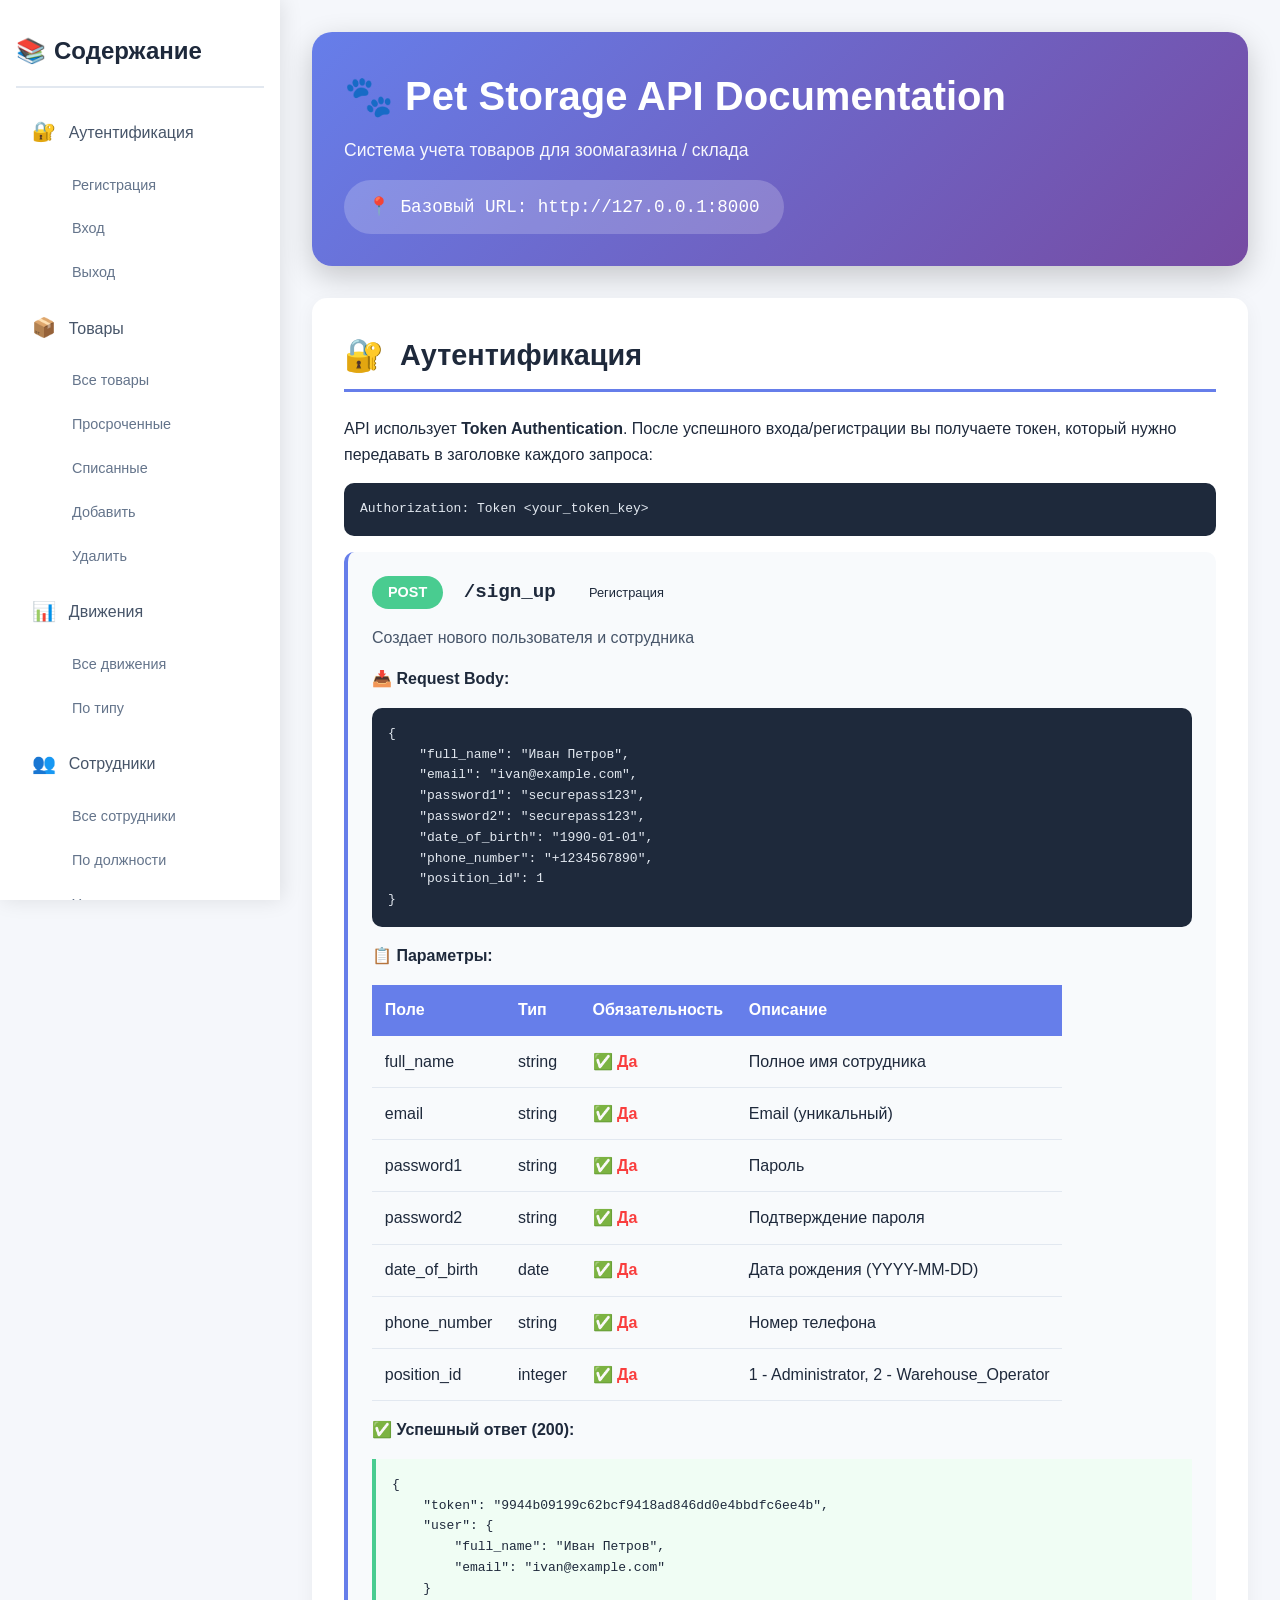
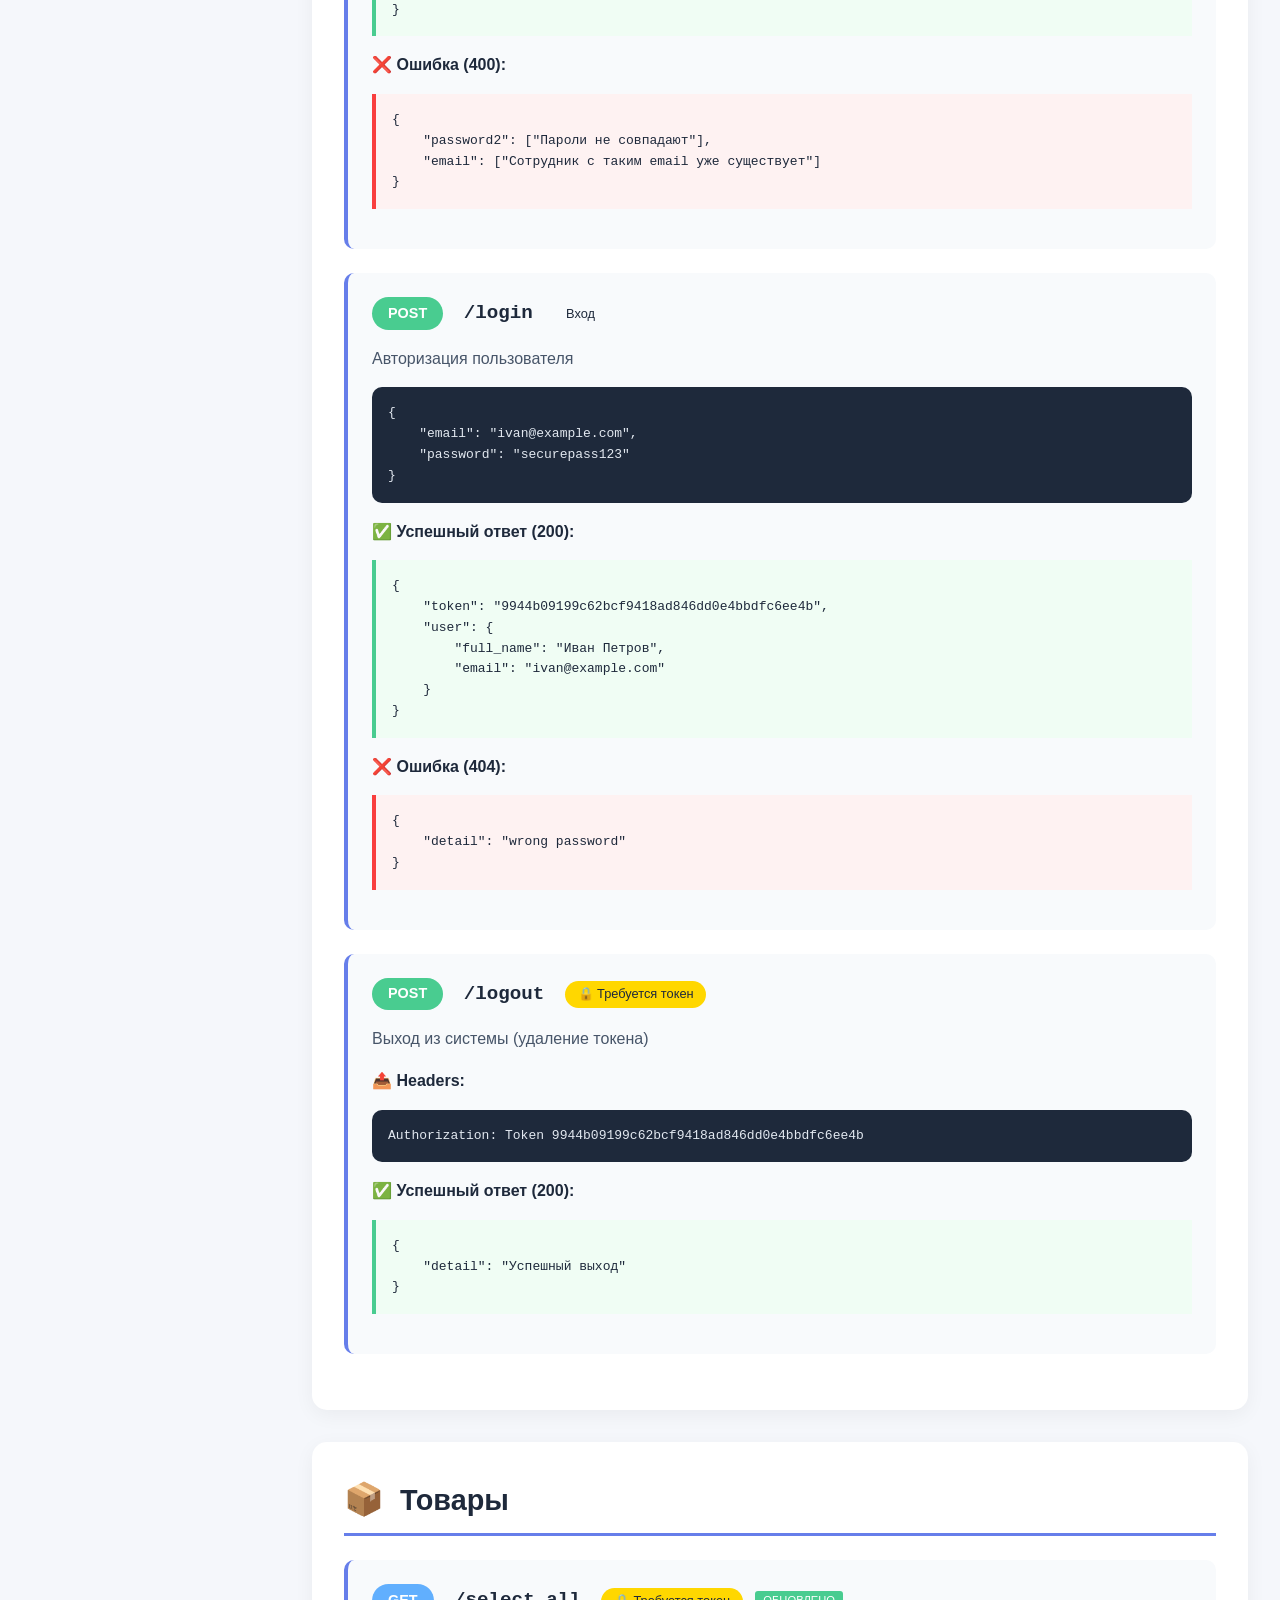
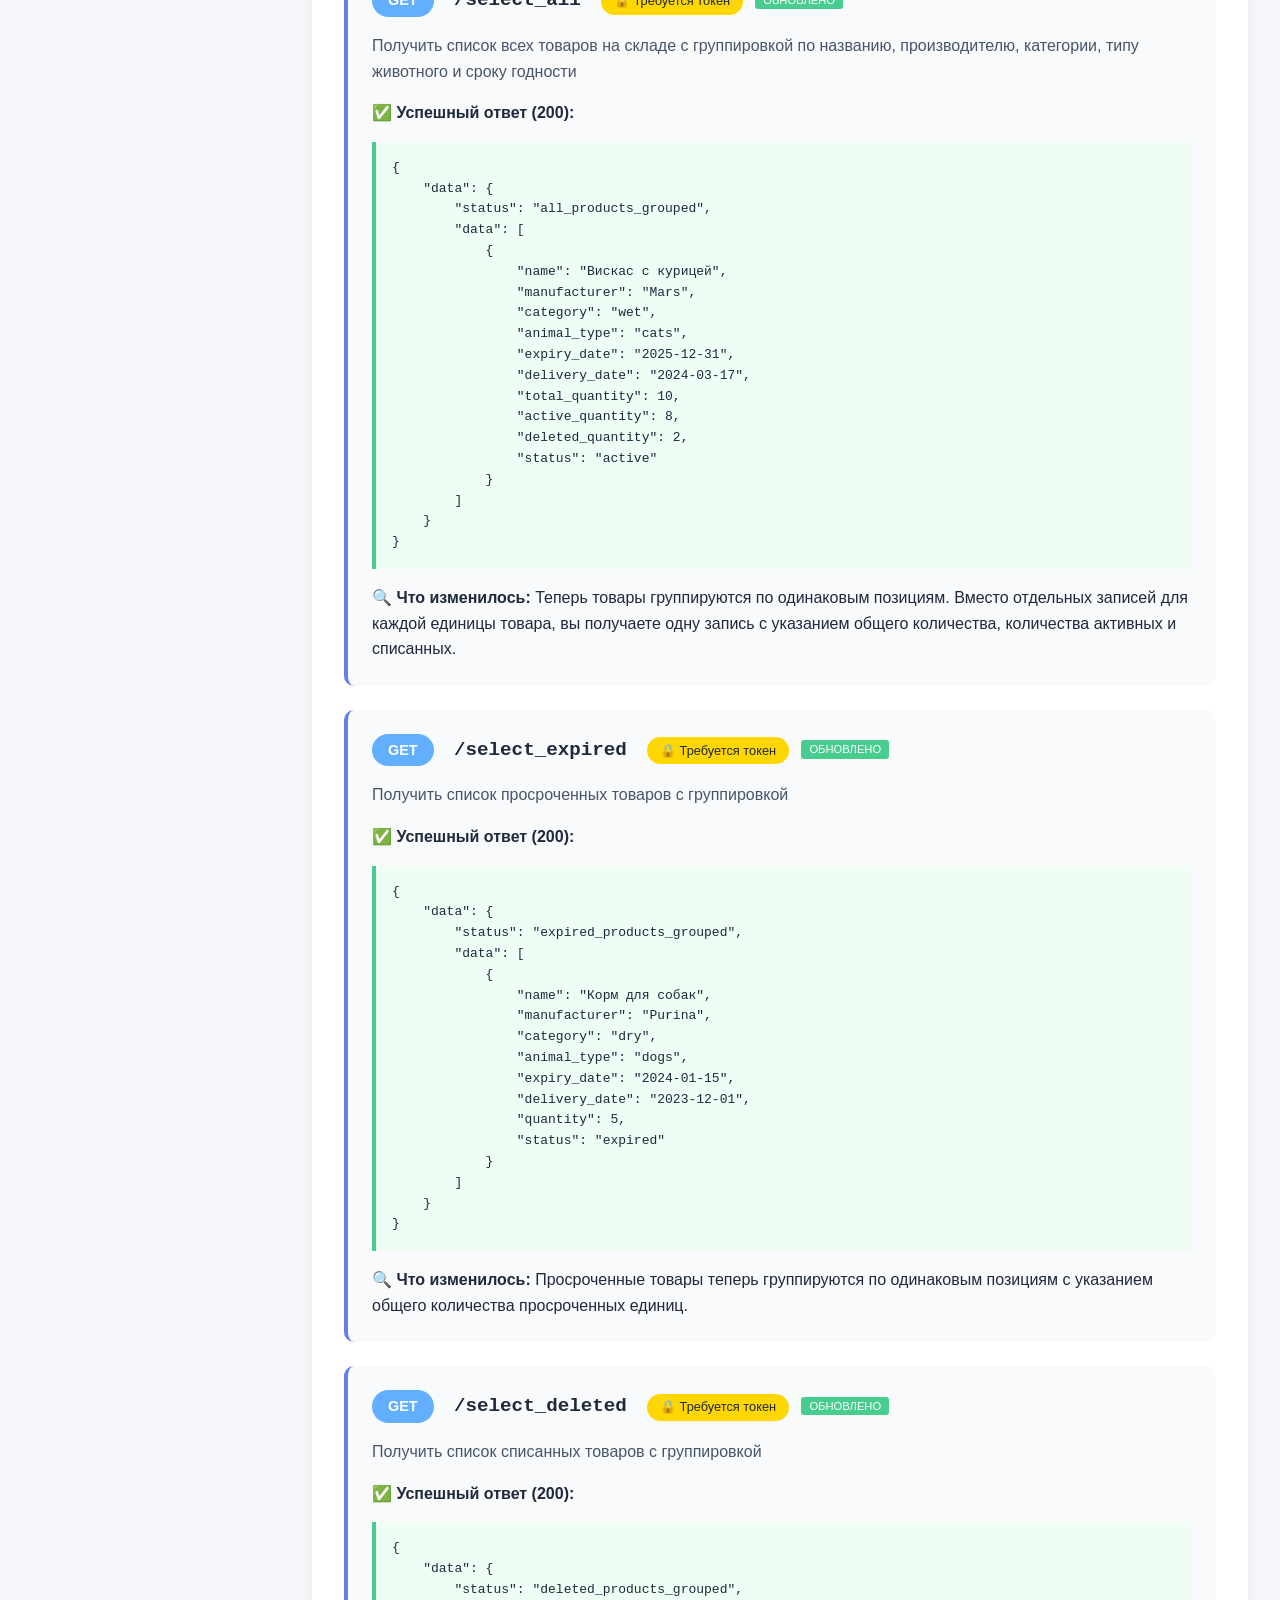
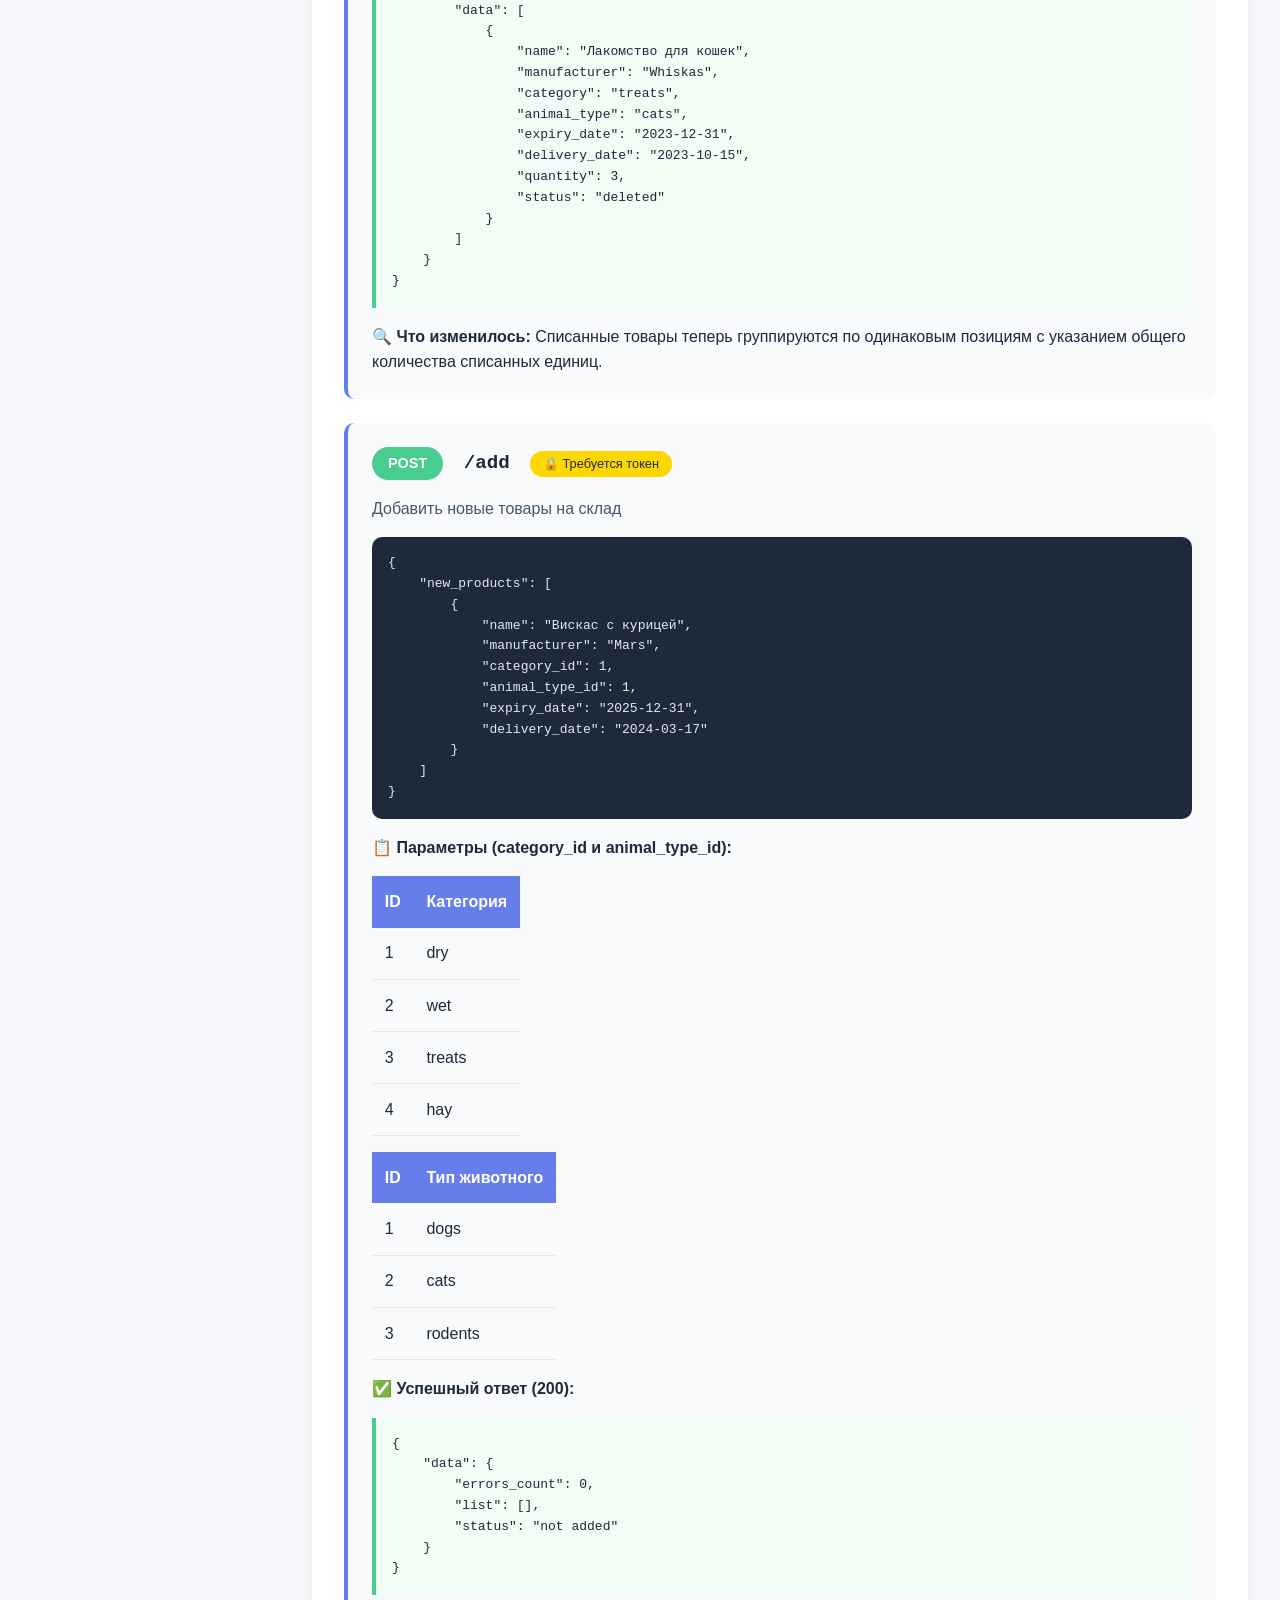
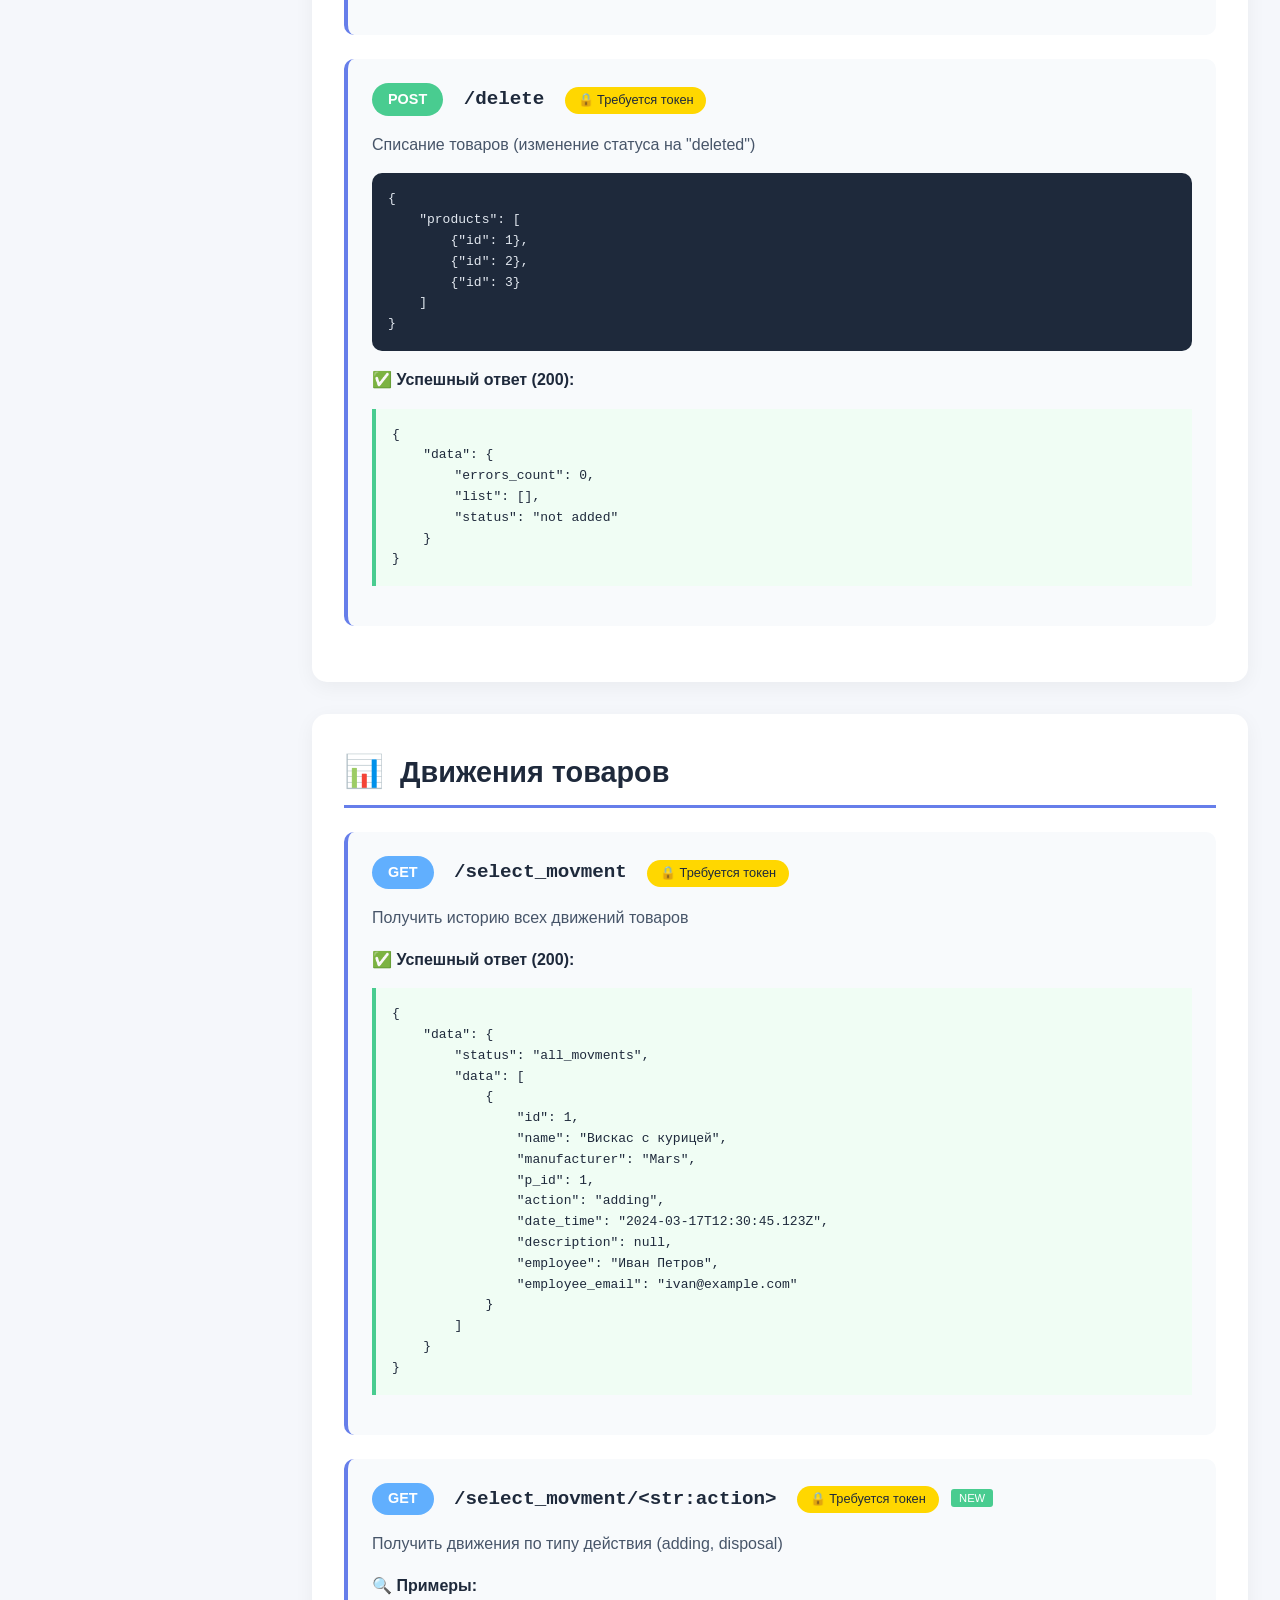
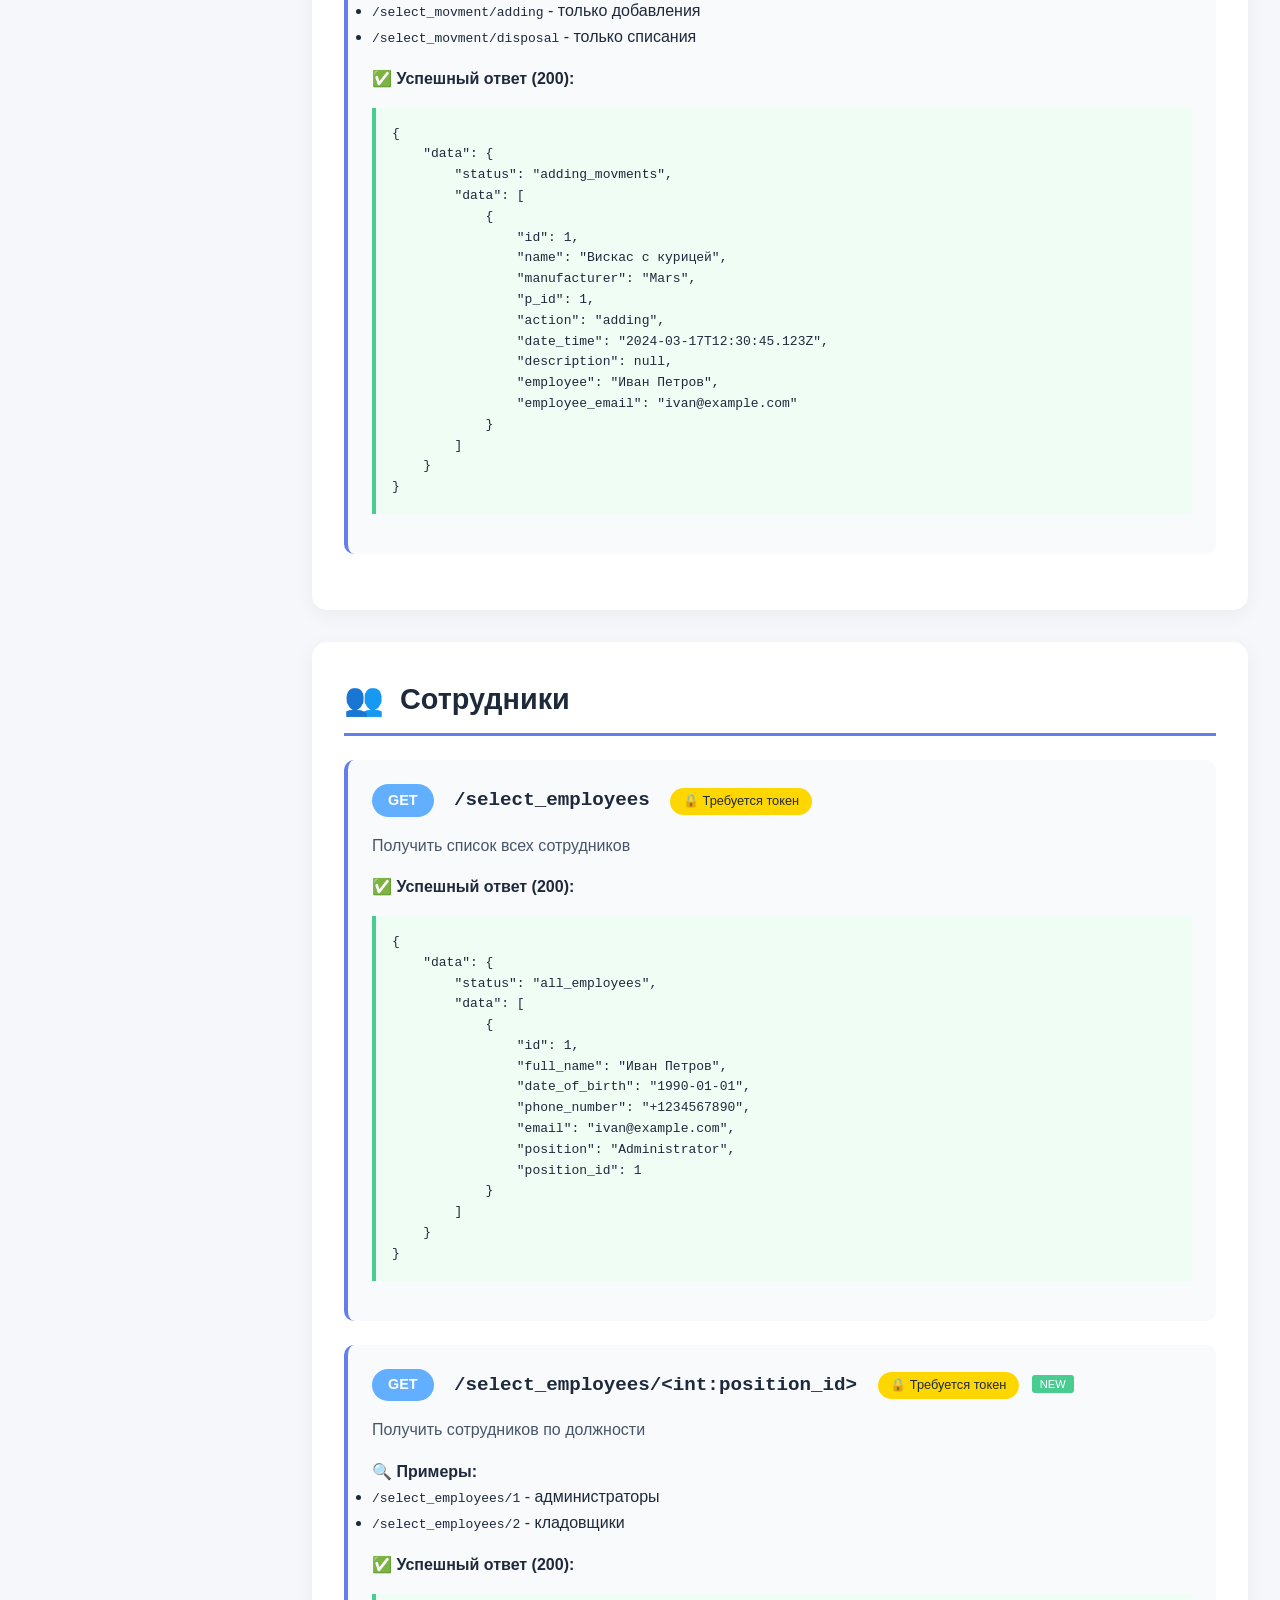
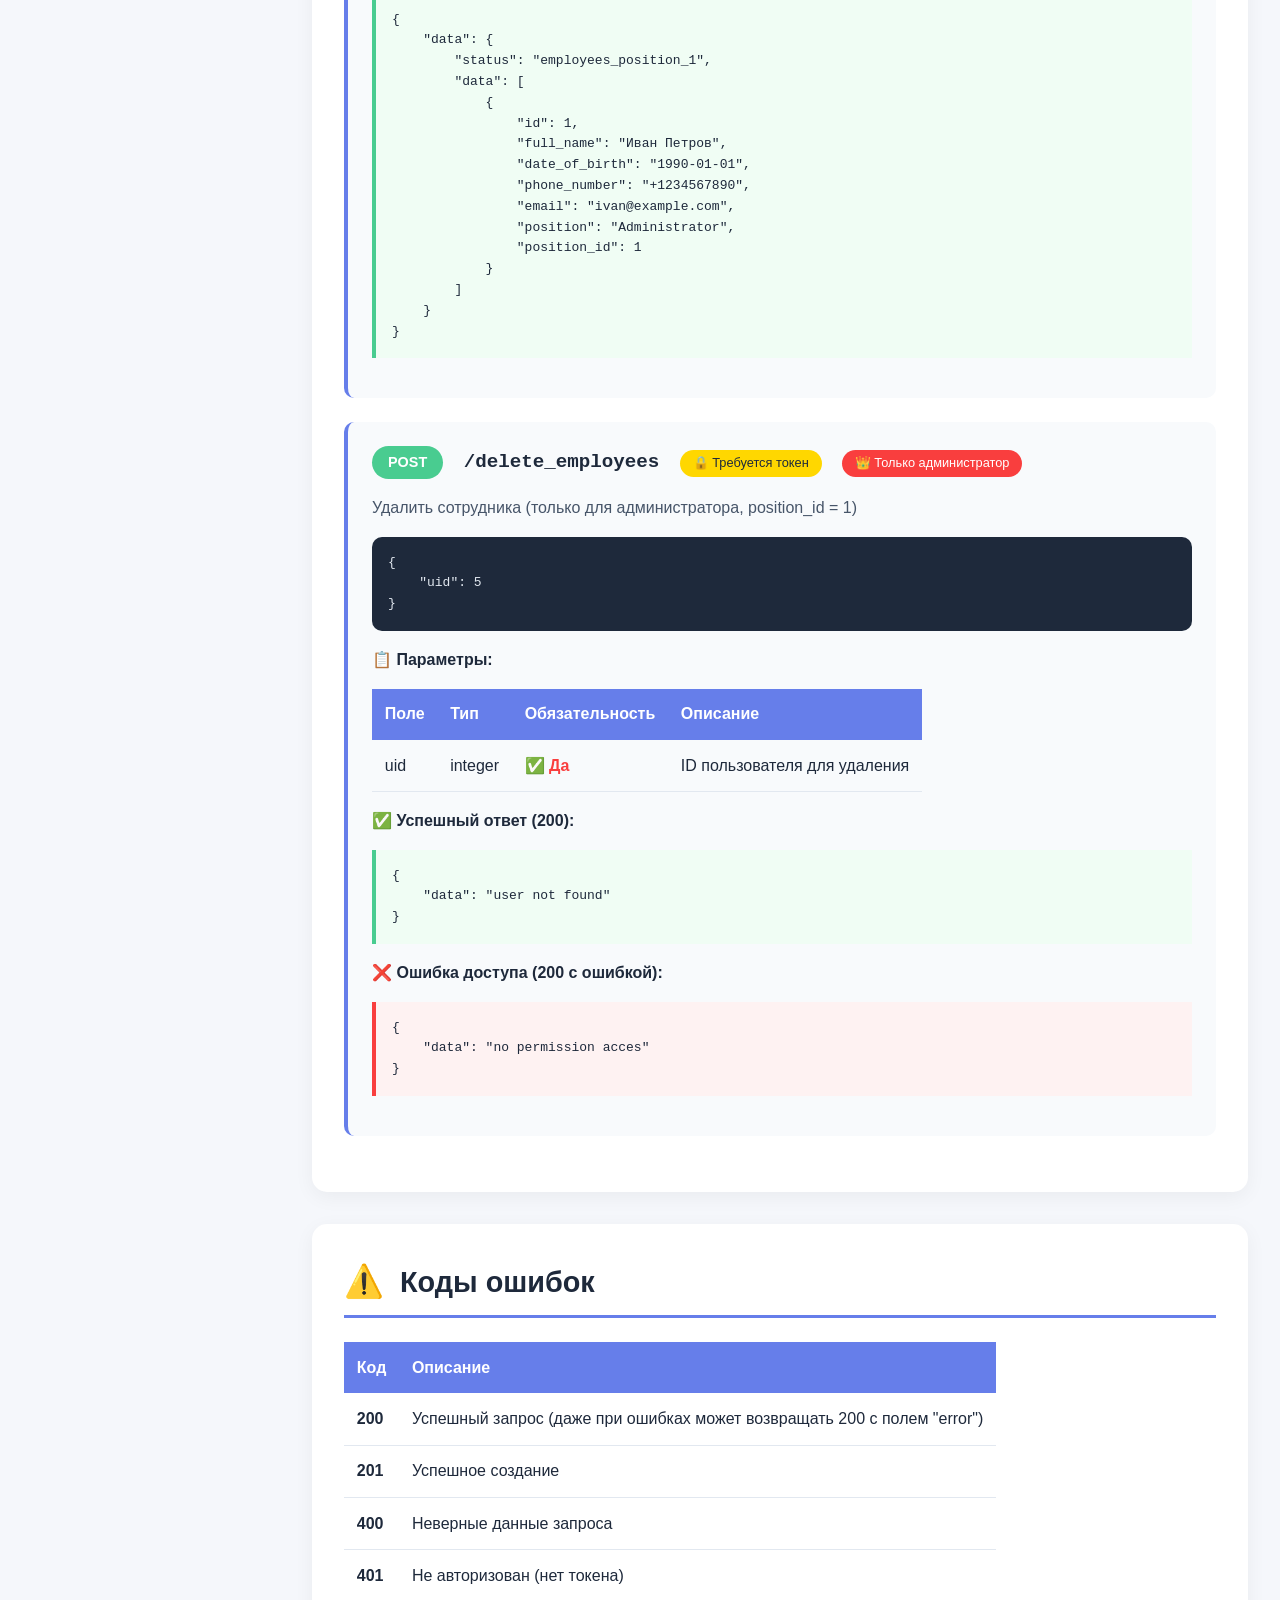
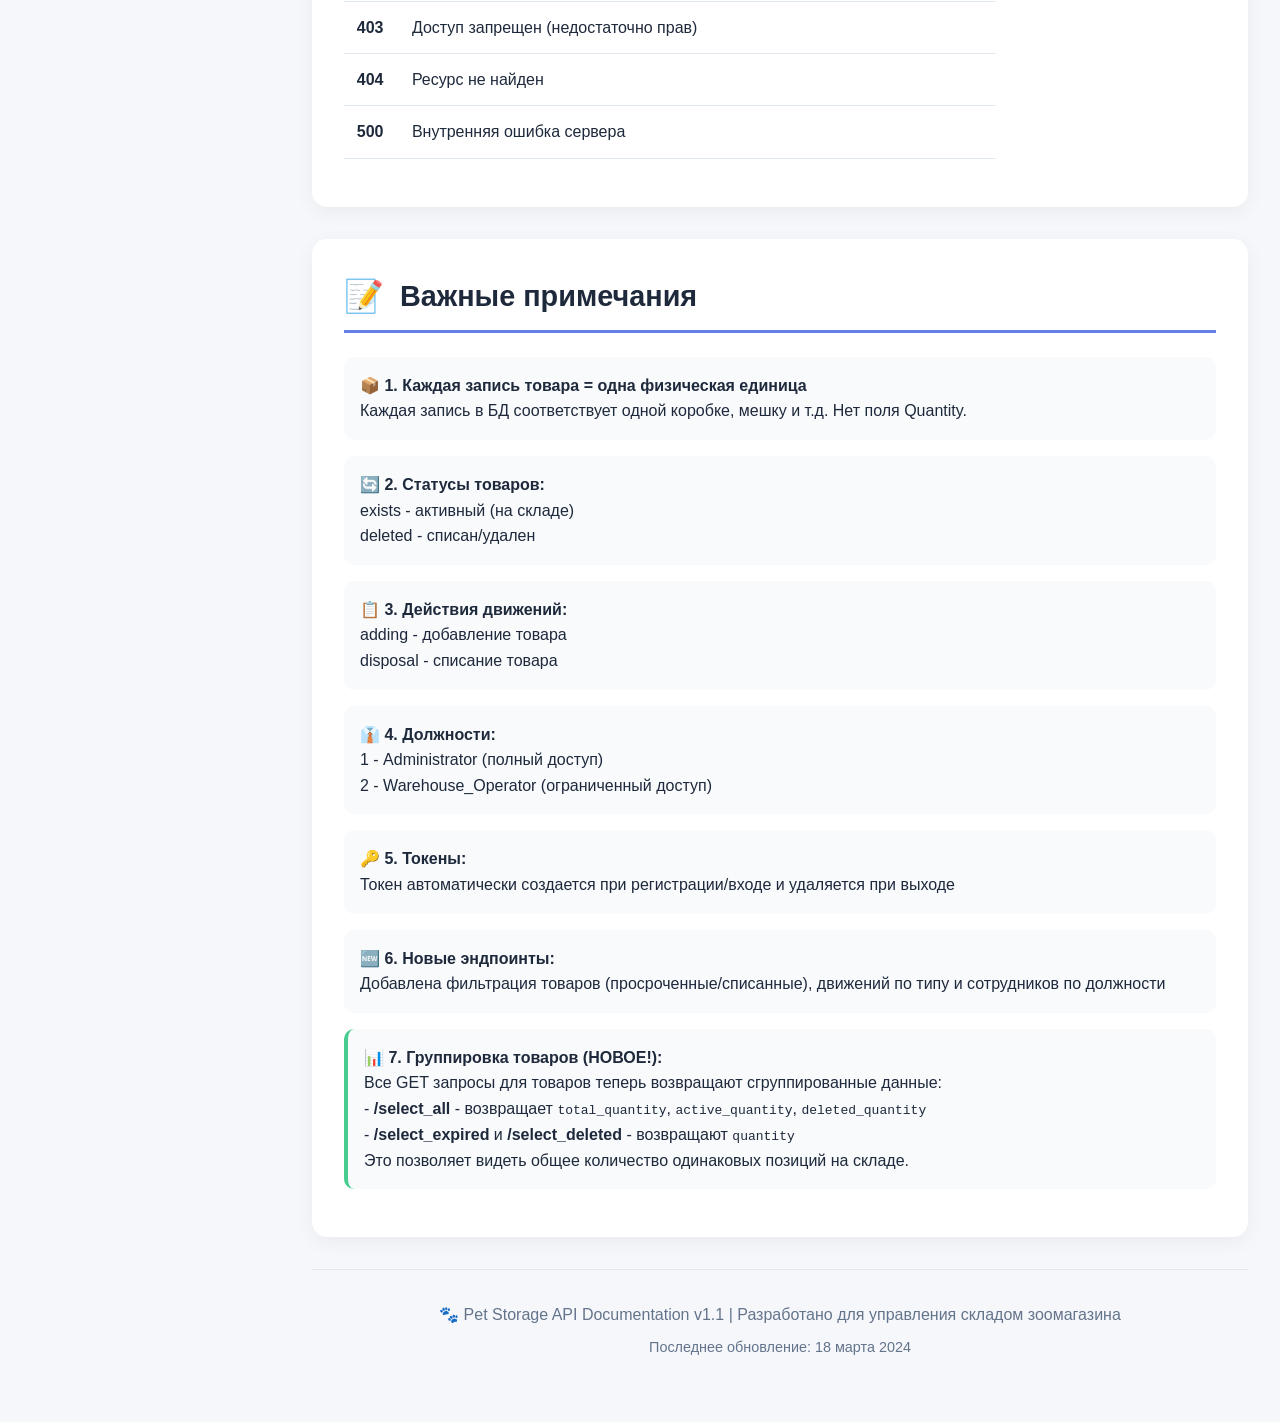
==== index.html @ 11dddc77 "Update index.html" ====
<!DOCTYPE html>
<html lang="ru">
<head>
    <meta charset="UTF-8">
    <meta name="viewport" content="width=device-width, initial-scale=1.0, maximum-scale=1.0, user-scalable=yes">
    <title>Pet Storage API Documentation</title>
    <style>
        * {
            margin: 0;
            padding: 0;
            box-sizing: border-box;
        }

        body {
            font-family: -apple-system, BlinkMacSystemFont, 'Segoe UI', Roboto, Oxygen, Ubuntu, Cantarell, 'Open Sans', 'Helvetica Neue', sans-serif;
            background-color: #f5f7fb;
            color: #1e293b;
            line-height: 1.6;
        }

        /* Навигация */
        .nav-container {
            position: fixed;
            top: 0;
            left: 0;
            height: 100vh;
            width: 280px;
            background: white;
            box-shadow: 2px 0 20px rgba(0,0,0,0.1);
            padding: 2rem 1rem;
            overflow-y: auto;
            z-index: 100;
            transition: transform 0.3s ease;
        }

        .nav-container.hidden {
            transform: translateX(-100%);
        }

        .nav-toggle {
            position: fixed;
            top: 1rem;
            left: 1rem;
            z-index: 101;
            background: #667eea;
            color: white;
            border: none;
            border-radius: 50px;
            width: 50px;
            height: 50px;
            font-size: 1.5rem;
            cursor: pointer;
            display: none;
            align-items: center;
            justify-content: center;
            box-shadow: 0 4px 10px rgba(102, 126, 234, 0.4);
        }

        .nav-title {
            font-size: 1.5rem;
            font-weight: 600;
            color: #1e293b;
            padding-bottom: 1rem;
            margin-bottom: 1rem;
            border-bottom: 2px solid #e2e8f0;
            display: flex;
            align-items: center;
            gap: 0.5rem;
        }

        .nav-menu {
            list-style: none;
        }

        .nav-item {
            margin-bottom: 0.5rem;
        }

        .nav-link {
            display: flex;
            align-items: center;
            padding: 0.8rem 1rem;
            color: #475569;
            text-decoration: none;
            border-radius: 10px;
            transition: all 0.2s;
            font-weight: 500;
        }

        .nav-link:hover {
            background: #f1f5f9;
            color: #667eea;
        }

        .nav-link.active {
            background: #667eea;
            color: white;
        }

        .nav-icon {
            margin-right: 0.8rem;
            font-size: 1.2rem;
        }

        .nav-submenu {
            list-style: none;
            padding-left: 2.5rem;
            margin-top: 0.3rem;
        }

        .nav-subitem {
            margin-bottom: 0.3rem;
        }

        .nav-sublink {
            display: block;
            padding: 0.5rem 1rem;
            color: #64748b;
            text-decoration: none;
            border-radius: 8px;
            font-size: 0.9rem;
            transition: all 0.2s;
        }

        .nav-sublink:hover {
            background: #f1f5f9;
            color: #667eea;
        }

        /* Основной контент */
        .main-content {
            margin-left: 280px;
            transition: margin-left 0.3s ease;
        }

        .main-content.expanded {
            margin-left: 0;
        }

        .container {
            max-width: 1400px;
            margin: 0 auto;
            padding: 2rem;
        }

        header {
            background: linear-gradient(135deg, #667eea 0%, #764ba2 100%);
            color: white;
            padding: 2rem;
            border-radius: 20px;
            margin-bottom: 2rem;
            box-shadow: 0 10px 30px rgba(0,0,0,0.2);
        }

        header h1 {
            font-size: 2.5rem;
            margin-bottom: 0.5rem;
            font-weight: 600;
        }

        header p {
            font-size: 1.1rem;
            opacity: 0.95;
        }

        .base-url {
            background: rgba(255,255,255,0.2);
            padding: 0.8rem 1.5rem;
            border-radius: 50px;
            display: inline-block;
            margin-top: 1rem;
            font-family: 'Courier New', monospace;
            font-size: 1.1rem;
        }

        .section {
            background: white;
            border-radius: 15px;
            padding: 2rem;
            margin-bottom: 2rem;
            box-shadow: 0 5px 20px rgba(0,0,0,0.05);
            scroll-margin-top: 1rem;
        }

        .section-title {
            display: flex;
            align-items: center;
            margin-bottom: 1.5rem;
            padding-bottom: 0.5rem;
            border-bottom: 3px solid #667eea;
        }

        .section-title h2 {
            color: #1e293b;
            font-size: 1.8rem;
            font-weight: 600;
        }

        .section-icon {
            font-size: 2rem;
            margin-right: 1rem;
        }

        .endpoint {
            background: #f8fafc;
            border-left: 4px solid #667eea;
            padding: 1.5rem;
            margin-bottom: 1.5rem;
            border-radius: 10px;
            transition: transform 0.2s;
            scroll-margin-top: 1rem;
        }

        .endpoint:hover {
            transform: translateX(5px);
            box-shadow: 0 5px 15px rgba(102, 126, 234, 0.1);
        }

        .method {
            display: inline-block;
            padding: 0.3rem 1rem;
            border-radius: 50px;
            font-weight: 600;
            font-size: 0.9rem;
            margin-right: 1rem;
        }

        .method-post {
            background: #49cc90;
            color: white;
        }

        .method-get {
            background: #61affe;
            color: white;
        }

        .method-delete {
            background: #f93e3e;
            color: white;
        }

        .endpoint-url {
            font-family: 'Courier New', monospace;
            font-size: 1.2rem;
            font-weight: 600;
            color: #1e293b;
            word-break: break-word;
        }

        .badge {
            display: inline-block;
            padding: 0.2rem 0.8rem;
            border-radius: 50px;
            font-size: 0.8rem;
            font-weight: 500;
            margin-left: 1rem;
        }

        .badge-auth {
            background: #ffd700;
            color: #1e293b;
        }

        .badge-admin {
            background: #f93e3e;
            color: white;
        }

        .description {
            margin: 1rem 0;
            color: #475569;
        }

        .request-box {
            background: #1e293b;
            color: #e2e8f0;
            padding: 1rem;
            border-radius: 10px;
            margin: 1rem 0;
            font-family: 'Courier New', monospace;
            overflow-x: auto;
        }

        .request-box pre {
            margin: 0;
            white-space: pre-wrap;
            word-break: break-word;
        }

        table {
            width: 100%;
            border-collapse: collapse;
            margin: 1rem 0;
            overflow-x: auto;
            display: block;
        }

        th {
            background: #667eea;
            color: white;
            padding: 0.8rem;
            text-align: left;
        }

        td {
            padding: 0.8rem;
            border-bottom: 1px solid #e2e8f0;
        }

        tr:hover {
            background: #f8fafc;
        }

        .param-required {
            color: #f93e3e;
            font-weight: 600;
        }

        .param-optional {
            color: #94a3b8;
        }

        .response-success {
            border-left: 4px solid #49cc90;
            background: #f0fdf4;
            padding: 1rem;
            margin: 1rem 0;
            overflow-x: auto;
        }

        .response-error {
            border-left: 4px solid #f93e3e;
            background: #fef2f2;
            padding: 1rem;
            margin: 1rem 0;
            overflow-x: auto;
        }

        .footer {
            text-align: center;
            padding: 2rem;
            color: #64748b;
            border-top: 1px solid #e2e8f0;
        }

        .grid-2 {
            display: grid;
            grid-template-columns: 1fr 1fr;
            gap: 2rem;
        }

        .new-badge {
            background: #49cc90;
            color: white;
            font-size: 0.7rem;
            padding: 0.2rem 0.5rem;
            border-radius: 3px;
            margin-left: 0.5rem;
            vertical-align: middle;
            white-space: nowrap;
        }

        /* Адаптация для мобильных */
        @media (max-width: 768px) {
            .nav-toggle {
                display: flex;
            }

            .nav-container {
                transform: translateX(-100%);
                width: 85%;
                max-width: 300px;
            }

            .nav-container.visible {
                transform: translateX(0);
            }

            .main-content {
                margin-left: 0;
            }

            .container {
                padding: 1rem;
            }

            header {
                padding: 1.5rem;
                margin-top: 3rem;
            }

            header h1 {
                font-size: 1.8rem;
            }

            .base-url {
                font-size: 0.9rem;
                padding: 0.6rem 1rem;
                word-break: break-all;
            }

            .section {
                padding: 1rem;
            }

            .section-title h2 {
                font-size: 1.5rem;
            }

            .endpoint {
                padding: 1rem;
            }

            .method {
                display: inline-block;
                margin-bottom: 0.5rem;
            }

            .endpoint-url {
                display: inline-block;
                margin-bottom: 0.5rem;
                font-size: 1rem;
            }

            .badge {
                display: inline-block;
                margin: 0.25rem;
            }

            .grid-2 {
                grid-template-columns: 1fr;
            }

            .request-box pre {
                font-size: 0.85rem;
            }

            table {
                font-size: 0.85rem;
            }

            th, td {
                padding: 0.5rem;
            }
        }

        /* Для очень маленьких экранов */
        @media (max-width: 480px) {
            .method {
                font-size: 0.8rem;
                padding: 0.2rem 0.6rem;
            }

            .endpoint-url {
                font-size: 0.9rem;
            }

            .badge {
                font-size: 0.7rem;
            }

            .response-success pre,
            .response-error pre {
                font-size: 0.75rem;
            }
        }
    </style>
</head>
<body>
    <!-- Кнопка меню -->
    <button class="nav-toggle" id="navToggle">☰</button>

    <!-- Навигация -->
    <div class="nav-container" id="navContainer">
        <div class="nav-title">
            <span>📚</span> Содержание
        </div>
        <ul class="nav-menu">
            <li class="nav-item">
                <a href="#auth" class="nav-link" onclick="closeNav()">
                    <span class="nav-icon">🔐</span> Аутентификация
                </a>
                <ul class="nav-submenu">
                    <li class="nav-subitem"><a href="#sign_up" class="nav-sublink" onclick="closeNav()">Регистрация</a></li>
                    <li class="nav-subitem"><a href="#login" class="nav-sublink" onclick="closeNav()">Вход</a></li>
                    <li class="nav-subitem"><a href="#logout" class="nav-sublink" onclick="closeNav()">Выход</a></li>
                </ul>
            </li>
            <li class="nav-item">
                <a href="#products" class="nav-link" onclick="closeNav()">
                    <span class="nav-icon">📦</span> Товары
                </a>
                <ul class="nav-submenu">
                    <li class="nav-subitem"><a href="#select_all" class="nav-sublink" onclick="closeNav()">Все товары</a></li>
                    <li class="nav-subitem"><a href="#select_expired" class="nav-sublink" onclick="closeNav()">Просроченные</a></li>
                    <li class="nav-subitem"><a href="#select_deleted" class="nav-sublink" onclick="closeNav()">Списанные</a></li>
                    <li class="nav-subitem"><a href="#add" class="nav-sublink" onclick="closeNav()">Добавить</a></li>
                    <li class="nav-subitem"><a href="#delete" class="nav-sublink" onclick="closeNav()">Удалить</a></li>
                </ul>
            </li>
            <li class="nav-item">
                <a href="#movements" class="nav-link" onclick="closeNav()">
                    <span class="nav-icon">📊</span> Движения
                </a>
                <ul class="nav-submenu">
                    <li class="nav-subitem"><a href="#all_movments" class="nav-sublink" onclick="closeNav()">Все движения</a></li>
                    <li class="nav-subitem"><a href="#movements_by_action" class="nav-sublink" onclick="closeNav()">По типу</a></li>
                </ul>
            </li>
            <li class="nav-item">
                <a href="#employees" class="nav-link" onclick="closeNav()">
                    <span class="nav-icon">👥</span> Сотрудники
                </a>
                <ul class="nav-submenu">
                    <li class="nav-subitem"><a href="#all_employees" class="nav-sublink" onclick="closeNav()">Все сотрудники</a></li>
                    <li class="nav-subitem"><a href="#employees_by_position" class="nav-sublink" onclick="closeNav()">По должности</a></li>
                    <li class="nav-subitem"><a href="#delete_employees" class="nav-sublink" onclick="closeNav()">Удалить</a></li>
                </ul>
            </li>
            <li class="nav-item">
                <a href="#errors" class="nav-link" onclick="closeNav()">
                    <span class="nav-icon">⚠️</span> Коды ошибок
                </a>
            </li>
            <li class="nav-item">
                <a href="#notes" class="nav-link" onclick="closeNav()">
                    <span class="nav-icon">📝</span> Примечания
                </a>
            </li>
        </ul>
    </div>

    <!-- Основной контент -->
    <div class="main-content" id="mainContent">
        <div class="container">
            <header>
                <h1>🐾 Pet Storage API Documentation</h1>
                <p>Система учета товаров для зоомагазина / склада</p>
                <div class="base-url">
                    📍 Базовый URL: http://127.0.0.1:8000
                </div>
            </header>

            <!-- Аутентификация -->
            <section id="auth" class="section">
                <div class="section-title">
                    <span class="section-icon">🔐</span>
                    <h2>Аутентификация</h2>
                </div>
                <p style="margin-bottom: 1rem;">API использует <strong>Token Authentication</strong>. После успешного входа/регистрации вы получаете токен, который нужно передавать в заголовке каждого запроса:</p>
                <div class="request-box">
                    <pre>Authorization: Token &lt;your_token_key&gt;</pre>
                </div>

                <!-- Регистрация -->
                <div id="sign_up" class="endpoint">
                    <span class="method method-post">POST</span>
                    <span class="endpoint-url">/sign_up</span>
                    <span class="badge">Регистрация</span>
                    <div class="description">Создает нового пользователя и сотрудника</div>
                    
                    <h4>📥 Request Body:</h4>
                    <div class="request-box">
                        <pre>{
    "full_name": "Иван Петров",
    "email": "ivan@example.com",
    "password1": "securepass123",
    "password2": "securepass123",
    "date_of_birth": "1990-01-01",
    "phone_number": "+1234567890",
    "position_id": 1
}</pre>
                    </div>

                    <h4>📋 Параметры:</h4>
                    <table>
                        <tr>
                            <th>Поле</th>
                            <th>Тип</th>
                            <th>Обязательность</th>
                            <th>Описание</th>
                        </tr>
                        <tr>
                            <td>full_name</td>
                            <td>string</td>
                            <td class="param-required">✅ Да</td>
                            <td>Полное имя сотрудника</td>
                        </tr>
                        <tr>
                            <td>email</td>
                            <td>string</td>
                            <td class="param-required">✅ Да</td>
                            <td>Email (уникальный)</td>
                        </tr>
                        <tr>
                            <td>password1</td>
                            <td>string</td>
                            <td class="param-required">✅ Да</td>
                            <td>Пароль</td>
                        </tr>
                        <tr>
                            <td>password2</td>
                            <td>string</td>
                            <td class="param-required">✅ Да</td>
                            <td>Подтверждение пароля</td>
                        </tr>
                        <tr>
                            <td>date_of_birth</td>
                            <td>date</td>
                            <td class="param-required">✅ Да</td>
                            <td>Дата рождения (YYYY-MM-DD)</td>
                        </tr>
                        <tr>
                            <td>phone_number</td>
                            <td>string</td>
                            <td class="param-required">✅ Да</td>
                            <td>Номер телефона</td>
                        </tr>
                        <tr>
                            <td>position_id</td>
                            <td>integer</td>
                            <td class="param-required">✅ Да</td>
                            <td>1 - Administrator, 2 - Warehouse_Operator</td>
                        </tr>
                    </table>

                    <h4>✅ Успешный ответ (200):</h4>
                    <div class="response-success">
                        <pre>{
    "token": "9944b09199c62bcf9418ad846dd0e4bbdfc6ee4b",
    "user": {
        "full_name": "Иван Петров",
        "email": "ivan@example.com"
    }
}</pre>
                    </div>

                    <h4>❌ Ошибка (400):</h4>
                    <div class="response-error">
                        <pre>{
    "password2": ["Пароли не совпадают"],
    "email": ["Сотрудник с таким email уже существует"]
}</pre>
                    </div>
                </div>

                <!-- Вход -->
                <div id="login" class="endpoint">
                    <span class="method method-post">POST</span>
                    <span class="endpoint-url">/login</span>
                    <span class="badge">Вход</span>
                    <div class="description">Авторизация пользователя</div>
                    
                    <div class="request-box">
                        <pre>{
    "email": "ivan@example.com",
    "password": "securepass123"
}</pre>
                    </div>

                    <h4>✅ Успешный ответ (200):</h4>
                    <div class="response-success">
                        <pre>{
    "token": "9944b09199c62bcf9418ad846dd0e4bbdfc6ee4b",
    "user": {
        "full_name": "Иван Петров",
        "email": "ivan@example.com"
    }
}</pre>
                    </div>

                    <h4>❌ Ошибка (404):</h4>
                    <div class="response-error">
                        <pre>{
    "detail": "wrong password"
}</pre>
                    </div>
                </div>

                <!-- Выход -->
                <div id="logout" class="endpoint">
                    <span class="method method-post">POST</span>
                    <span class="endpoint-url">/logout</span>
                    <span class="badge badge-auth">🔒 Требуется токен</span>
                    <div class="description">Выход из системы (удаление токена)</div>
                    
                    <h4>📤 Headers:</h4>
                    <div class="request-box">
                        <pre>Authorization: Token 9944b09199c62bcf9418ad846dd0e4bbdfc6ee4b</pre>
                    </div>

                    <h4>✅ Успешный ответ (200):</h4>
                    <div class="response-success">
                        <pre>{
    "detail": "Успешный выход"
}</pre>
                    </div>
                </div>
            </section>

            <!-- Товары (ОБНОВЛЕНО) -->
            <section id="products" class="section">
                <div class="section-title">
                    <span class="section-icon">📦</span>
                    <h2>Товары</h2>
                </div>

                <!-- Получить все товары (ГРУППИРОВКА) -->
                <div id="select_all" class="endpoint">
                    <span class="method method-get">GET</span>
                    <span class="endpoint-url">/select_all</span>
                    <span class="badge badge-auth">🔒 Требуется токен</span>
                    <span class="new-badge">ОБНОВЛЕНО</span>
                    <div class="description">Получить список всех товаров на складе с группировкой по названию, производителю, категории, типу животного и сроку годности</div>

                    <h4>✅ Успешный ответ (200):</h4>
                    <div class="response-success">
                        <pre>{
    "data": {
        "status": "all_products_grouped",
        "data": [
            {
                "name": "Вискас с курицей",
                "manufacturer": "Mars",
                "category": "wet",
                "animal_type": "cats",
                "expiry_date": "2025-12-31",
                "delivery_date": "2024-03-17",
                "total_quantity": 10,
                "active_quantity": 8,
                "deleted_quantity": 2,
                "status": "active"
            }
        ]
    }
}</pre>
                    </div>
                    <p><strong>🔍 Что изменилось:</strong> Теперь товары группируются по одинаковым позициям. Вместо отдельных записей для каждой единицы товара, вы получаете одну запись с указанием общего количества, количества активных и списанных.</p>
                </div>

                <!-- Просроченные товары (ОБНОВЛЕНО) -->
                <div id="select_expired" class="endpoint">
                    <span class="method method-get">GET</span>
                    <span class="endpoint-url">/select_expired</span>
                    <span class="badge badge-auth">🔒 Требуется токен</span>
                    <span class="new-badge">ОБНОВЛЕНО</span>
                    <div class="description">Получить список просроченных товаров с группировкой</div>

                    <h4>✅ Успешный ответ (200):</h4>
                    <div class="response-success">
                        <pre>{
    "data": {
        "status": "expired_products_grouped",
        "data": [
            {
                "name": "Корм для собак",
                "manufacturer": "Purina",
                "category": "dry",
                "animal_type": "dogs",
                "expiry_date": "2024-01-15",
                "delivery_date": "2023-12-01",
                "quantity": 5,
                "status": "expired"
            }
        ]
    }
}</pre>
                    </div>
                    <p><strong>🔍 Что изменилось:</strong> Просроченные товары теперь группируются по одинаковым позициям с указанием общего количества просроченных единиц.</p>
                </div>

                <!-- Списанные товары (ОБНОВЛЕНО) -->
                <div id="select_deleted" class="endpoint">
                    <span class="method method-get">GET</span>
                    <span class="endpoint-url">/select_deleted</span>
                    <span class="badge badge-auth">🔒 Требуется токен</span>
                    <span class="new-badge">ОБНОВЛЕНО</span>
                    <div class="description">Получить список списанных товаров с группировкой</div>

                    <h4>✅ Успешный ответ (200):</h4>
                    <div class="response-success">
                        <pre>{
    "data": {
        "status": "deleted_products_grouped",
        "data": [
            {
                "name": "Лакомство для кошек",
                "manufacturer": "Whiskas",
                "category": "treats",
                "animal_type": "cats",
                "expiry_date": "2023-12-31",
                "delivery_date": "2023-10-15",
                "quantity": 3,
                "status": "deleted"
            }
        ]
    }
}</pre>
                    </div>
                    <p><strong>🔍 Что изменилось:</strong> Списанные товары теперь группируются по одинаковым позициям с указанием общего количества списанных единиц.</p>
                </div>

                <!-- Добавить товары -->
                <div id="add" class="endpoint">
                    <span class="method method-post">POST</span>
                    <span class="endpoint-url">/add</span>
                    <span class="badge badge-auth">🔒 Требуется токен</span>
                    <div class="description">Добавить новые товары на склад</div>

                    <div class="request-box">
                        <pre>{
    "new_products": [
        {
            "name": "Вискас с курицей",
            "manufacturer": "Mars",
            "category_id": 1,
            "animal_type_id": 1,
            "expiry_date": "2025-12-31",
            "delivery_date": "2024-03-17"
        }
    ]
}</pre>
                    </div>

                    <h4>📋 Параметры (category_id и animal_type_id):</h4>
                    <table>
                        <tr>
                            <th>ID</th>
                            <th>Категория</th>
                        </tr>
                        <tr><td>1</td><td>dry</td></tr>
                        <tr><td>2</td><td>wet</td></tr>
                        <tr><td>3</td><td>treats</td></tr>
                        <tr><td>4</td><td>hay</td></tr>
                    </table>
                    <table>
                        <tr>
                            <th>ID</th>
                            <th>Тип животного</th>
                        </tr>
                        <tr><td>1</td><td>dogs</td></tr>
                        <tr><td>2</td><td>cats</td></tr>
                        <tr><td>3</td><td>rodents</td></tr>
                    </table>

                    <h4>✅ Успешный ответ (200):</h4>
                    <div class="response-success">
                        <pre>{
    "data": {
        "errors_count": 0,
        "list": [],
        "status": "not added"
    }
}</pre>
                    </div>
                </div>

                <!-- Удалить товары -->
                <div id="delete" class="endpoint">
                    <span class="method method-post">POST</span>
                    <span class="endpoint-url">/delete</span>
                    <span class="badge badge-auth">🔒 Требуется токен</span>
                    <div class="description">Списание товаров (изменение статуса на "deleted")</div>

                    <div class="request-box">
                        <pre>{
    "products": [
        {"id": 1},
        {"id": 2},
        {"id": 3}
    ]
}</pre>
                    </div>

                    <h4>✅ Успешный ответ (200):</h4>
                    <div class="response-success">
                        <pre>{
    "data": {
        "errors_count": 0,
        "list": [],
        "status": "not added"
    }
}</pre>
                    </div>
                </div>

                <!-- GET add - справочники (скрыто) -->
                <div style="display: none;" class="endpoint">
                    <span class="method method-get">GET</span>
                    <span class="endpoint-url">/add</span>
                    <span class="badge badge-auth">🔒 Требуется токен</span>
                    <div class="description">Получить справочники категорий и типов животных</div>

                    <h4>✅ Успешный ответ (200):</h4>
                    <div class="response-success">
                        <pre>{
    "data": {
        "categories": [
            {"id": 1, "type": "dry"},
            {"id": 2, "type": "wet"},
            {"id": 3, "type": "treats"},
            {"id": 4, "type": "hay"}
        ],
        "animal_types": [
            {"id": 1, "type": "dogs"},
            {"id": 2, "type": "cats"},
            {"id": 3, "type": "rodents"}
        ]
    }
}</pre>
                    </div>
                </div>
            </section>

            <!-- Движения товаров -->
            <section id="movements" class="section">
                <div class="section-title">
                    <span class="section-icon">📊</span>
                    <h2>Движения товаров</h2>
                </div>

                <!-- Все движения -->
                <div id="all_movments" class="endpoint">
                    <span class="method method-get">GET</span>
                    <span class="endpoint-url">/select_movment</span>
                    <span class="badge badge-auth">🔒 Требуется токен</span>
                    <div class="description">Получить историю всех движений товаров</div>

                    <h4>✅ Успешный ответ (200):</h4>
                    <div class="response-success">
                        <pre>{
    "data": {
        "status": "all_movments",
        "data": [
            {
                "id": 1,
                "name": "Вискас с курицей",
                "manufacturer": "Mars",
                "p_id": 1,
                "action": "adding",
                "date_time": "2024-03-17T12:30:45.123Z",
                "description": null,
                "employee": "Иван Петров",
                "employee_email": "ivan@example.com"
            }
        ]
    }
}</pre>
                    </div>
                </div>

                <!-- Движения по типу -->
                <div id="movements_by_action" class="endpoint">
                    <span class="method method-get">GET</span>
                    <span class="endpoint-url">/select_movment/&lt;str:action&gt;</span>
                    <span class="badge badge-auth">🔒 Требуется токен</span>
                    <span class="new-badge">NEW</span>
                    <div class="description">Получить движения по типу действия (adding, disposal)</div>

                    <h4>🔍 Примеры:</h4>
                    <ul style="margin-bottom: 1rem;">
                        <li><code>/select_movment/adding</code> - только добавления</li>
                        <li><code>/select_movment/disposal</code> - только списания</li>
                    </ul>

                    <h4>✅ Успешный ответ (200):</h4>
                    <div class="response-success">
                        <pre>{
    "data": {
        "status": "adding_movments",
        "data": [
            {
                "id": 1,
                "name": "Вискас с курицей",
                "manufacturer": "Mars",
                "p_id": 1,
                "action": "adding",
                "date_time": "2024-03-17T12:30:45.123Z",
                "description": null,
                "employee": "Иван Петров",
                "employee_email": "ivan@example.com"
            }
        ]
    }
}</pre>
                    </div>
                </div>
            </section>

            <!-- Сотрудники -->
            <section id="employees" class="section">
                <div class="section-title">
                    <span class="section-icon">👥</span>
                    <h2>Сотрудники</h2>
                </div>

                <!-- Все сотрудники -->
                <div id="all_employees" class="endpoint">
                    <span class="method method-get">GET</span>
                    <span class="endpoint-url">/select_employees</span>
                    <span class="badge badge-auth">🔒 Требуется токен</span>
                    <div class="description">Получить список всех сотрудников</div>

                    <h4>✅ Успешный ответ (200):</h4>
                    <div class="response-success">
                        <pre>{
    "data": {
        "status": "all_employees",
        "data": [
            {
                "id": 1,
                "full_name": "Иван Петров",
                "date_of_birth": "1990-01-01",
                "phone_number": "+1234567890",
                "email": "ivan@example.com",
                "position": "Administrator",
                "position_id": 1
            }
        ]
    }
}</pre>
                    </div>
                </div>

                <!-- Сотрудники по должности -->
                <div id="employees_by_position" class="endpoint">
                    <span class="method method-get">GET</span>
                    <span class="endpoint-url">/select_employees/&lt;int:position_id&gt;</span>
                    <span class="badge badge-auth">🔒 Требуется токен</span>
                    <span class="new-badge">NEW</span>
                    <div class="description">Получить сотрудников по должности</div>

                    <h4>🔍 Примеры:</h4>
                    <ul style="margin-bottom: 1rem;">
                        <li><code>/select_employees/1</code> - администраторы</li>
                        <li><code>/select_employees/2</code> - кладовщики</li>
                    </ul>

                    <h4>✅ Успешный ответ (200):</h4>
                    <div class="response-success">
                        <pre>{
    "data": {
        "status": "employees_position_1",
        "data": [
            {
                "id": 1,
                "full_name": "Иван Петров",
                "date_of_birth": "1990-01-01",
                "phone_number": "+1234567890",
                "email": "ivan@example.com",
                "position": "Administrator",
                "position_id": 1
            }
        ]
    }
}</pre>
                    </div>
                </div>

                <!-- Удалить сотрудника -->
                <div id="delete_employees" class="endpoint">
                    <span class="method method-post">POST</span>
                    <span class="endpoint-url">/delete_employees</span>
                    <span class="badge badge-auth">🔒 Требуется токен</span>
                    <span class="badge badge-admin">👑 Только администратор</span>
                    <div class="description">Удалить сотрудника (только для администратора, position_id = 1)</div>

                    <div class="request-box">
                        <pre>{
    "uid": 5
}</pre>
                    </div>

                    <h4>📋 Параметры:</h4>
                    <table>
                        <tr>
                            <th>Поле</th>
                            <th>Тип</th>
                            <th>Обязательность</th>
                            <th>Описание</th>
                        </tr>
                        <tr>
                            <td>uid</td>
                            <td>integer</td>
                            <td class="param-required">✅ Да</td>
                            <td>ID пользователя для удаления</td>
                        </tr>
                    </table>

                    <h4>✅ Успешный ответ (200):</h4>
                    <div class="response-success">
                        <pre>{
    "data": "user not found"
}</pre>
                    </div>

                    <h4>❌ Ошибка доступа (200 с ошибкой):</h4>
                    <div class="response-error">
                        <pre>{
    "data": "no permission acces"
}</pre>
                    </div>
                </div>
            </section>

            <!-- Коды ошибок -->
            <section id="errors" class="section">
                <div class="section-title">
                    <span class="section-icon">⚠️</span>
                    <h2>Коды ошибок</h2>
                </div>

                <table>
                    <tr>
                        <th>Код</th>
                        <th>Описание</th>
                    </tr>
                    <tr>
                        <td><strong>200</strong></td>
                        <td>Успешный запрос (даже при ошибках может возвращать 200 с полем "error")</td>
                    </tr>
                    <tr>
                        <td><strong>201</strong></td>
                        <td>Успешное создание</td>
                    </tr>
                    <tr>
                        <td><strong>400</strong></td>
                        <td>Неверные данные запроса</td>
                    </tr>
                    <tr>
                        <td><strong>401</strong></td>
                        <td>Не авторизован (нет токена)</td>
                    </tr>
                    <tr>
                        <td><strong>403</strong></td>
                        <td>Доступ запрещен (недостаточно прав)</td>
                    </tr>
                    <tr>
                        <td><strong>404</strong></td>
                        <td>Ресурс не найден</td>
                    </tr>
                    <tr>
                        <td><strong>500</strong></td>
                        <td>Внутренняя ошибка сервера</td>
                    </tr>
                </table>
            </section>

            <!-- Примечания -->
            <section id="notes" class="section">
                <div class="section-title">
                    <span class="section-icon">📝</span>
                    <h2>Важные примечания</h2>
                </div>

                <ul style="list-style-type: none; padding: 0;">
                    <li style="margin-bottom: 1rem; padding: 1rem; background: #f8fafc; border-radius: 10px;">
                        <strong>📦 1. Каждая запись товара = одна физическая единица</strong><br>
                        Каждая запись в БД соответствует одной коробке, мешку и т.д. Нет поля Quantity.
                    </li>
                    <li style="margin-bottom: 1rem; padding: 1rem; background: #f8fafc; border-radius: 10px;">
                        <strong>🔄 2. Статусы товаров:</strong><br>
                        exists - активный (на складе)<br>
                        deleted - списан/удален
                    </li>
                    <li style="margin-bottom: 1rem; padding: 1rem; background: #f8fafc; border-radius: 10px;">
                        <strong>📋 3. Действия движений:</strong><br>
                        adding - добавление товара<br>
                        disposal - списание товара
                    </li>
                    <li style="margin-bottom: 1rem; padding: 1rem; background: #f8fafc; border-radius: 10px;">
                        <strong>👔 4. Должности:</strong><br>
                        1 - Administrator (полный доступ)<br>
                        2 - Warehouse_Operator (ограниченный доступ)
                    </li>
                    <li style="margin-bottom: 1rem; padding: 1rem; background: #f8fafc; border-radius: 10px;">
                        <strong>🔑 5. Токены:</strong><br>
                        Токен автоматически создается при регистрации/входе и удаляется при выходе
                    </li>
                    <li style="margin-bottom: 1rem; padding: 1rem; background: #f8fafc; border-radius: 10px;">
                        <strong>🆕 6. Новые эндпоинты:</strong><br>
                        Добавлена фильтрация товаров (просроченные/списанные), движений по типу и сотрудников по должности
                    </li>
                    <li style="margin-bottom: 1rem; padding: 1rem; background: #f8fafc; border-radius: 10px; border-left: 4px solid #49cc90;">
                        <strong>📊 7. Группировка товаров (НОВОЕ!):</strong><br>
                        Все GET запросы для товаров теперь возвращают сгруппированные данные:<br>
                        - <strong>/select_all</strong> - возвращает <code>total_quantity</code>, <code>active_quantity</code>, <code>deleted_quantity</code><br>
                        - <strong>/select_expired</strong> и <strong>/select_deleted</strong> - возвращают <code>quantity</code><br>
                        Это позволяет видеть общее количество одинаковых позиций на складе.
                    </li>
                </ul>
            </section>

            <footer class="footer">
                <p>🐾 Pet Storage API Documentation v1.1 | Разработано для управления складом зоомагазина</p>
                <p style="margin-top: 0.5rem; font-size: 0.9rem;">Последнее обновление: 18 марта 2024</p>
            </footer>
        </div>
    </div>

    <script>
        // Управление навигацией
        const navToggle = document.getElementById('navToggle');
        const navContainer = document.getElementById('navContainer');
        const mainContent = document.getElementById('mainContent');

        function toggleNav() {
            navContainer.classList.toggle('visible');
            mainContent.classList.toggle('expanded');
        }

        function closeNav() {
            if (window.innerWidth <= 768) {
                navContainer.classList.remove('visible');
                mainContent.classList.remove('expanded');
            }
        }

        navToggle.addEventListener('click', toggleNav);

        // Закрытие навигации при клике на ссылку
        document.querySelectorAll('.nav-link, .nav-sublink').forEach(link => {
            link.addEventListener('click', (e) => {
                e.preventDefault();
                const targetId = link.getAttribute('href');
                if (targetId && targetId !== '#') {
                    const targetElement = document.querySelector(targetId);
                    if (targetElement) {
                        targetElement.scrollIntoView({ behavior: 'smooth' });
                    }
                }
                closeNav();
            });
        });

        // Закрытие навигации при клике вне её
        document.addEventListener('click', (e) => {
            if (window.innerWidth <= 768) {
                if (!navContainer.contains(e.target) && !navToggle.contains(e.target)) {
                    closeNav();
                }
            }
        });

        // Обновление активного пункта меню при скролле
        window.addEventListener('scroll', () => {
            const sections = document.querySelectorAll('section');
            const navLinks = document.querySelectorAll('.nav-link');
            
            let current = '';
            sections.forEach(section => {
                const sectionTop = section.offsetTop;
                const sectionHeight = section.clientHeight;
                if (pageYOffset >= sectionTop - 200) {
                    current = section.getAttribute('id');
                }
            });

            navLinks.forEach(link => {
                link.classList.remove('active');
                if (link.getAttribute('href') === `#${current}`) {
                    link.classList.add('active');
                }
            });
        });
    </script>
</body>
</html>
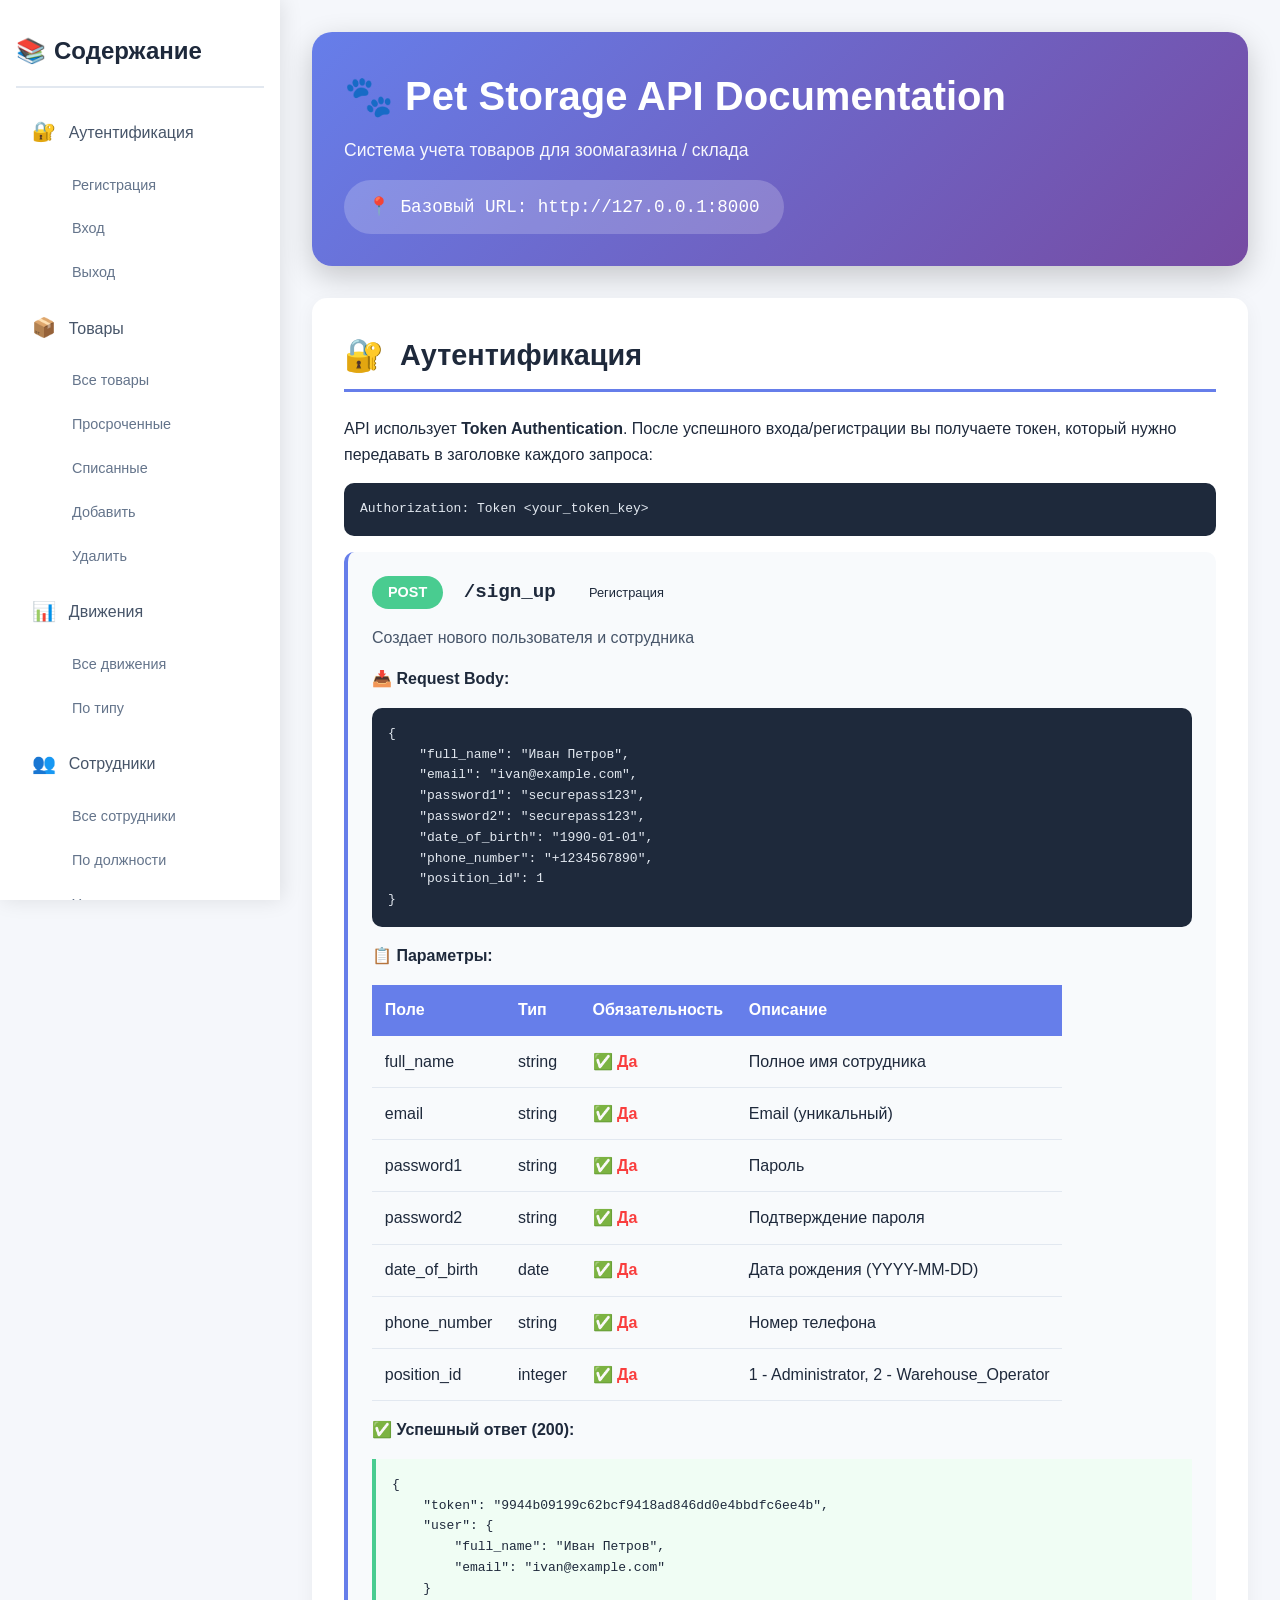
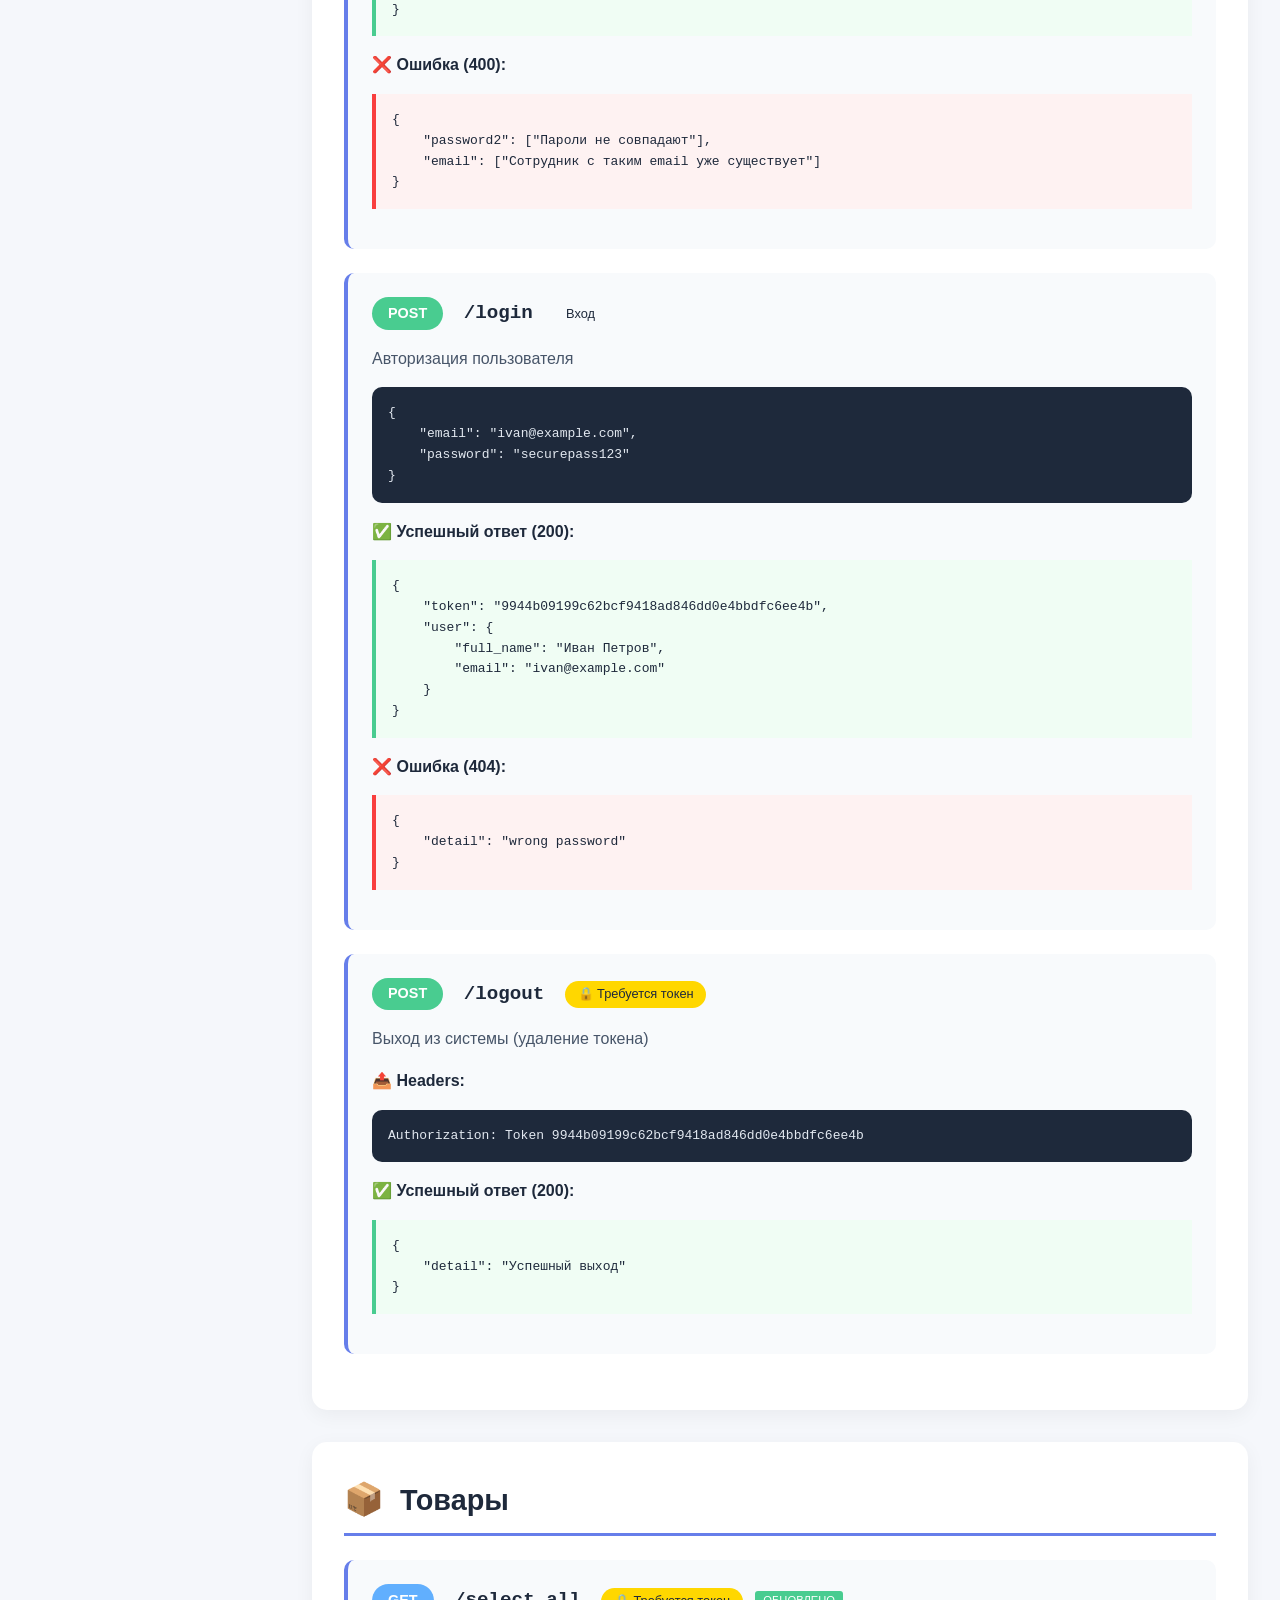
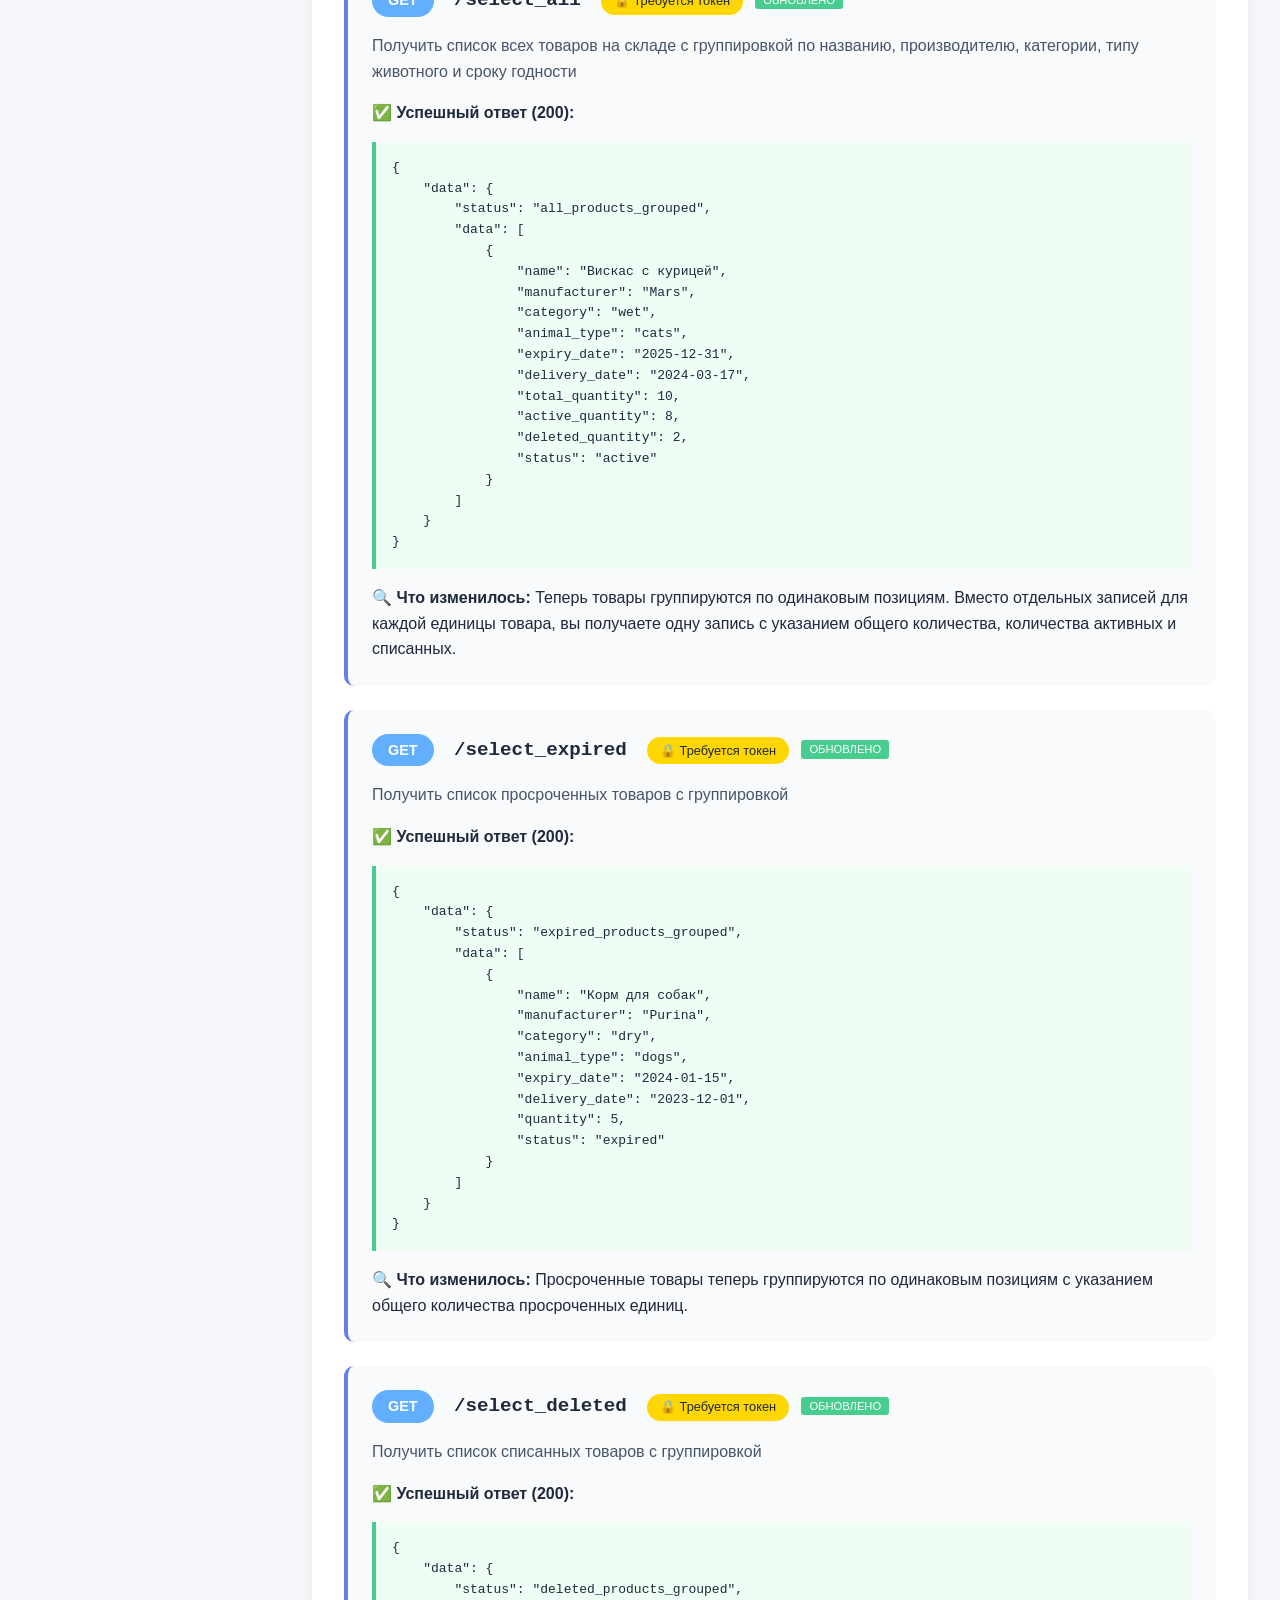
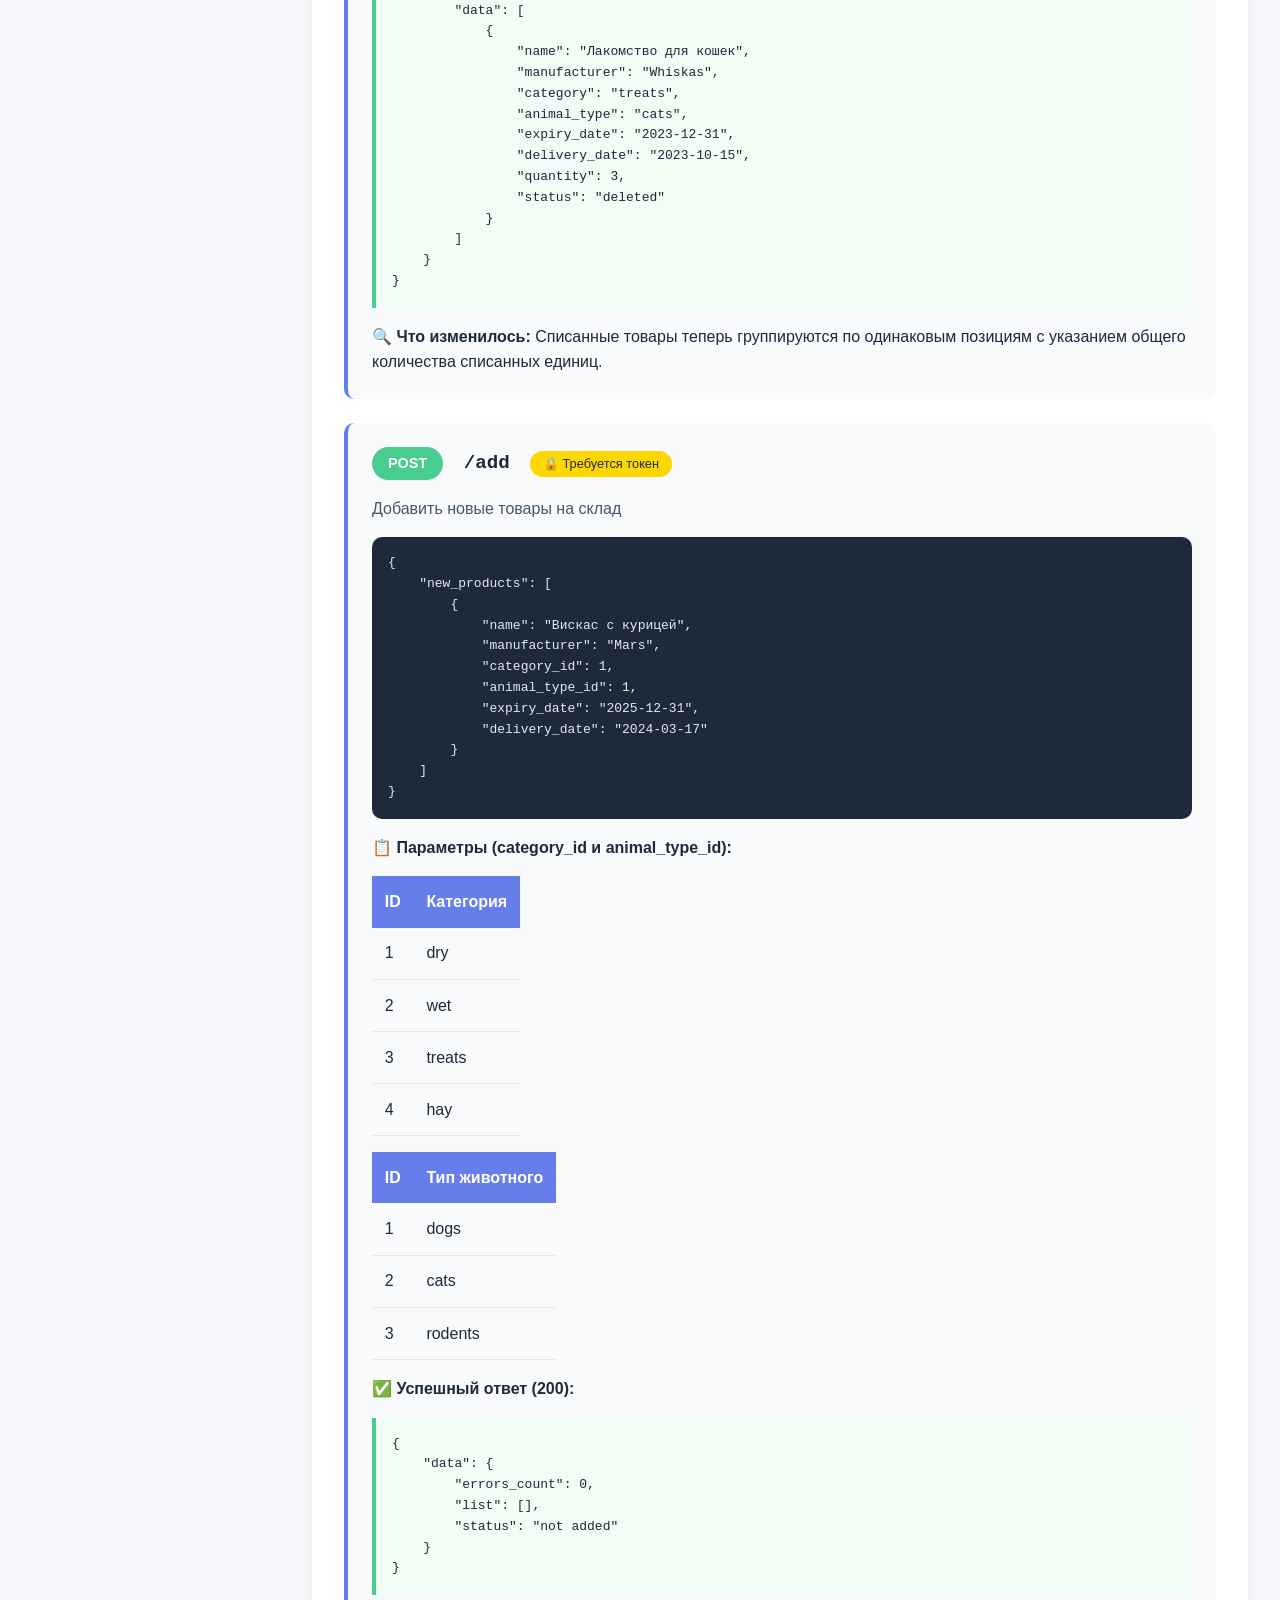
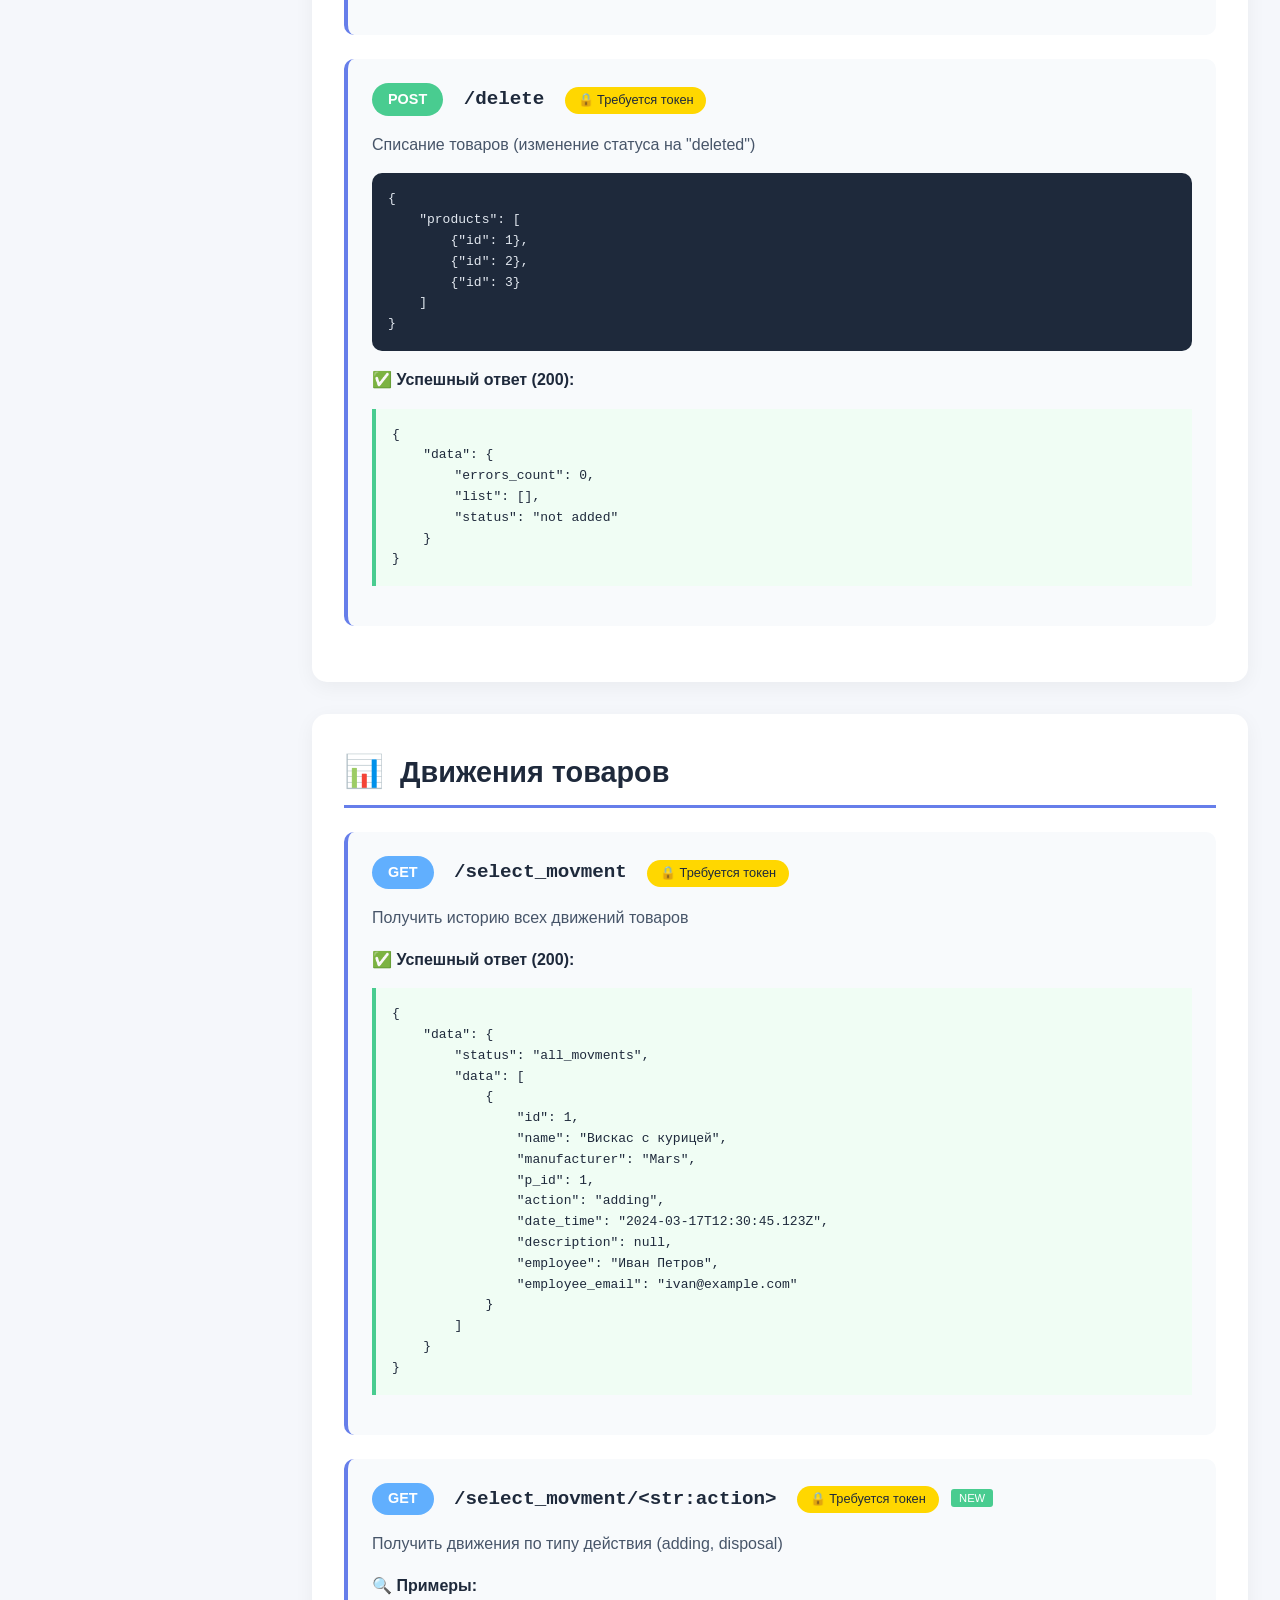
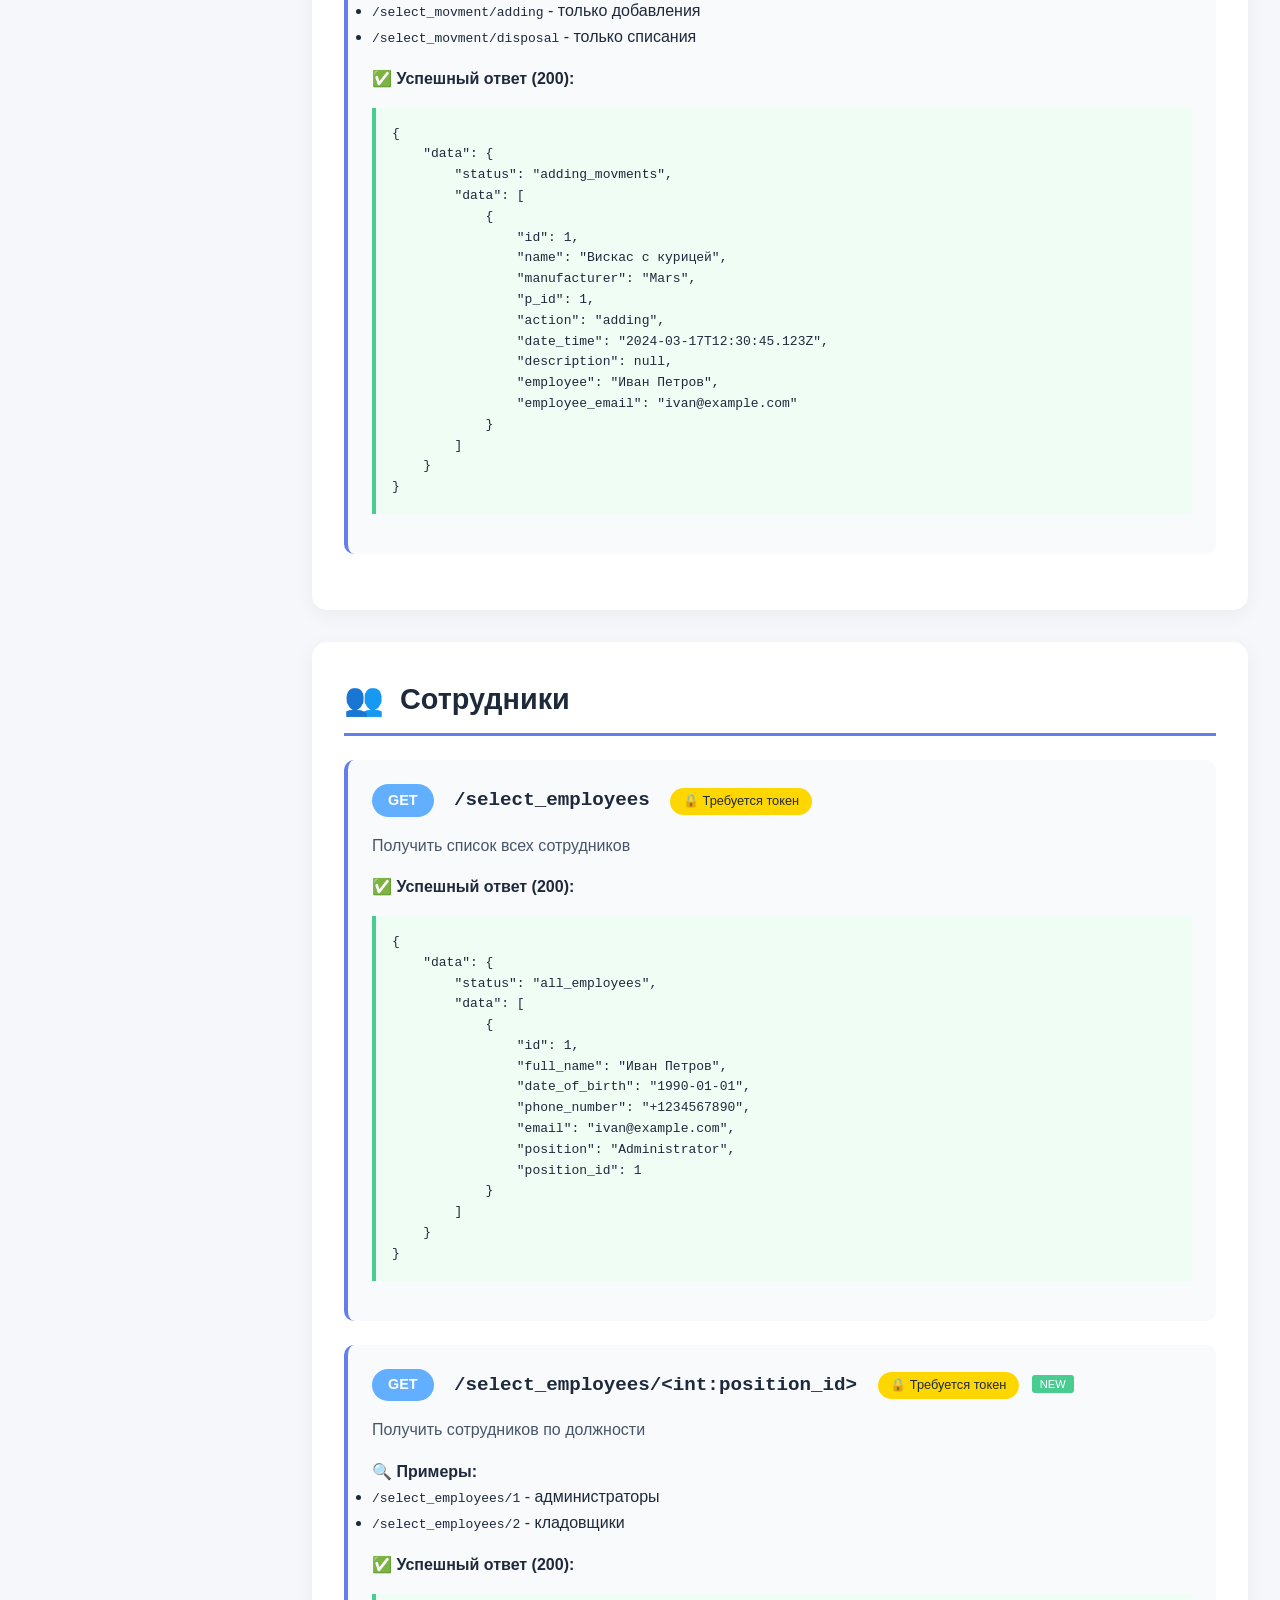
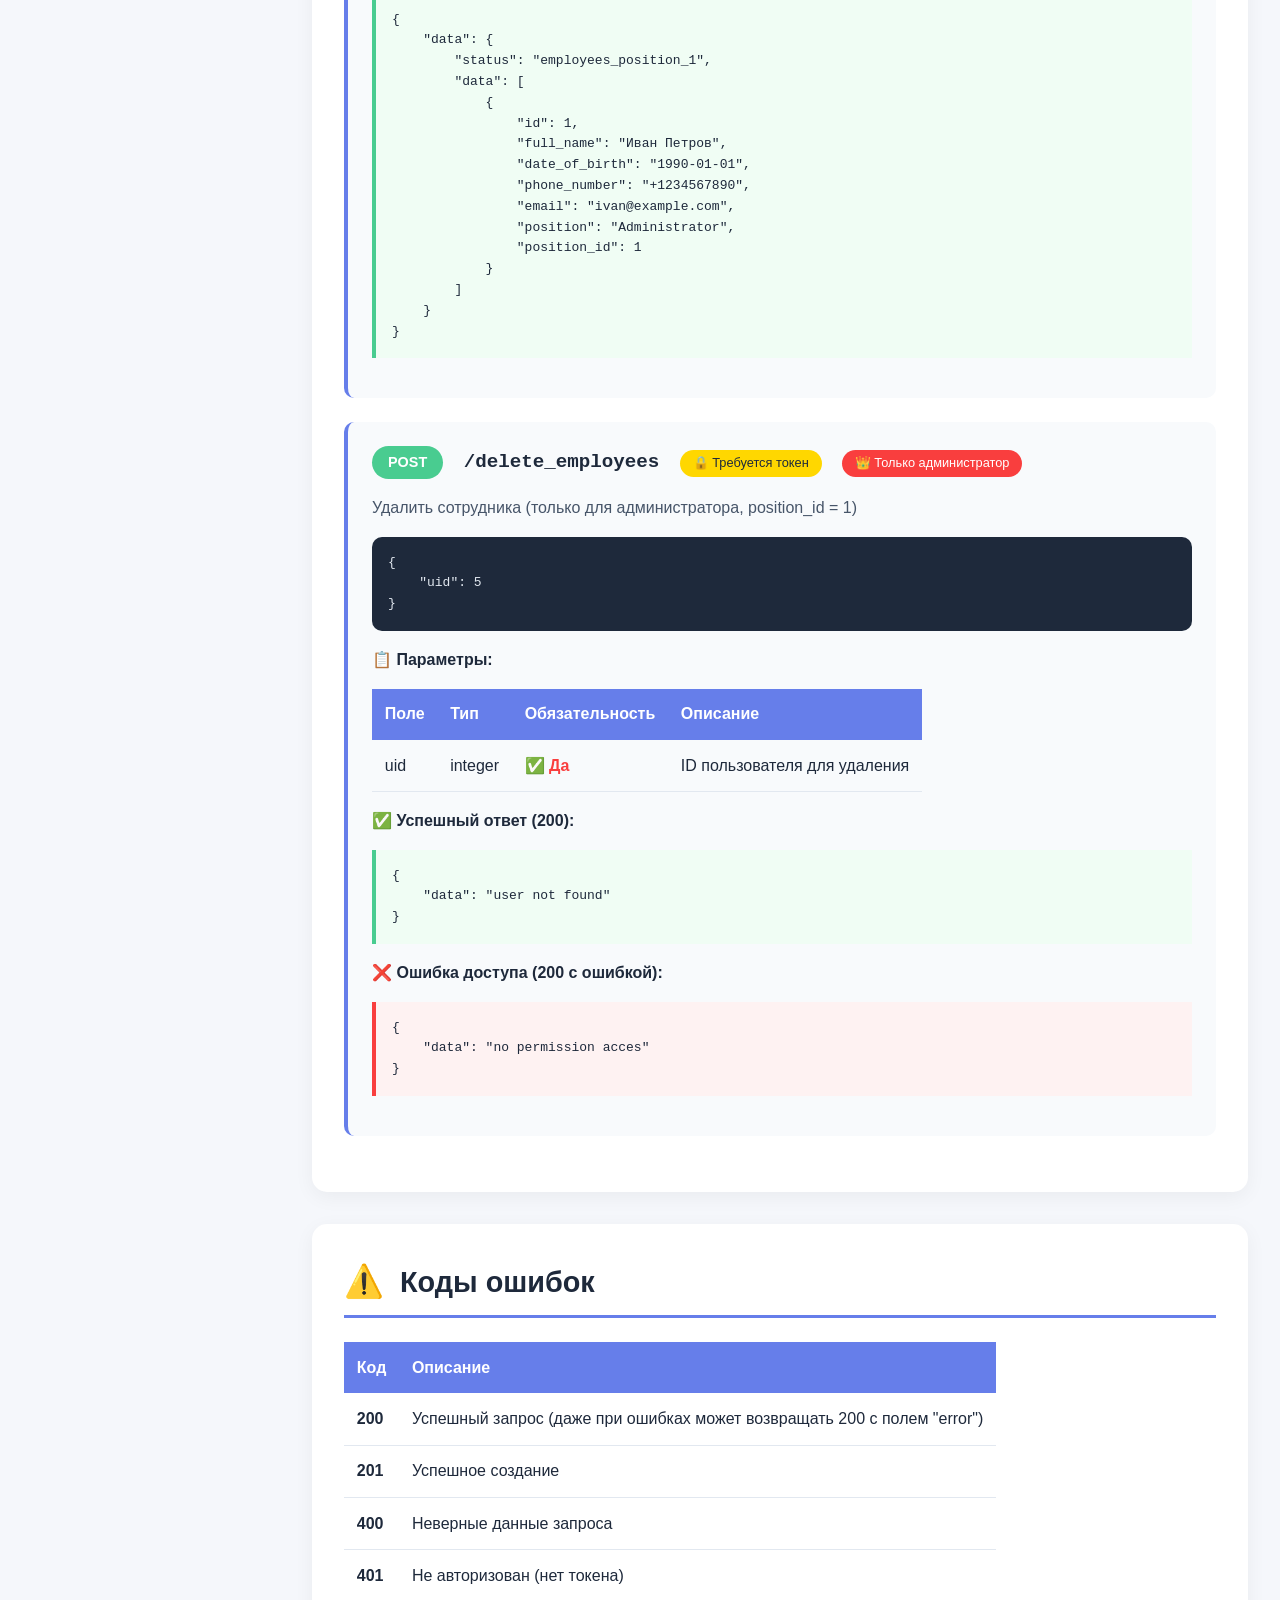
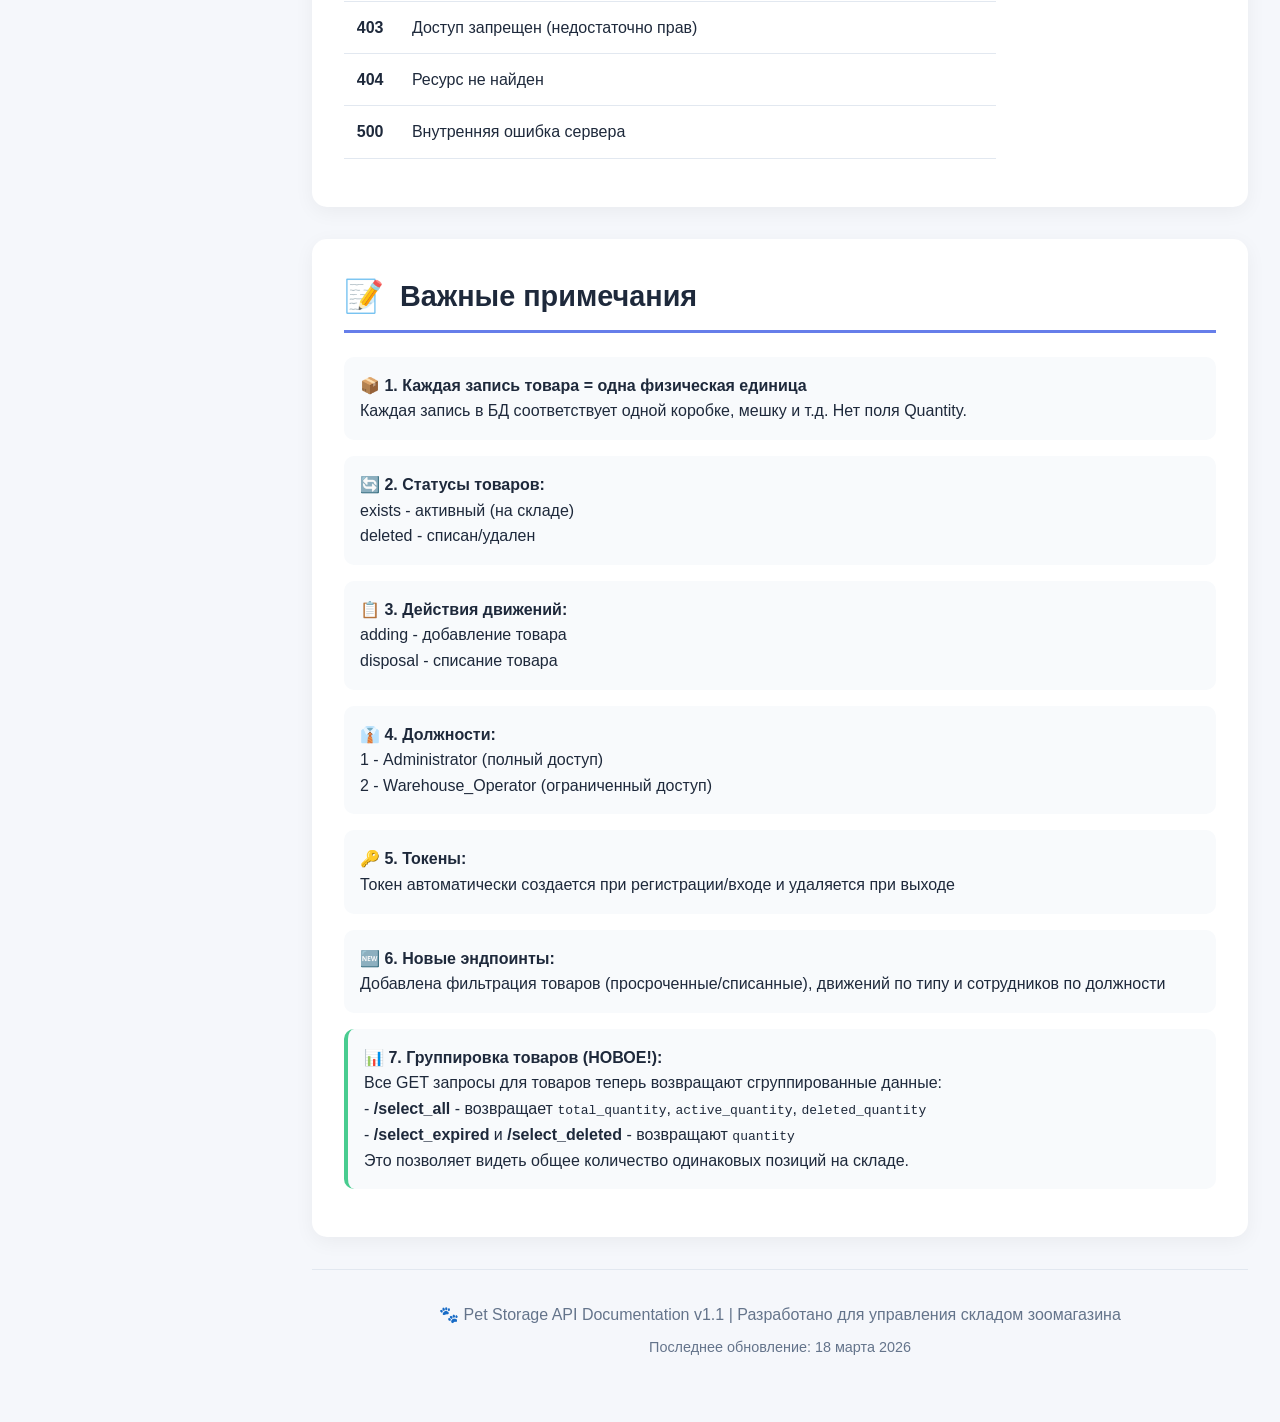
==== commit f80bede1: "Update index.html" ====
--- a/index.html
+++ b/index.html
@@ -1194,7 +1194,7 @@
 
             <footer class="footer">
                 <p>🐾 Pet Storage API Documentation v1.1 | Разработано для управления складом зоомагазина</p>
-                <p style="margin-top: 0.5rem; font-size: 0.9rem;">Последнее обновление: 18 марта 2024</p>
+                <p style="margin-top: 0.5rem; font-size: 0.9rem;">Последнее обновление: 18 марта 2026</p>
             </footer>
         </div>
     </div>
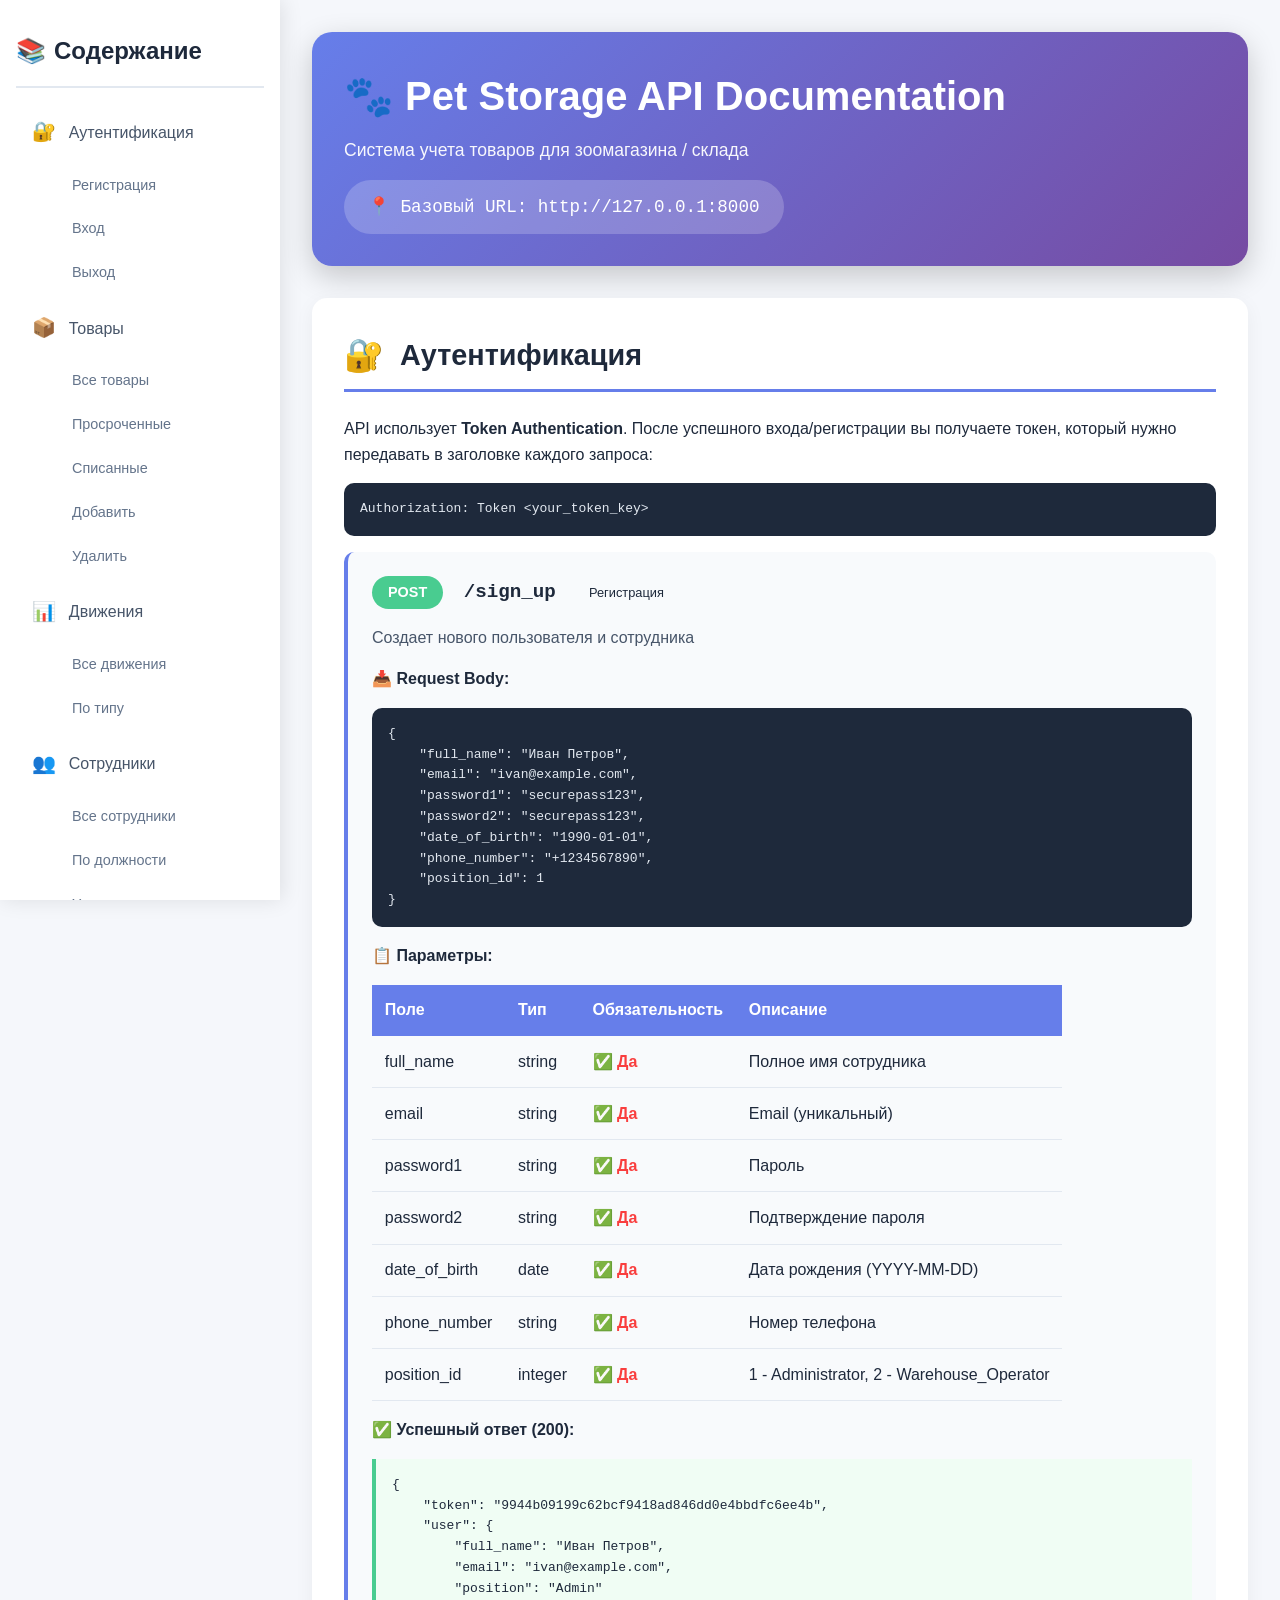
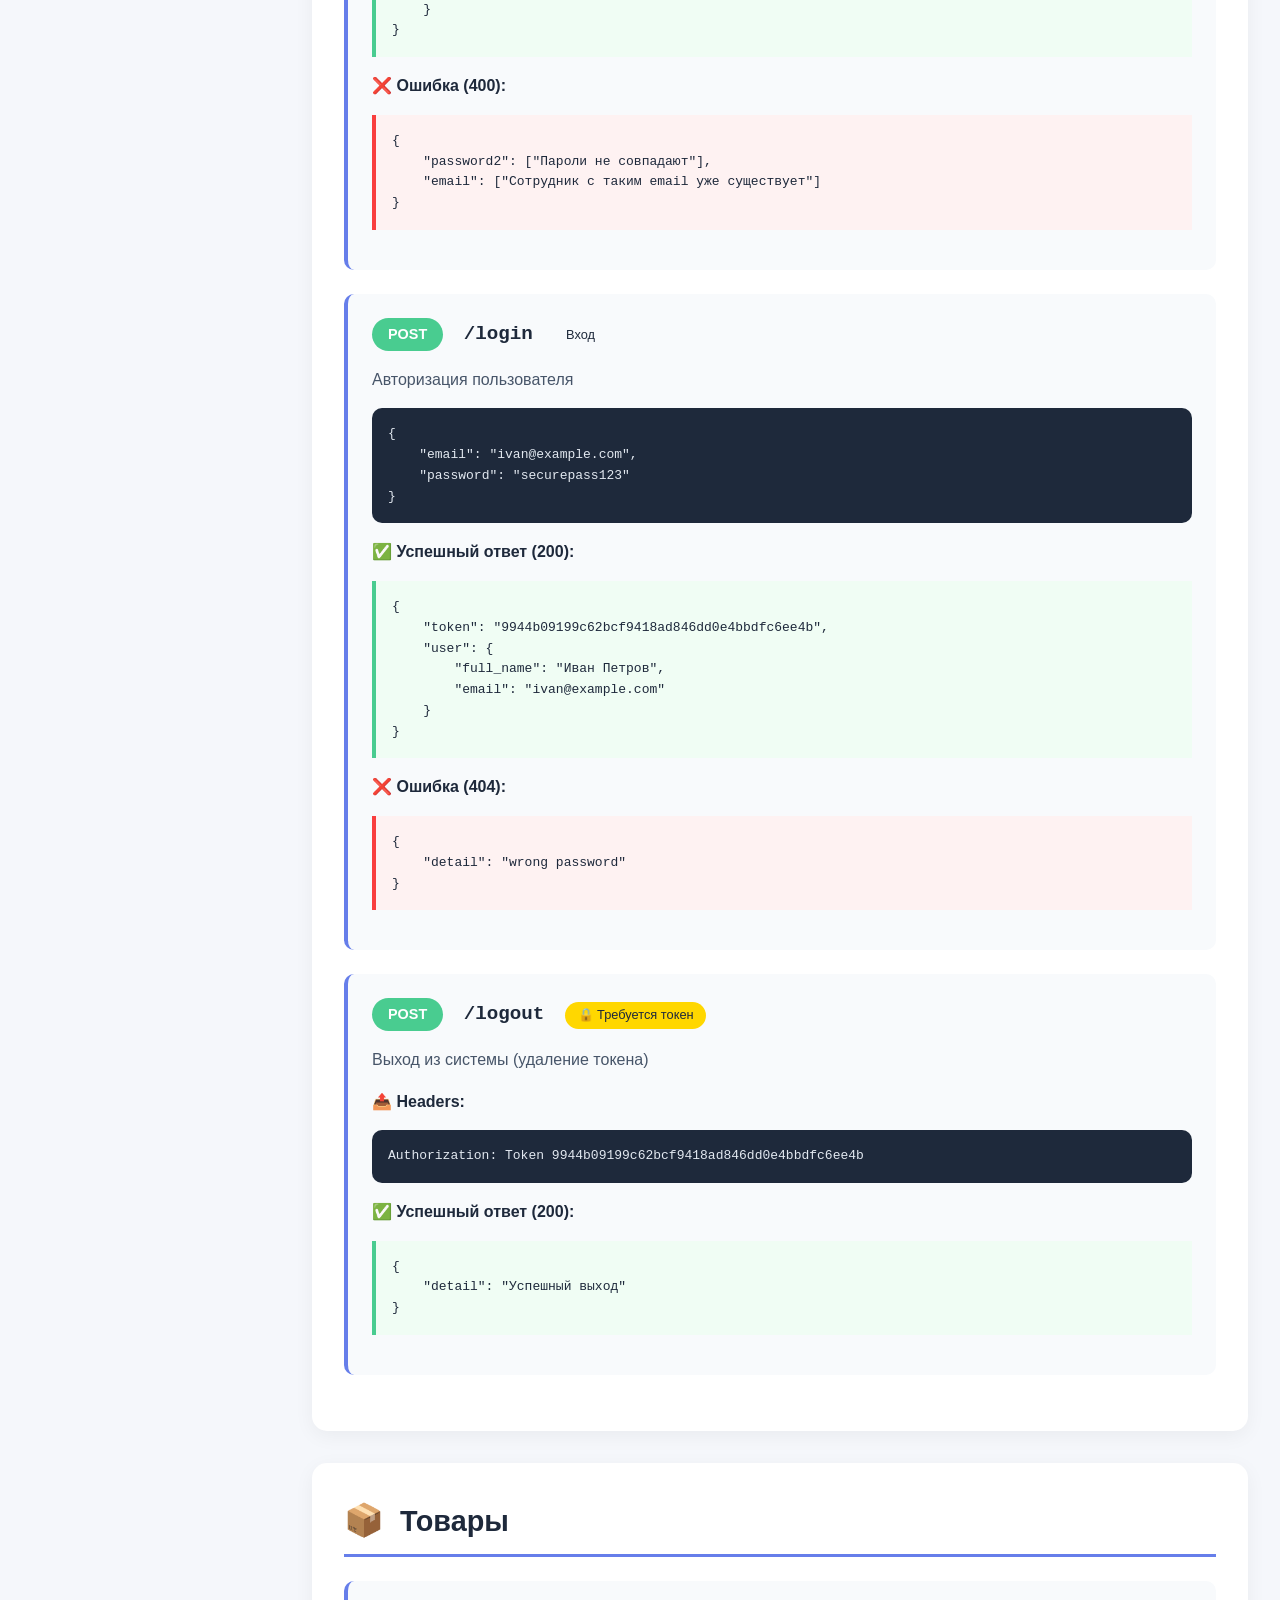
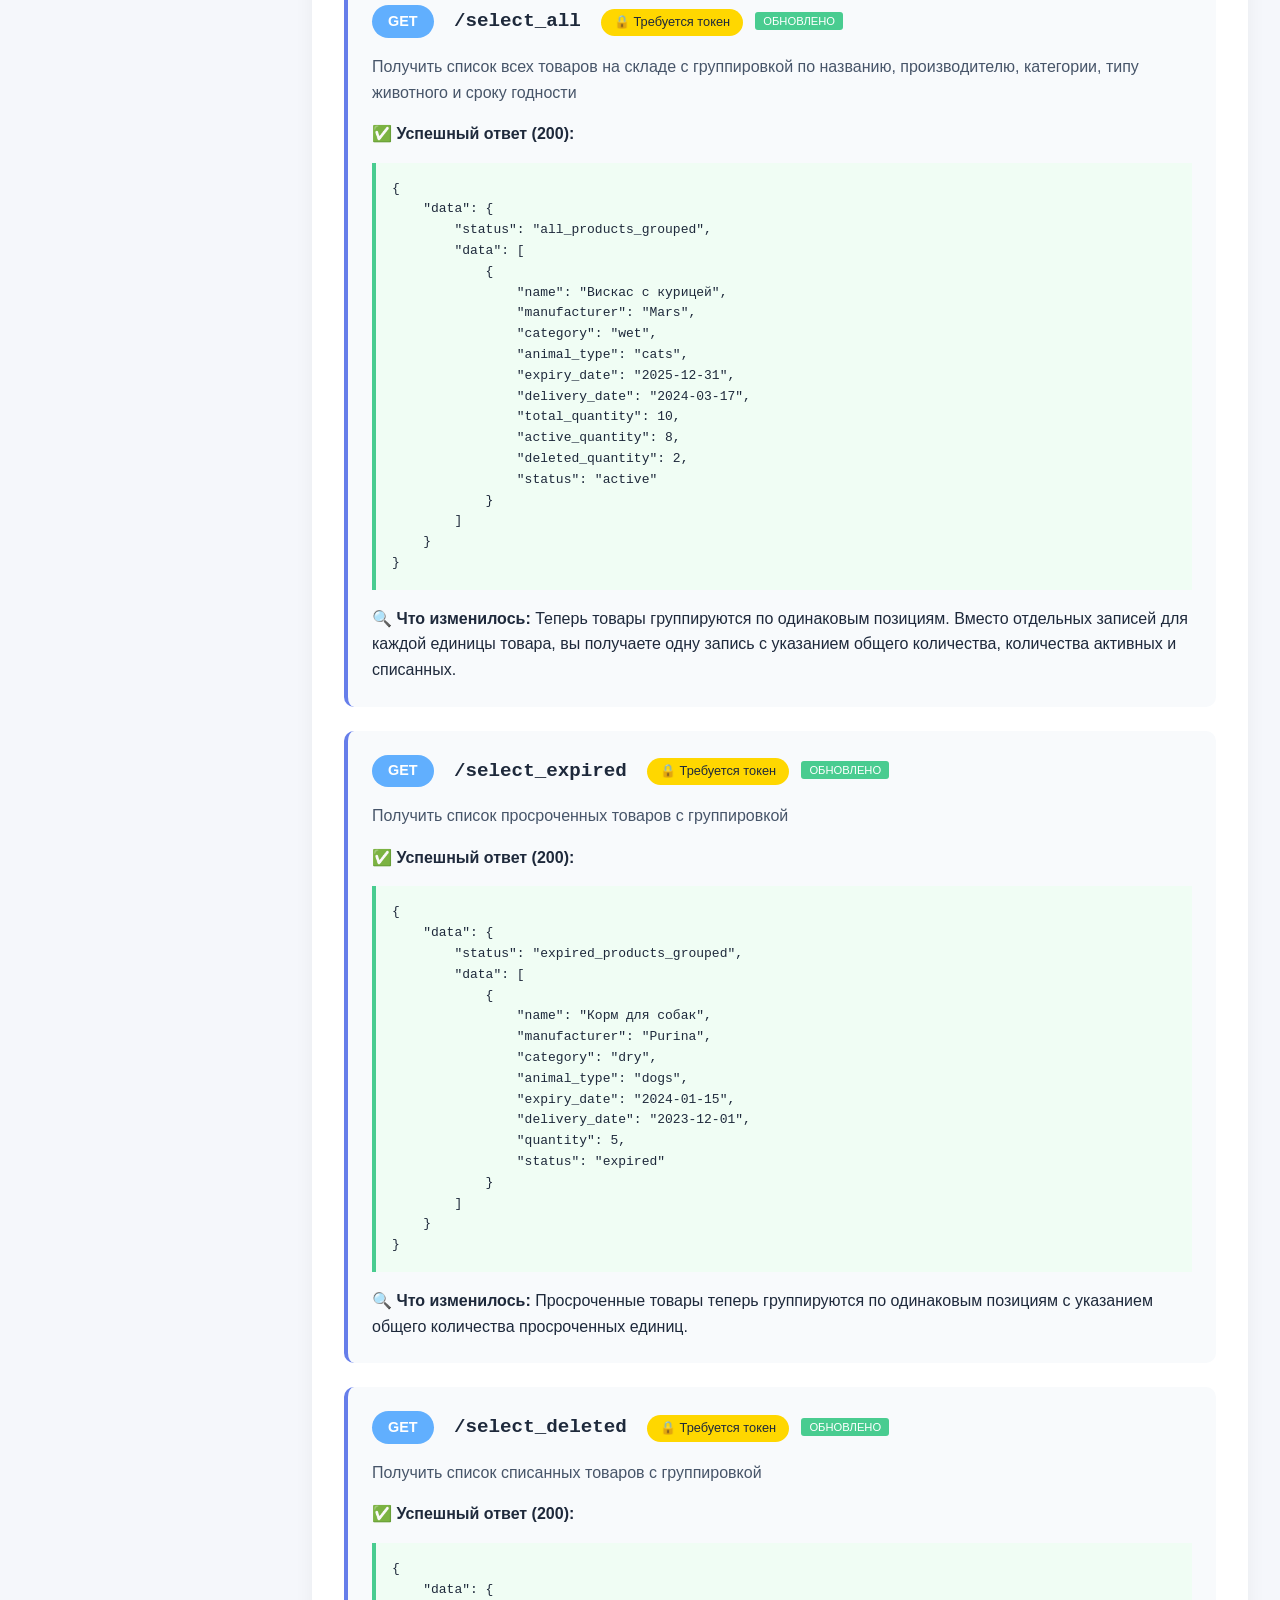
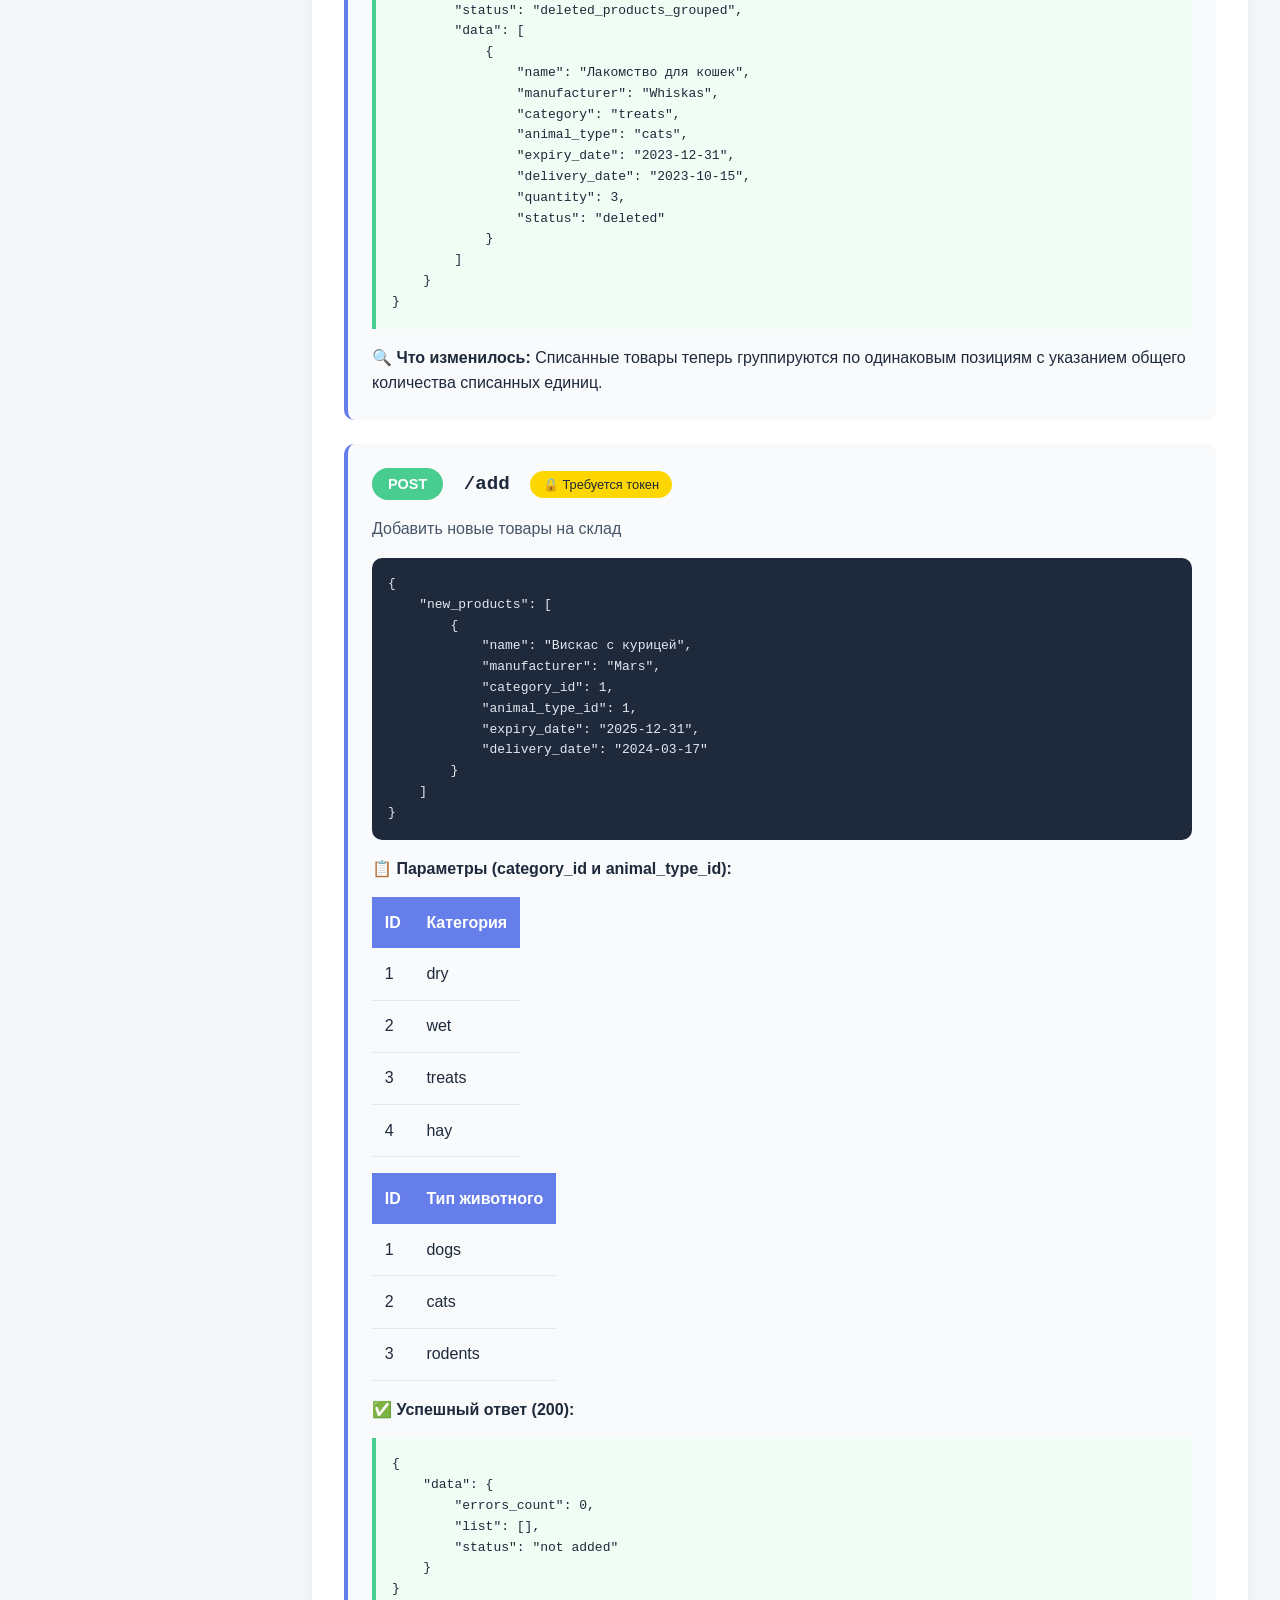
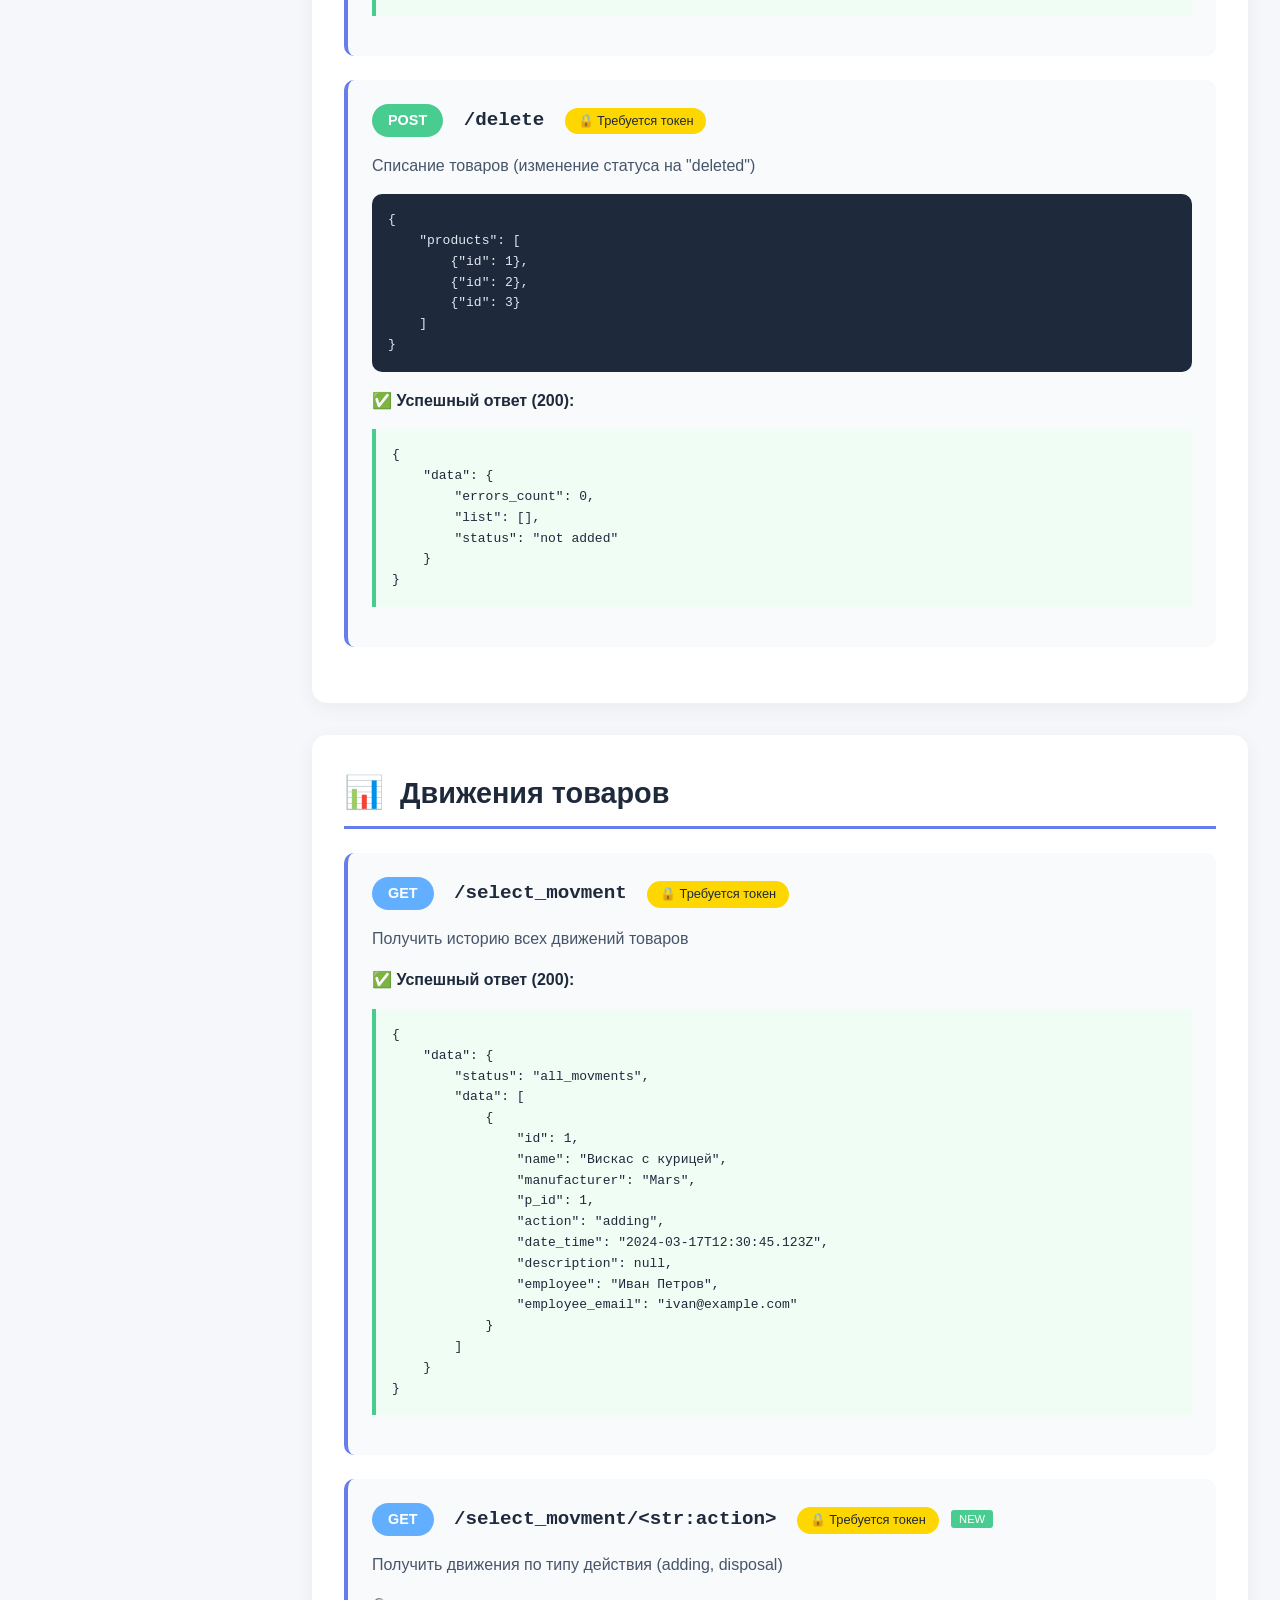
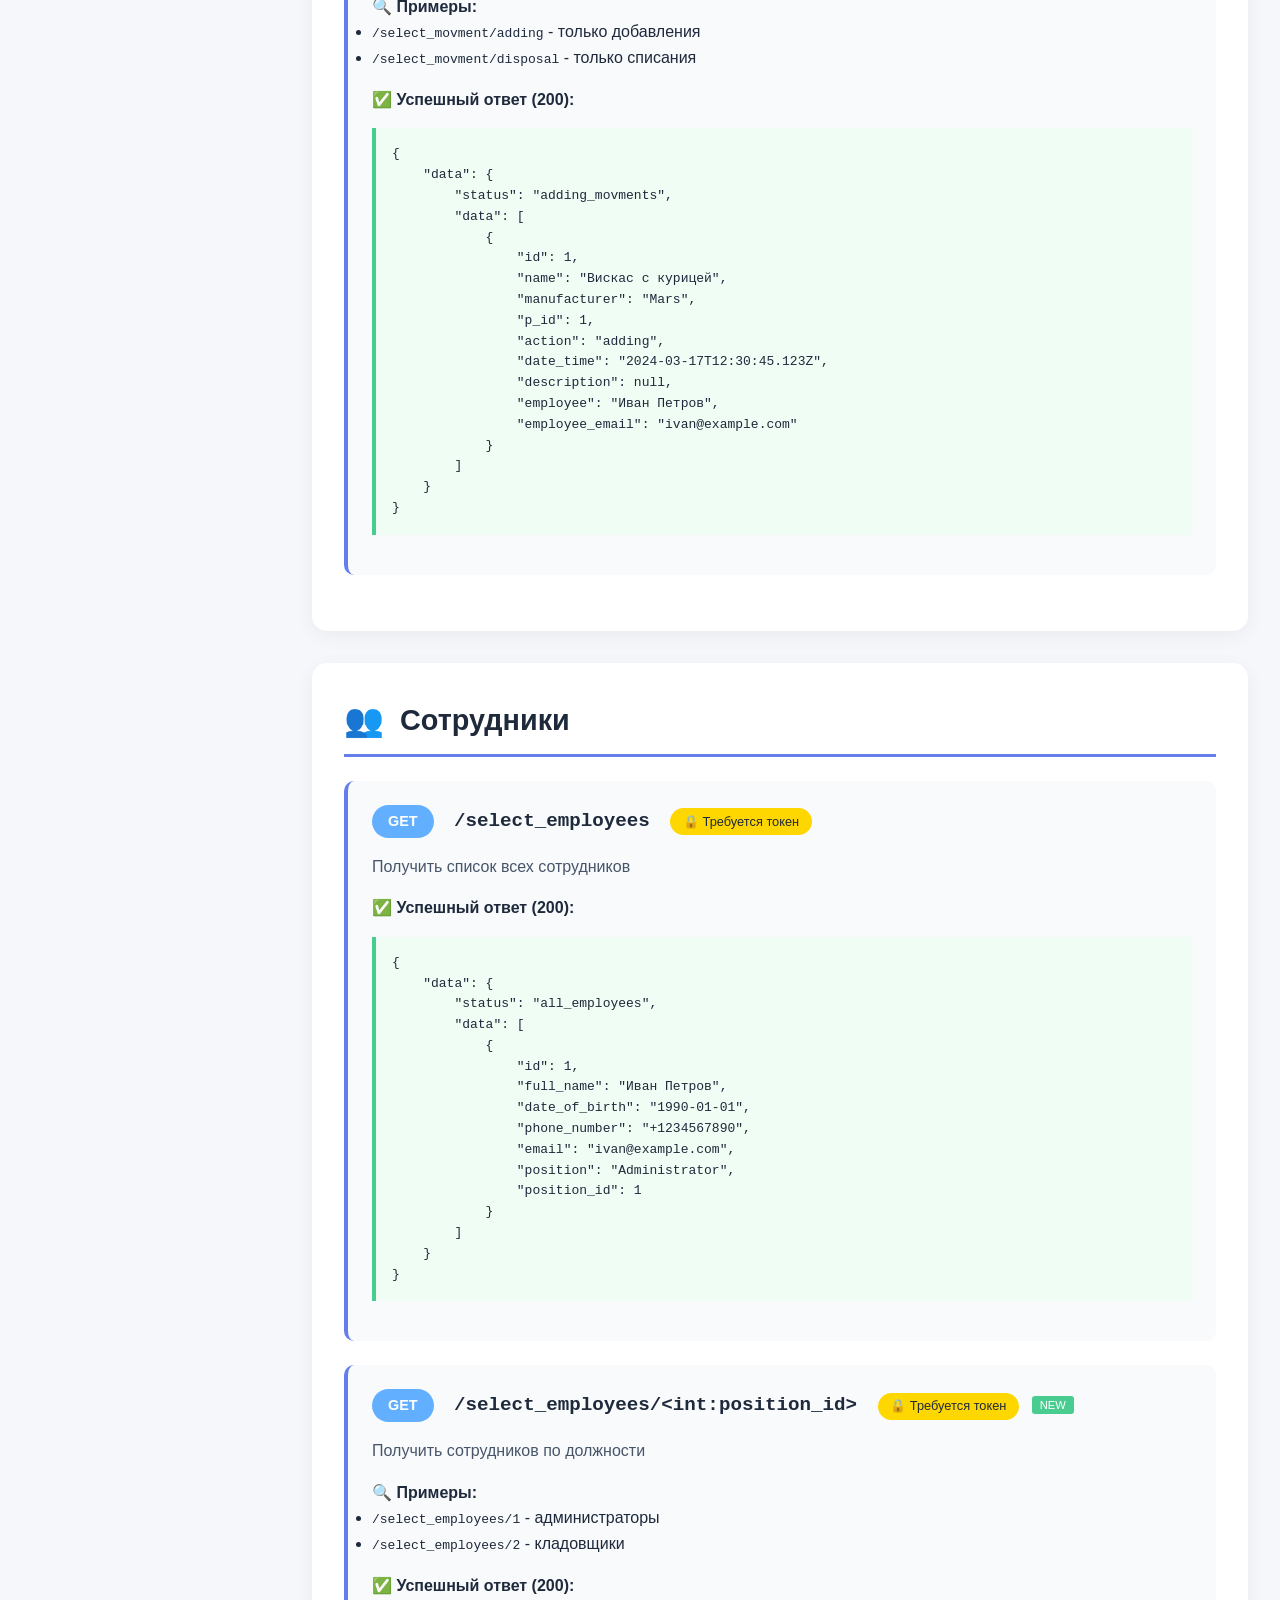
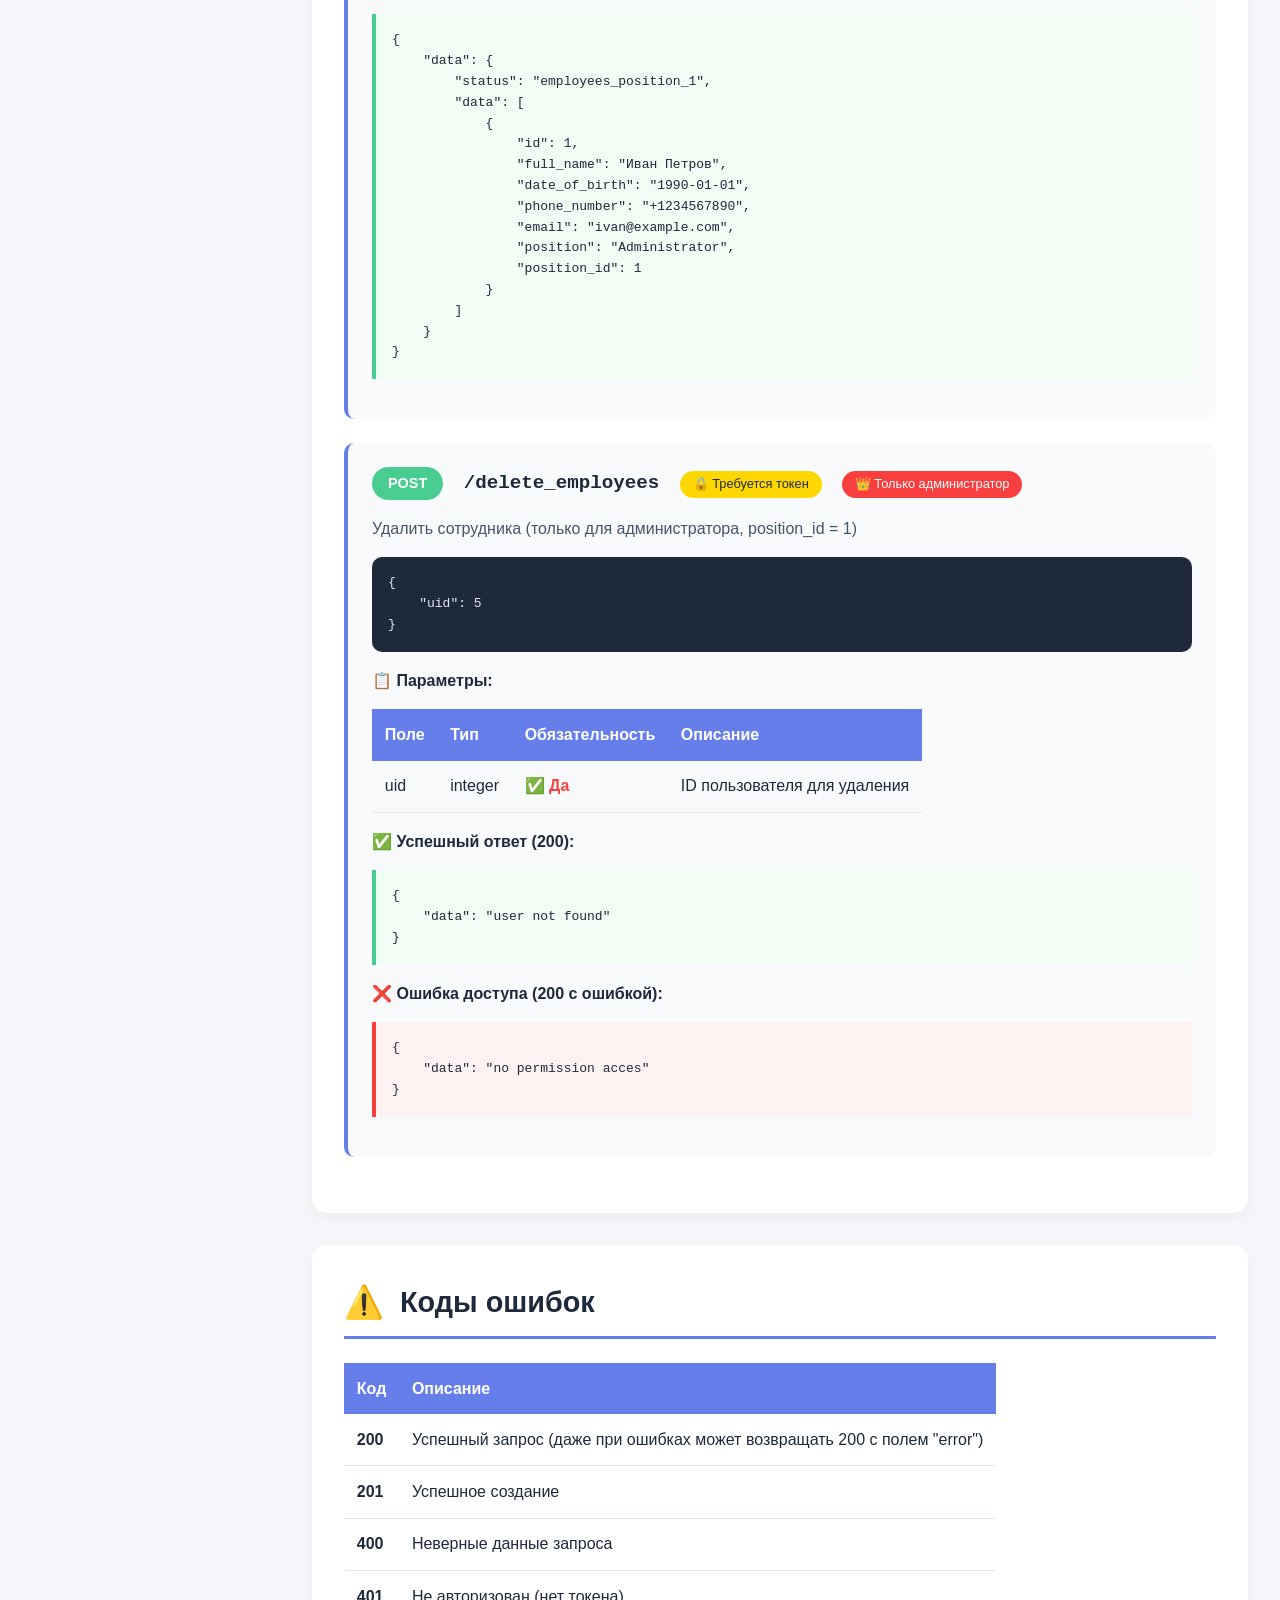
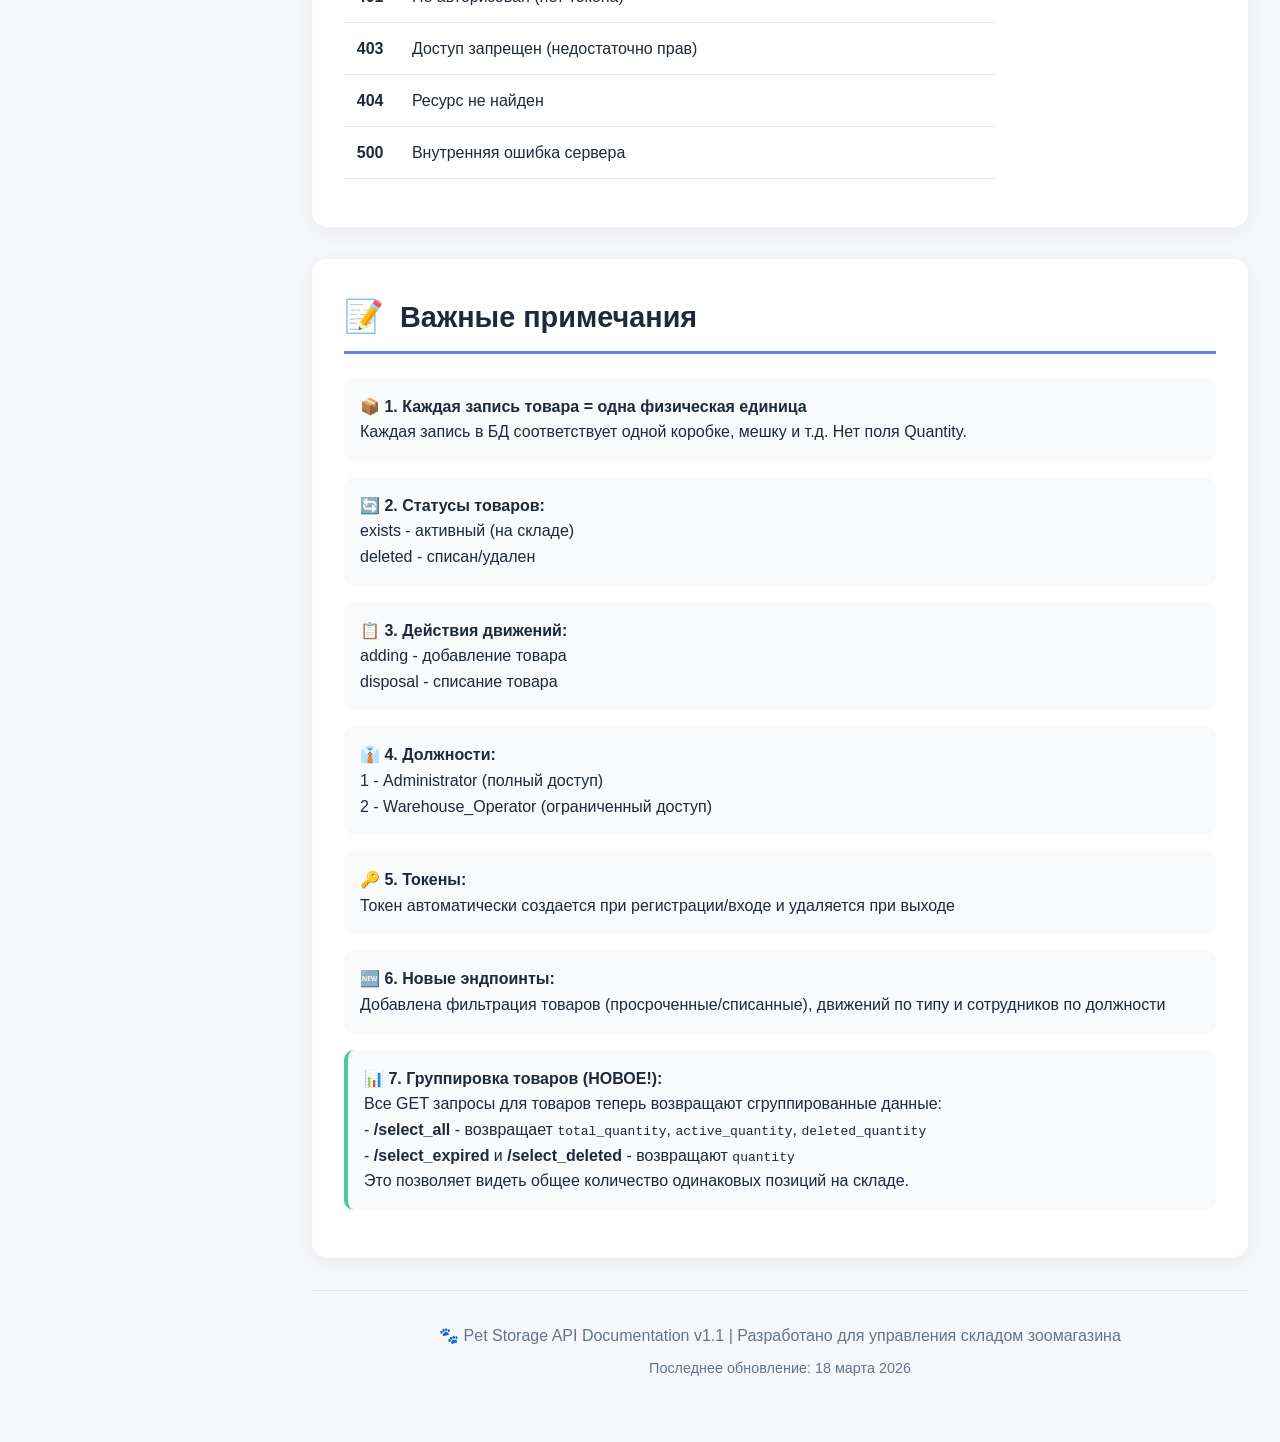
==== commit 967bd1ea: "Update index.html" ====
--- a/index.html
+++ b/index.html
@@ -631,7 +631,8 @@
     "token": "9944b09199c62bcf9418ad846dd0e4bbdfc6ee4b",
     "user": {
         "full_name": "Иван Петров",
-        "email": "ivan@example.com"
+        "email": "ivan@example.com",
+        "position": "Admin"
     }
 }</pre>
                     </div>
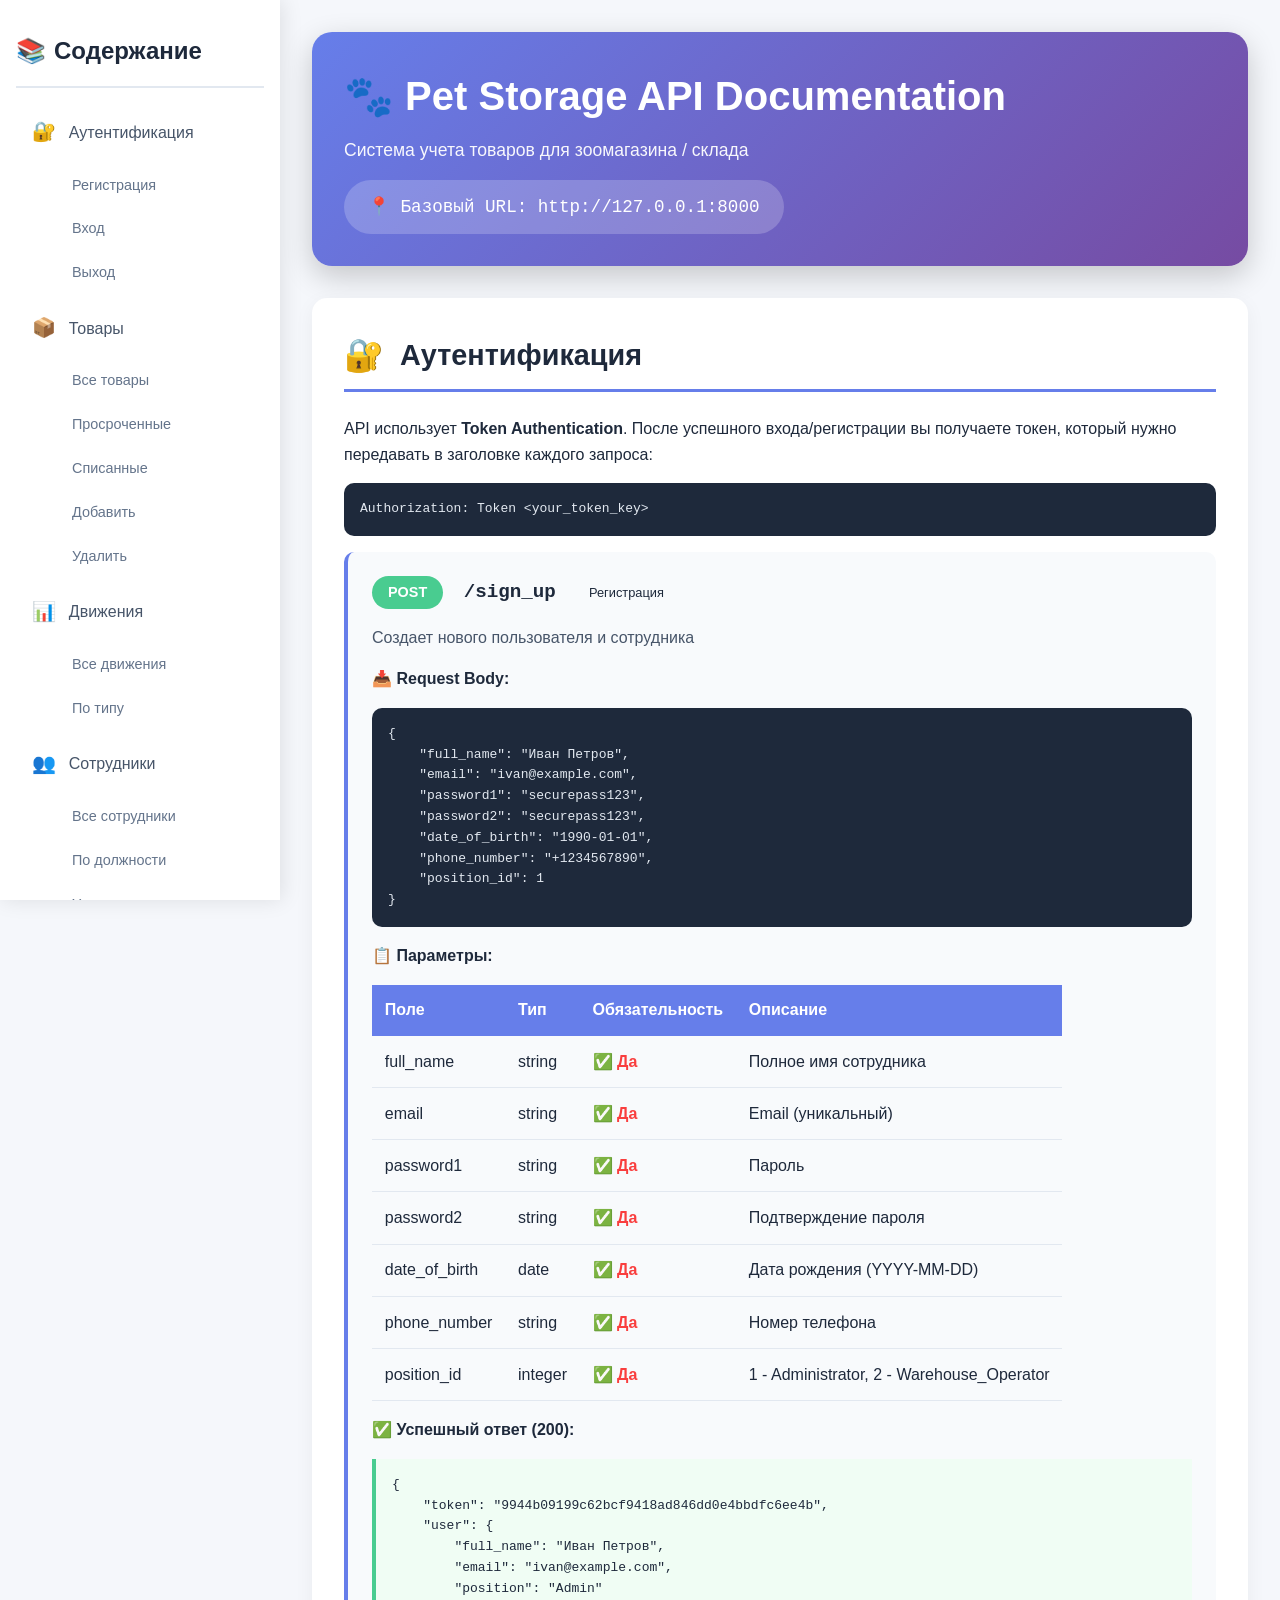
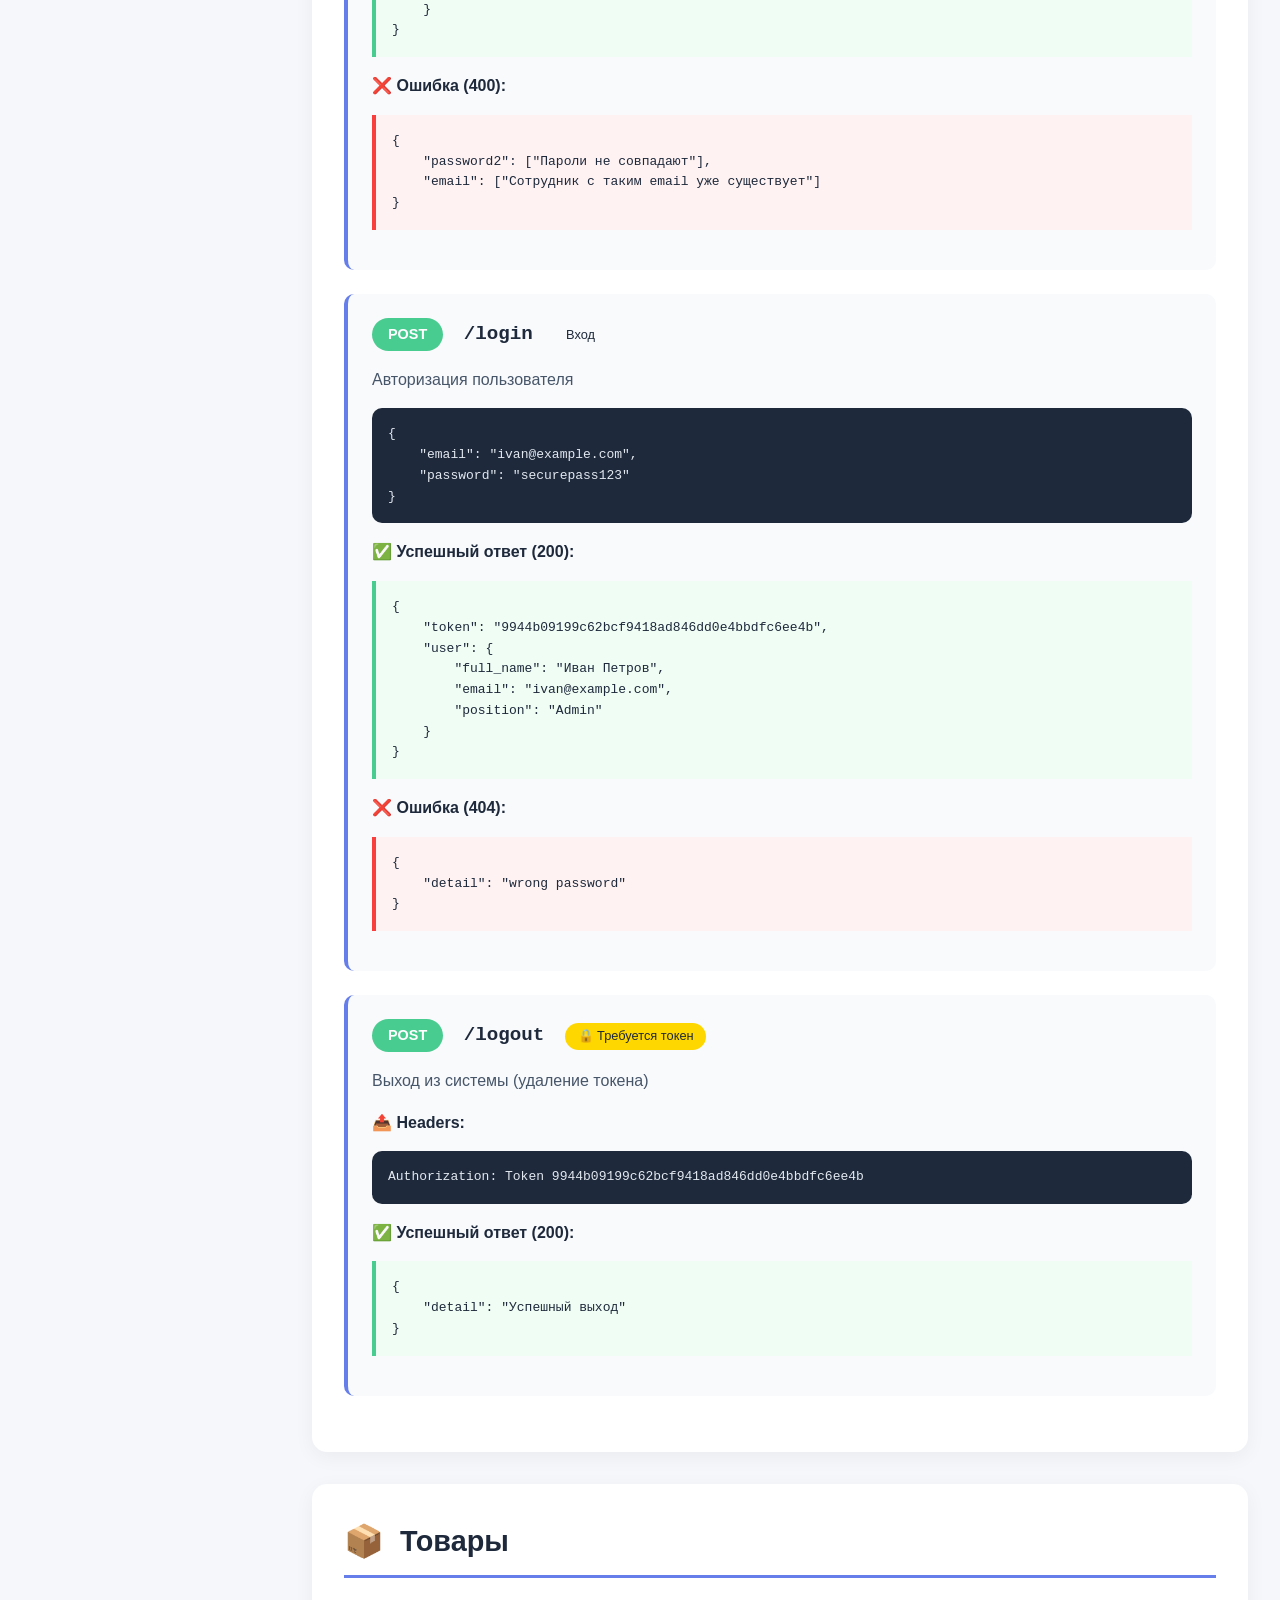
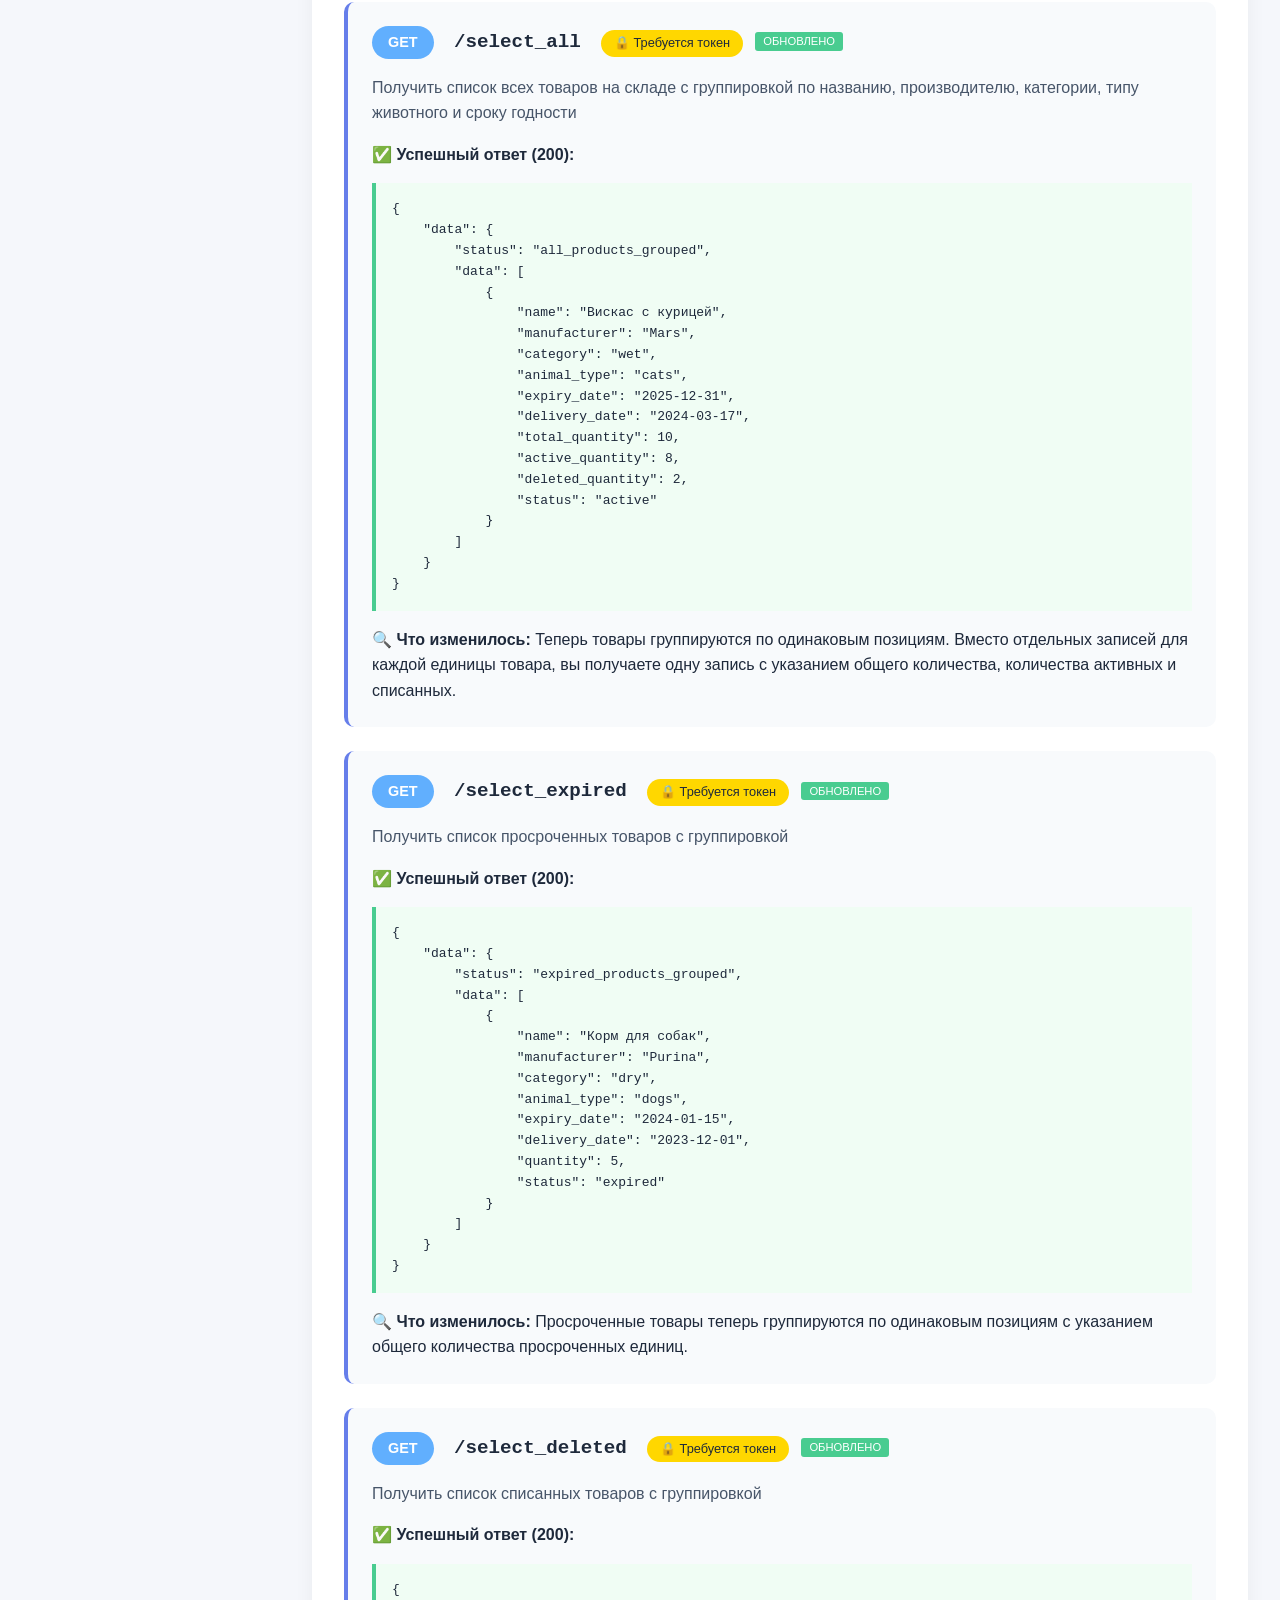
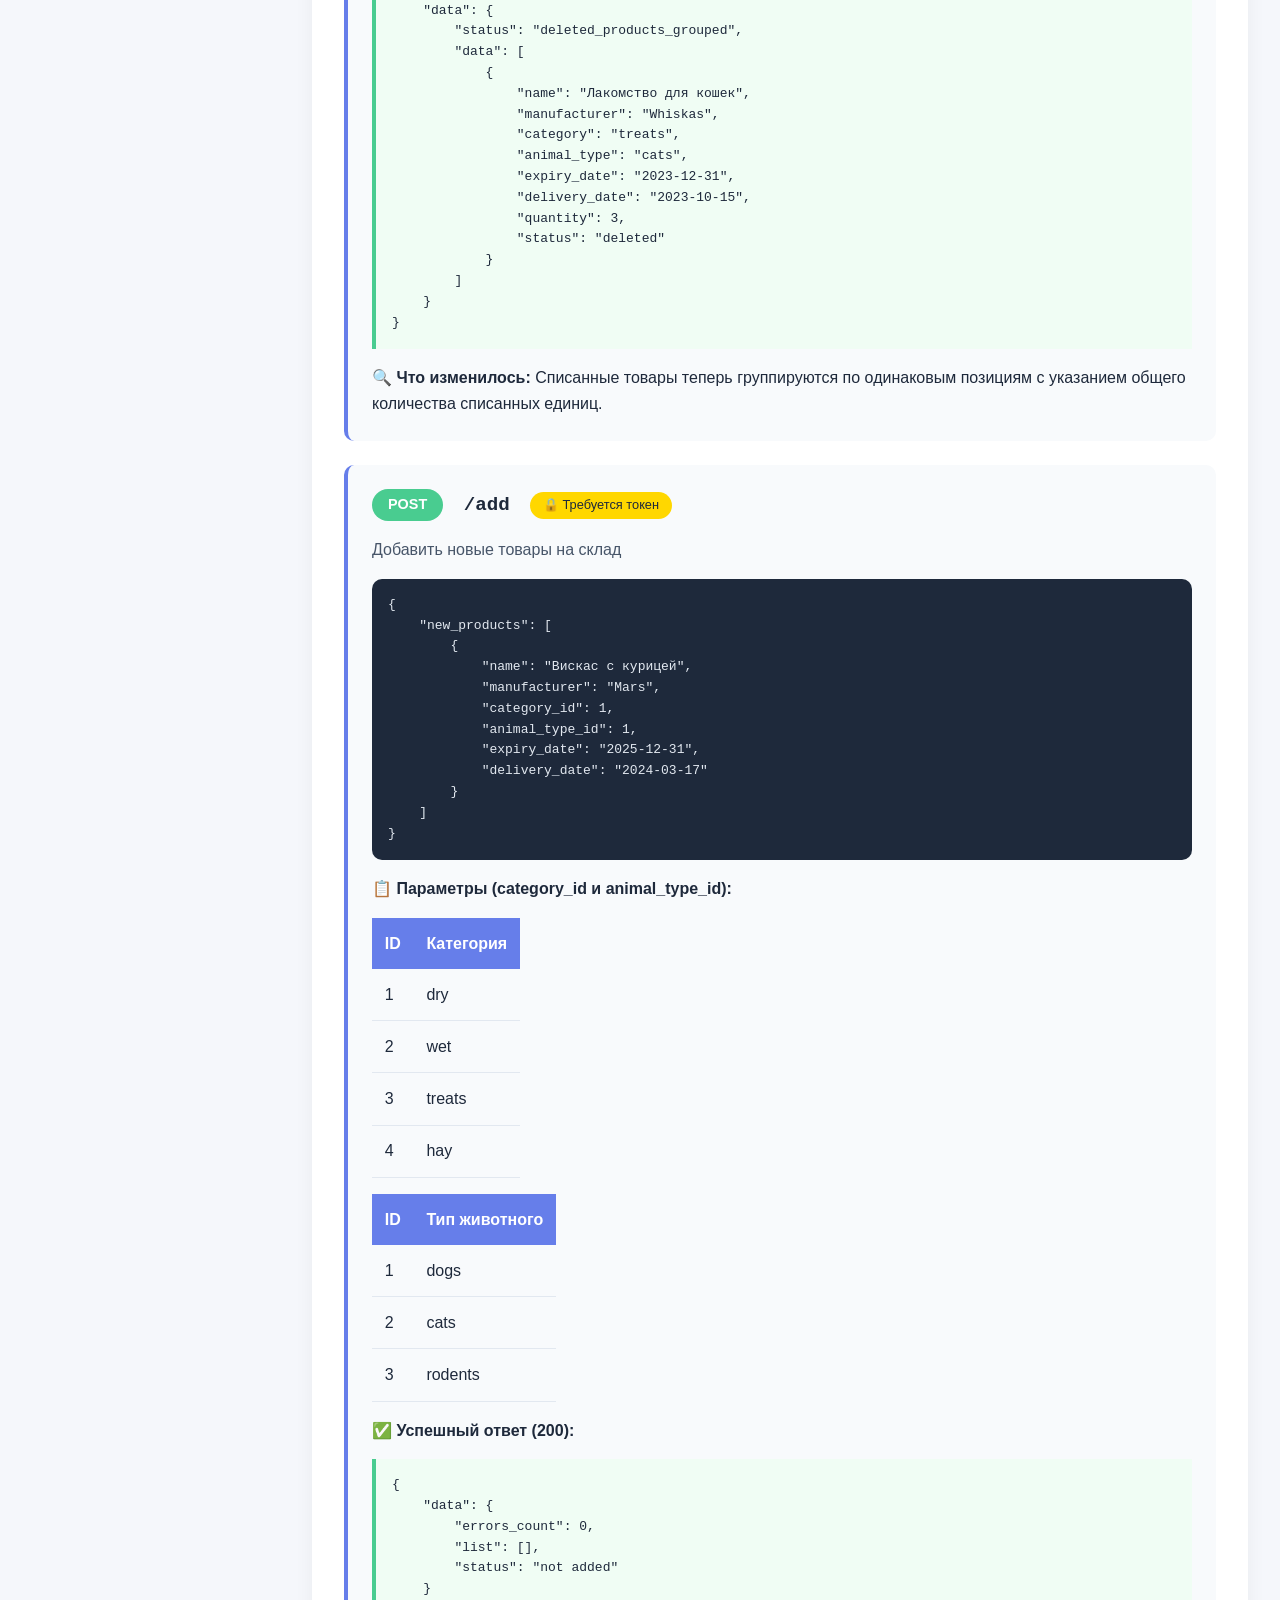
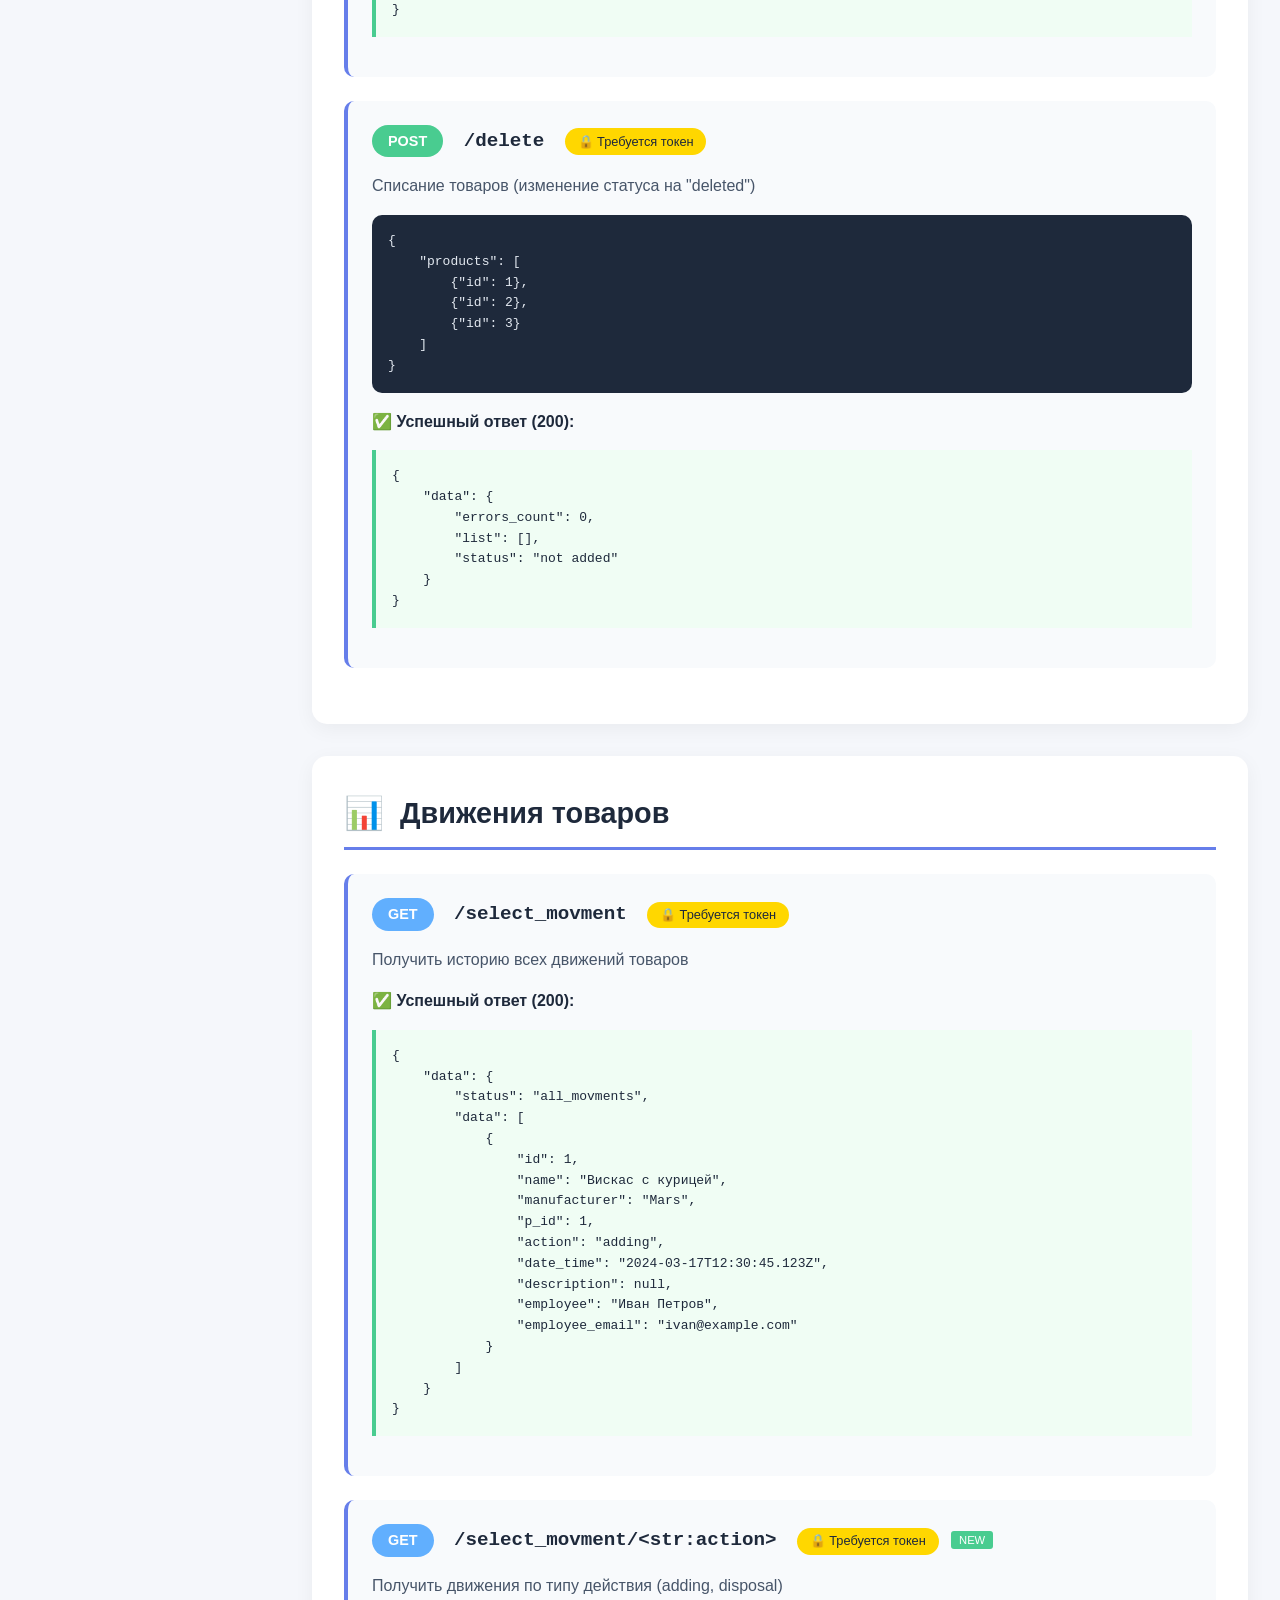
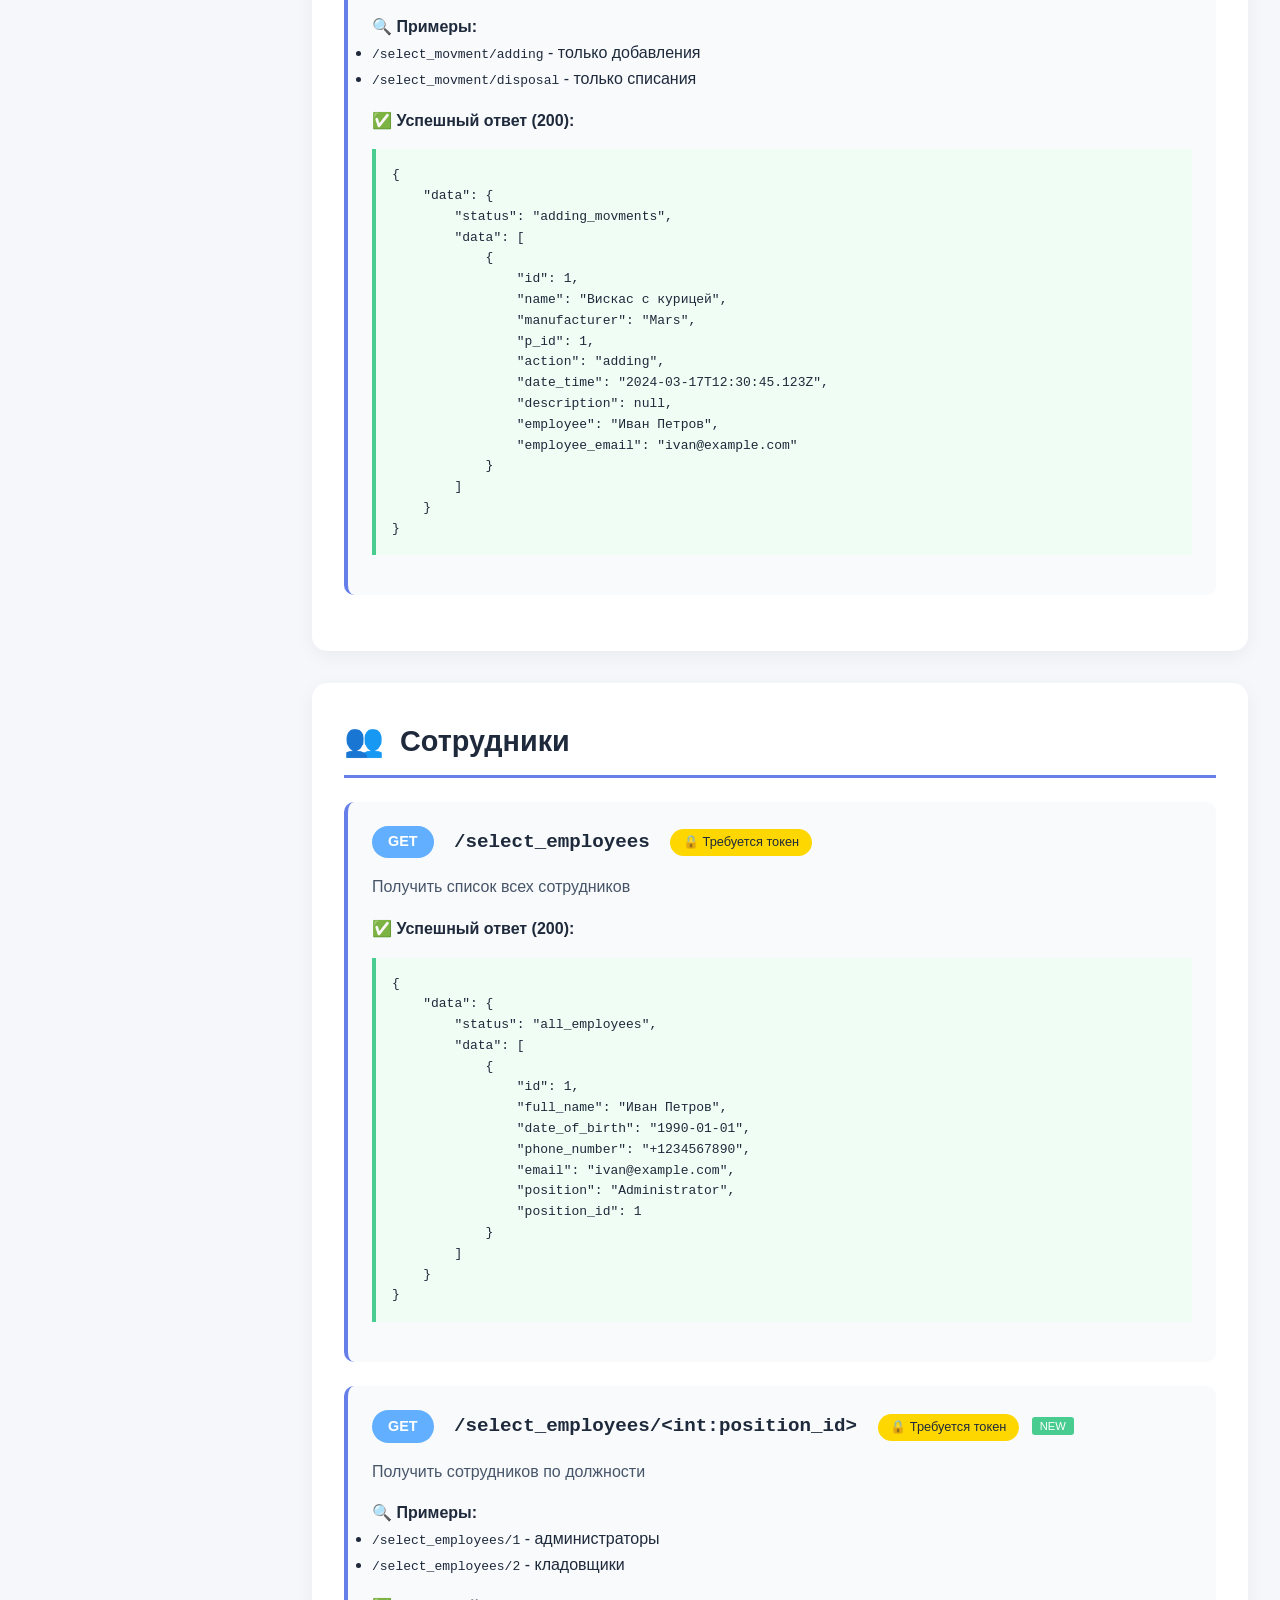
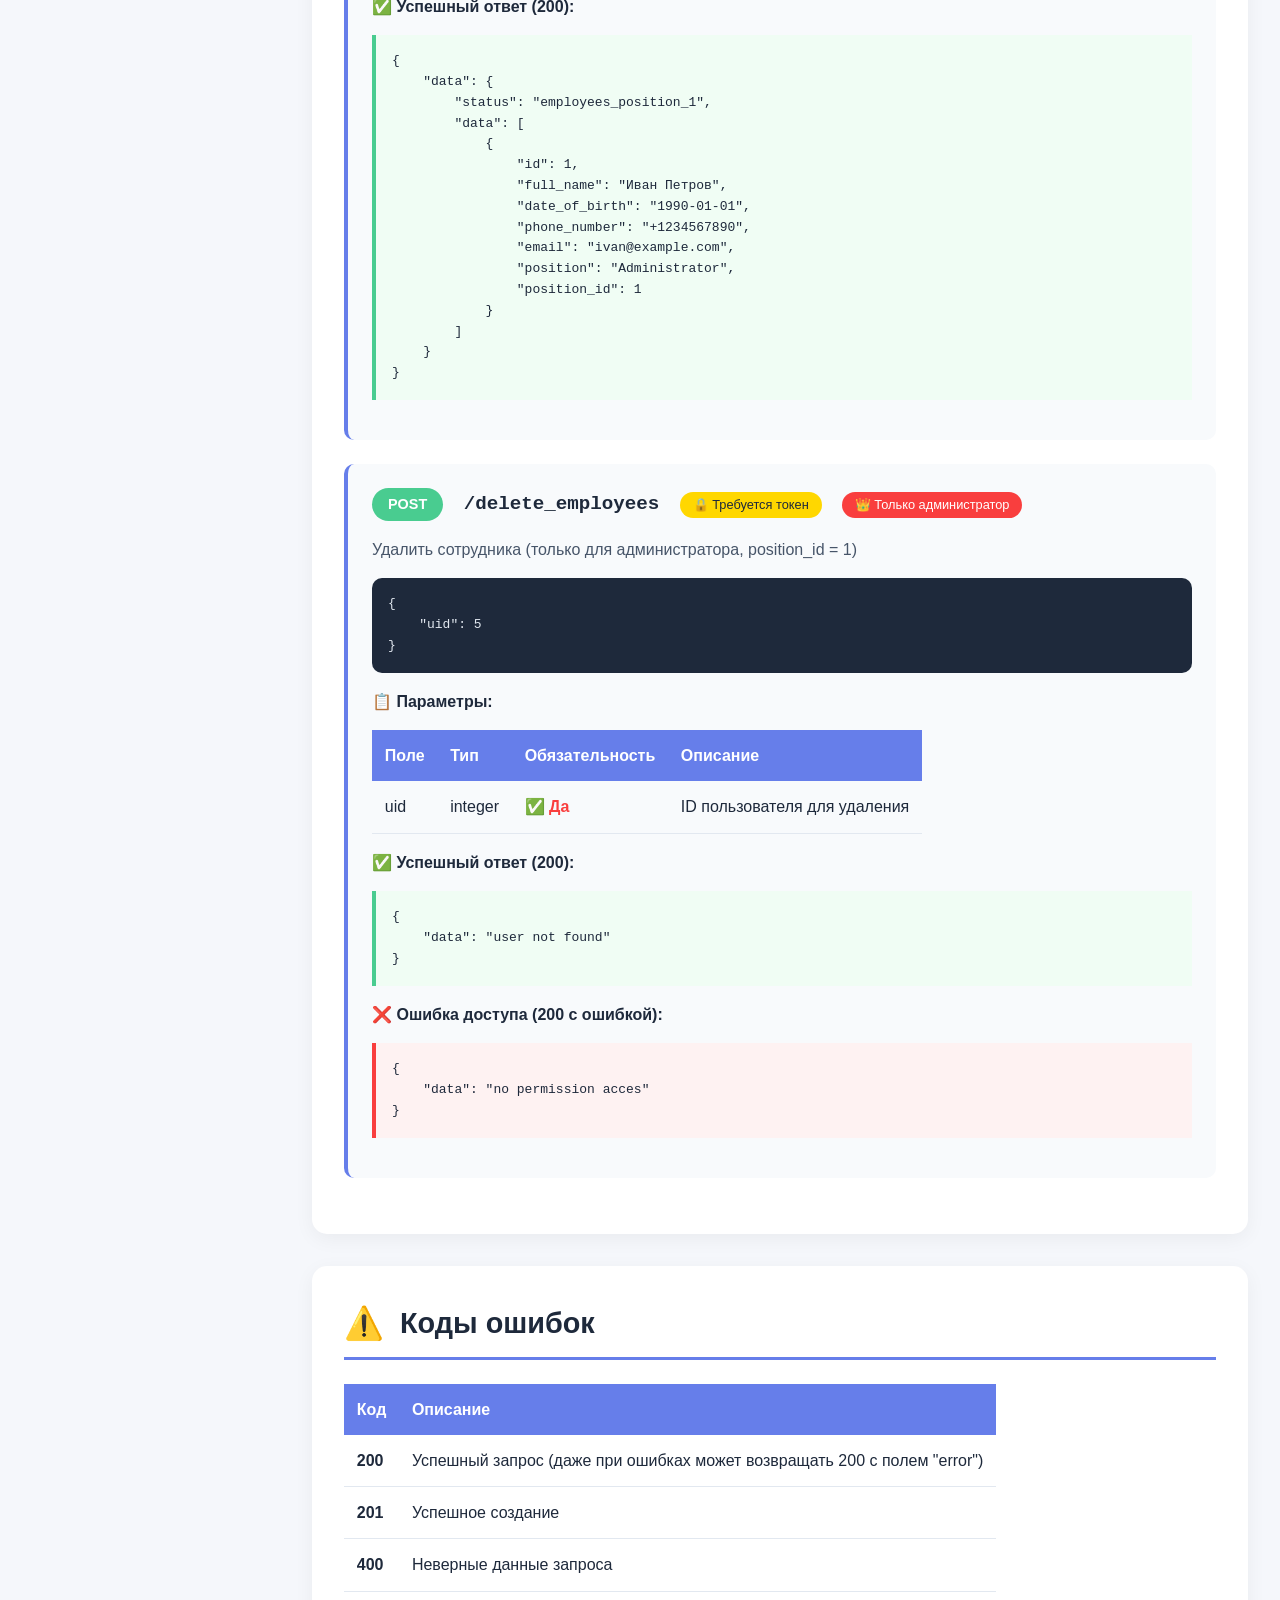
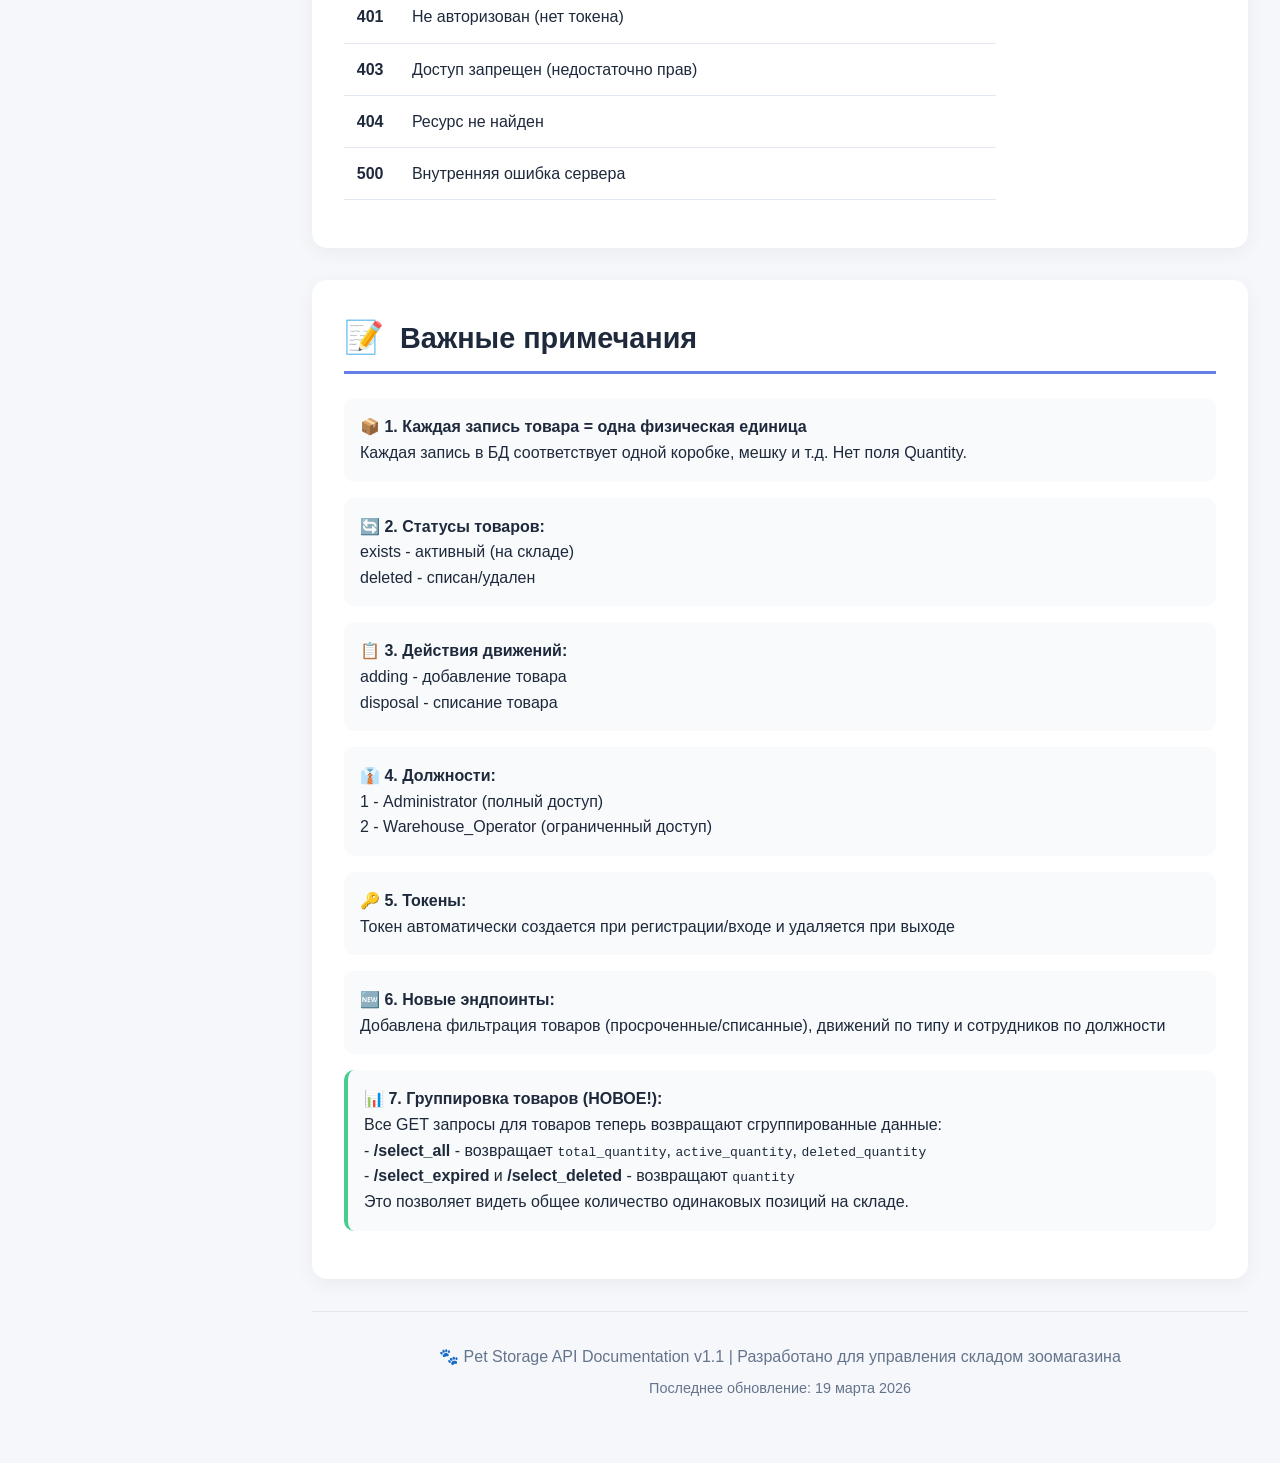
==== commit 4b65f9f4: "Update index.html" ====
--- a/index.html
+++ b/index.html
@@ -666,7 +666,8 @@
     "token": "9944b09199c62bcf9418ad846dd0e4bbdfc6ee4b",
     "user": {
         "full_name": "Иван Петров",
-        "email": "ivan@example.com"
+        "email": "ivan@example.com",
+        "position": "Admin"
     }
 }</pre>
                     </div>
@@ -1195,7 +1196,7 @@
 
             <footer class="footer">
                 <p>🐾 Pet Storage API Documentation v1.1 | Разработано для управления складом зоомагазина</p>
-                <p style="margin-top: 0.5rem; font-size: 0.9rem;">Последнее обновление: 18 марта 2026</p>
+                <p style="margin-top: 0.5rem; font-size: 0.9rem;">Последнее обновление: 19 марта 2026</p>
             </footer>
         </div>
     </div>
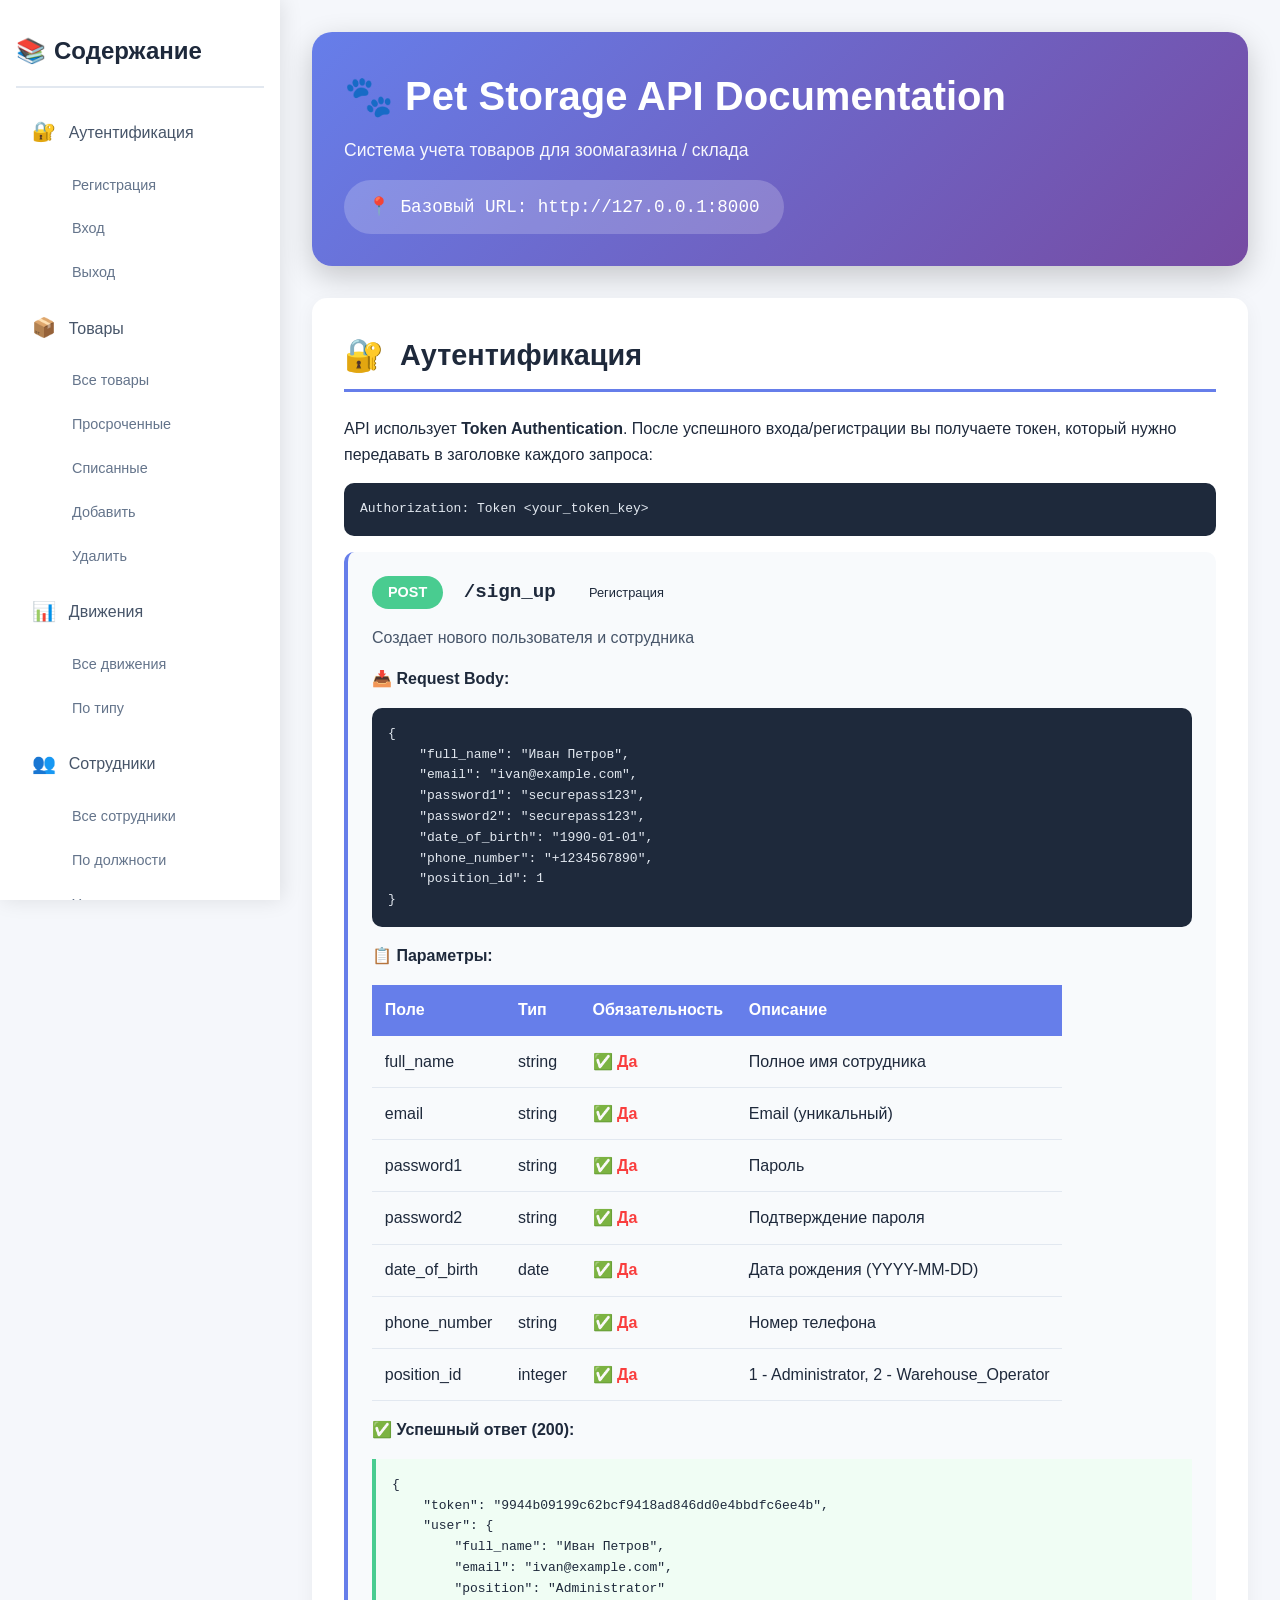
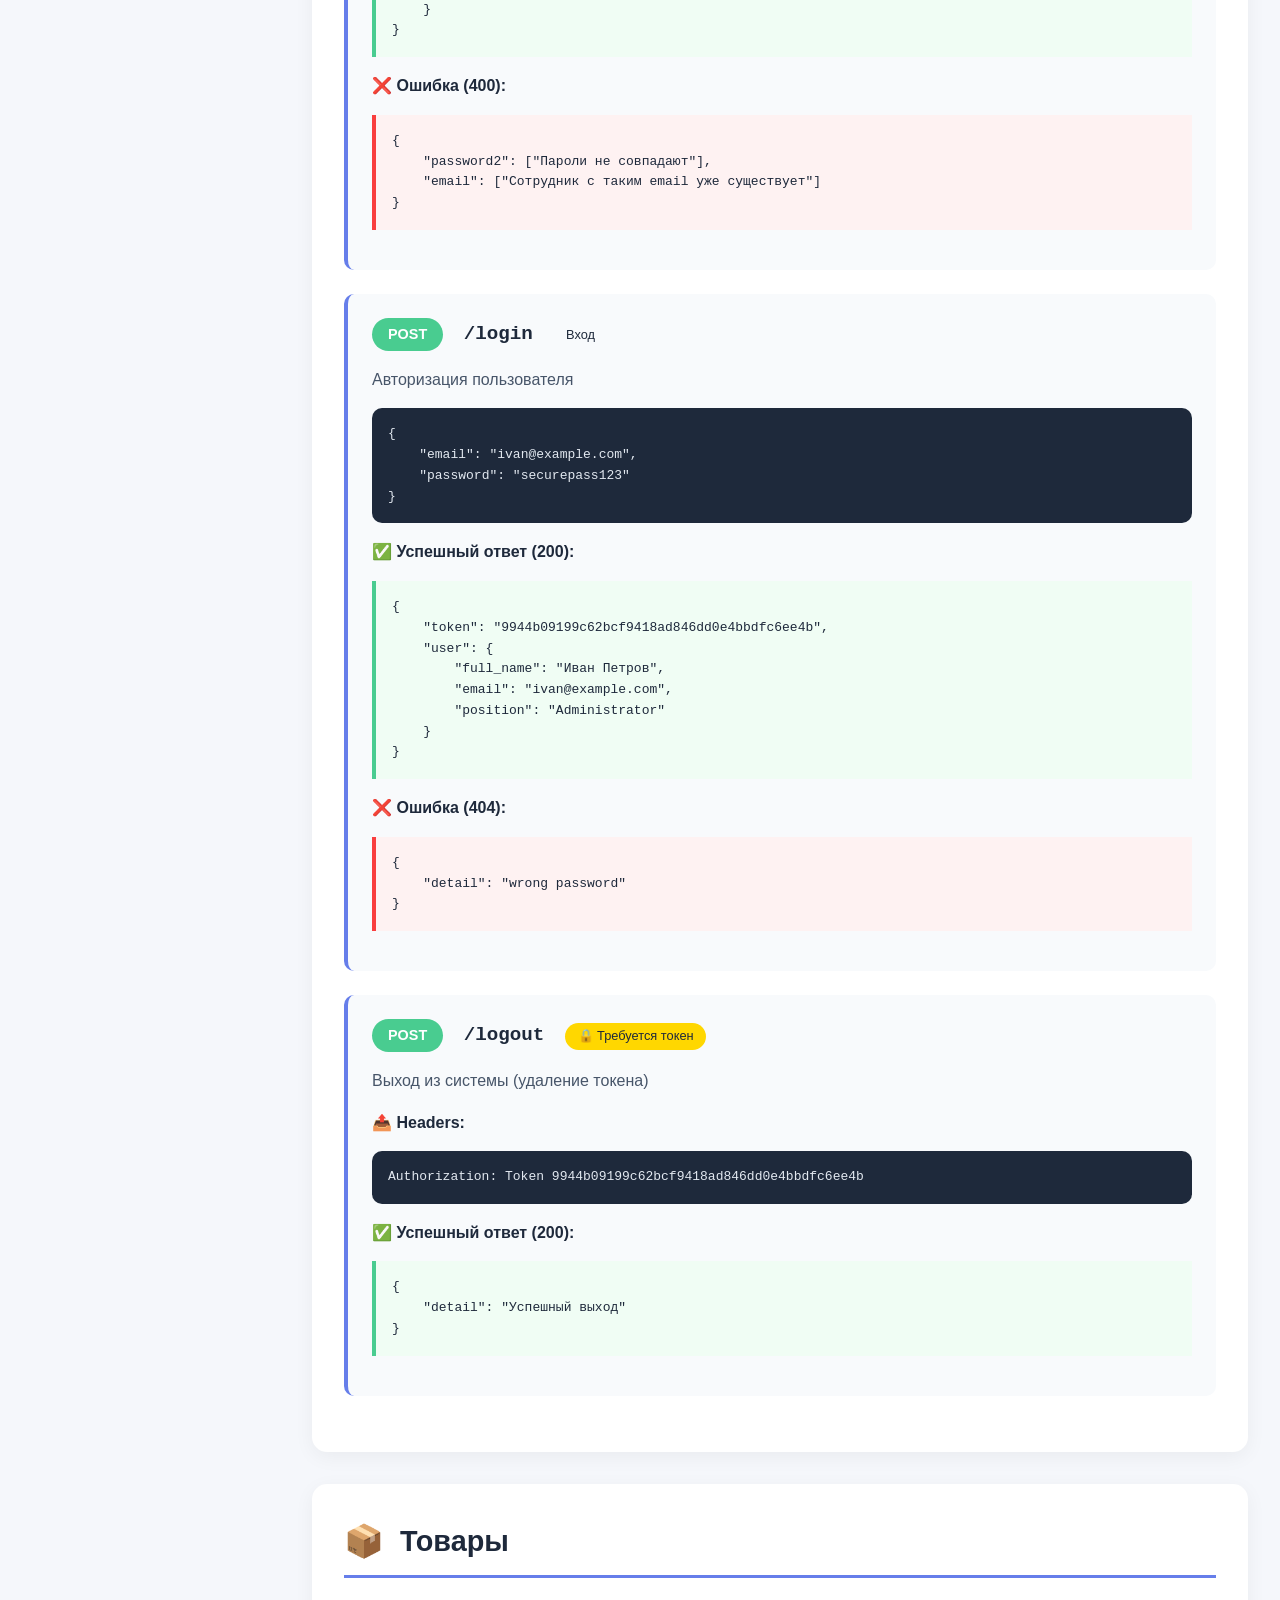
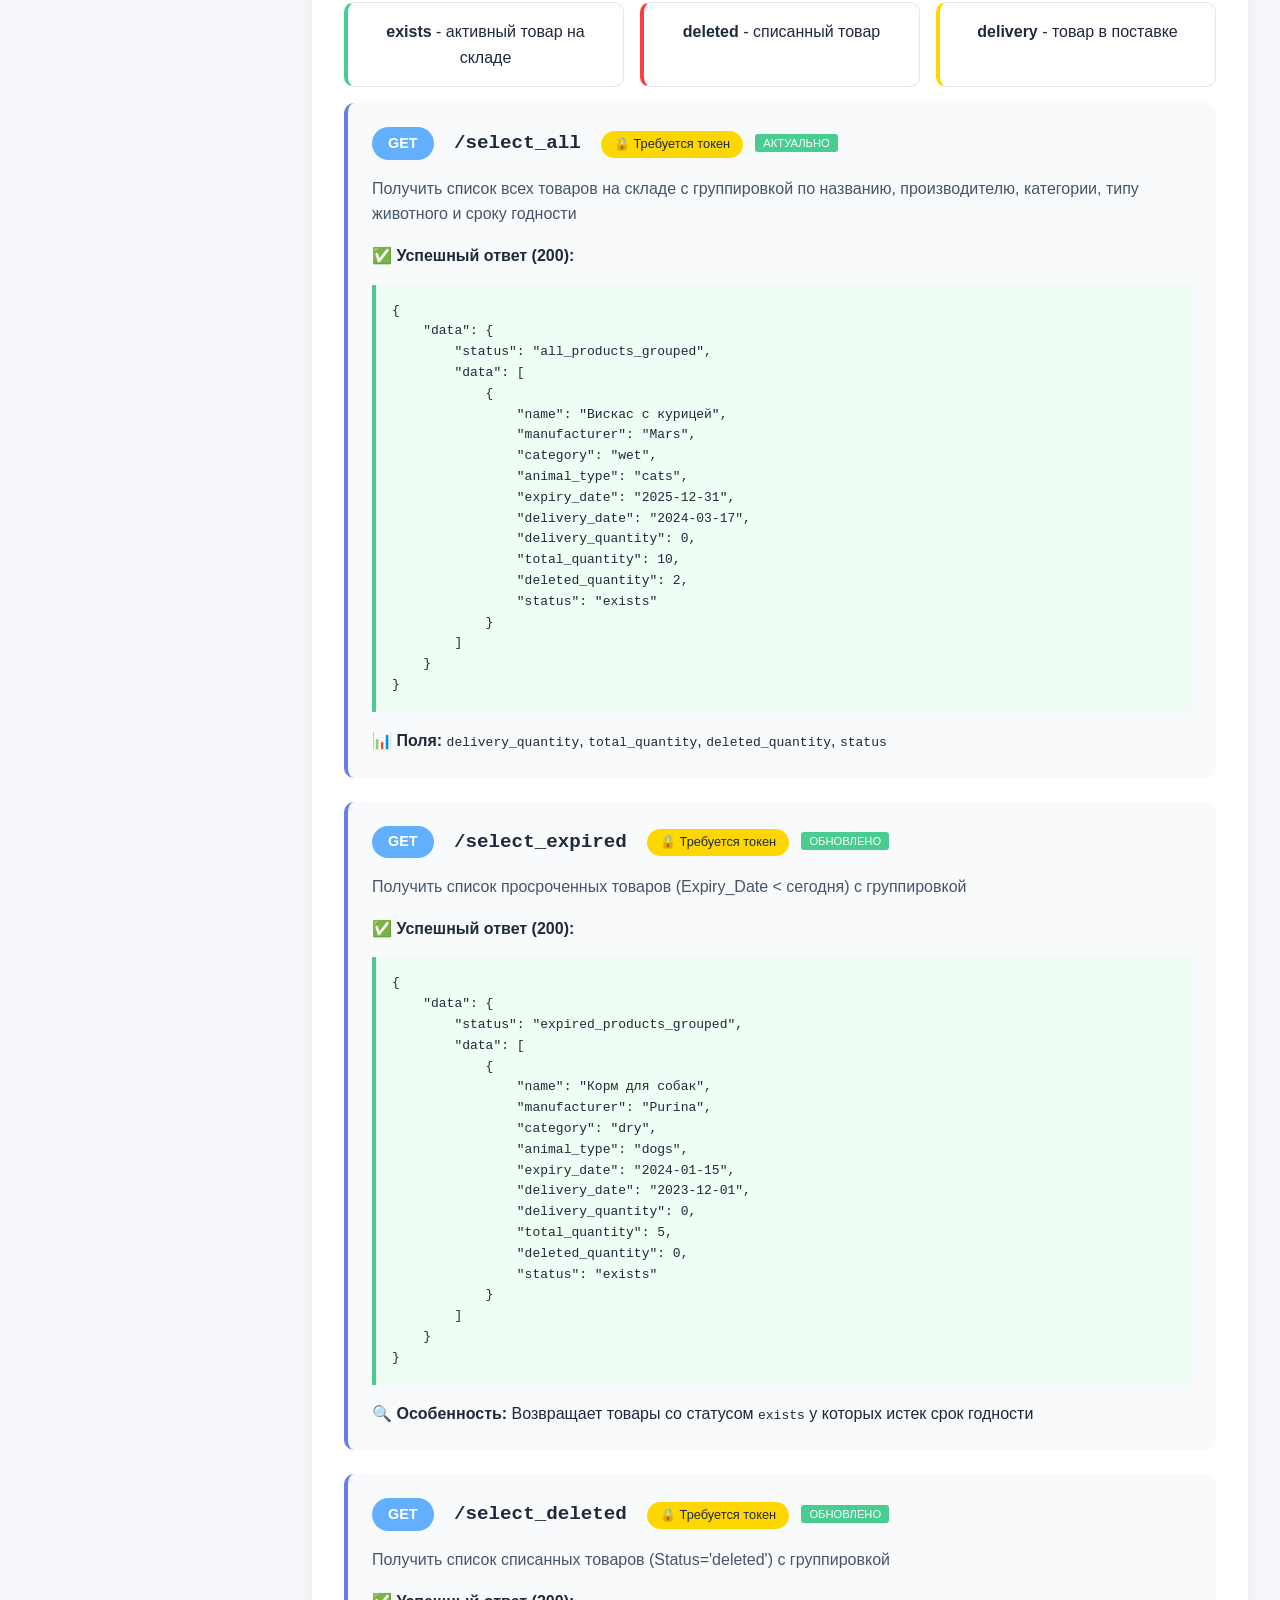
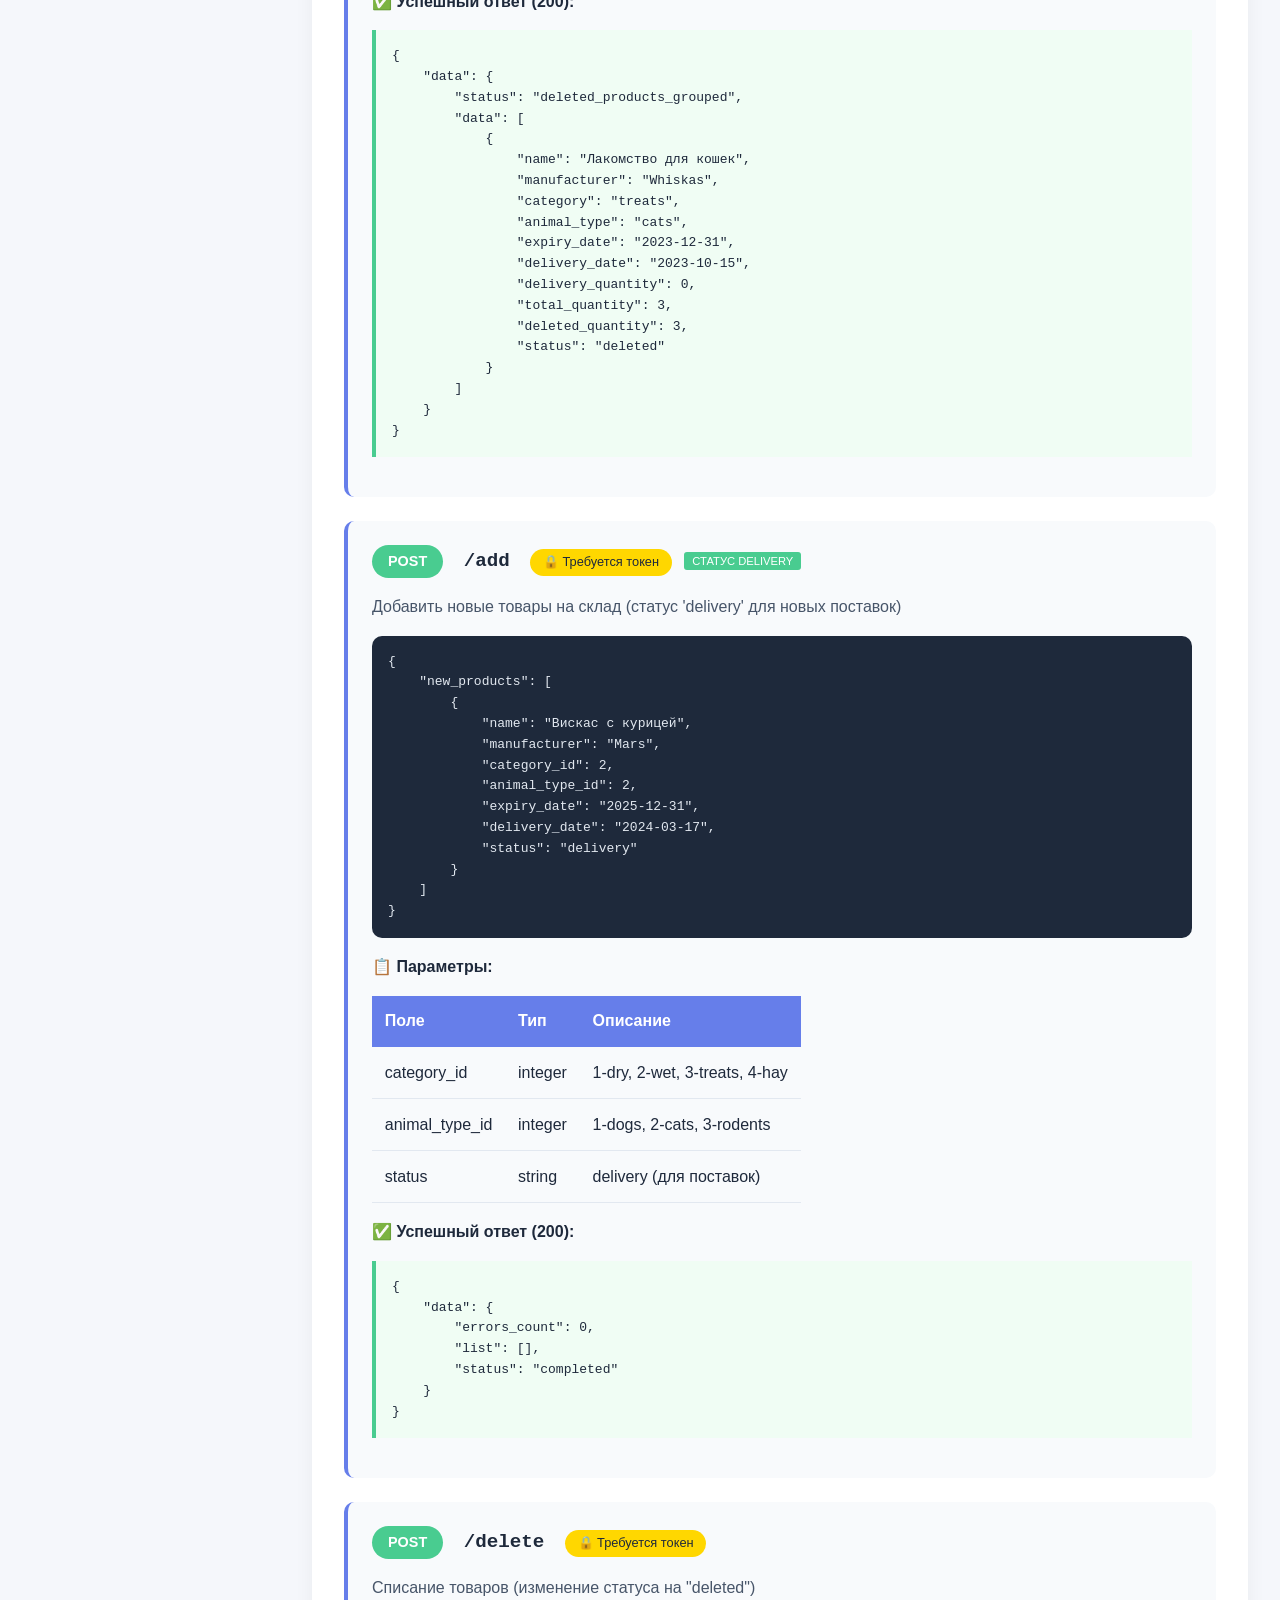
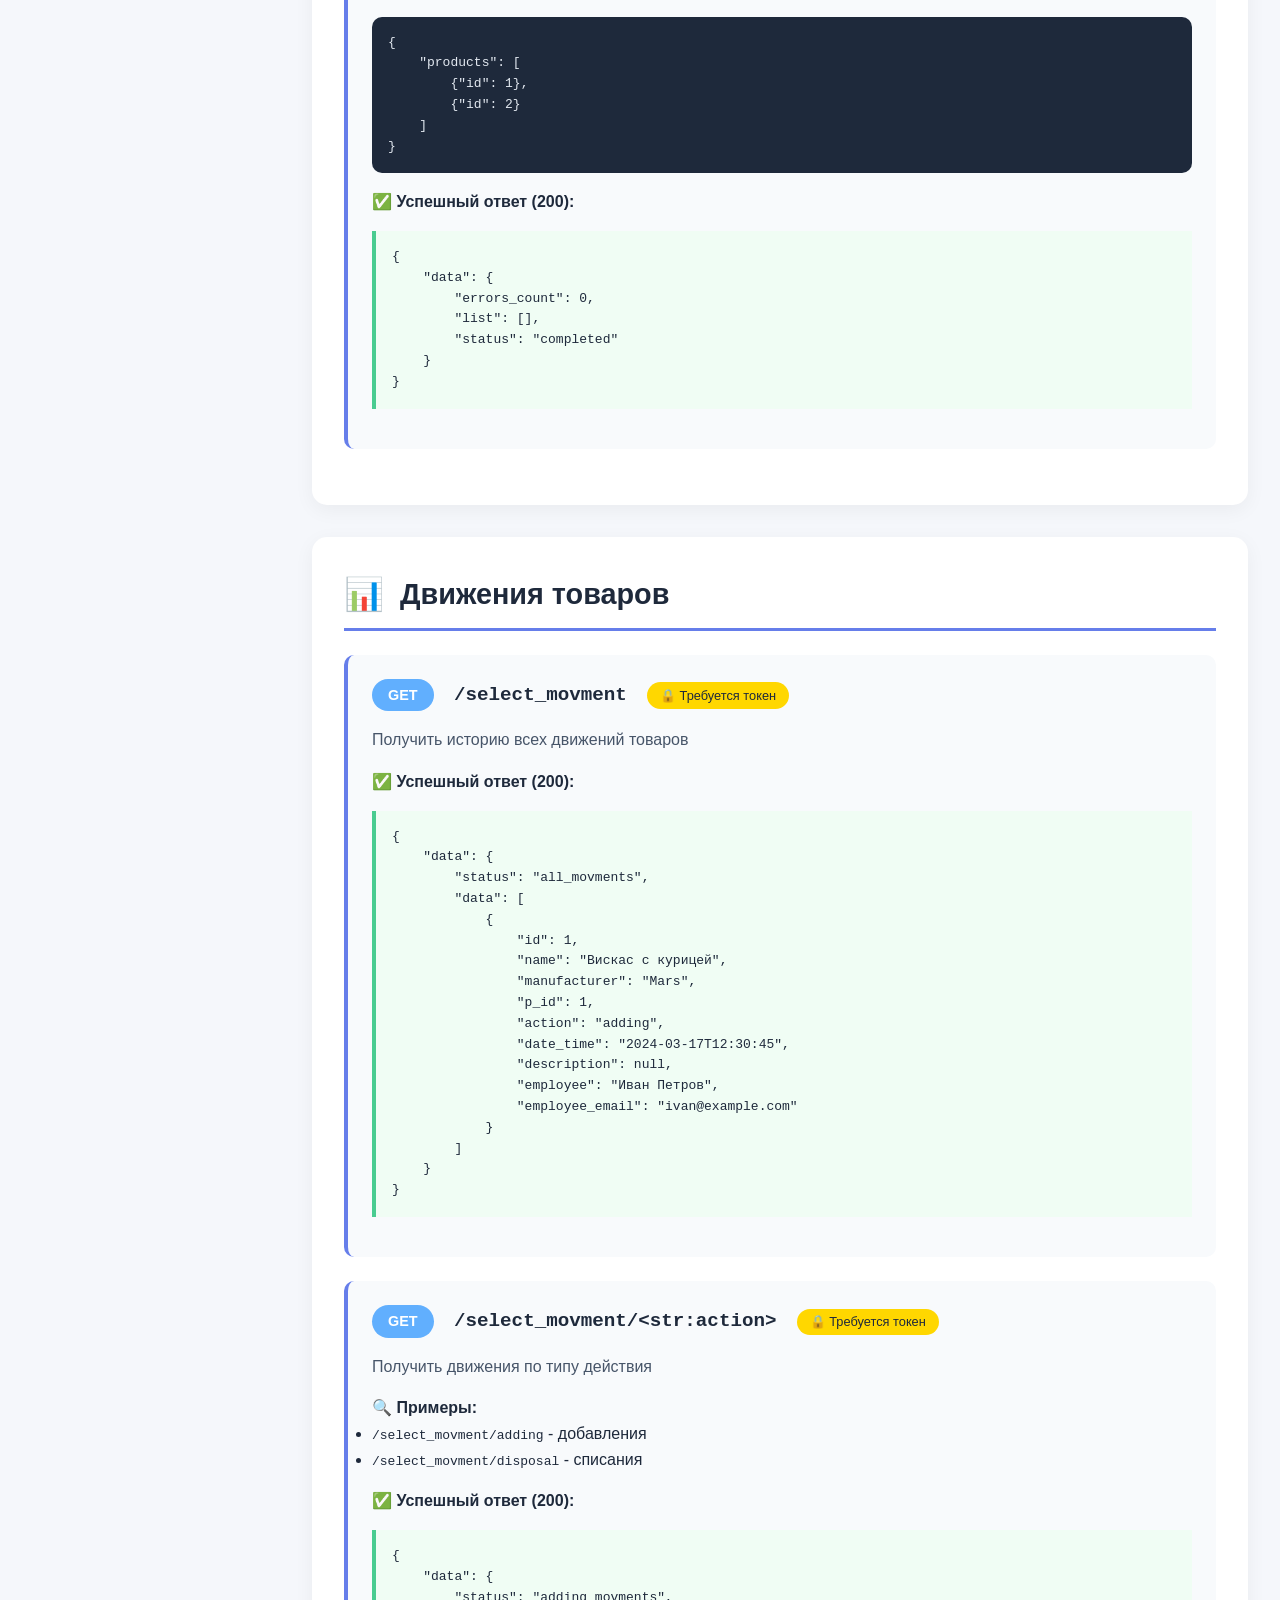
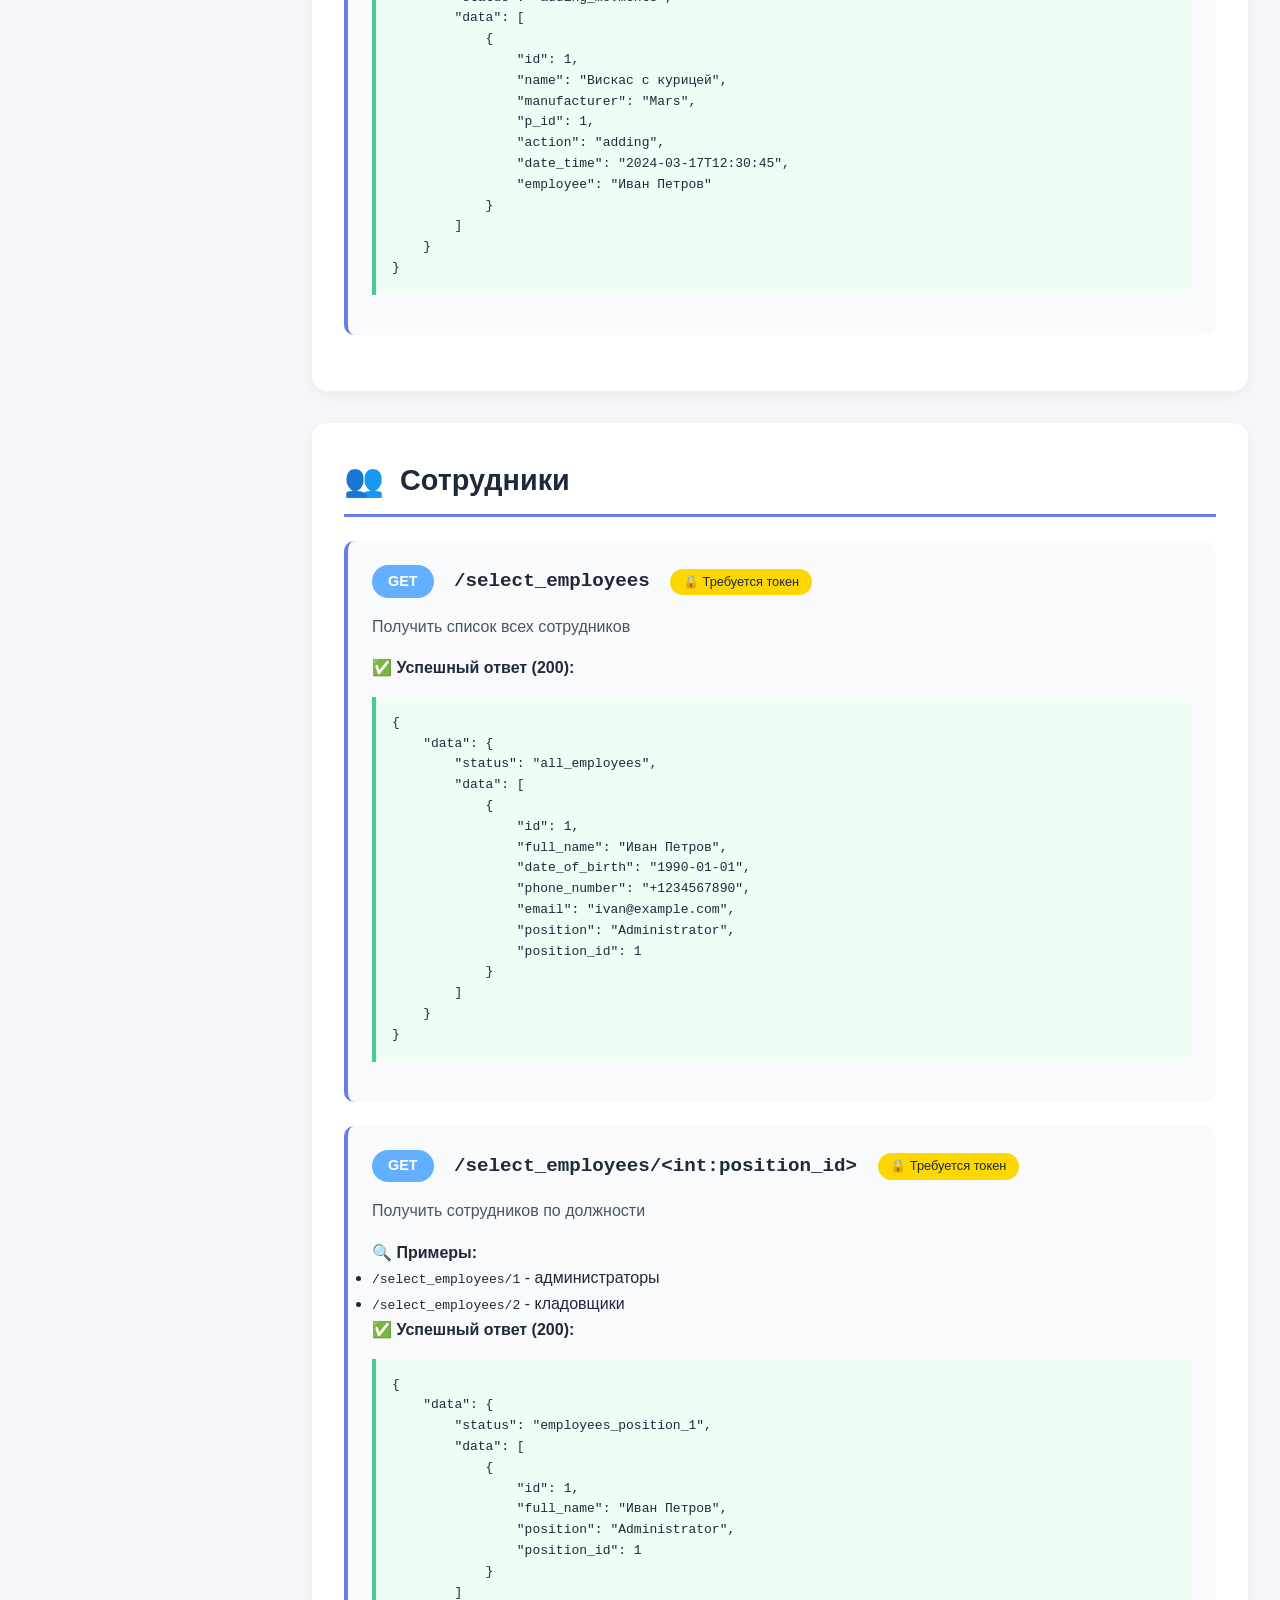
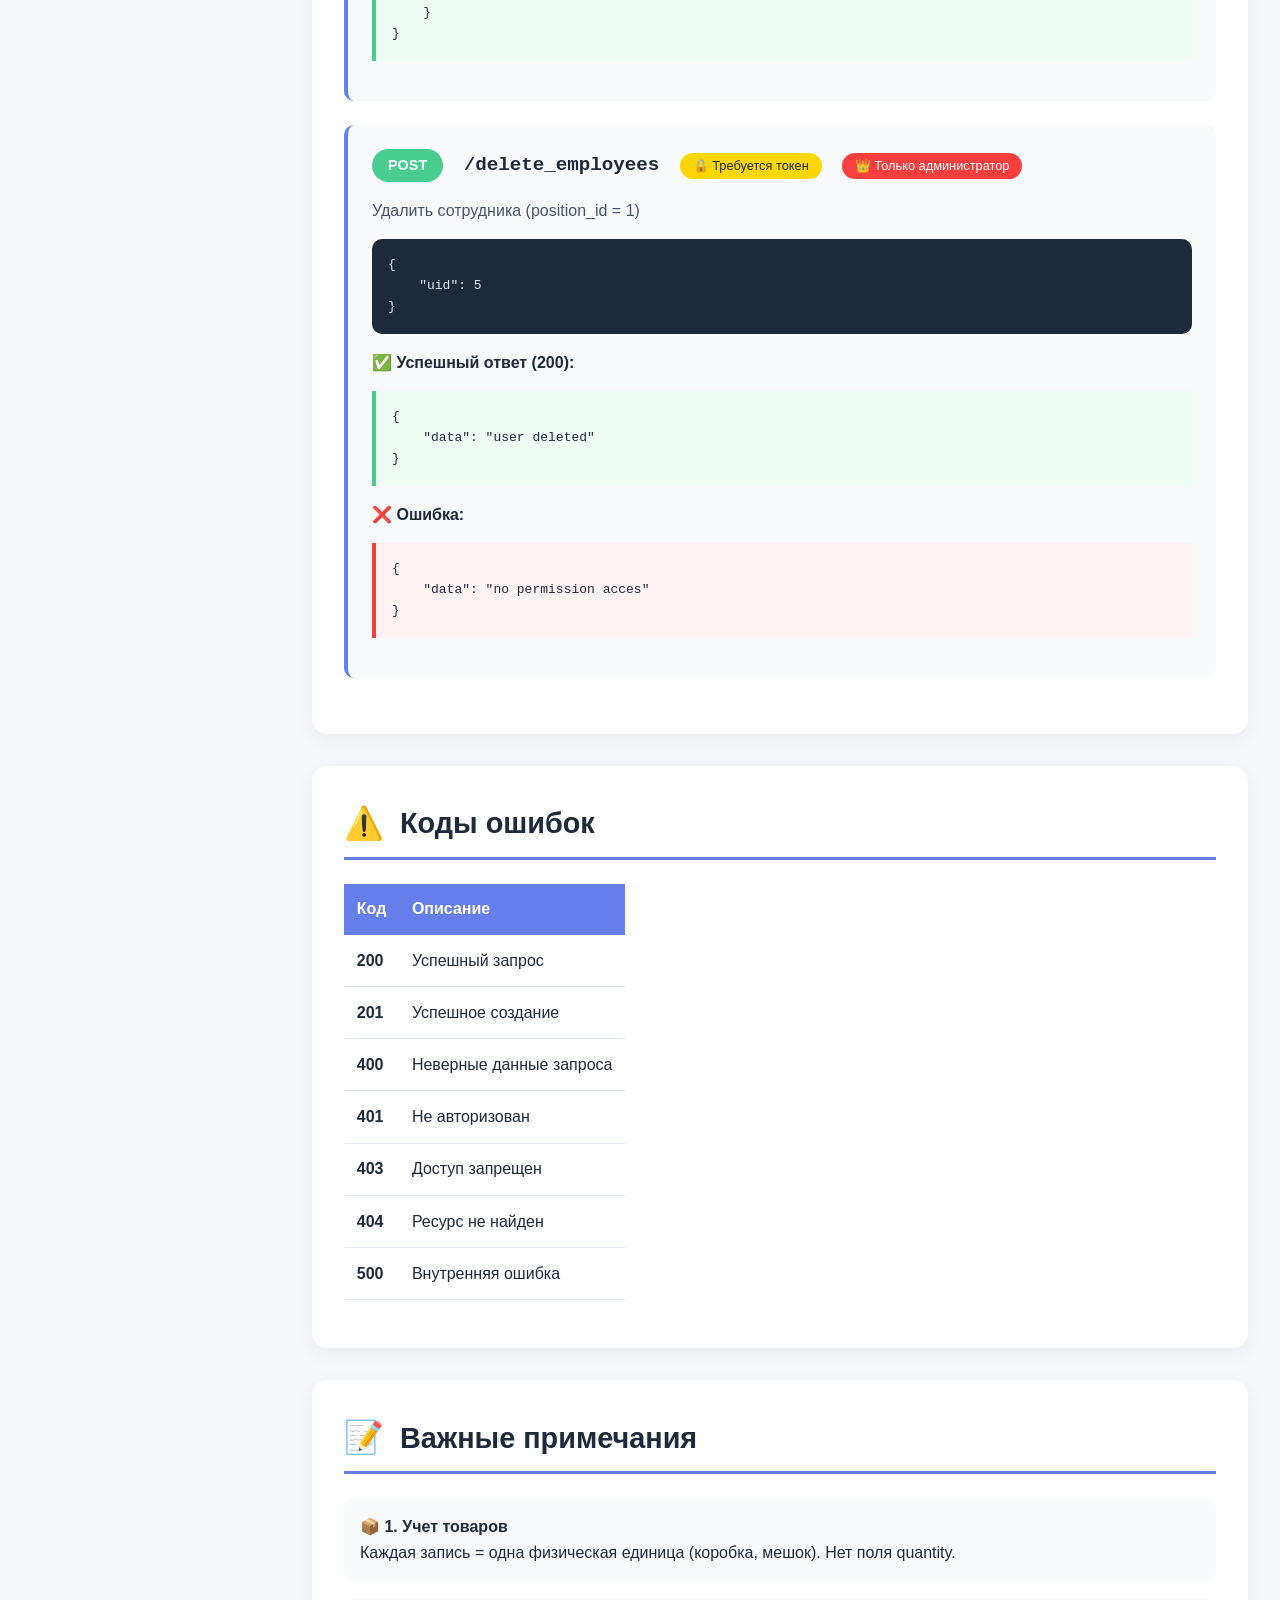
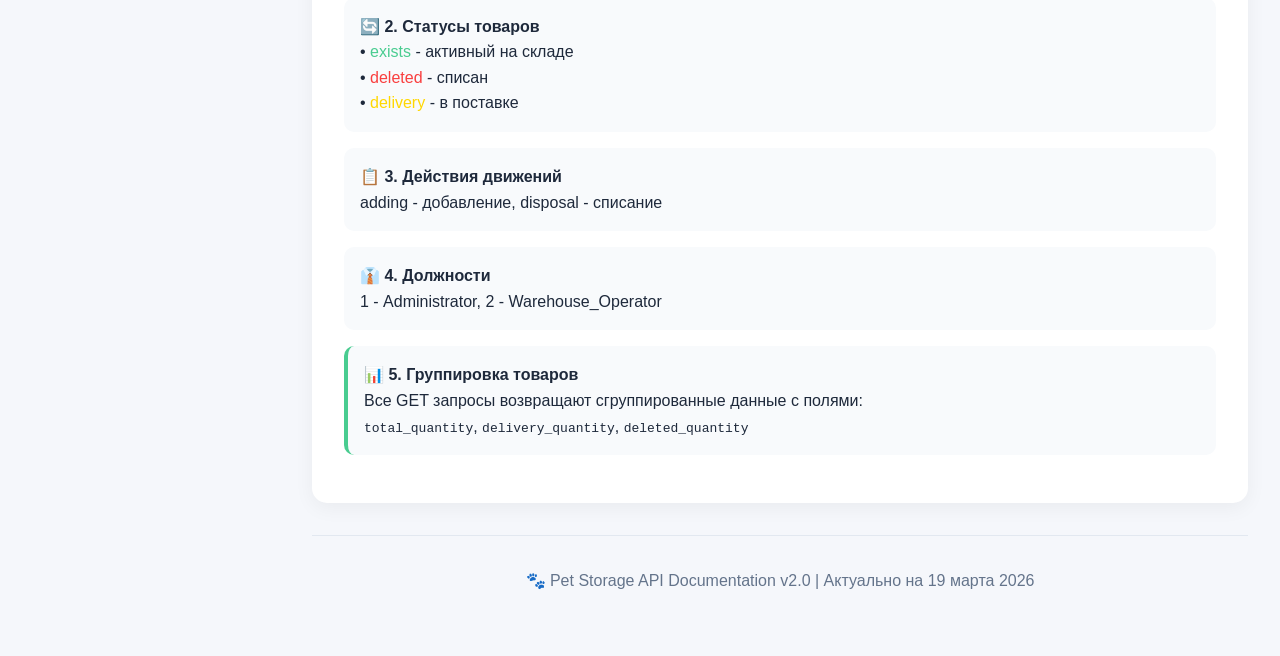
==== commit 5add637c: "Update index.html" ====
--- a/index.html
+++ b/index.html
@@ -267,6 +267,11 @@
             color: white;
         }
 
+        .badge-updated {
+            background: #49cc90;
+            color: white;
+        }
+
         .description {
             margin: 1rem 0;
             color: #475569;
@@ -464,6 +469,33 @@
             .response-error pre {
                 font-size: 0.75rem;
             }
+        }
+
+        .status-table {
+            display: grid;
+            grid-template-columns: repeat(auto-fit, minmax(200px, 1fr));
+            gap: 1rem;
+            margin: 1rem 0;
+        }
+
+        .status-card {
+            background: white;
+            border: 1px solid #e2e8f0;
+            border-radius: 10px;
+            padding: 1rem;
+            text-align: center;
+        }
+
+        .status-card.exists {
+            border-left: 4px solid #49cc90;
+        }
+
+        .status-card.deleted {
+            border-left: 4px solid #f93e3e;
+        }
+
+        .status-card.delivery {
+            border-left: 4px solid #ffd700;
         }
     </style>
 </head>
@@ -632,7 +664,7 @@
     "user": {
         "full_name": "Иван Петров",
         "email": "ivan@example.com",
-        "position": "Admin"
+        "position": "Administrator"
     }
 }</pre>
                     </div>
@@ -667,7 +699,7 @@
     "user": {
         "full_name": "Иван Петров",
         "email": "ivan@example.com",
-        "position": "Admin"
+        "position": "Administrator"
     }
 }</pre>
                     </div>
@@ -701,19 +733,31 @@
                 </div>
             </section>
 
-            <!-- Товары (ОБНОВЛЕНО) -->
+            <!-- Товары -->
             <section id="products" class="section">
                 <div class="section-title">
                     <span class="section-icon">📦</span>
                     <h2>Товары</h2>
                 </div>
 
-                <!-- Получить все товары (ГРУППИРОВКА) -->
+                <div class="status-table">
+                    <div class="status-card exists">
+                        <strong>exists</strong> - активный товар на складе
+                    </div>
+                    <div class="status-card deleted">
+                        <strong>deleted</strong> - списанный товар
+                    </div>
+                    <div class="status-card delivery">
+                        <strong>delivery</strong> - товар в поставке
+                    </div>
+                </div>
+
+                <!-- Получить все товары -->
                 <div id="select_all" class="endpoint">
                     <span class="method method-get">GET</span>
                     <span class="endpoint-url">/select_all</span>
                     <span class="badge badge-auth">🔒 Требуется токен</span>
-                    <span class="new-badge">ОБНОВЛЕНО</span>
+                    <span class="new-badge">АКТУАЛЬНО</span>
                     <div class="description">Получить список всех товаров на складе с группировкой по названию, производителю, категории, типу животного и сроку годности</div>
 
                     <h4>✅ Успешный ответ (200):</h4>
@@ -729,25 +773,25 @@
                 "animal_type": "cats",
                 "expiry_date": "2025-12-31",
                 "delivery_date": "2024-03-17",
+                "delivery_quantity": 0,
                 "total_quantity": 10,
-                "active_quantity": 8,
                 "deleted_quantity": 2,
-                "status": "active"
+                "status": "exists"
             }
         ]
     }
 }</pre>
                     </div>
-                    <p><strong>🔍 Что изменилось:</strong> Теперь товары группируются по одинаковым позициям. Вместо отдельных записей для каждой единицы товара, вы получаете одну запись с указанием общего количества, количества активных и списанных.</p>
-                </div>
-
-                <!-- Просроченные товары (ОБНОВЛЕНО) -->
+                    <p><strong>📊 Поля:</strong> <code>delivery_quantity</code>, <code>total_quantity</code>, <code>deleted_quantity</code>, <code>status</code></p>
+                </div>
+
+                <!-- Просроченные товары -->
                 <div id="select_expired" class="endpoint">
                     <span class="method method-get">GET</span>
                     <span class="endpoint-url">/select_expired</span>
                     <span class="badge badge-auth">🔒 Требуется токен</span>
                     <span class="new-badge">ОБНОВЛЕНО</span>
-                    <div class="description">Получить список просроченных товаров с группировкой</div>
+                    <div class="description">Получить список просроченных товаров (Expiry_Date &lt; сегодня) с группировкой</div>
 
                     <h4>✅ Успешный ответ (200):</h4>
                     <div class="response-success">
@@ -762,23 +806,25 @@
                 "animal_type": "dogs",
                 "expiry_date": "2024-01-15",
                 "delivery_date": "2023-12-01",
-                "quantity": 5,
-                "status": "expired"
+                "delivery_quantity": 0,
+                "total_quantity": 5,
+                "deleted_quantity": 0,
+                "status": "exists"
             }
         ]
     }
 }</pre>
                     </div>
-                    <p><strong>🔍 Что изменилось:</strong> Просроченные товары теперь группируются по одинаковым позициям с указанием общего количества просроченных единиц.</p>
-                </div>
-
-                <!-- Списанные товары (ОБНОВЛЕНО) -->
+                    <p><strong>🔍 Особенность:</strong> Возвращает товары со статусом <code>exists</code> у которых истек срок годности</p>
+                </div>
+
+                <!-- Списанные товары -->
                 <div id="select_deleted" class="endpoint">
                     <span class="method method-get">GET</span>
                     <span class="endpoint-url">/select_deleted</span>
                     <span class="badge badge-auth">🔒 Требуется токен</span>
                     <span class="new-badge">ОБНОВЛЕНО</span>
-                    <div class="description">Получить список списанных товаров с группировкой</div>
+                    <div class="description">Получить список списанных товаров (Status='deleted') с группировкой</div>
 
                     <h4>✅ Успешный ответ (200):</h4>
                     <div class="response-success">
@@ -793,14 +839,15 @@
                 "animal_type": "cats",
                 "expiry_date": "2023-12-31",
                 "delivery_date": "2023-10-15",
-                "quantity": 3,
+                "delivery_quantity": 0,
+                "total_quantity": 3,
+                "deleted_quantity": 3,
                 "status": "deleted"
             }
         ]
     }
 }</pre>
                     </div>
-                    <p><strong>🔍 Что изменилось:</strong> Списанные товары теперь группируются по одинаковым позициям с указанием общего количества списанных единиц.</p>
                 </div>
 
                 <!-- Добавить товары -->
@@ -808,7 +855,8 @@
                     <span class="method method-post">POST</span>
                     <span class="endpoint-url">/add</span>
                     <span class="badge badge-auth">🔒 Требуется токен</span>
-                    <div class="description">Добавить новые товары на склад</div>
+                    <span class="new-badge">СТАТУС DELIVERY</span>
+                    <div class="description">Добавить новые товары на склад (статус 'delivery' для новых поставок)</div>
 
                     <div class="request-box">
                         <pre>{
@@ -816,34 +864,26 @@
         {
             "name": "Вискас с курицей",
             "manufacturer": "Mars",
-            "category_id": 1,
-            "animal_type_id": 1,
+            "category_id": 2,
+            "animal_type_id": 2,
             "expiry_date": "2025-12-31",
-            "delivery_date": "2024-03-17"
+            "delivery_date": "2024-03-17",
+            "status": "delivery"
         }
     ]
 }</pre>
                     </div>
 
-                    <h4>📋 Параметры (category_id и animal_type_id):</h4>
+                    <h4>📋 Параметры:</h4>
                     <table>
                         <tr>
-                            <th>ID</th>
-                            <th>Категория</th>
+                            <th>Поле</th>
+                            <th>Тип</th>
+                            <th>Описание</th>
                         </tr>
-                        <tr><td>1</td><td>dry</td></tr>
-                        <tr><td>2</td><td>wet</td></tr>
-                        <tr><td>3</td><td>treats</td></tr>
-                        <tr><td>4</td><td>hay</td></tr>
-                    </table>
-                    <table>
-                        <tr>
-                            <th>ID</th>
-                            <th>Тип животного</th>
-                        </tr>
-                        <tr><td>1</td><td>dogs</td></tr>
-                        <tr><td>2</td><td>cats</td></tr>
-                        <tr><td>3</td><td>rodents</td></tr>
+                        <tr><td>category_id</td><td>integer</td><td>1-dry, 2-wet, 3-treats, 4-hay</td></tr>
+                        <tr><td>animal_type_id</td><td>integer</td><td>1-dogs, 2-cats, 3-rodents</td></tr>
+                        <tr><td>status</td><td>string</td><td>delivery (для поставок)</td></tr>
                     </table>
 
                     <h4>✅ Успешный ответ (200):</h4>
@@ -852,7 +892,7 @@
     "data": {
         "errors_count": 0,
         "list": [],
-        "status": "not added"
+        "status": "completed"
     }
 }</pre>
                     </div>
@@ -869,8 +909,7 @@
                         <pre>{
     "products": [
         {"id": 1},
-        {"id": 2},
-        {"id": 3}
+        {"id": 2}
     ]
 }</pre>
                     </div>
@@ -881,34 +920,7 @@
     "data": {
         "errors_count": 0,
         "list": [],
-        "status": "not added"
-    }
-}</pre>
-                    </div>
-                </div>
-
-                <!-- GET add - справочники (скрыто) -->
-                <div style="display: none;" class="endpoint">
-                    <span class="method method-get">GET</span>
-                    <span class="endpoint-url">/add</span>
-                    <span class="badge badge-auth">🔒 Требуется токен</span>
-                    <div class="description">Получить справочники категорий и типов животных</div>
-
-                    <h4>✅ Успешный ответ (200):</h4>
-                    <div class="response-success">
-                        <pre>{
-    "data": {
-        "categories": [
-            {"id": 1, "type": "dry"},
-            {"id": 2, "type": "wet"},
-            {"id": 3, "type": "treats"},
-            {"id": 4, "type": "hay"}
-        ],
-        "animal_types": [
-            {"id": 1, "type": "dogs"},
-            {"id": 2, "type": "cats"},
-            {"id": 3, "type": "rodents"}
-        ]
+        "status": "completed"
     }
 }</pre>
                     </div>
@@ -941,7 +953,7 @@
                 "manufacturer": "Mars",
                 "p_id": 1,
                 "action": "adding",
-                "date_time": "2024-03-17T12:30:45.123Z",
+                "date_time": "2024-03-17T12:30:45",
                 "description": null,
                 "employee": "Иван Петров",
                 "employee_email": "ivan@example.com"
@@ -957,13 +969,12 @@
                     <span class="method method-get">GET</span>
                     <span class="endpoint-url">/select_movment/&lt;str:action&gt;</span>
                     <span class="badge badge-auth">🔒 Требуется токен</span>
-                    <span class="new-badge">NEW</span>
-                    <div class="description">Получить движения по типу действия (adding, disposal)</div>
+                    <div class="description">Получить движения по типу действия</div>
 
                     <h4>🔍 Примеры:</h4>
                     <ul style="margin-bottom: 1rem;">
-                        <li><code>/select_movment/adding</code> - только добавления</li>
-                        <li><code>/select_movment/disposal</code> - только списания</li>
+                        <li><code>/select_movment/adding</code> - добавления</li>
+                        <li><code>/select_movment/disposal</code> - списания</li>
                     </ul>
 
                     <h4>✅ Успешный ответ (200):</h4>
@@ -978,10 +989,8 @@
                 "manufacturer": "Mars",
                 "p_id": 1,
                 "action": "adding",
-                "date_time": "2024-03-17T12:30:45.123Z",
-                "description": null,
-                "employee": "Иван Петров",
-                "employee_email": "ivan@example.com"
+                "date_time": "2024-03-17T12:30:45",
+                "employee": "Иван Петров"
             }
         ]
     }
@@ -1030,11 +1039,10 @@
                     <span class="method method-get">GET</span>
                     <span class="endpoint-url">/select_employees/&lt;int:position_id&gt;</span>
                     <span class="badge badge-auth">🔒 Требуется токен</span>
-                    <span class="new-badge">NEW</span>
                     <div class="description">Получить сотрудников по должности</div>
 
                     <h4>🔍 Примеры:</h4>
-                    <ul style="margin-bottom: 1rem;">
+                    <ul>
                         <li><code>/select_employees/1</code> - администраторы</li>
                         <li><code>/select_employees/2</code> - кладовщики</li>
                     </ul>
@@ -1048,9 +1056,6 @@
             {
                 "id": 1,
                 "full_name": "Иван Петров",
-                "date_of_birth": "1990-01-01",
-                "phone_number": "+1234567890",
-                "email": "ivan@example.com",
                 "position": "Administrator",
                 "position_id": 1
             }
@@ -1066,7 +1071,7 @@
                     <span class="endpoint-url">/delete_employees</span>
                     <span class="badge badge-auth">🔒 Требуется токен</span>
                     <span class="badge badge-admin">👑 Только администратор</span>
-                    <div class="description">Удалить сотрудника (только для администратора, position_id = 1)</div>
+                    <div class="description">Удалить сотрудника (position_id = 1)</div>
 
                     <div class="request-box">
                         <pre>{
@@ -1074,30 +1079,14 @@
 }</pre>
                     </div>
 
-                    <h4>📋 Параметры:</h4>
-                    <table>
-                        <tr>
-                            <th>Поле</th>
-                            <th>Тип</th>
-                            <th>Обязательность</th>
-                            <th>Описание</th>
-                        </tr>
-                        <tr>
-                            <td>uid</td>
-                            <td>integer</td>
-                            <td class="param-required">✅ Да</td>
-                            <td>ID пользователя для удаления</td>
-                        </tr>
-                    </table>
-
-                    <h4>✅ Успешный ответ (200):</h4>
-                    <div class="response-success">
-                        <pre>{
-    "data": "user not found"
-}</pre>
-                    </div>
-
-                    <h4>❌ Ошибка доступа (200 с ошибкой):</h4>
+                    <h4>✅ Успешный ответ (200):</h4>
+                    <div class="response-success">
+                        <pre>{
+    "data": "user deleted"
+}</pre>
+                    </div>
+
+                    <h4>❌ Ошибка:</h4>
                     <div class="response-error">
                         <pre>{
     "data": "no permission acces"
@@ -1118,34 +1107,13 @@
                         <th>Код</th>
                         <th>Описание</th>
                     </tr>
-                    <tr>
-                        <td><strong>200</strong></td>
-                        <td>Успешный запрос (даже при ошибках может возвращать 200 с полем "error")</td>
-                    </tr>
-                    <tr>
-                        <td><strong>201</strong></td>
-                        <td>Успешное создание</td>
-                    </tr>
-                    <tr>
-                        <td><strong>400</strong></td>
-                        <td>Неверные данные запроса</td>
-                    </tr>
-                    <tr>
-                        <td><strong>401</strong></td>
-                        <td>Не авторизован (нет токена)</td>
-                    </tr>
-                    <tr>
-                        <td><strong>403</strong></td>
-                        <td>Доступ запрещен (недостаточно прав)</td>
-                    </tr>
-                    <tr>
-                        <td><strong>404</strong></td>
-                        <td>Ресурс не найден</td>
-                    </tr>
-                    <tr>
-                        <td><strong>500</strong></td>
-                        <td>Внутренняя ошибка сервера</td>
-                    </tr>
+                    <tr><td><strong>200</strong></td><td>Успешный запрос</td></tr>
+                    <tr><td><strong>201</strong></td><td>Успешное создание</td></tr>
+                    <tr><td><strong>400</strong></td><td>Неверные данные запроса</td></tr>
+                    <tr><td><strong>401</strong></td><td>Не авторизован</td></tr>
+                    <tr><td><strong>403</strong></td><td>Доступ запрещен</td></tr>
+                    <tr><td><strong>404</strong></td><td>Ресурс не найден</td></tr>
+                    <tr><td><strong>500</strong></td><td>Внутренняя ошибка</td></tr>
                 </table>
             </section>
 
@@ -1158,51 +1126,38 @@
 
                 <ul style="list-style-type: none; padding: 0;">
                     <li style="margin-bottom: 1rem; padding: 1rem; background: #f8fafc; border-radius: 10px;">
-                        <strong>📦 1. Каждая запись товара = одна физическая единица</strong><br>
-                        Каждая запись в БД соответствует одной коробке, мешку и т.д. Нет поля Quantity.
+                        <strong>📦 1. Учет товаров</strong><br>
+                        Каждая запись = одна физическая единица (коробка, мешок). Нет поля quantity.
                     </li>
                     <li style="margin-bottom: 1rem; padding: 1rem; background: #f8fafc; border-radius: 10px;">
-                        <strong>🔄 2. Статусы товаров:</strong><br>
-                        exists - активный (на складе)<br>
-                        deleted - списан/удален
+                        <strong>🔄 2. Статусы товаров</strong><br>
+                        • <span style="color: #49cc90;">exists</span> - активный на складе<br>
+                        • <span style="color: #f93e3e;">deleted</span> - списан<br>
+                        • <span style="color: #ffd700;">delivery</span> - в поставке
                     </li>
                     <li style="margin-bottom: 1rem; padding: 1rem; background: #f8fafc; border-radius: 10px;">
-                        <strong>📋 3. Действия движений:</strong><br>
-                        adding - добавление товара<br>
-                        disposal - списание товара
+                        <strong>📋 3. Действия движений</strong><br>
+                        adding - добавление, disposal - списание
                     </li>
                     <li style="margin-bottom: 1rem; padding: 1rem; background: #f8fafc; border-radius: 10px;">
-                        <strong>👔 4. Должности:</strong><br>
-                        1 - Administrator (полный доступ)<br>
-                        2 - Warehouse_Operator (ограниченный доступ)
-                    </li>
-                    <li style="margin-bottom: 1rem; padding: 1rem; background: #f8fafc; border-radius: 10px;">
-                        <strong>🔑 5. Токены:</strong><br>
-                        Токен автоматически создается при регистрации/входе и удаляется при выходе
-                    </li>
-                    <li style="margin-bottom: 1rem; padding: 1rem; background: #f8fafc; border-radius: 10px;">
-                        <strong>🆕 6. Новые эндпоинты:</strong><br>
-                        Добавлена фильтрация товаров (просроченные/списанные), движений по типу и сотрудников по должности
+                        <strong>👔 4. Должности</strong><br>
+                        1 - Administrator, 2 - Warehouse_Operator
                     </li>
                     <li style="margin-bottom: 1rem; padding: 1rem; background: #f8fafc; border-radius: 10px; border-left: 4px solid #49cc90;">
-                        <strong>📊 7. Группировка товаров (НОВОЕ!):</strong><br>
-                        Все GET запросы для товаров теперь возвращают сгруппированные данные:<br>
-                        - <strong>/select_all</strong> - возвращает <code>total_quantity</code>, <code>active_quantity</code>, <code>deleted_quantity</code><br>
-                        - <strong>/select_expired</strong> и <strong>/select_deleted</strong> - возвращают <code>quantity</code><br>
-                        Это позволяет видеть общее количество одинаковых позиций на складе.
+                        <strong>📊 5. Группировка товаров</strong><br>
+                        Все GET запросы возвращают сгруппированные данные с полями:<br>
+                        <code>total_quantity</code>, <code>delivery_quantity</code>, <code>deleted_quantity</code>
                     </li>
                 </ul>
             </section>
 
             <footer class="footer">
-                <p>🐾 Pet Storage API Documentation v1.1 | Разработано для управления складом зоомагазина</p>
-                <p style="margin-top: 0.5rem; font-size: 0.9rem;">Последнее обновление: 19 марта 2026</p>
+                <p>🐾 Pet Storage API Documentation v2.0 | Актуально на 19 марта 2026</p>
             </footer>
         </div>
     </div>
 
     <script>
-        // Управление навигацией
         const navToggle = document.getElementById('navToggle');
         const navContainer = document.getElementById('navContainer');
         const mainContent = document.getElementById('mainContent');
@@ -1221,22 +1176,17 @@
 
         navToggle.addEventListener('click', toggleNav);
 
-        // Закрытие навигации при клике на ссылку
         document.querySelectorAll('.nav-link, .nav-sublink').forEach(link => {
             link.addEventListener('click', (e) => {
                 e.preventDefault();
                 const targetId = link.getAttribute('href');
                 if (targetId && targetId !== '#') {
-                    const targetElement = document.querySelector(targetId);
-                    if (targetElement) {
-                        targetElement.scrollIntoView({ behavior: 'smooth' });
-                    }
+                    document.querySelector(targetId)?.scrollIntoView({ behavior: 'smooth' });
                 }
                 closeNav();
             });
         });
 
-        // Закрытие навигации при клике вне её
         document.addEventListener('click', (e) => {
             if (window.innerWidth <= 768) {
                 if (!navContainer.contains(e.target) && !navToggle.contains(e.target)) {
@@ -1244,28 +1194,6 @@
                 }
             }
         });
-
-        // Обновление активного пункта меню при скролле
-        window.addEventListener('scroll', () => {
-            const sections = document.querySelectorAll('section');
-            const navLinks = document.querySelectorAll('.nav-link');
-            
-            let current = '';
-            sections.forEach(section => {
-                const sectionTop = section.offsetTop;
-                const sectionHeight = section.clientHeight;
-                if (pageYOffset >= sectionTop - 200) {
-                    current = section.getAttribute('id');
-                }
-            });
-
-            navLinks.forEach(link => {
-                link.classList.remove('active');
-                if (link.getAttribute('href') === `#${current}`) {
-                    link.classList.add('active');
-                }
-            });
-        });
     </script>
 </body>
 </html>
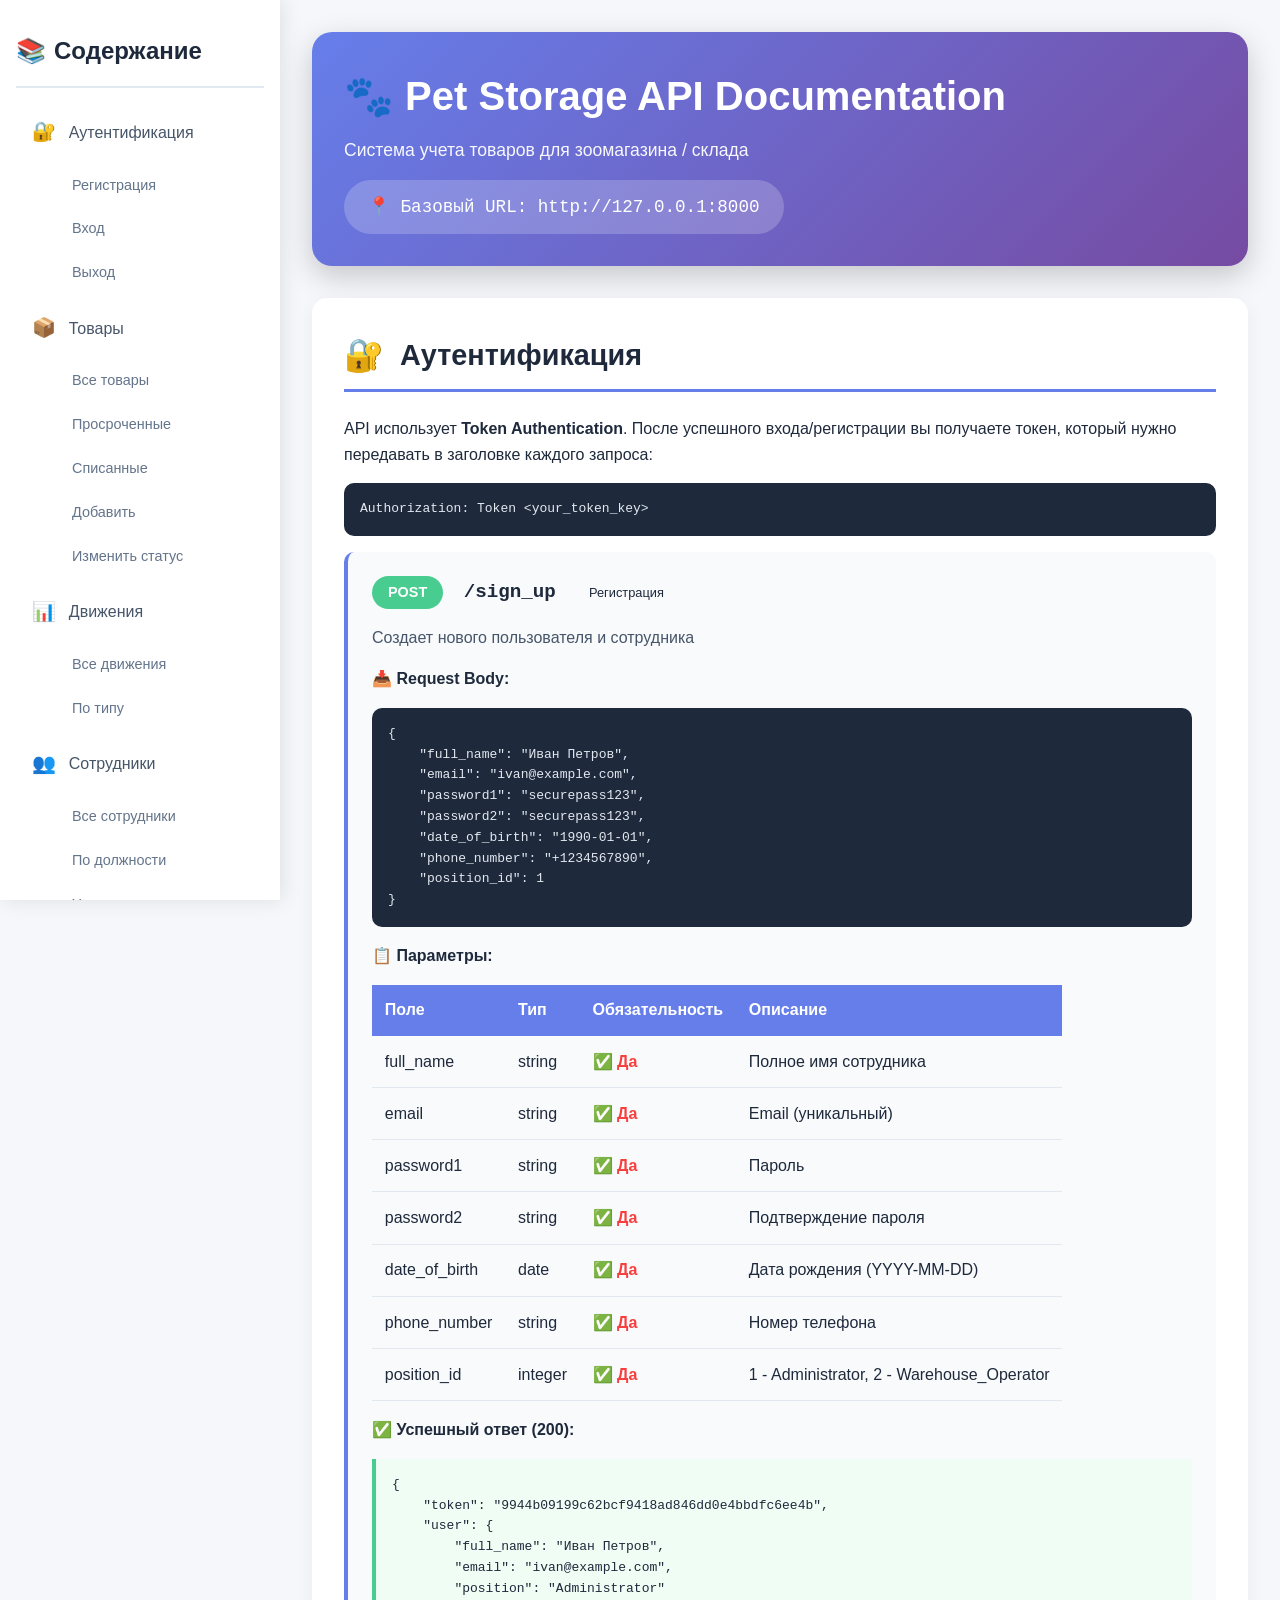
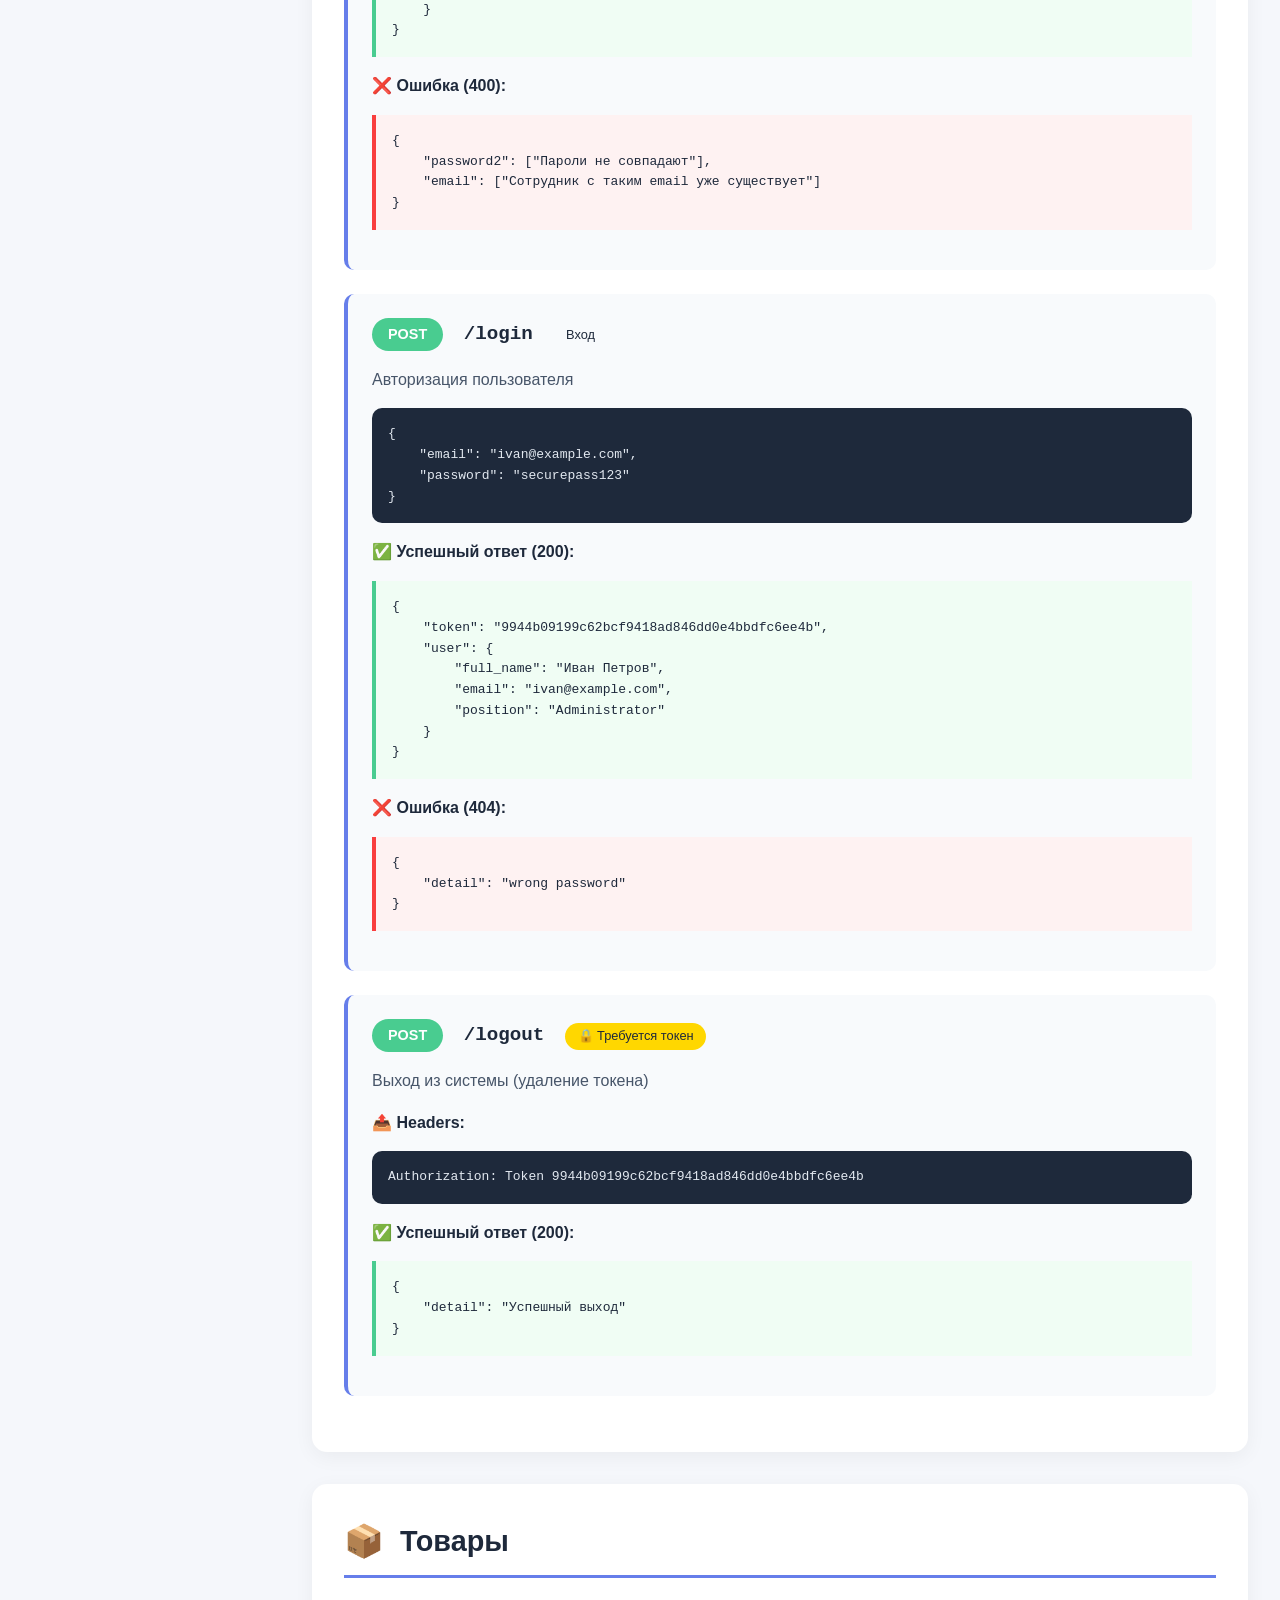
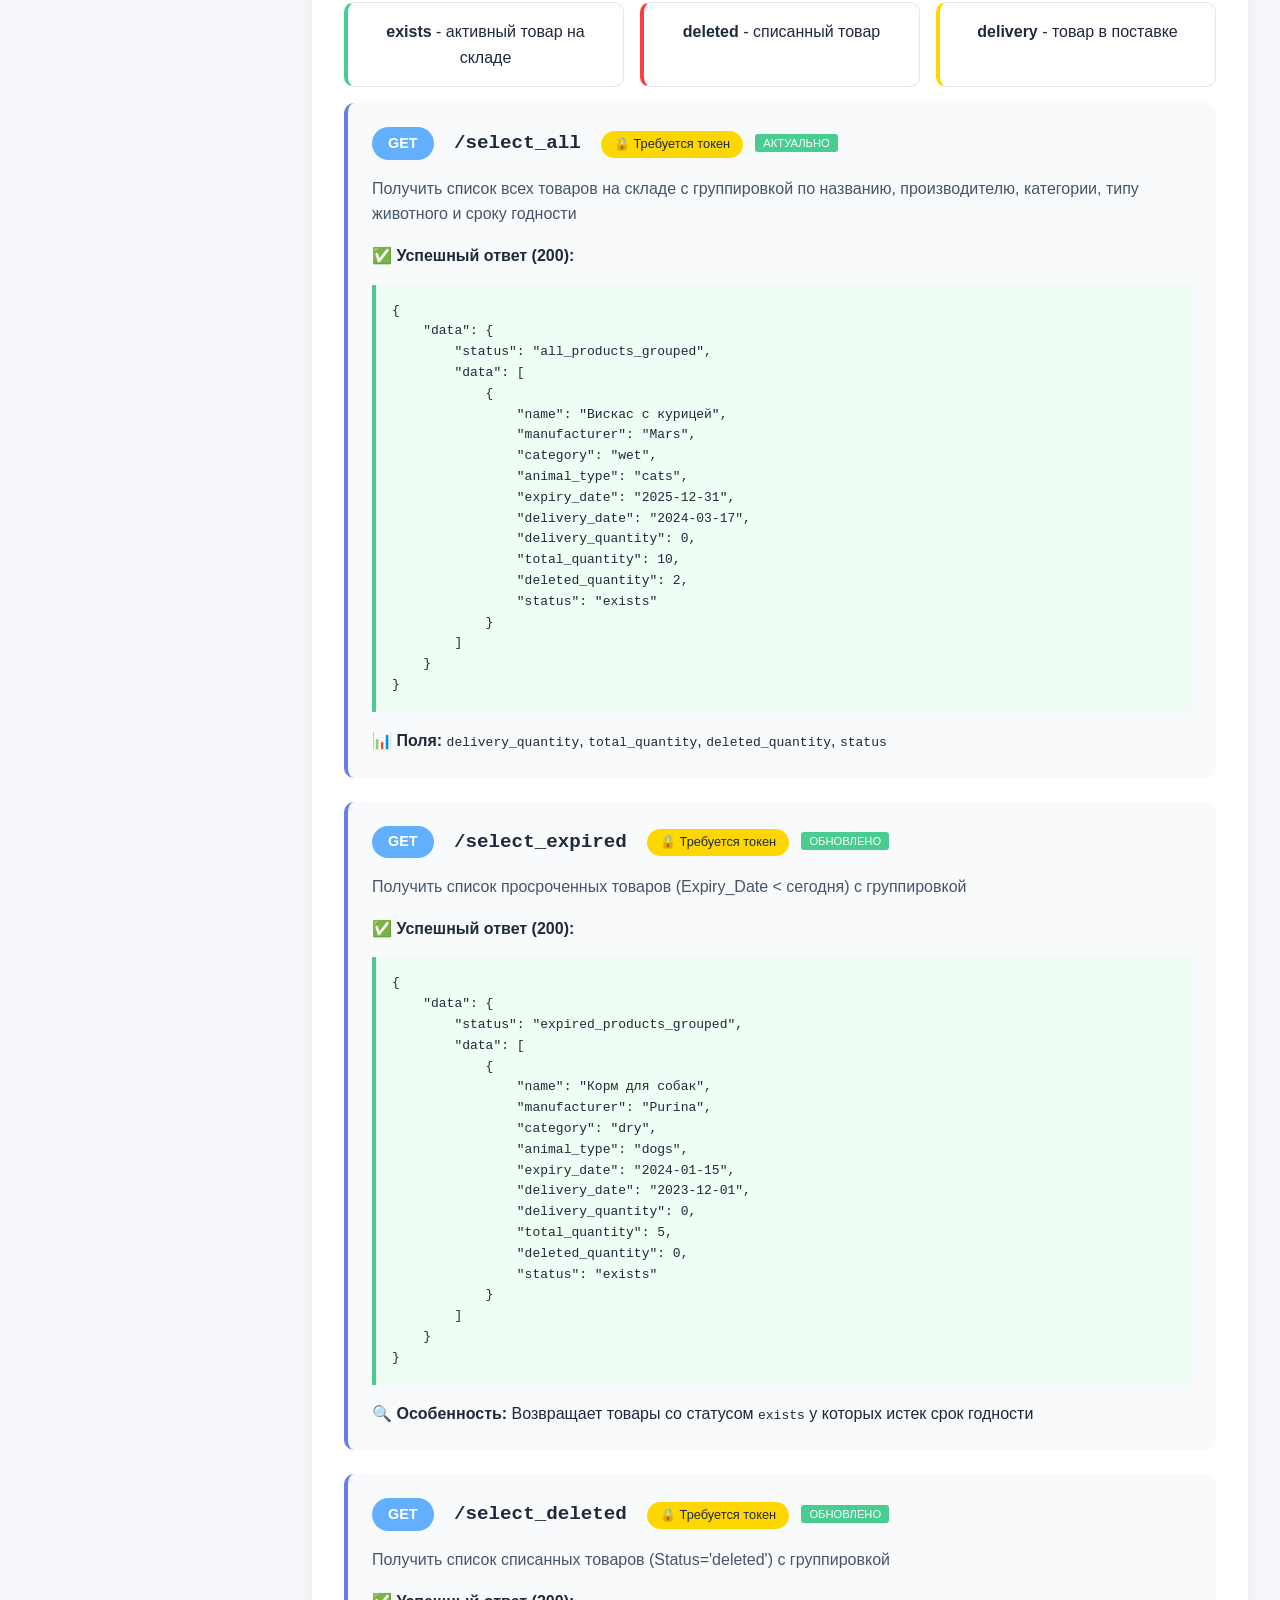
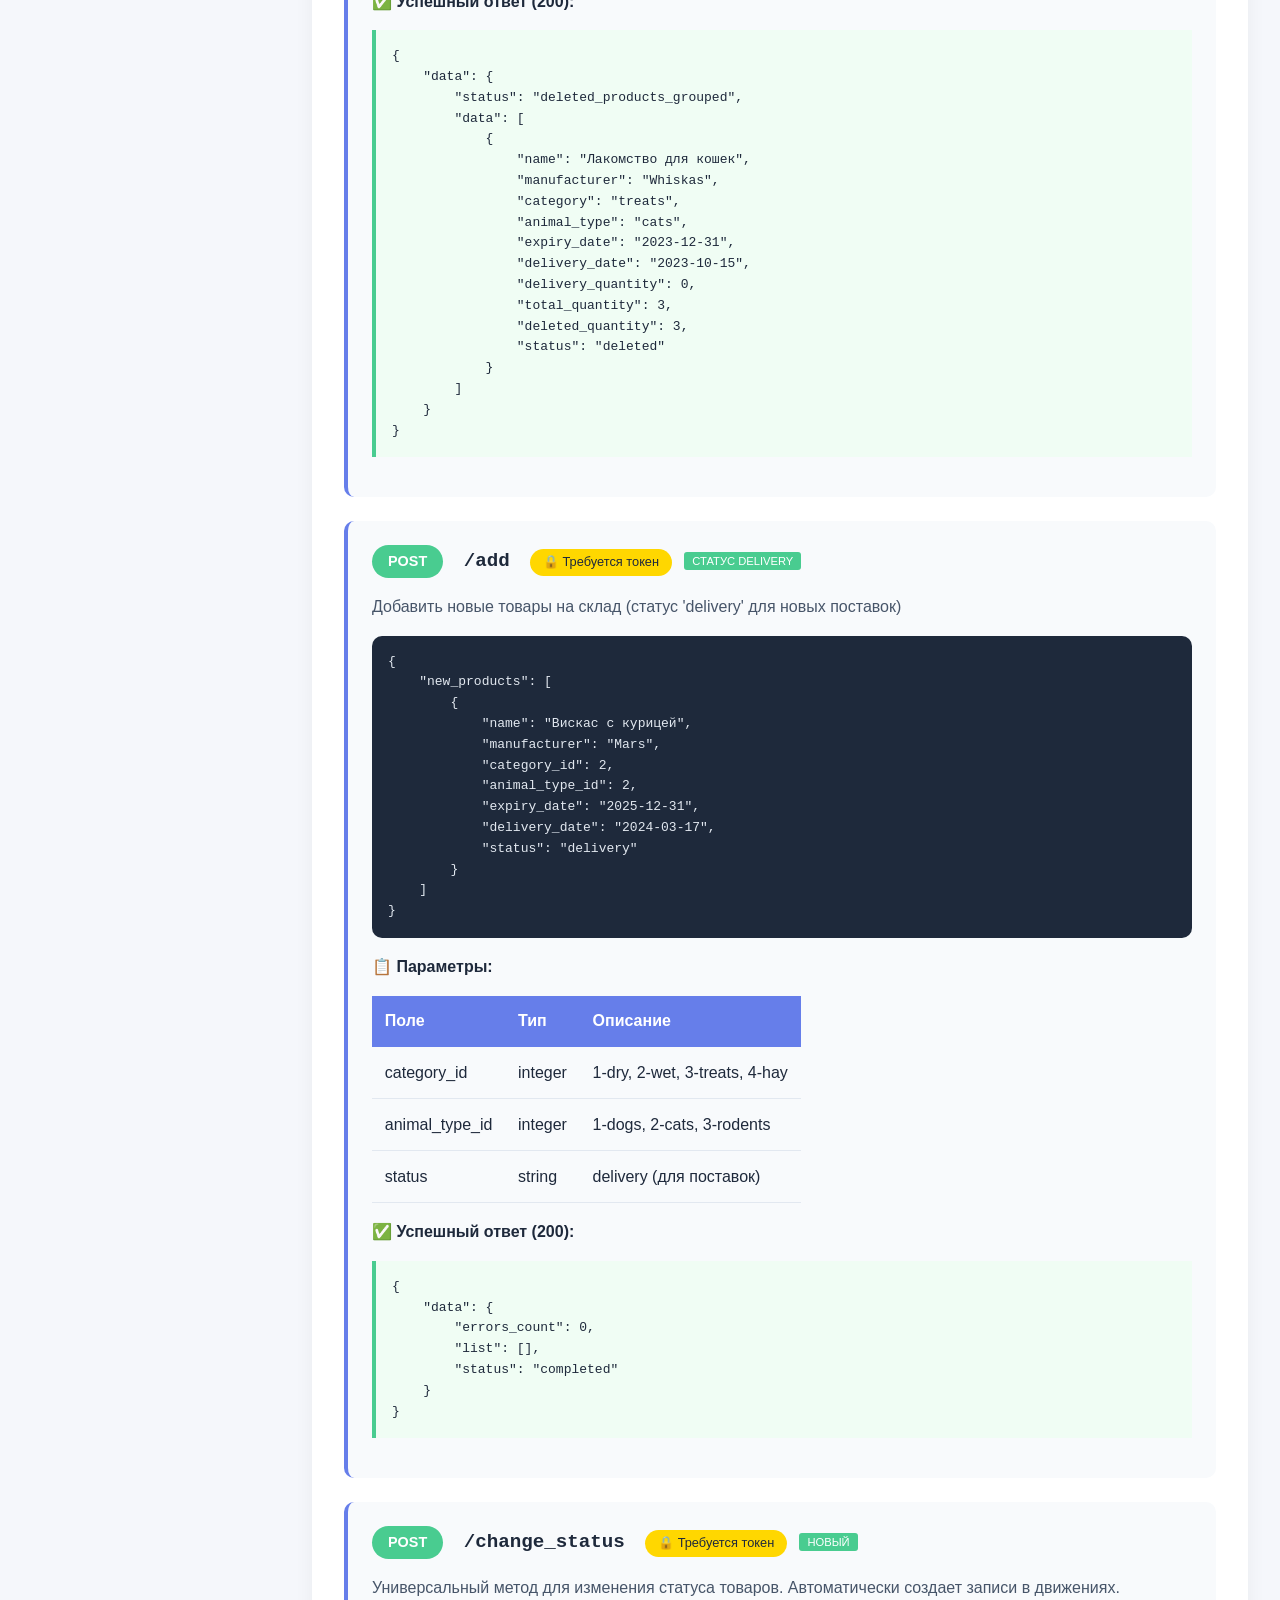
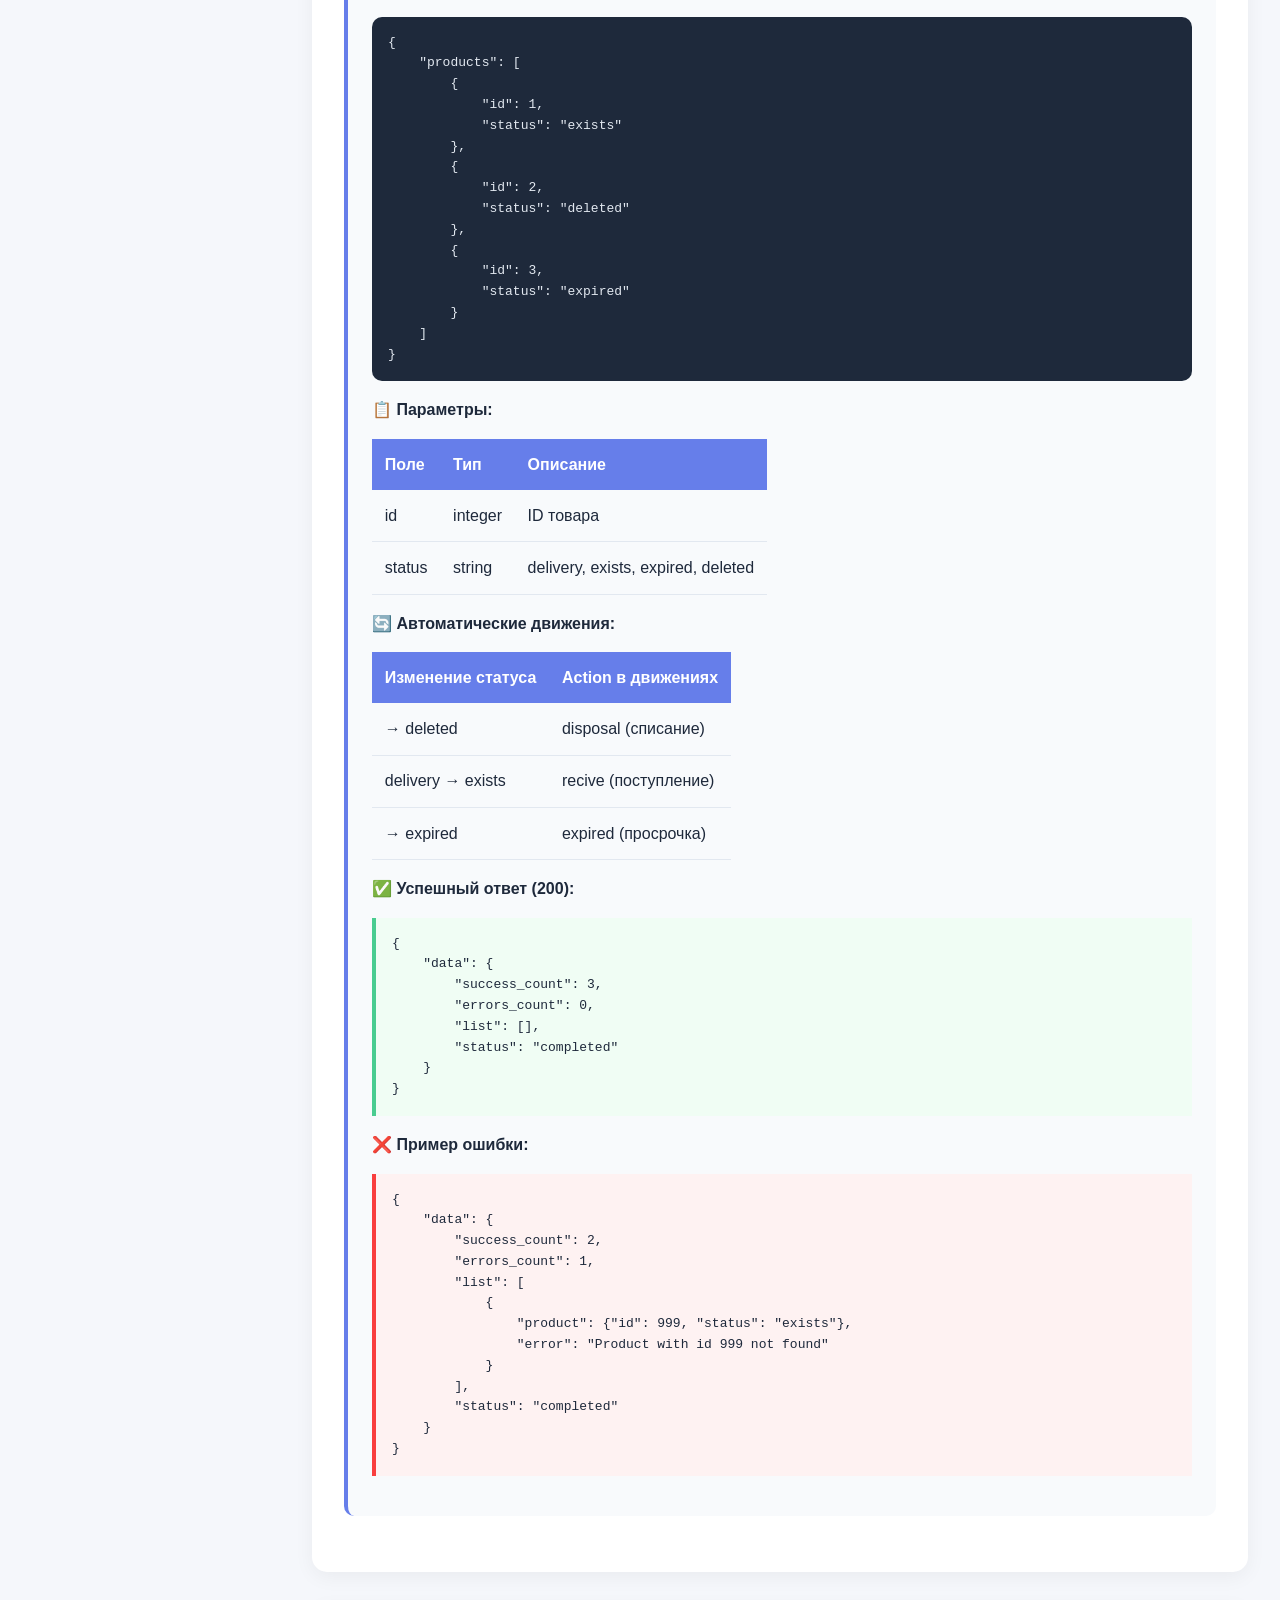
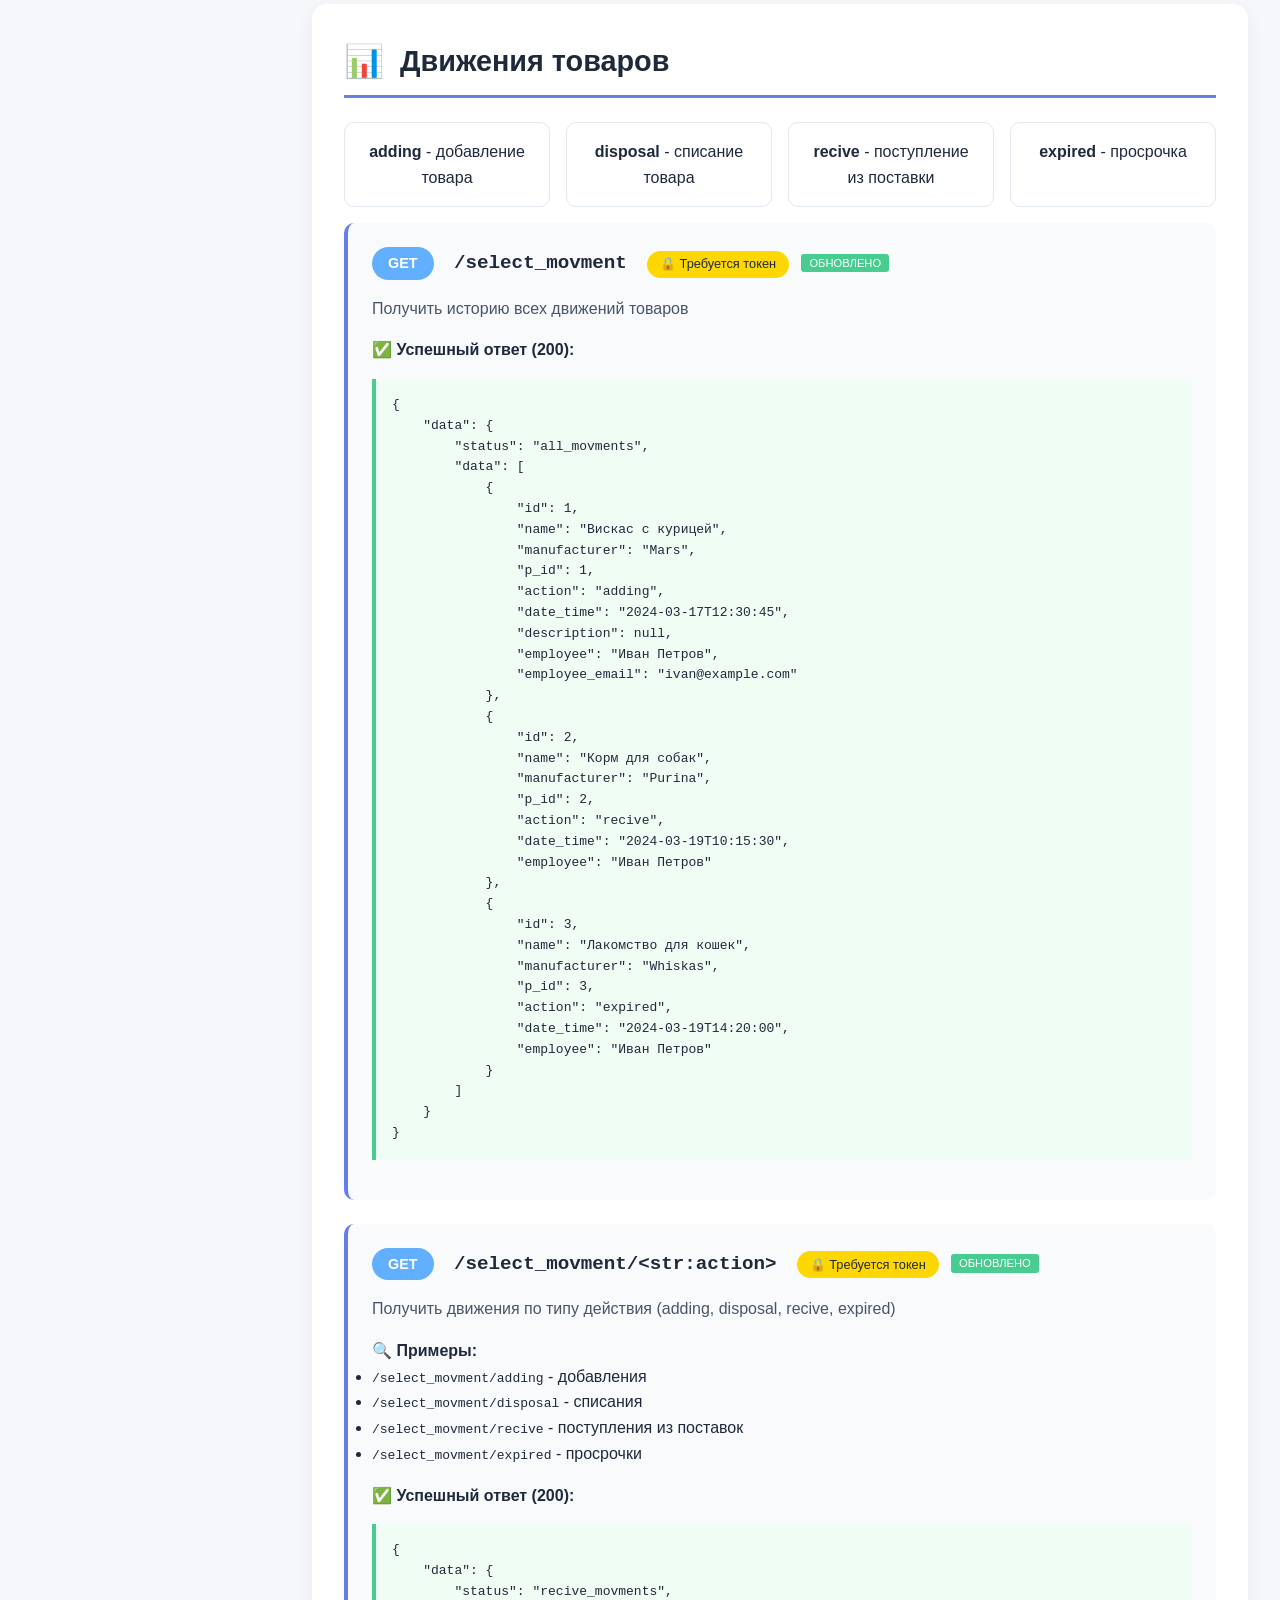
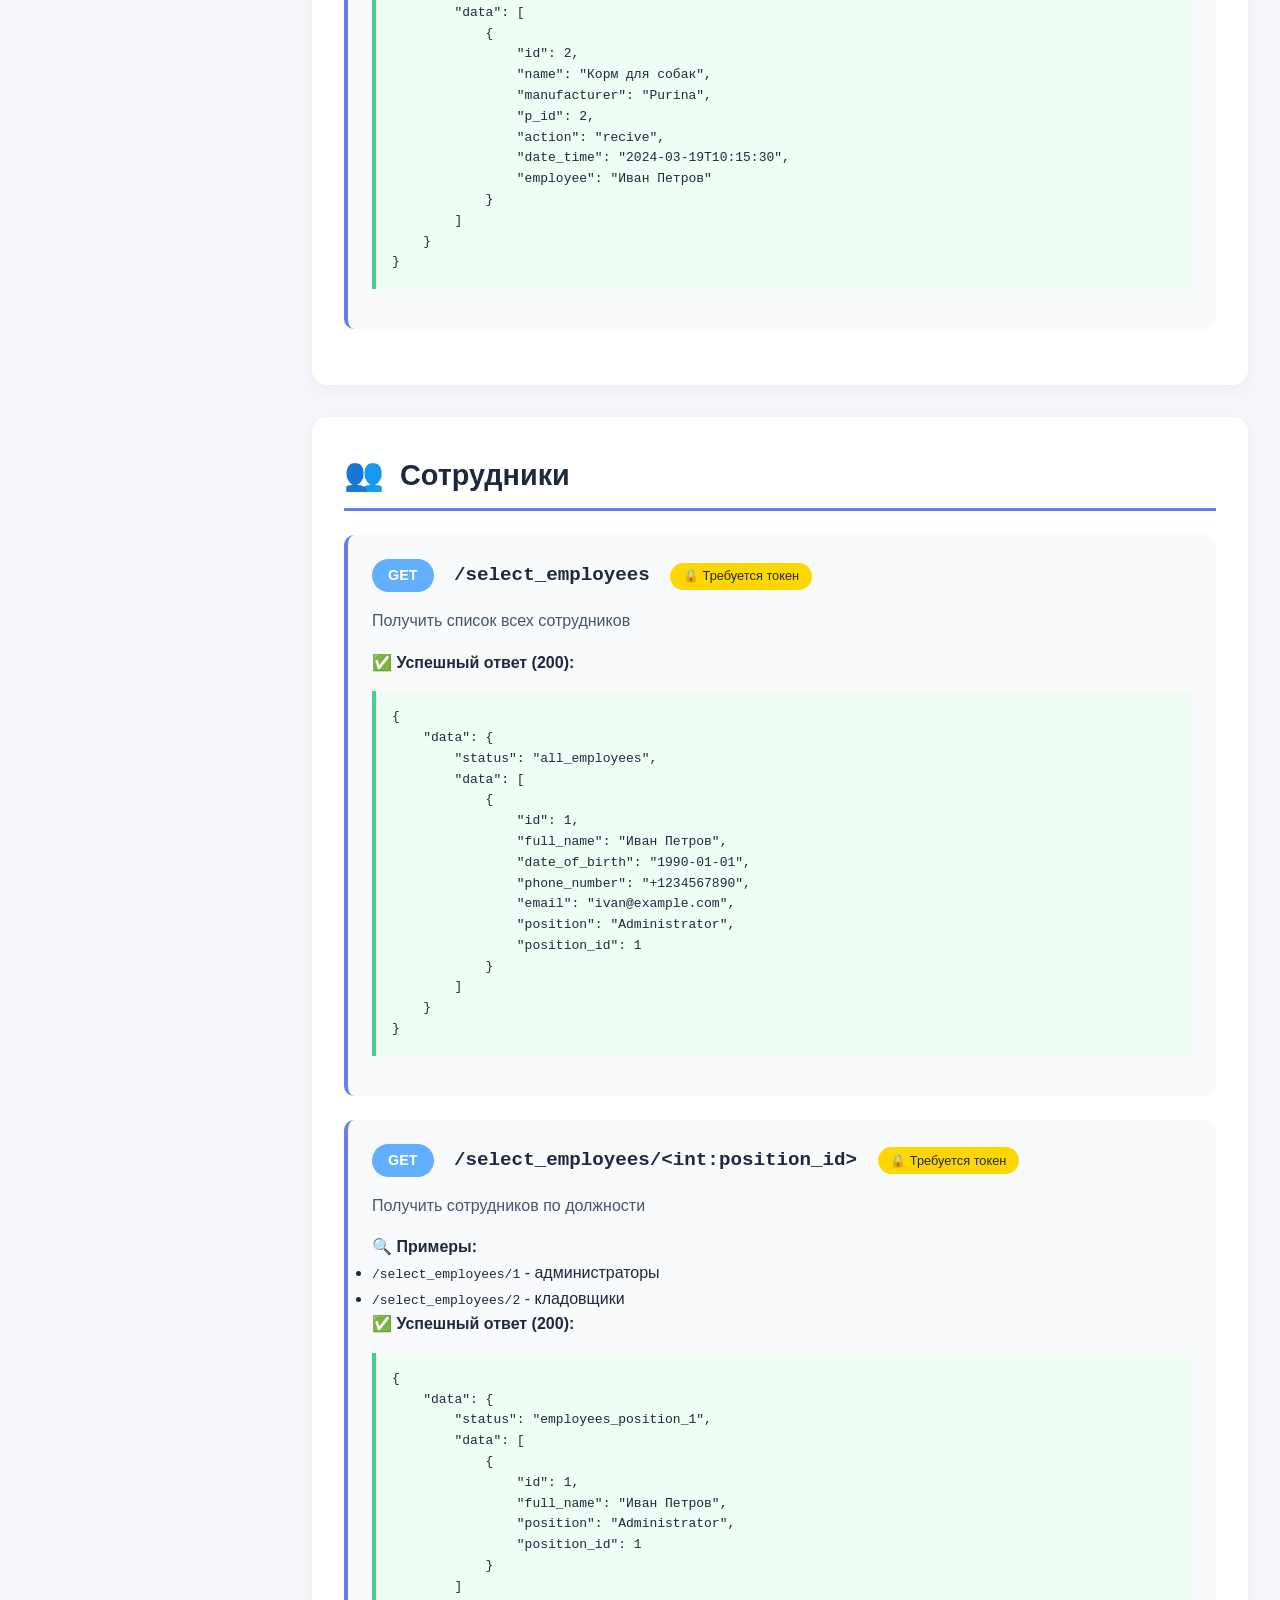
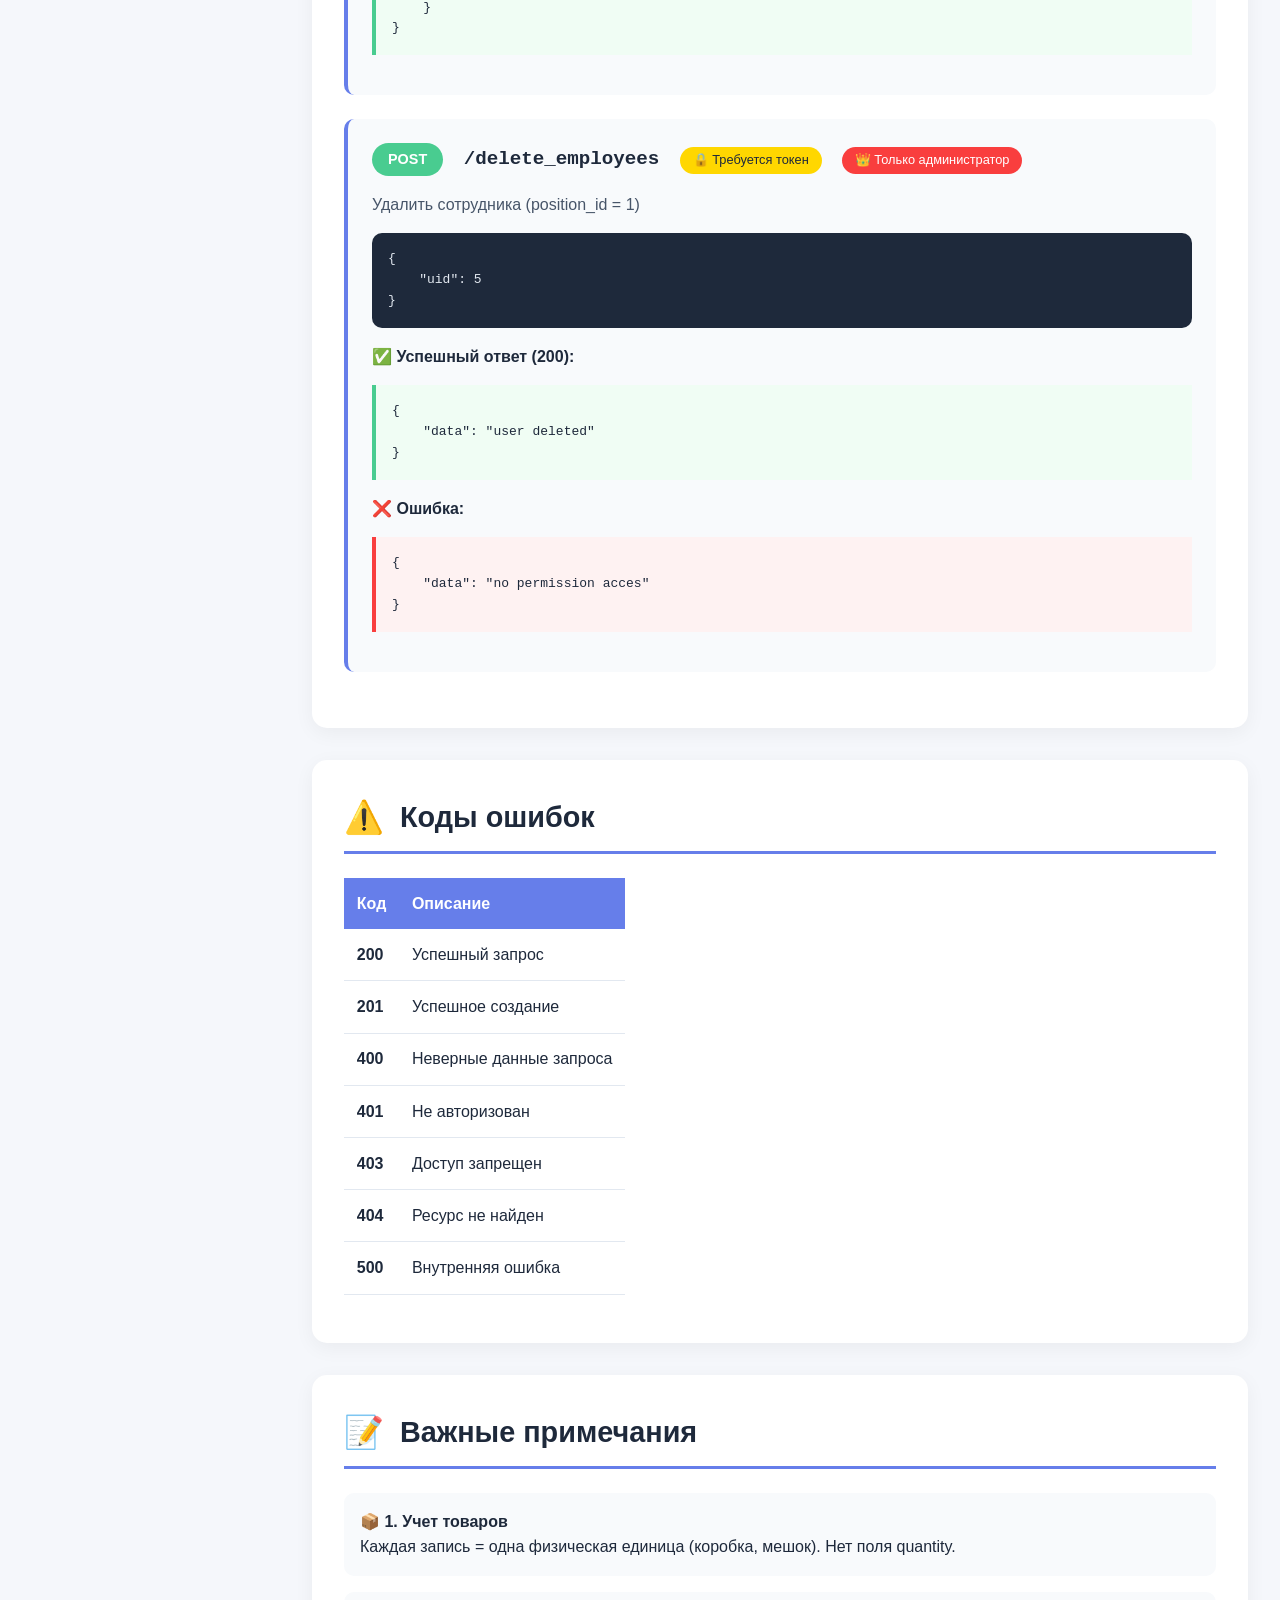
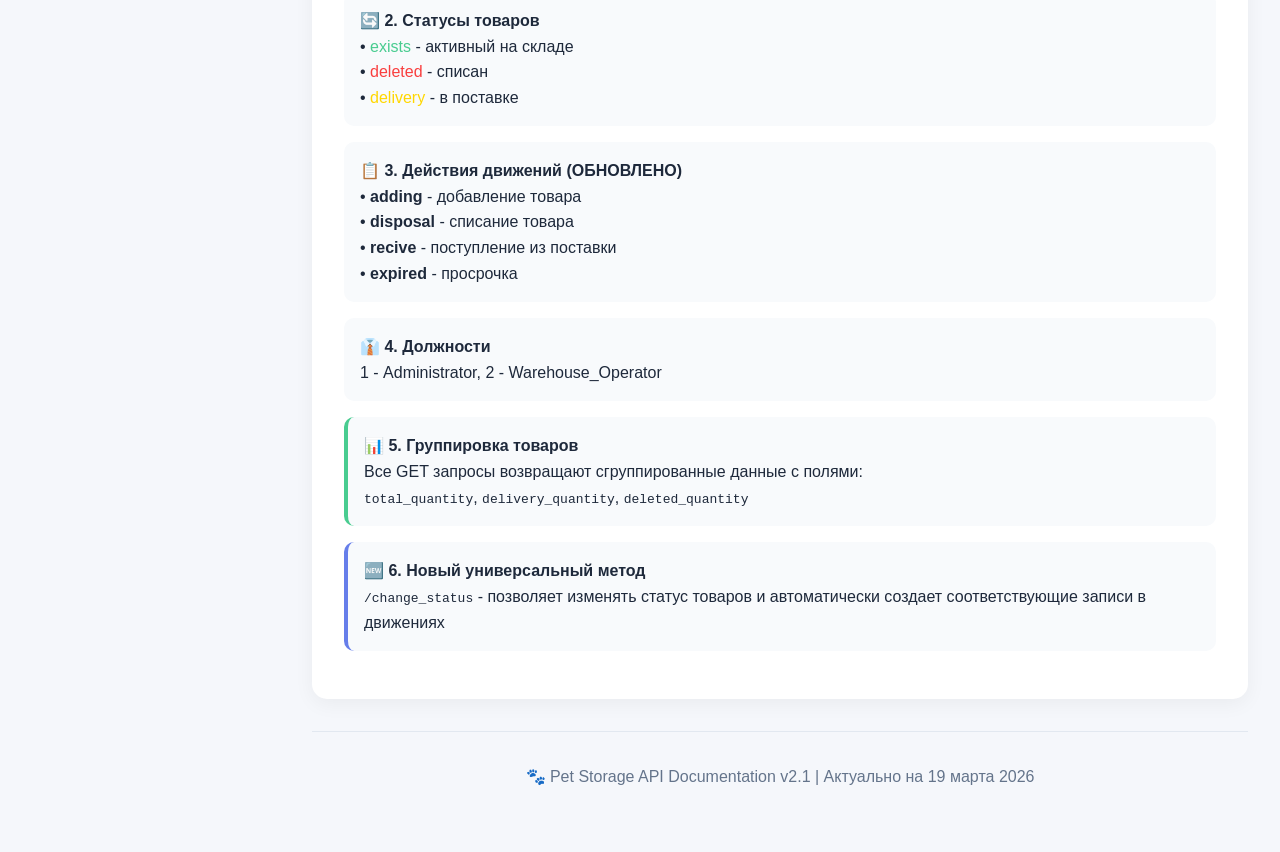
==== commit c5e119d2: "Update index.html" ====
--- a/index.html
+++ b/index.html
@@ -528,7 +528,7 @@
                     <li class="nav-subitem"><a href="#select_expired" class="nav-sublink" onclick="closeNav()">Просроченные</a></li>
                     <li class="nav-subitem"><a href="#select_deleted" class="nav-sublink" onclick="closeNav()">Списанные</a></li>
                     <li class="nav-subitem"><a href="#add" class="nav-sublink" onclick="closeNav()">Добавить</a></li>
-                    <li class="nav-subitem"><a href="#delete" class="nav-sublink" onclick="closeNav()">Удалить</a></li>
+                    <li class="nav-subitem"><a href="#change_status" class="nav-sublink" onclick="closeNav()">Изменить статус</a></li>
                 </ul>
             </li>
             <li class="nav-item">
@@ -898,40 +898,106 @@
                     </div>
                 </div>
 
-                <!-- Удалить товары -->
-                <div id="delete" class="endpoint">
+                <!-- Изменить статус товаров (НОВЫЙ УНИВЕРСАЛЬНЫЙ МЕТОД) -->
+                <div id="change_status" class="endpoint">
                     <span class="method method-post">POST</span>
-                    <span class="endpoint-url">/delete</span>
+                    <span class="endpoint-url">/change_status</span>
                     <span class="badge badge-auth">🔒 Требуется токен</span>
-                    <div class="description">Списание товаров (изменение статуса на "deleted")</div>
+                    <span class="new-badge">НОВЫЙ</span>
+                    <div class="description">Универсальный метод для изменения статуса товаров. Автоматически создает записи в движениях.</div>
 
                     <div class="request-box">
                         <pre>{
     "products": [
-        {"id": 1},
-        {"id": 2}
+        {
+            "id": 1,
+            "status": "exists"
+        },
+        {
+            "id": 2,
+            "status": "deleted"
+        },
+        {
+            "id": 3,
+            "status": "expired"
+        }
     ]
 }</pre>
                     </div>
+
+                    <h4>📋 Параметры:</h4>
+                    <table>
+                        <tr>
+                            <th>Поле</th>
+                            <th>Тип</th>
+                            <th>Описание</th>
+                        </tr>
+                        <tr><td>id</td><td>integer</td><td>ID товара</td></tr>
+                        <tr><td>status</td><td>string</td><td>delivery, exists, expired, deleted</td></tr>
+                    </table>
+
+                    <h4>🔄 Автоматические движения:</h4>
+                    <table>
+                        <tr>
+                            <th>Изменение статуса</th>
+                            <th>Action в движениях</th>
+                        </tr>
+                        <tr><td>→ deleted</td><td>disposal (списание)</td></tr>
+                        <tr><td>delivery → exists</td><td>recive (поступление)</td></tr>
+                        <tr><td>→ expired</td><td>expired (просрочка)</td></tr>
+                    </table>
 
                     <h4>✅ Успешный ответ (200):</h4>
                     <div class="response-success">
                         <pre>{
     "data": {
+        "success_count": 3,
         "errors_count": 0,
         "list": [],
         "status": "completed"
     }
 }</pre>
                     </div>
+
+                    <h4>❌ Пример ошибки:</h4>
+                    <div class="response-error">
+                        <pre>{
+    "data": {
+        "success_count": 2,
+        "errors_count": 1,
+        "list": [
+            {
+                "product": {"id": 999, "status": "exists"},
+                "error": "Product with id 999 not found"
+            }
+        ],
+        "status": "completed"
+    }
+}</pre>
+                    </div>
                 </div>
             </section>
 
-            <!-- Движения товаров -->
+            <!-- Движения товаров (ОБНОВЛЕНО) -->
             <section id="movements" class="section">
                 <div class="section-title">
                     <span class="section-icon">📊</span>
                     <h2>Движения товаров</h2>
+                </div>
+
+                <div class="status-table">
+                    <div class="status-card">
+                        <strong>adding</strong> - добавление товара
+                    </div>
+                    <div class="status-card">
+                        <strong>disposal</strong> - списание товара
+                    </div>
+                    <div class="status-card">
+                        <strong>recive</strong> - поступление из поставки
+                    </div>
+                    <div class="status-card">
+                        <strong>expired</strong> - просрочка
+                    </div>
                 </div>
 
                 <!-- Все движения -->
@@ -939,6 +1005,7 @@
                     <span class="method method-get">GET</span>
                     <span class="endpoint-url">/select_movment</span>
                     <span class="badge badge-auth">🔒 Требуется токен</span>
+                    <span class="new-badge">ОБНОВЛЕНО</span>
                     <div class="description">Получить историю всех движений товаров</div>
 
                     <h4>✅ Успешный ответ (200):</h4>
@@ -957,6 +1024,24 @@
                 "description": null,
                 "employee": "Иван Петров",
                 "employee_email": "ivan@example.com"
+            },
+            {
+                "id": 2,
+                "name": "Корм для собак",
+                "manufacturer": "Purina",
+                "p_id": 2,
+                "action": "recive",
+                "date_time": "2024-03-19T10:15:30",
+                "employee": "Иван Петров"
+            },
+            {
+                "id": 3,
+                "name": "Лакомство для кошек",
+                "manufacturer": "Whiskas",
+                "p_id": 3,
+                "action": "expired",
+                "date_time": "2024-03-19T14:20:00",
+                "employee": "Иван Петров"
             }
         ]
     }
@@ -969,27 +1054,30 @@
                     <span class="method method-get">GET</span>
                     <span class="endpoint-url">/select_movment/&lt;str:action&gt;</span>
                     <span class="badge badge-auth">🔒 Требуется токен</span>
-                    <div class="description">Получить движения по типу действия</div>
+                    <span class="new-badge">ОБНОВЛЕНО</span>
+                    <div class="description">Получить движения по типу действия (adding, disposal, recive, expired)</div>
 
                     <h4>🔍 Примеры:</h4>
                     <ul style="margin-bottom: 1rem;">
                         <li><code>/select_movment/adding</code> - добавления</li>
                         <li><code>/select_movment/disposal</code> - списания</li>
+                        <li><code>/select_movment/recive</code> - поступления из поставок</li>
+                        <li><code>/select_movment/expired</code> - просрочки</li>
                     </ul>
 
                     <h4>✅ Успешный ответ (200):</h4>
                     <div class="response-success">
                         <pre>{
     "data": {
-        "status": "adding_movments",
+        "status": "recive_movments",
         "data": [
             {
-                "id": 1,
-                "name": "Вискас с курицей",
-                "manufacturer": "Mars",
-                "p_id": 1,
-                "action": "adding",
-                "date_time": "2024-03-17T12:30:45",
+                "id": 2,
+                "name": "Корм для собак",
+                "manufacturer": "Purina",
+                "p_id": 2,
+                "action": "recive",
+                "date_time": "2024-03-19T10:15:30",
                 "employee": "Иван Петров"
             }
         ]
@@ -1136,8 +1224,11 @@
                         • <span style="color: #ffd700;">delivery</span> - в поставке
                     </li>
                     <li style="margin-bottom: 1rem; padding: 1rem; background: #f8fafc; border-radius: 10px;">
-                        <strong>📋 3. Действия движений</strong><br>
-                        adding - добавление, disposal - списание
+                        <strong>📋 3. Действия движений (ОБНОВЛЕНО)</strong><br>
+                        • <strong>adding</strong> - добавление товара<br>
+                        • <strong>disposal</strong> - списание товара<br>
+                        • <strong>recive</strong> - поступление из поставки<br>
+                        • <strong>expired</strong> - просрочка
                     </li>
                     <li style="margin-bottom: 1rem; padding: 1rem; background: #f8fafc; border-radius: 10px;">
                         <strong>👔 4. Должности</strong><br>
@@ -1148,11 +1239,15 @@
                         Все GET запросы возвращают сгруппированные данные с полями:<br>
                         <code>total_quantity</code>, <code>delivery_quantity</code>, <code>deleted_quantity</code>
                     </li>
+                    <li style="margin-bottom: 1rem; padding: 1rem; background: #f8fafc; border-radius: 10px; border-left: 4px solid #667eea;">
+                        <strong>🆕 6. Новый универсальный метод</strong><br>
+                        <code>/change_status</code> - позволяет изменять статус товаров и автоматически создает соответствующие записи в движениях
+                    </li>
                 </ul>
             </section>
 
             <footer class="footer">
-                <p>🐾 Pet Storage API Documentation v2.0 | Актуально на 19 марта 2026</p>
+                <p>🐾 Pet Storage API Documentation v2.1 | Актуально на 19 марта 2026</p>
             </footer>
         </div>
     </div>
@@ -1194,6 +1289,28 @@
                 }
             }
         });
+
+        // Обновление активного пункта меню при скролле
+        window.addEventListener('scroll', () => {
+            const sections = document.querySelectorAll('section');
+            const navLinks = document.querySelectorAll('.nav-link');
+            
+            let current = '';
+            sections.forEach(section => {
+                const sectionTop = section.offsetTop;
+                const sectionHeight = section.clientHeight;
+                if (pageYOffset >= sectionTop - 200) {
+                    current = section.getAttribute('id');
+                }
+            });
+
+            navLinks.forEach(link => {
+                link.classList.remove('active');
+                if (link.getAttribute('href') === `#${current}`) {
+                    link.classList.add('active');
+                }
+            });
+        });
     </script>
 </body>
 </html>
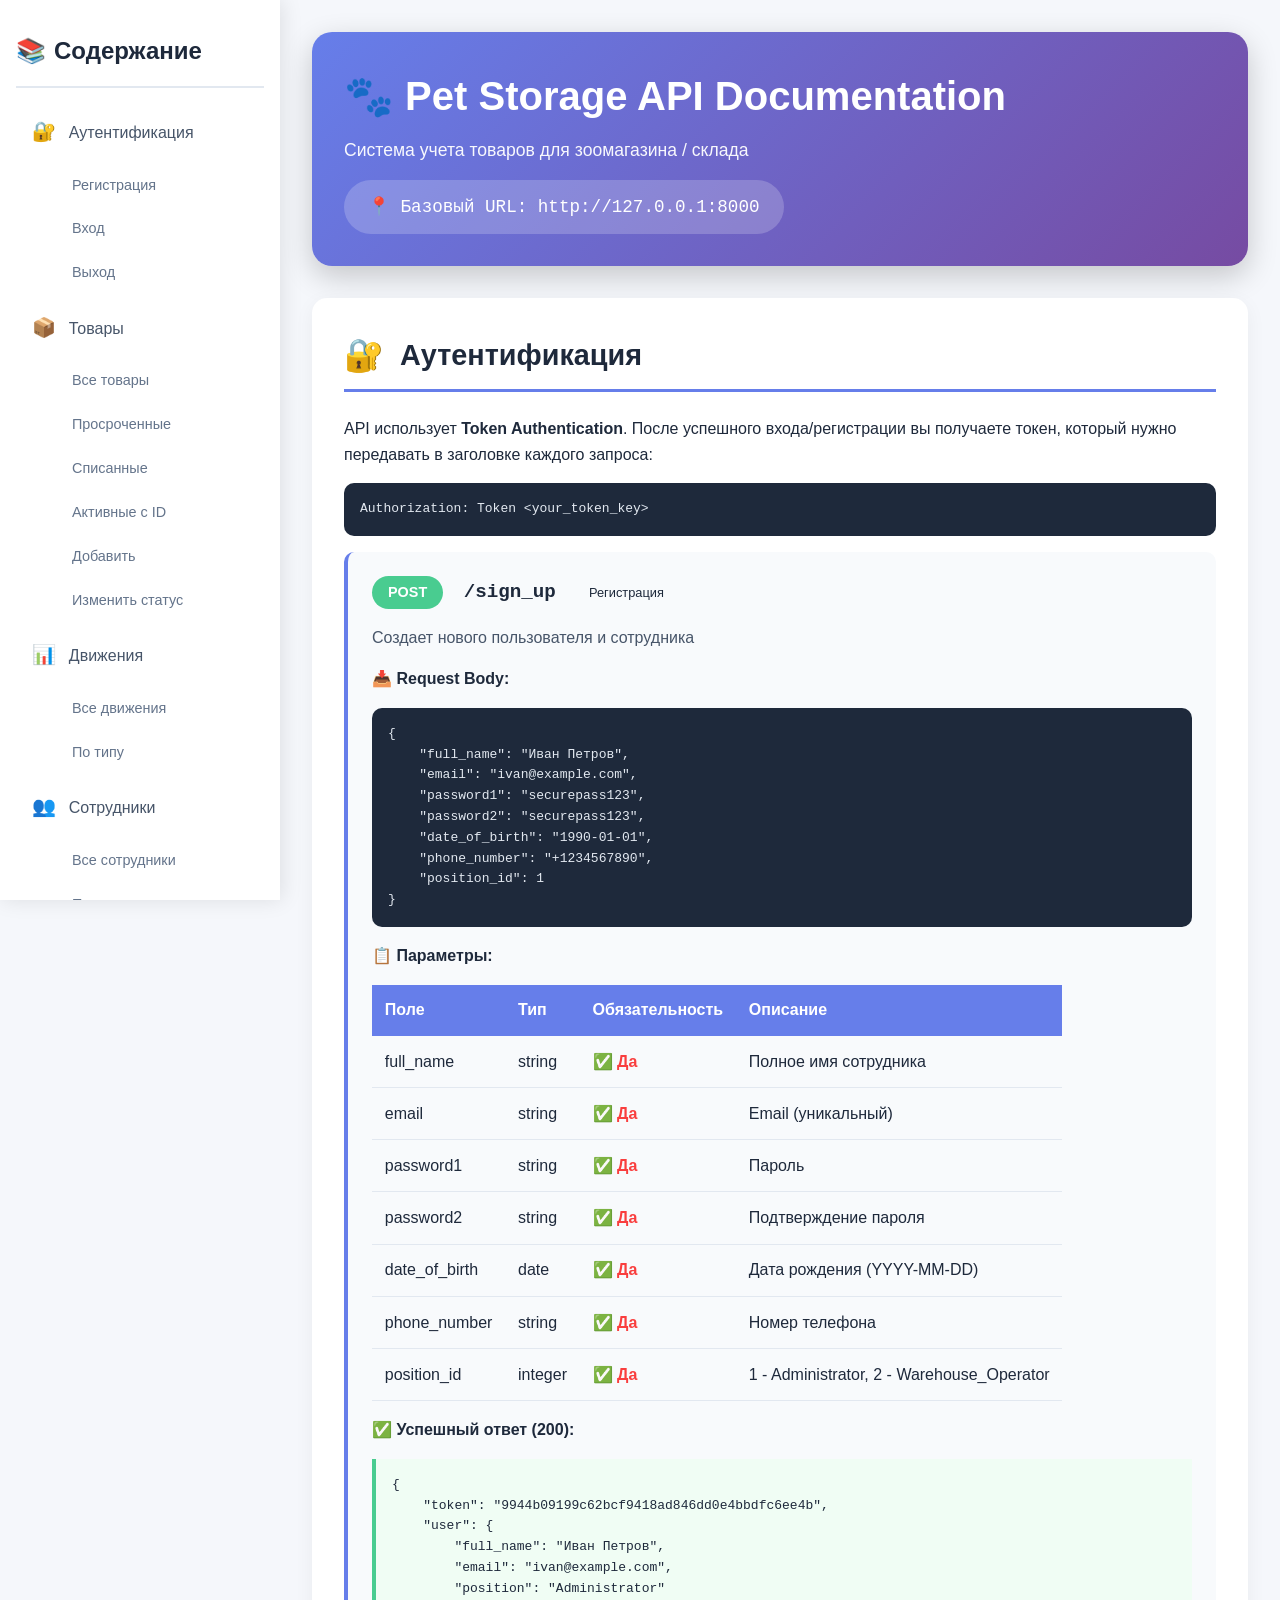
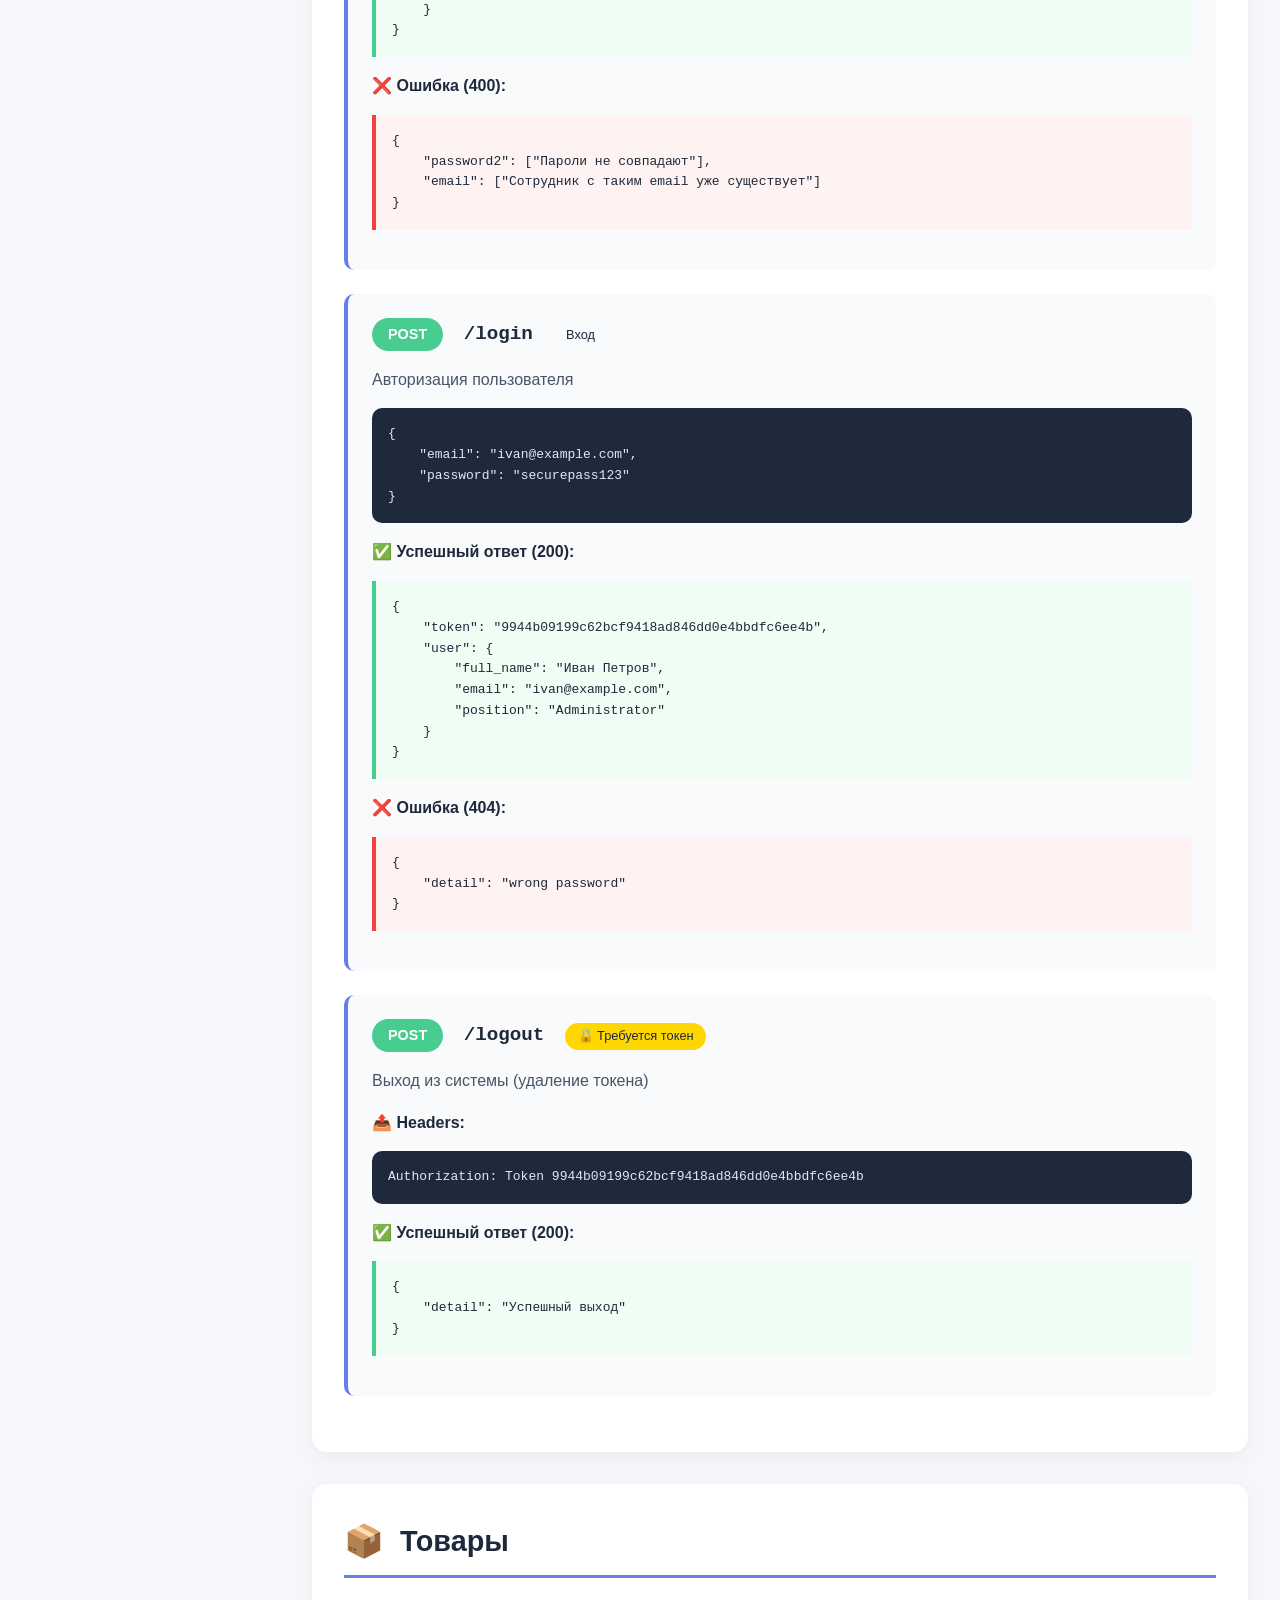
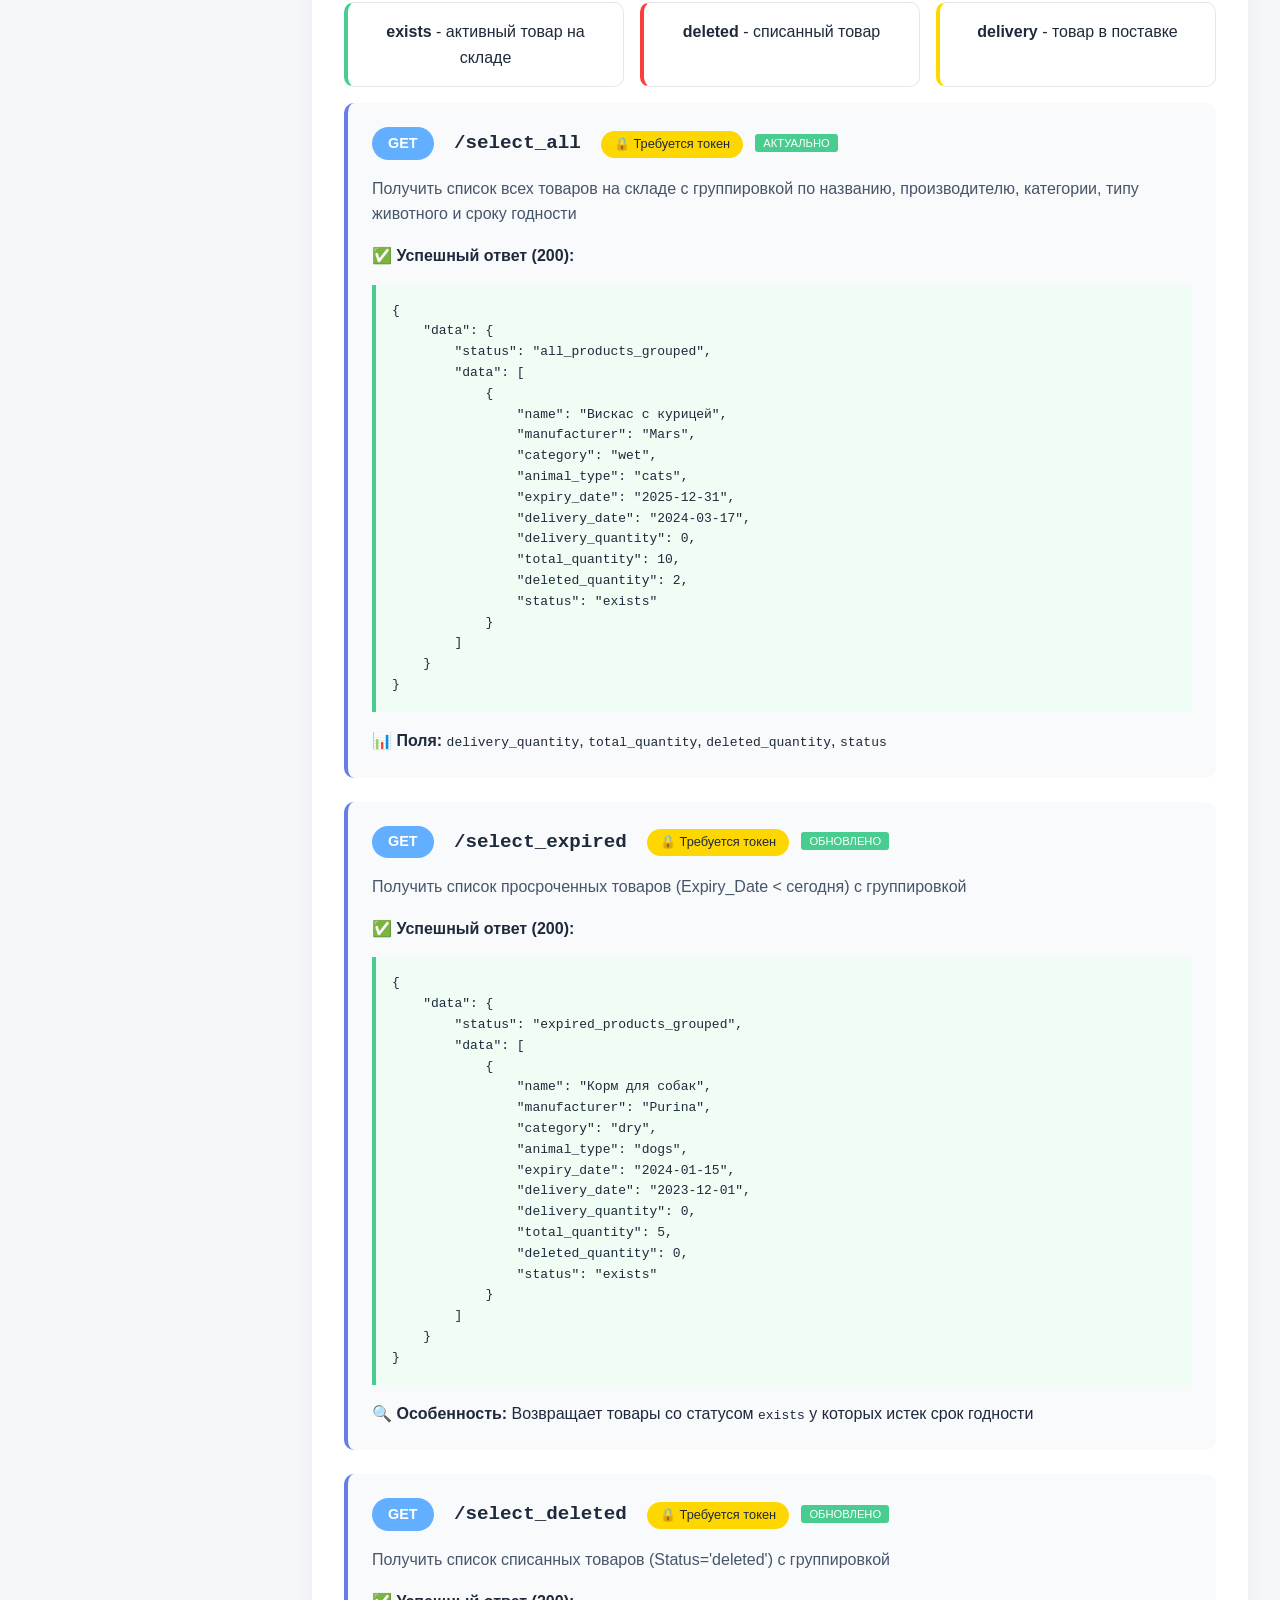
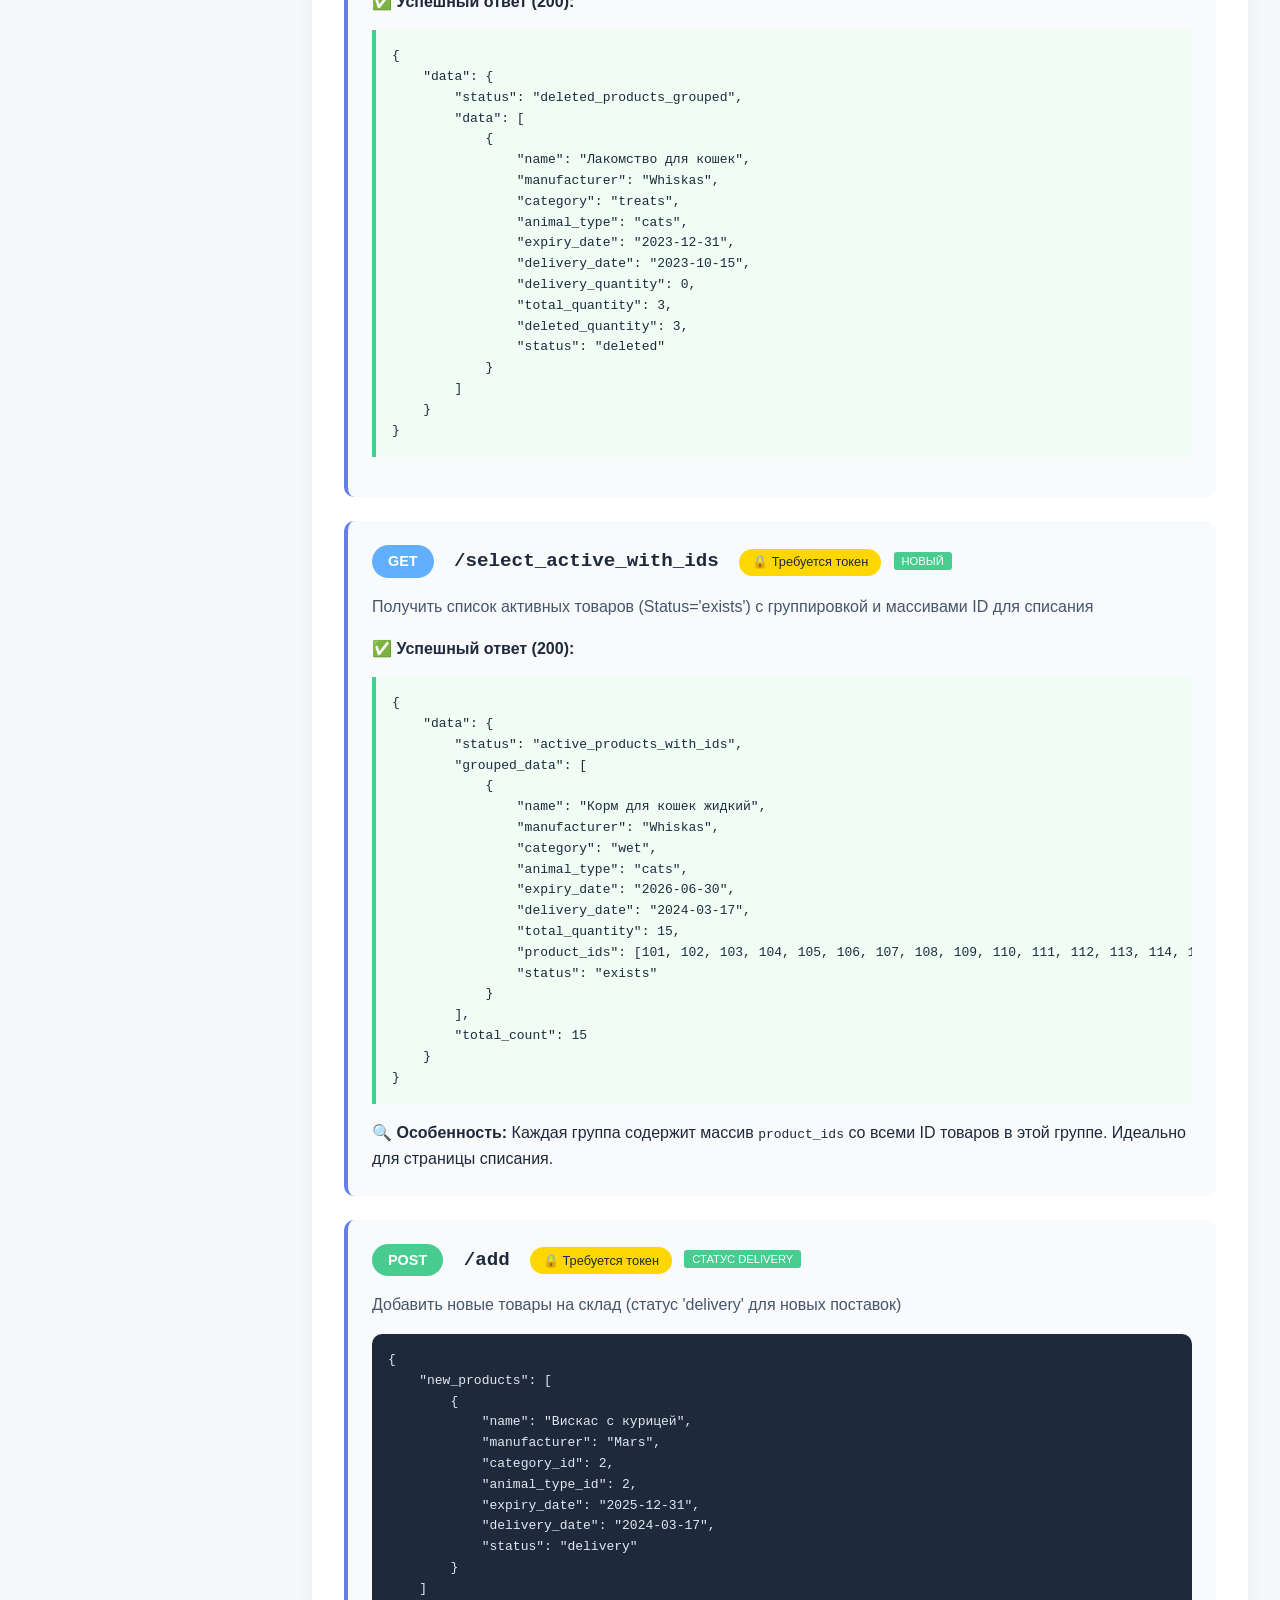
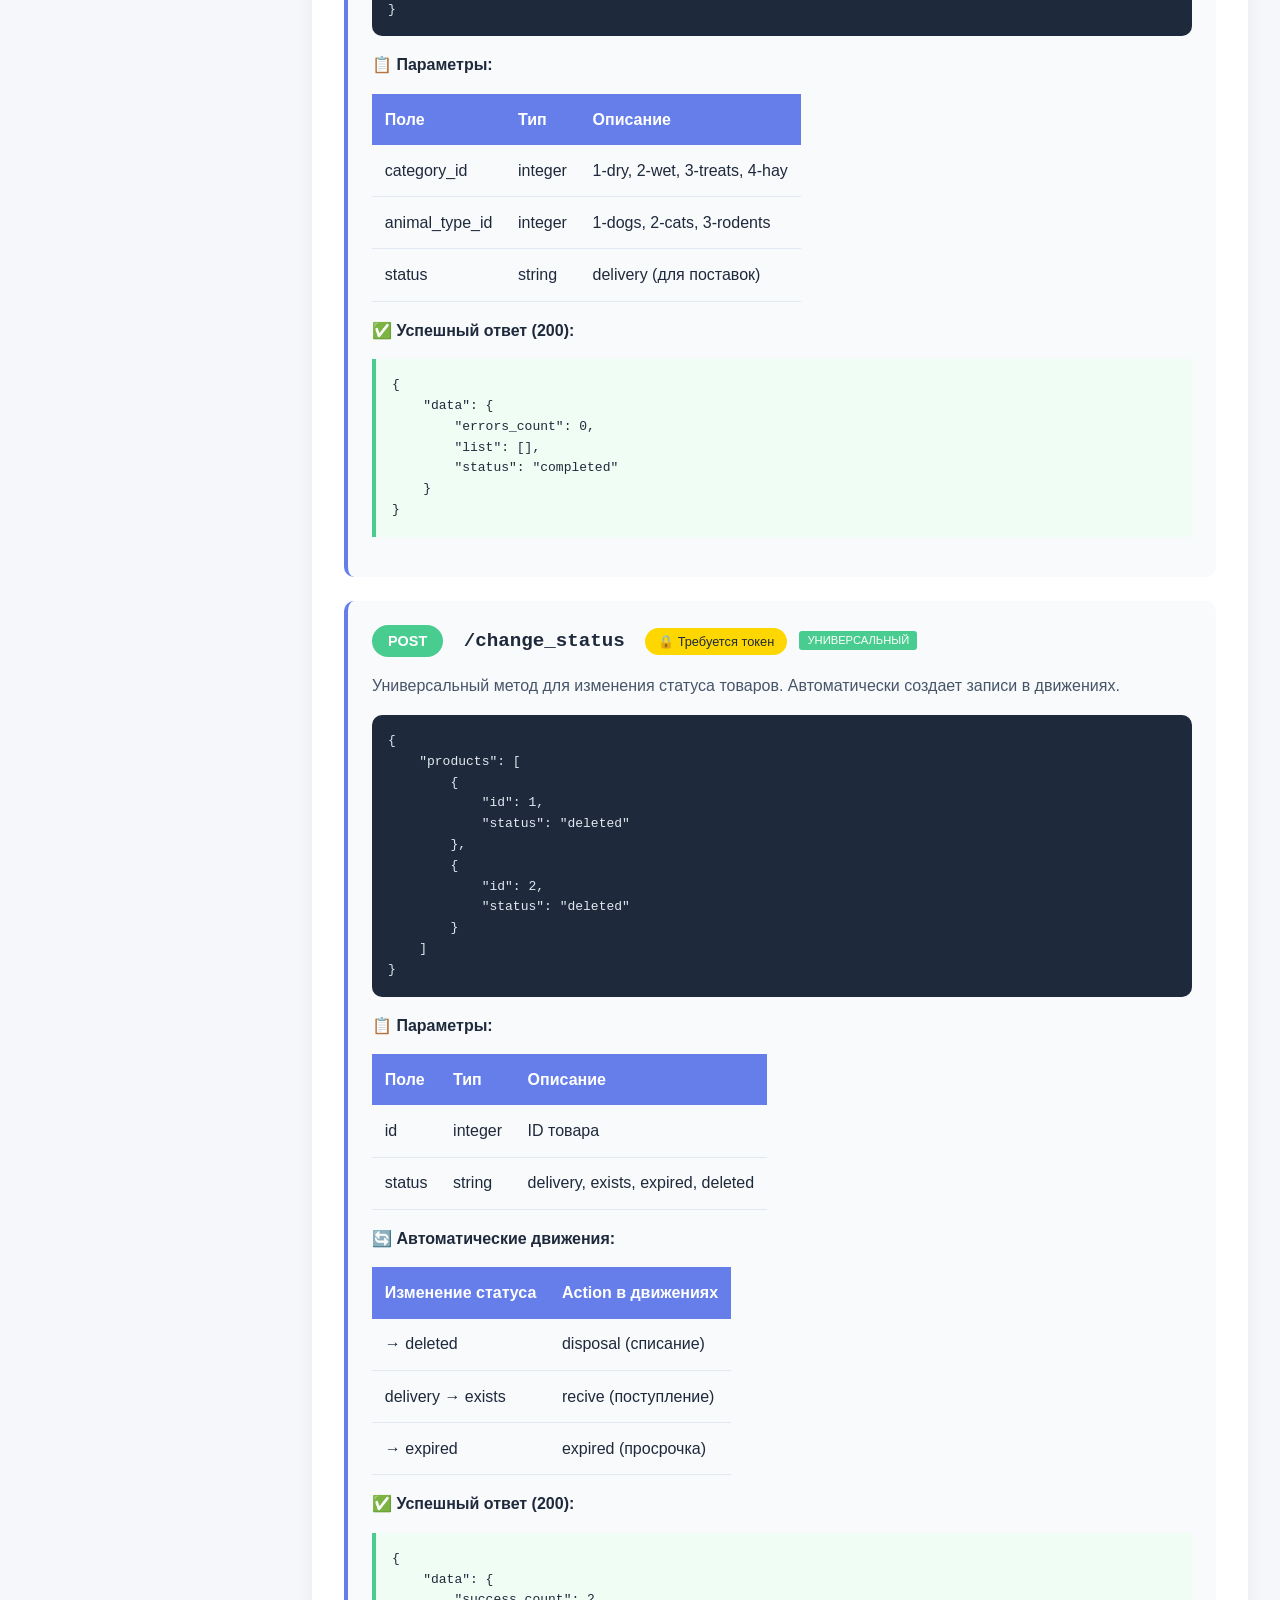
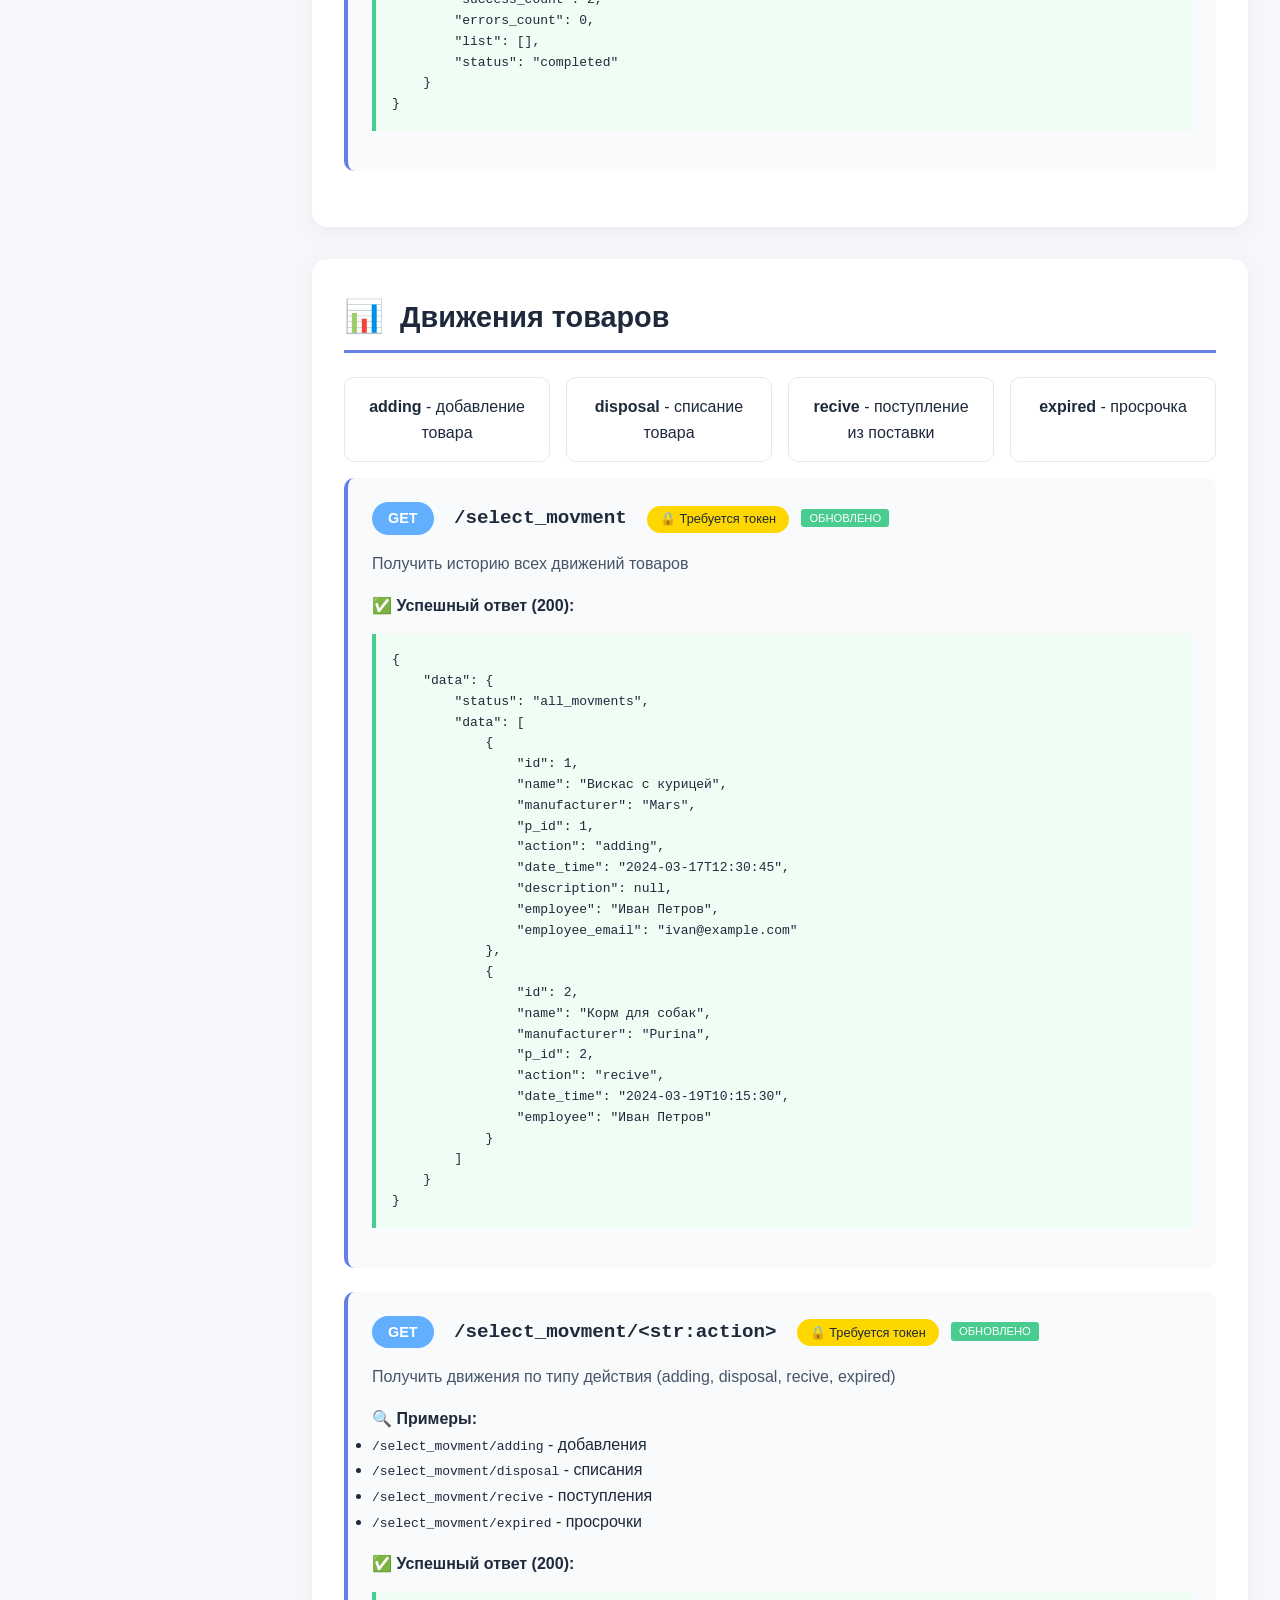
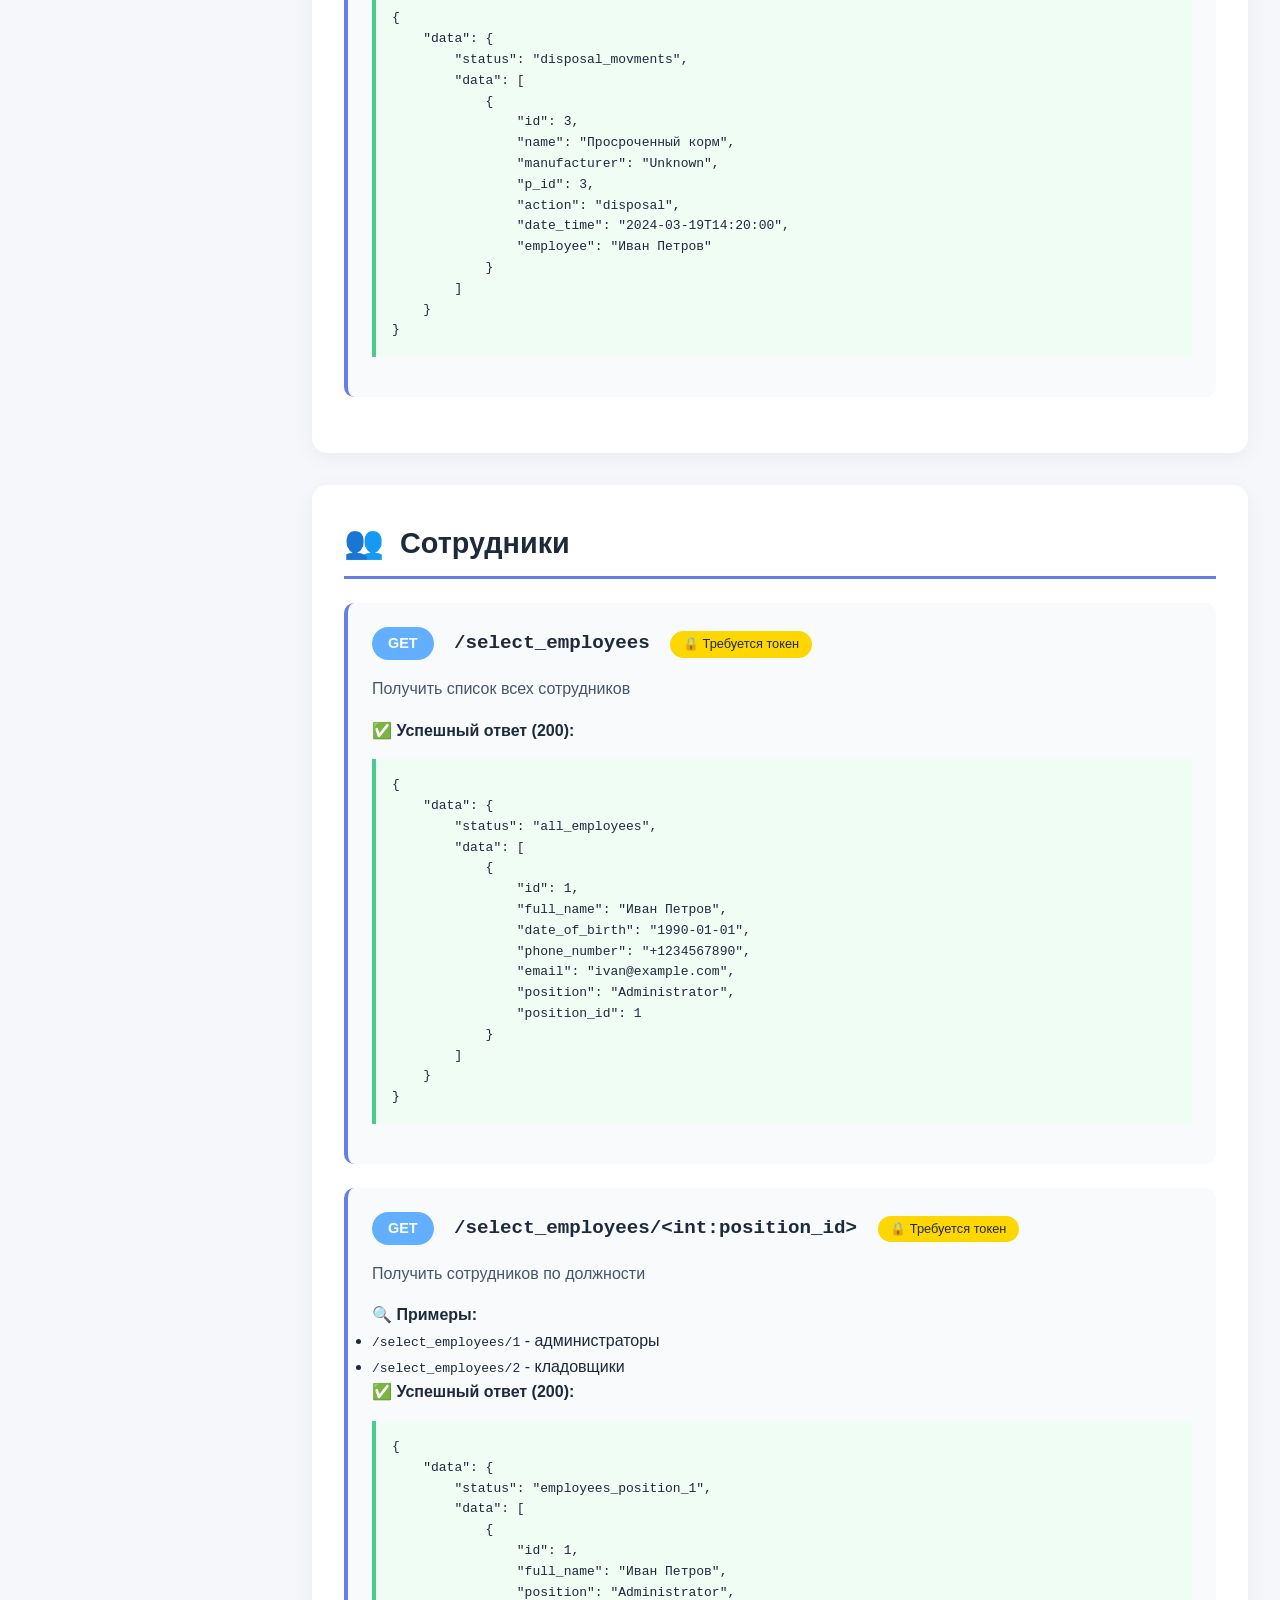
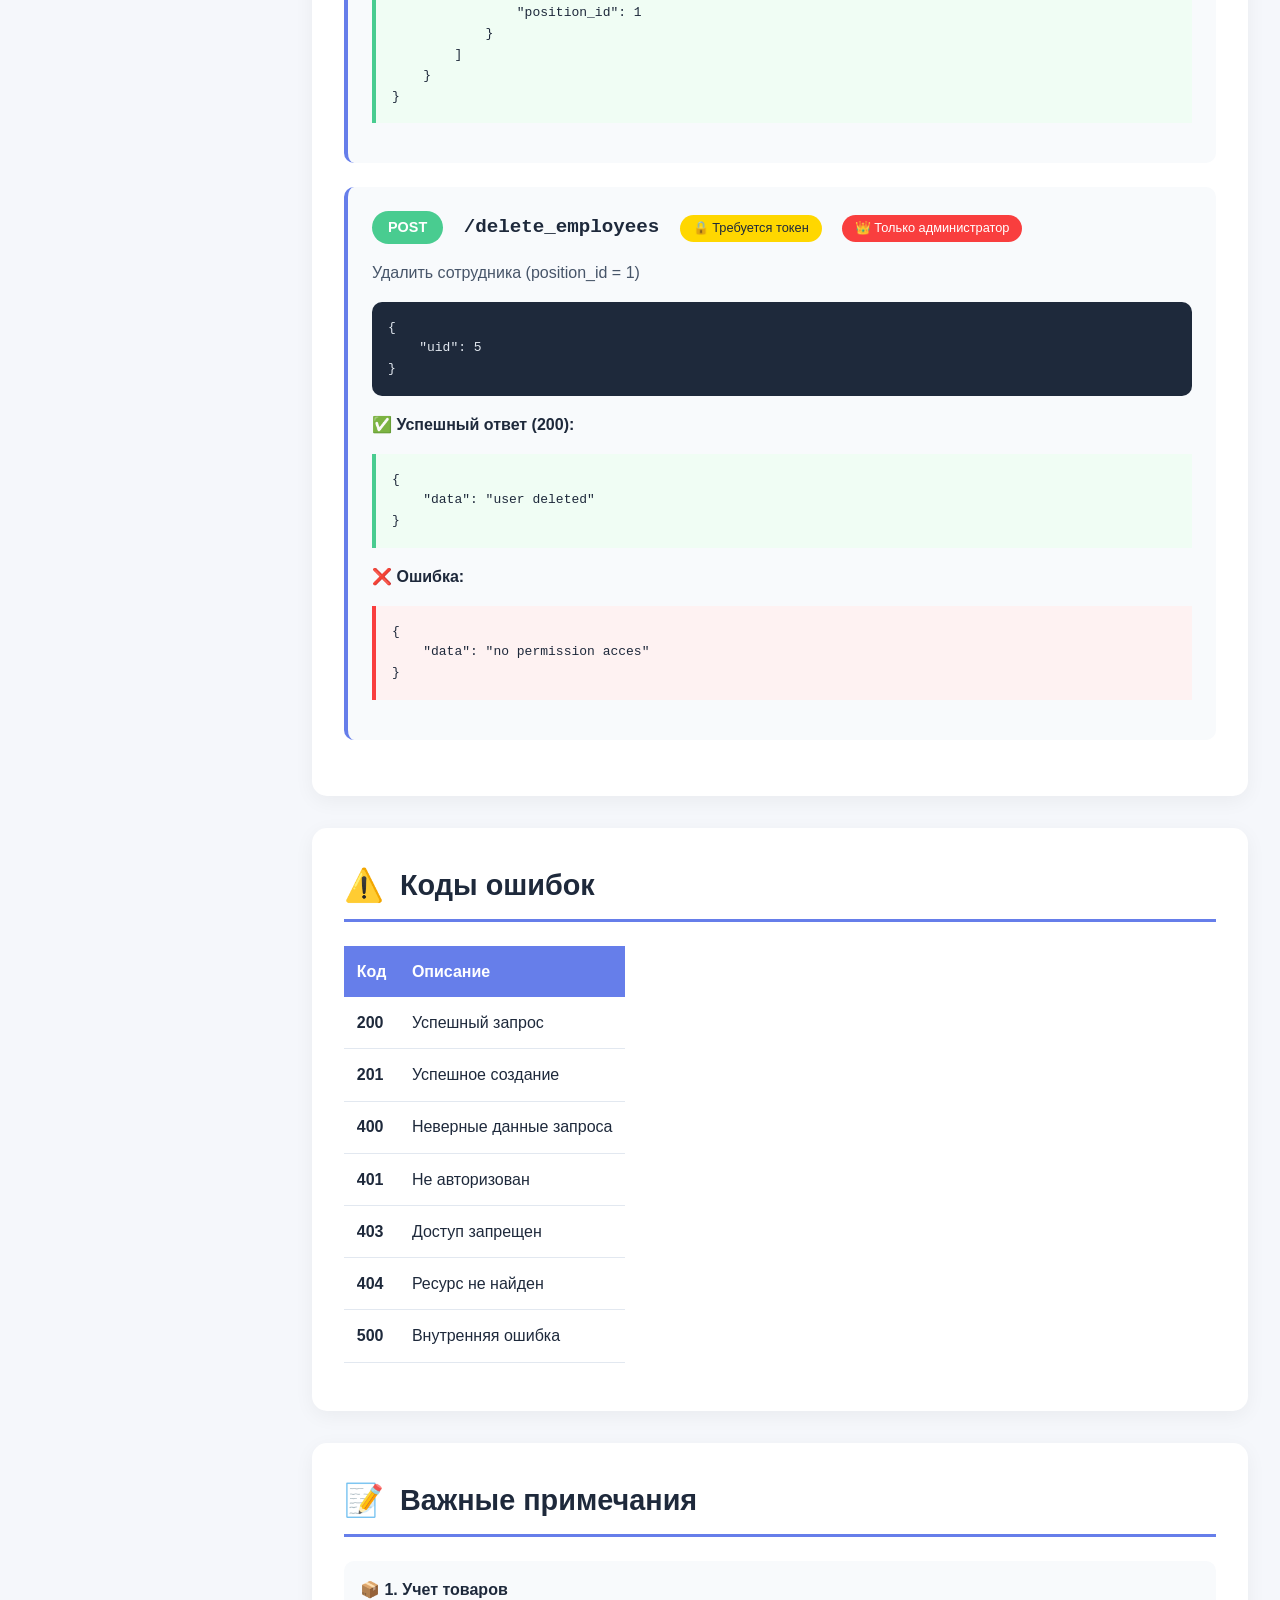
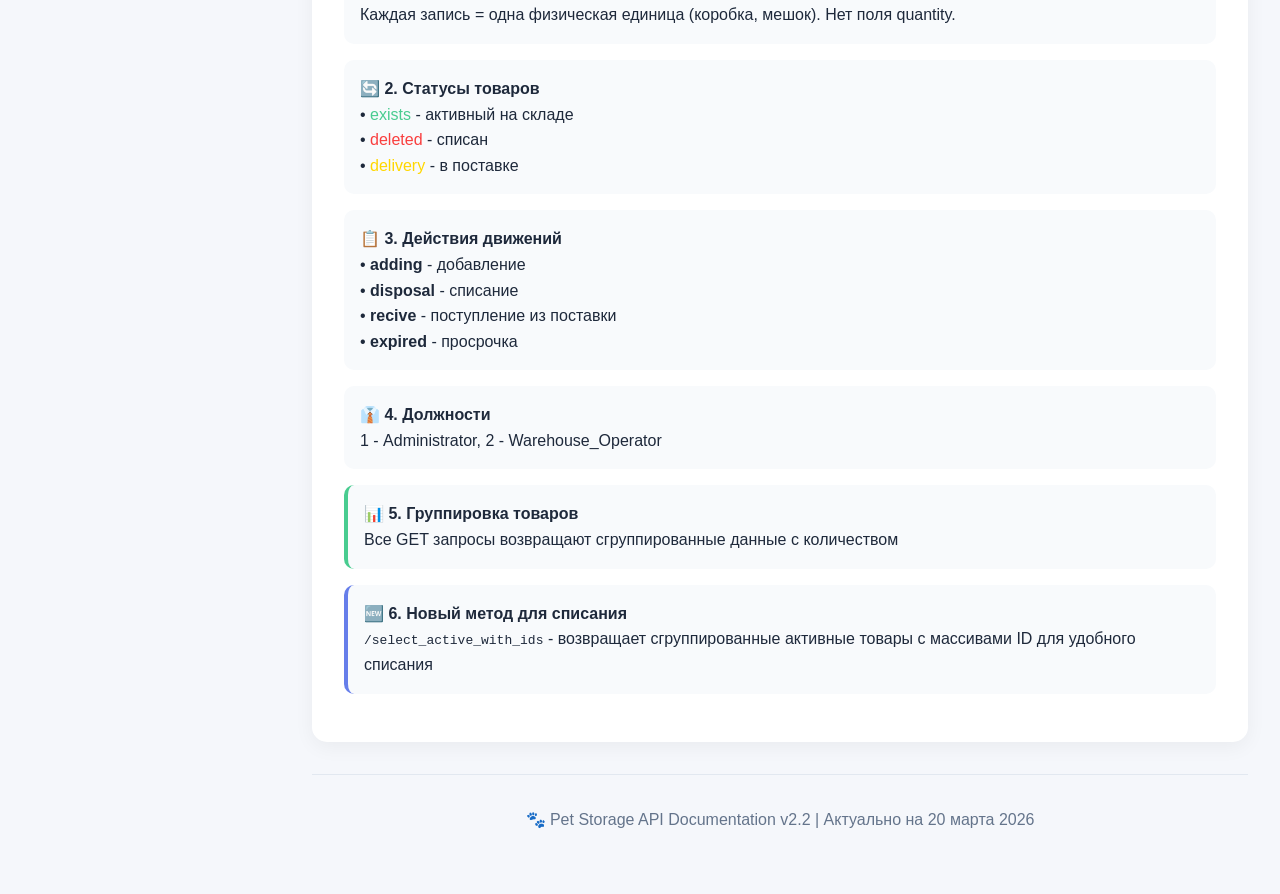
==== commit 88c9d488: "Update index.html" ====
--- a/index.html
+++ b/index.html
@@ -527,6 +527,7 @@
                     <li class="nav-subitem"><a href="#select_all" class="nav-sublink" onclick="closeNav()">Все товары</a></li>
                     <li class="nav-subitem"><a href="#select_expired" class="nav-sublink" onclick="closeNav()">Просроченные</a></li>
                     <li class="nav-subitem"><a href="#select_deleted" class="nav-sublink" onclick="closeNav()">Списанные</a></li>
+                    <li class="nav-subitem"><a href="#select_active_with_ids" class="nav-sublink" onclick="closeNav()">Активные с ID</a></li>
                     <li class="nav-subitem"><a href="#add" class="nav-sublink" onclick="closeNav()">Добавить</a></li>
                     <li class="nav-subitem"><a href="#change_status" class="nav-sublink" onclick="closeNav()">Изменить статус</a></li>
                 </ul>
@@ -850,6 +851,39 @@
                     </div>
                 </div>
 
+                <!-- Активные товары с ID (НОВЫЙ МЕТОД) -->
+                <div id="select_active_with_ids" class="endpoint">
+                    <span class="method method-get">GET</span>
+                    <span class="endpoint-url">/select_active_with_ids</span>
+                    <span class="badge badge-auth">🔒 Требуется токен</span>
+                    <span class="new-badge">НОВЫЙ</span>
+                    <div class="description">Получить список активных товаров (Status='exists') с группировкой и массивами ID для списания</div>
+
+                    <h4>✅ Успешный ответ (200):</h4>
+                    <div class="response-success">
+                        <pre>{
+    "data": {
+        "status": "active_products_with_ids",
+        "grouped_data": [
+            {
+                "name": "Корм для кошек жидкий",
+                "manufacturer": "Whiskas",
+                "category": "wet",
+                "animal_type": "cats",
+                "expiry_date": "2026-06-30",
+                "delivery_date": "2024-03-17",
+                "total_quantity": 15,
+                "product_ids": [101, 102, 103, 104, 105, 106, 107, 108, 109, 110, 111, 112, 113, 114, 115],
+                "status": "exists"
+            }
+        ],
+        "total_count": 15
+    }
+}</pre>
+                    </div>
+                    <p><strong>🔍 Особенность:</strong> Каждая группа содержит массив <code>product_ids</code> со всеми ID товаров в этой группе. Идеально для страницы списания.</p>
+                </div>
+
                 <!-- Добавить товары -->
                 <div id="add" class="endpoint">
                     <span class="method method-post">POST</span>
@@ -898,12 +932,12 @@
                     </div>
                 </div>
 
-                <!-- Изменить статус товаров (НОВЫЙ УНИВЕРСАЛЬНЫЙ МЕТОД) -->
+                <!-- Изменить статус товаров -->
                 <div id="change_status" class="endpoint">
                     <span class="method method-post">POST</span>
                     <span class="endpoint-url">/change_status</span>
                     <span class="badge badge-auth">🔒 Требуется токен</span>
-                    <span class="new-badge">НОВЫЙ</span>
+                    <span class="new-badge">УНИВЕРСАЛЬНЫЙ</span>
                     <div class="description">Универсальный метод для изменения статуса товаров. Автоматически создает записи в движениях.</div>
 
                     <div class="request-box">
@@ -911,15 +945,11 @@
     "products": [
         {
             "id": 1,
-            "status": "exists"
+            "status": "deleted"
         },
         {
             "id": 2,
             "status": "deleted"
-        },
-        {
-            "id": 3,
-            "status": "expired"
         }
     ]
 }</pre>
@@ -951,34 +981,17 @@
                     <div class="response-success">
                         <pre>{
     "data": {
-        "success_count": 3,
+        "success_count": 2,
         "errors_count": 0,
         "list": [],
         "status": "completed"
     }
 }</pre>
                     </div>
-
-                    <h4>❌ Пример ошибки:</h4>
-                    <div class="response-error">
-                        <pre>{
-    "data": {
-        "success_count": 2,
-        "errors_count": 1,
-        "list": [
-            {
-                "product": {"id": 999, "status": "exists"},
-                "error": "Product with id 999 not found"
-            }
-        ],
-        "status": "completed"
-    }
-}</pre>
-                    </div>
                 </div>
             </section>
 
-            <!-- Движения товаров (ОБНОВЛЕНО) -->
+            <!-- Движения товаров -->
             <section id="movements" class="section">
                 <div class="section-title">
                     <span class="section-icon">📊</span>
@@ -1033,15 +1046,6 @@
                 "action": "recive",
                 "date_time": "2024-03-19T10:15:30",
                 "employee": "Иван Петров"
-            },
-            {
-                "id": 3,
-                "name": "Лакомство для кошек",
-                "manufacturer": "Whiskas",
-                "p_id": 3,
-                "action": "expired",
-                "date_time": "2024-03-19T14:20:00",
-                "employee": "Иван Петров"
             }
         ]
     }
@@ -1061,7 +1065,7 @@
                     <ul style="margin-bottom: 1rem;">
                         <li><code>/select_movment/adding</code> - добавления</li>
                         <li><code>/select_movment/disposal</code> - списания</li>
-                        <li><code>/select_movment/recive</code> - поступления из поставок</li>
+                        <li><code>/select_movment/recive</code> - поступления</li>
                         <li><code>/select_movment/expired</code> - просрочки</li>
                     </ul>
 
@@ -1069,15 +1073,15 @@
                     <div class="response-success">
                         <pre>{
     "data": {
-        "status": "recive_movments",
+        "status": "disposal_movments",
         "data": [
             {
-                "id": 2,
-                "name": "Корм для собак",
-                "manufacturer": "Purina",
-                "p_id": 2,
-                "action": "recive",
-                "date_time": "2024-03-19T10:15:30",
+                "id": 3,
+                "name": "Просроченный корм",
+                "manufacturer": "Unknown",
+                "p_id": 3,
+                "action": "disposal",
+                "date_time": "2024-03-19T14:20:00",
                 "employee": "Иван Петров"
             }
         ]
@@ -1224,9 +1228,9 @@
                         • <span style="color: #ffd700;">delivery</span> - в поставке
                     </li>
                     <li style="margin-bottom: 1rem; padding: 1rem; background: #f8fafc; border-radius: 10px;">
-                        <strong>📋 3. Действия движений (ОБНОВЛЕНО)</strong><br>
-                        • <strong>adding</strong> - добавление товара<br>
-                        • <strong>disposal</strong> - списание товара<br>
+                        <strong>📋 3. Действия движений</strong><br>
+                        • <strong>adding</strong> - добавление<br>
+                        • <strong>disposal</strong> - списание<br>
                         • <strong>recive</strong> - поступление из поставки<br>
                         • <strong>expired</strong> - просрочка
                     </li>
@@ -1236,18 +1240,17 @@
                     </li>
                     <li style="margin-bottom: 1rem; padding: 1rem; background: #f8fafc; border-radius: 10px; border-left: 4px solid #49cc90;">
                         <strong>📊 5. Группировка товаров</strong><br>
-                        Все GET запросы возвращают сгруппированные данные с полями:<br>
-                        <code>total_quantity</code>, <code>delivery_quantity</code>, <code>deleted_quantity</code>
+                        Все GET запросы возвращают сгруппированные данные с количеством
                     </li>
                     <li style="margin-bottom: 1rem; padding: 1rem; background: #f8fafc; border-radius: 10px; border-left: 4px solid #667eea;">
-                        <strong>🆕 6. Новый универсальный метод</strong><br>
-                        <code>/change_status</code> - позволяет изменять статус товаров и автоматически создает соответствующие записи в движениях
+                        <strong>🆕 6. Новый метод для списания</strong><br>
+                        <code>/select_active_with_ids</code> - возвращает сгруппированные активные товары с массивами ID для удобного списания
                     </li>
                 </ul>
             </section>
 
             <footer class="footer">
-                <p>🐾 Pet Storage API Documentation v2.1 | Актуально на 19 марта 2026</p>
+                <p>🐾 Pet Storage API Documentation v2.2 | Актуально на 20 марта 2026</p>
             </footer>
         </div>
     </div>
@@ -1290,7 +1293,6 @@
             }
         });
 
-        // Обновление активного пункта меню при скролле
         window.addEventListener('scroll', () => {
             const sections = document.querySelectorAll('section');
             const navLinks = document.querySelectorAll('.nav-link');
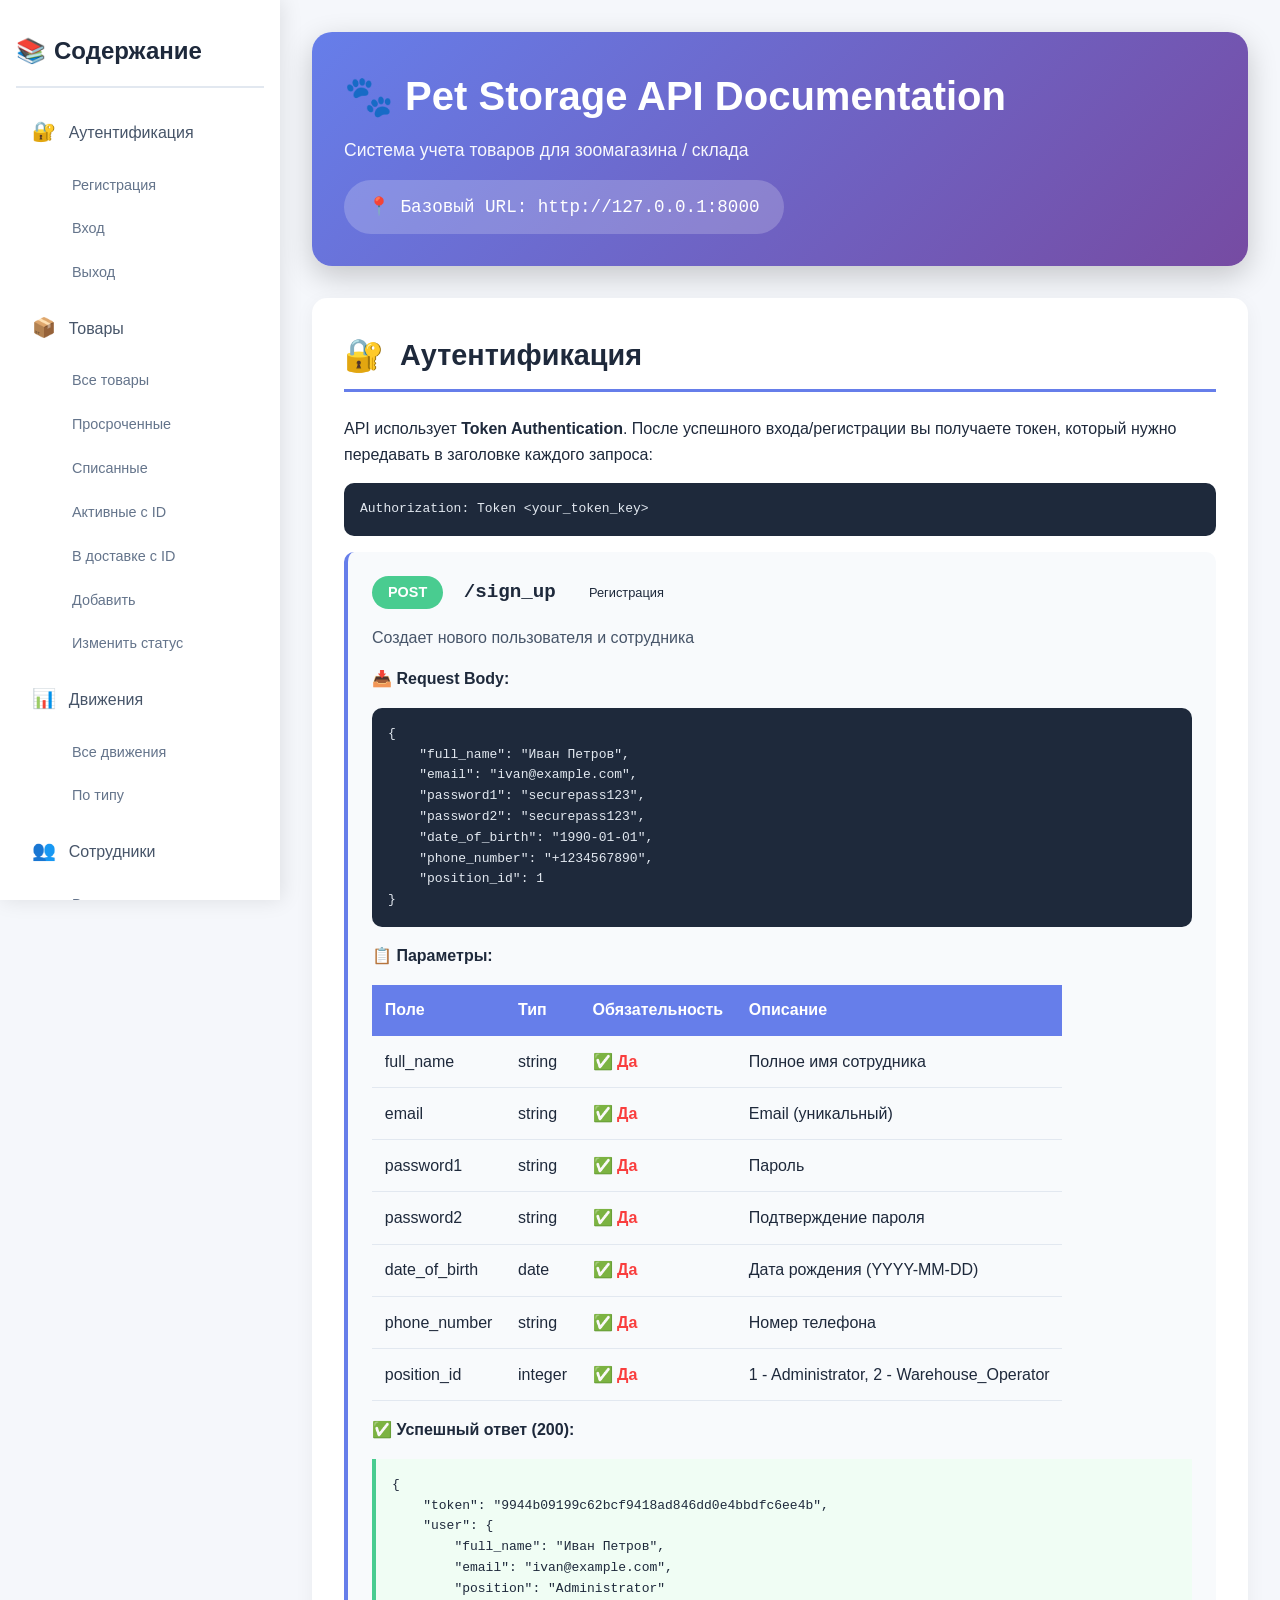
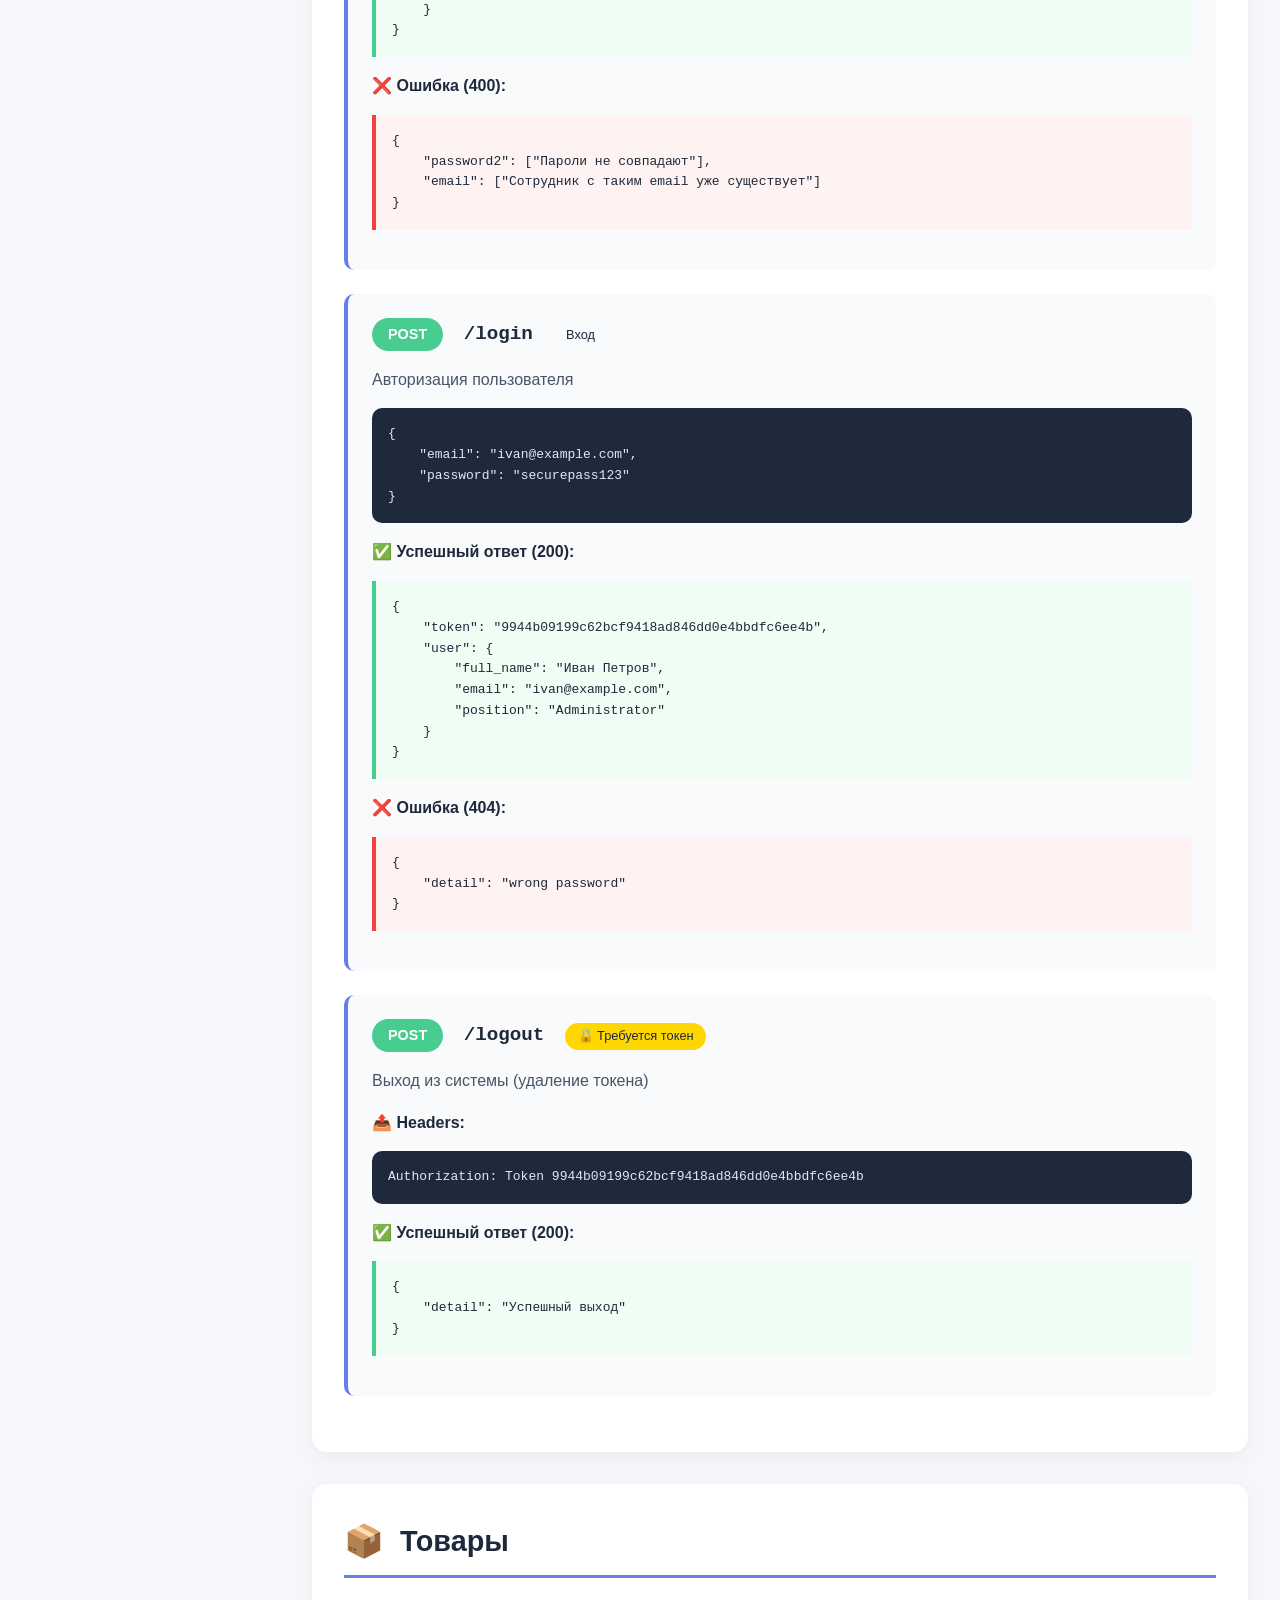
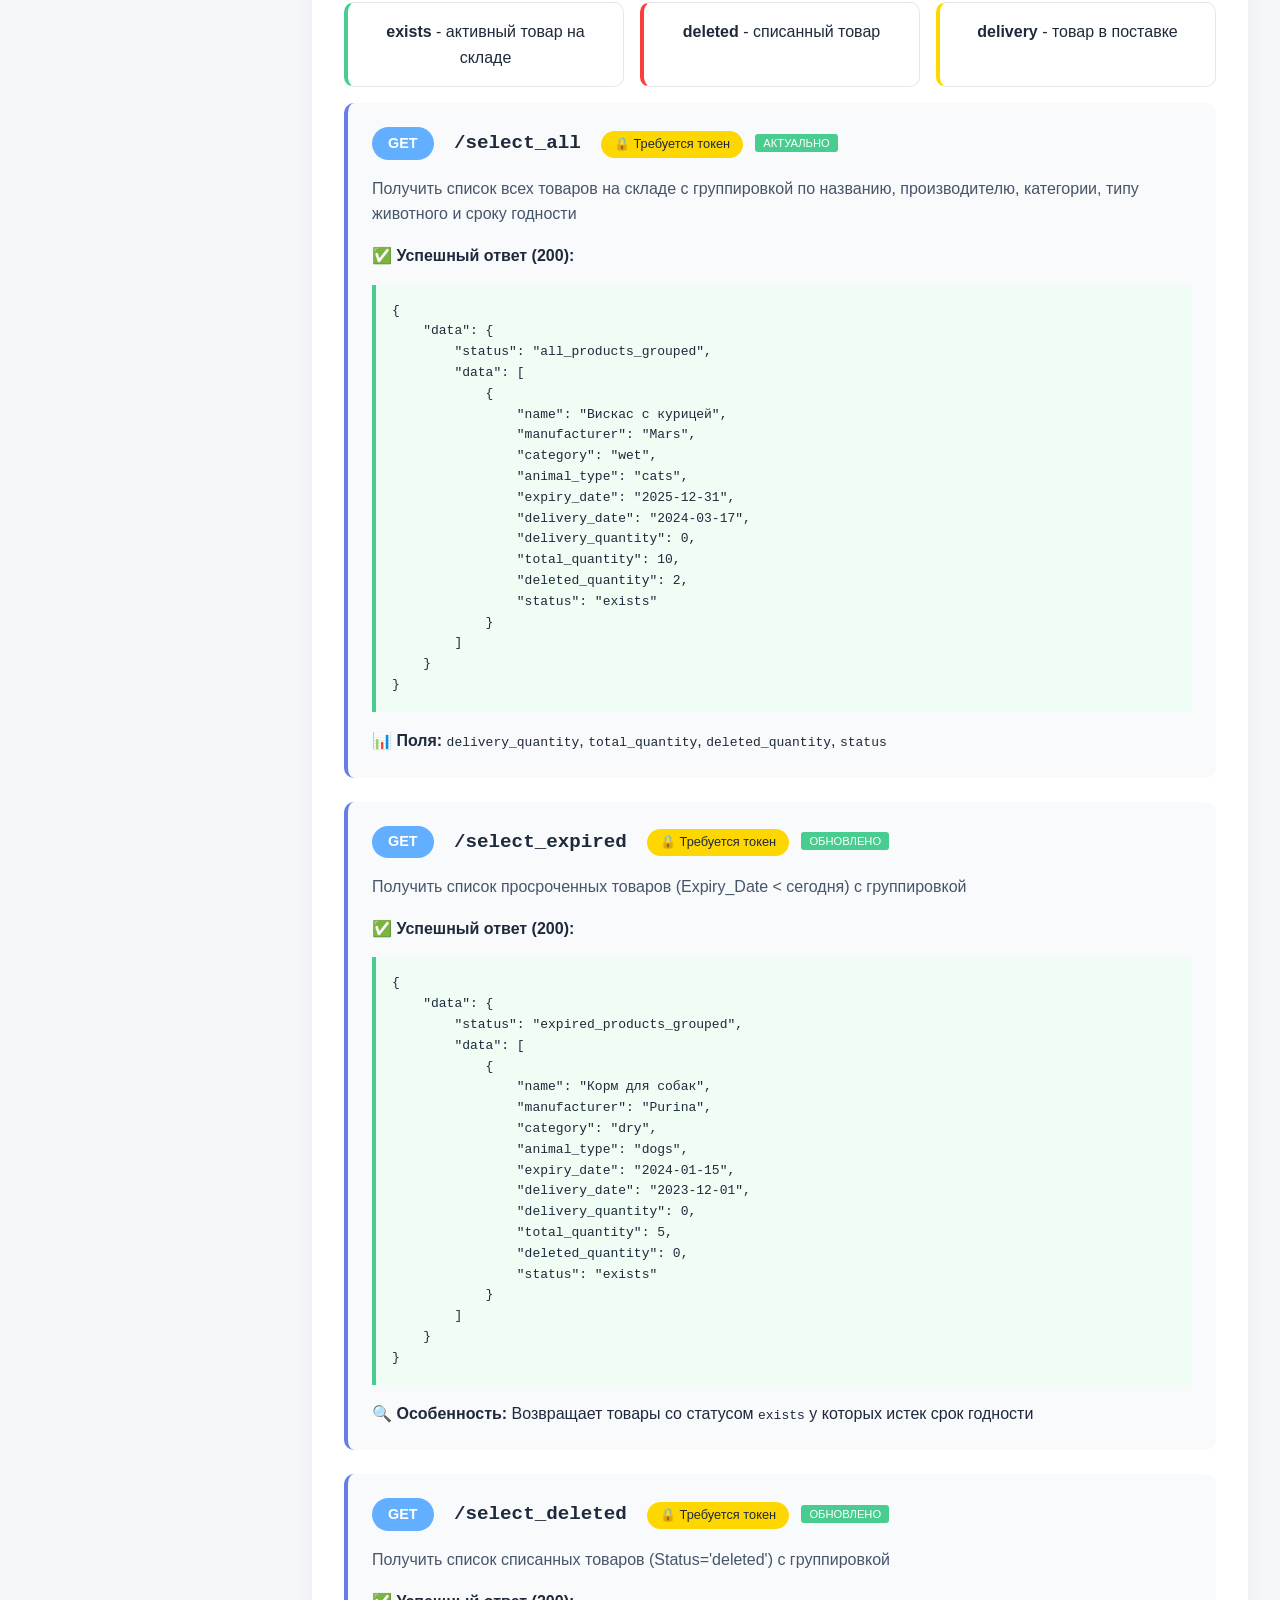
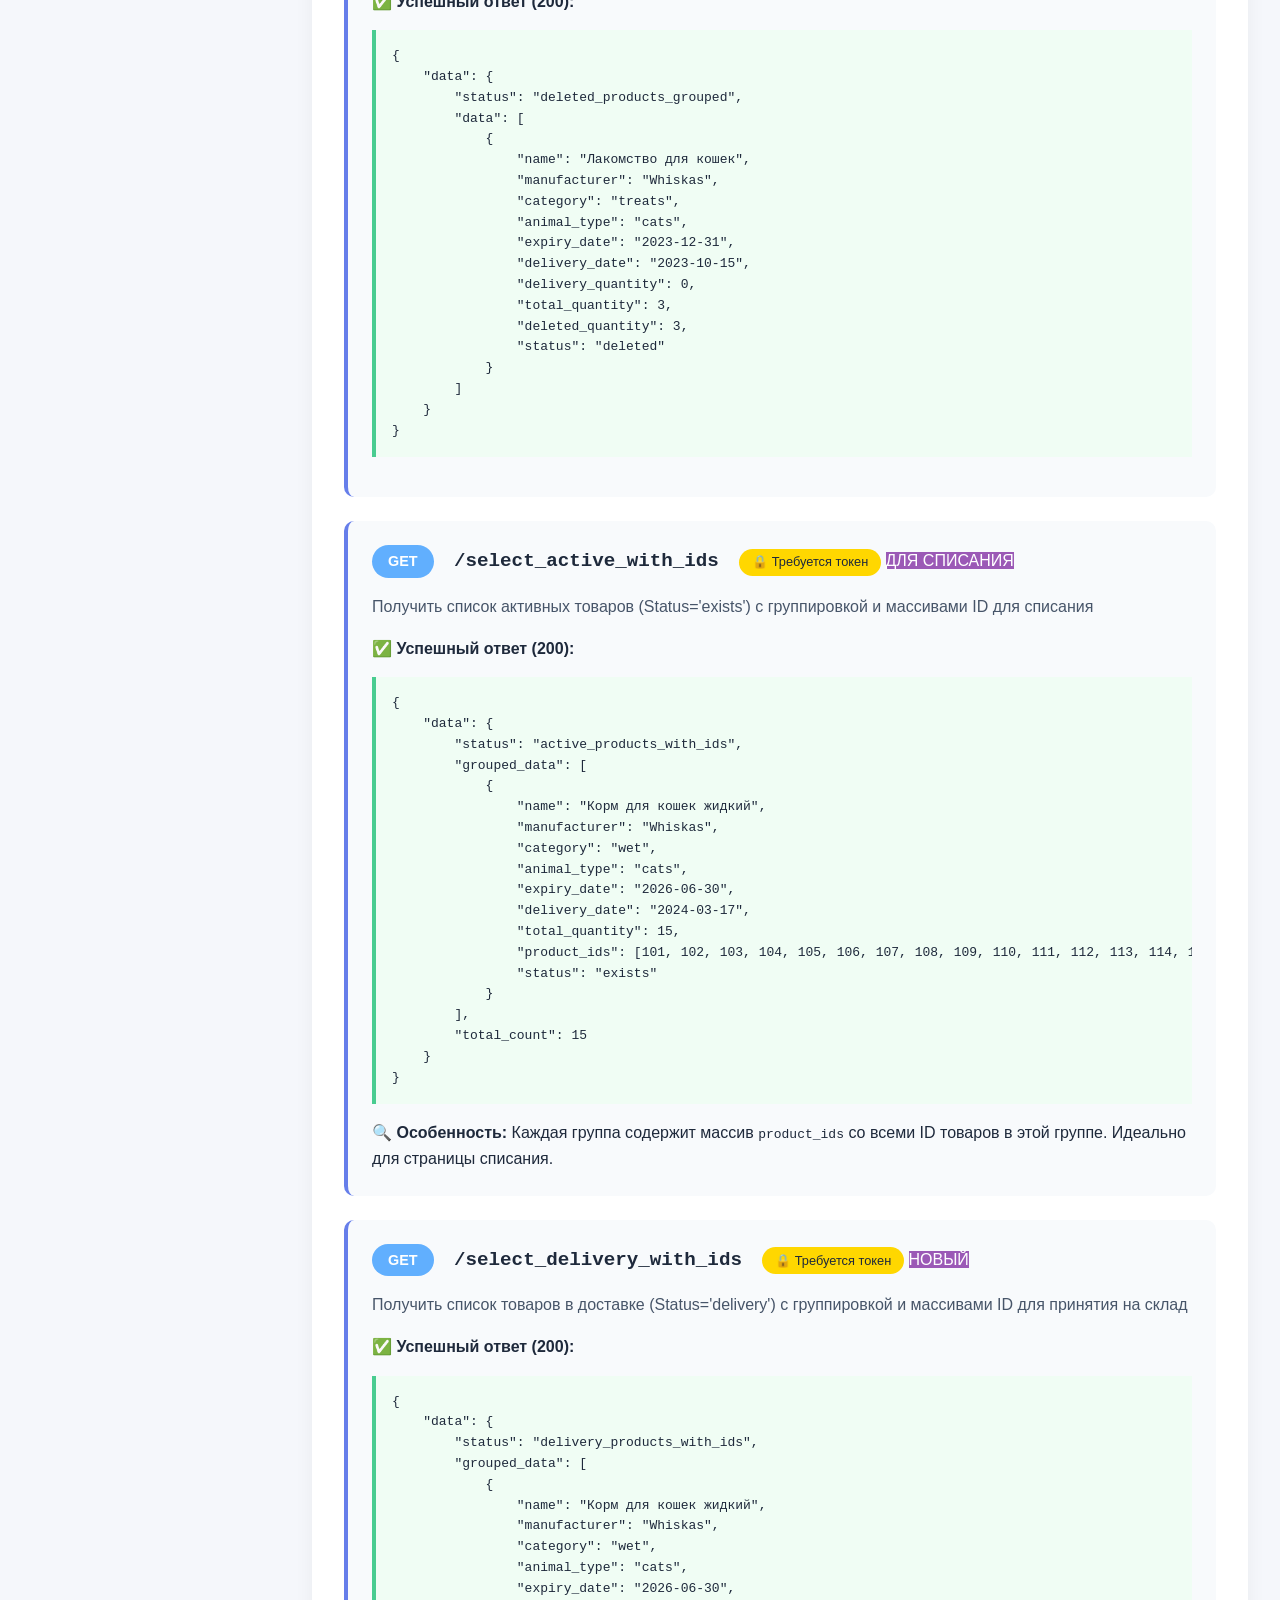
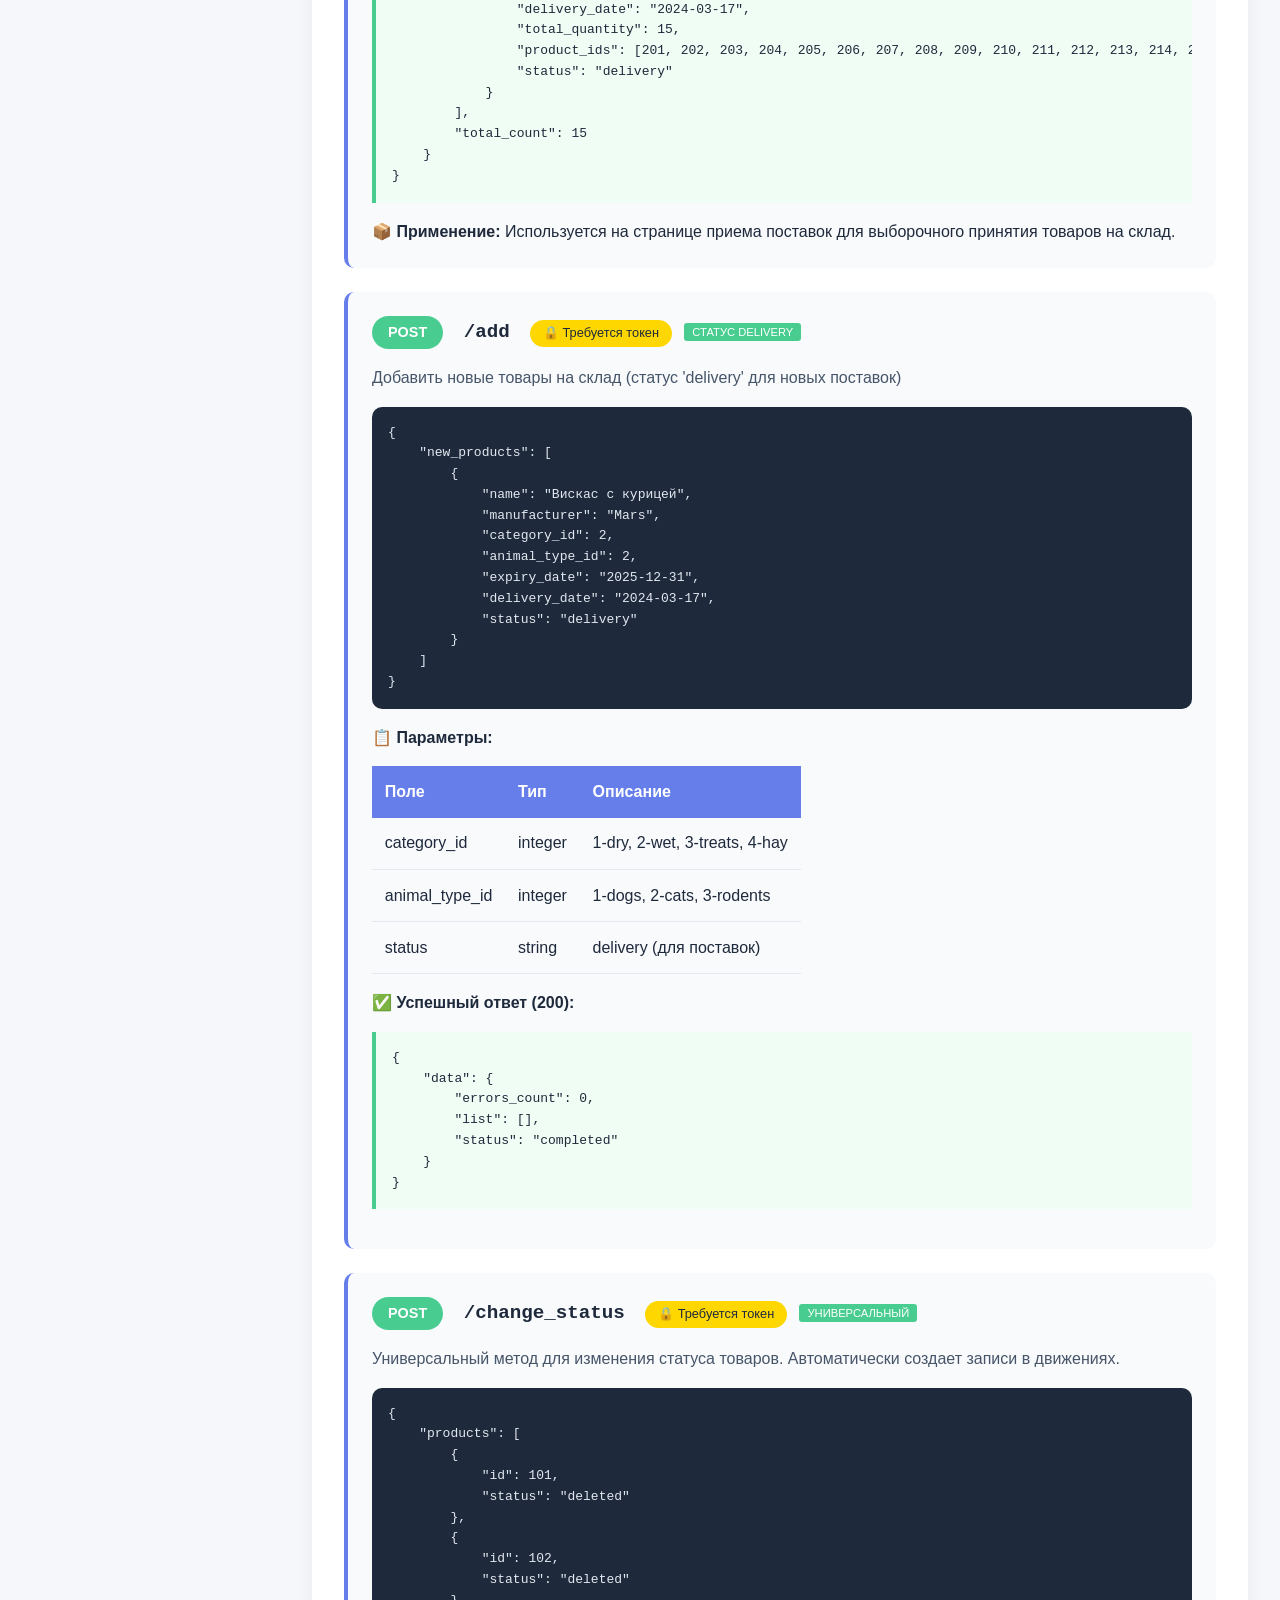
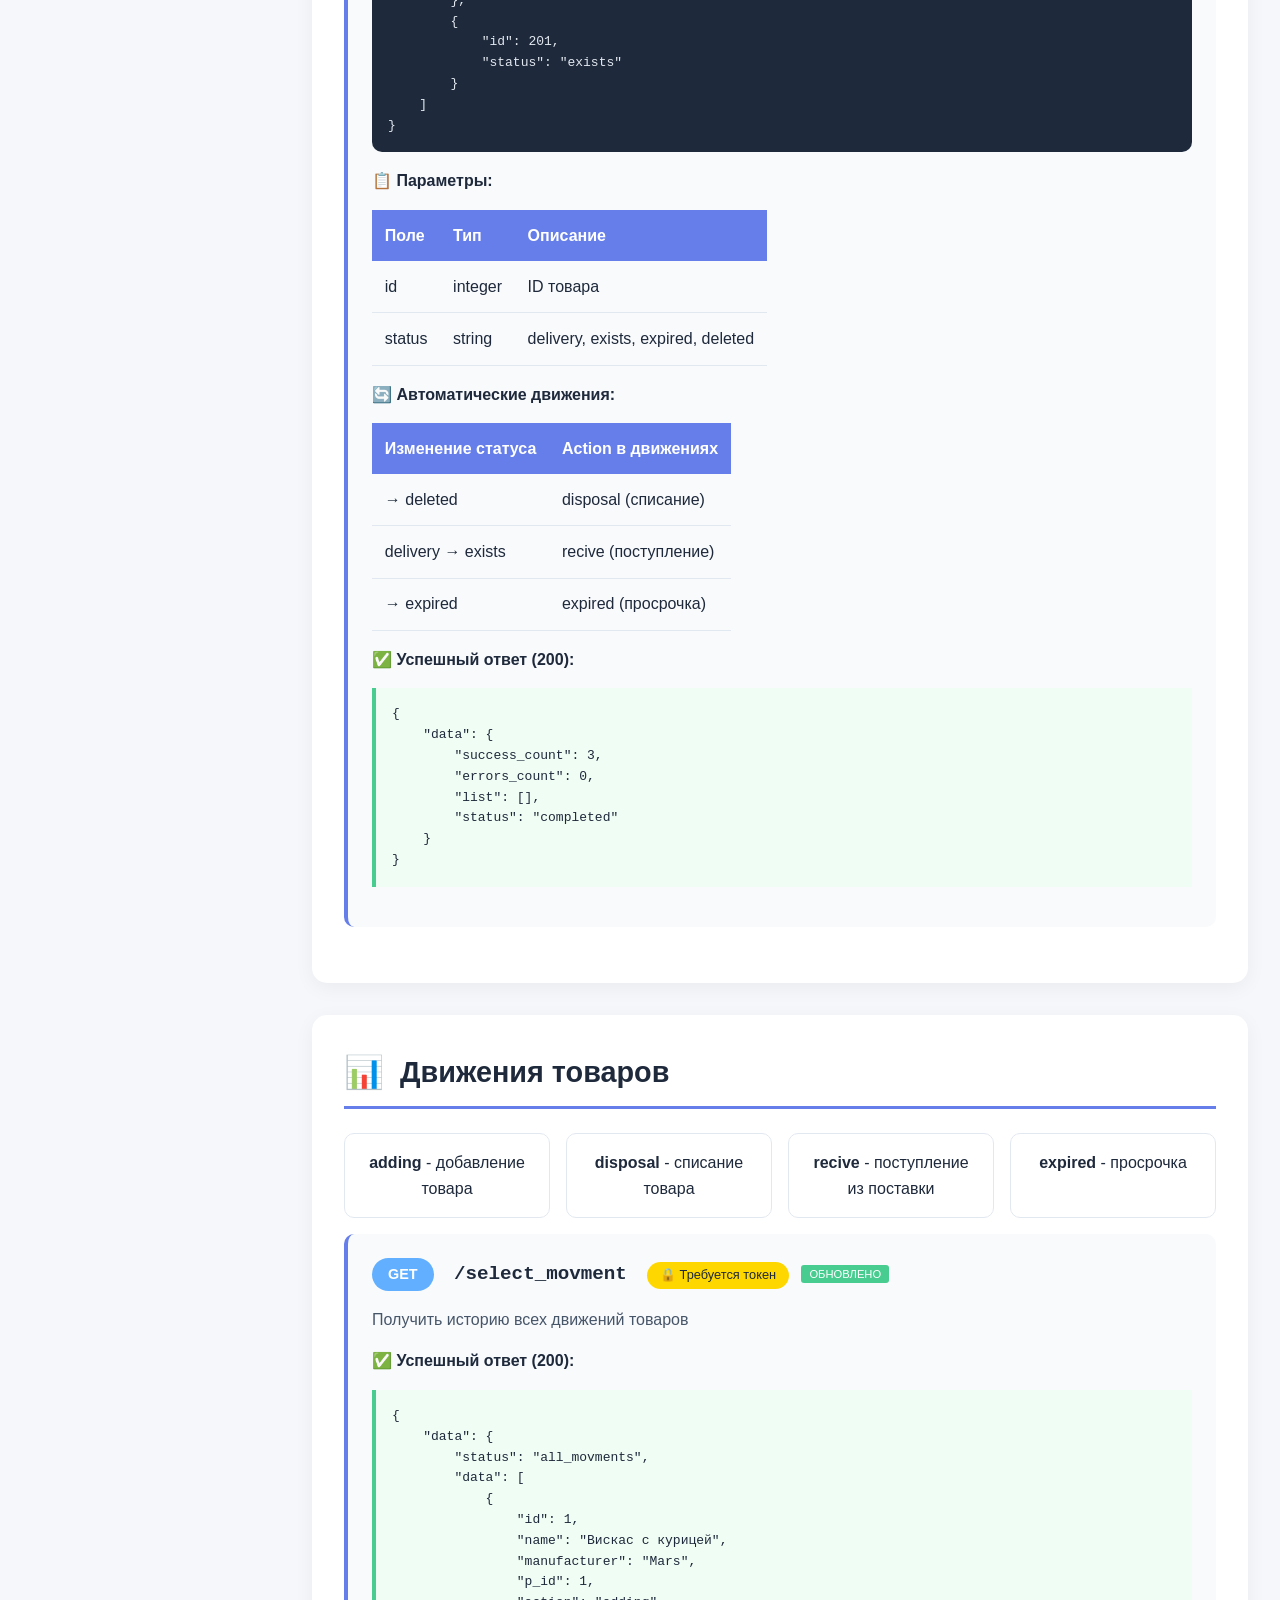
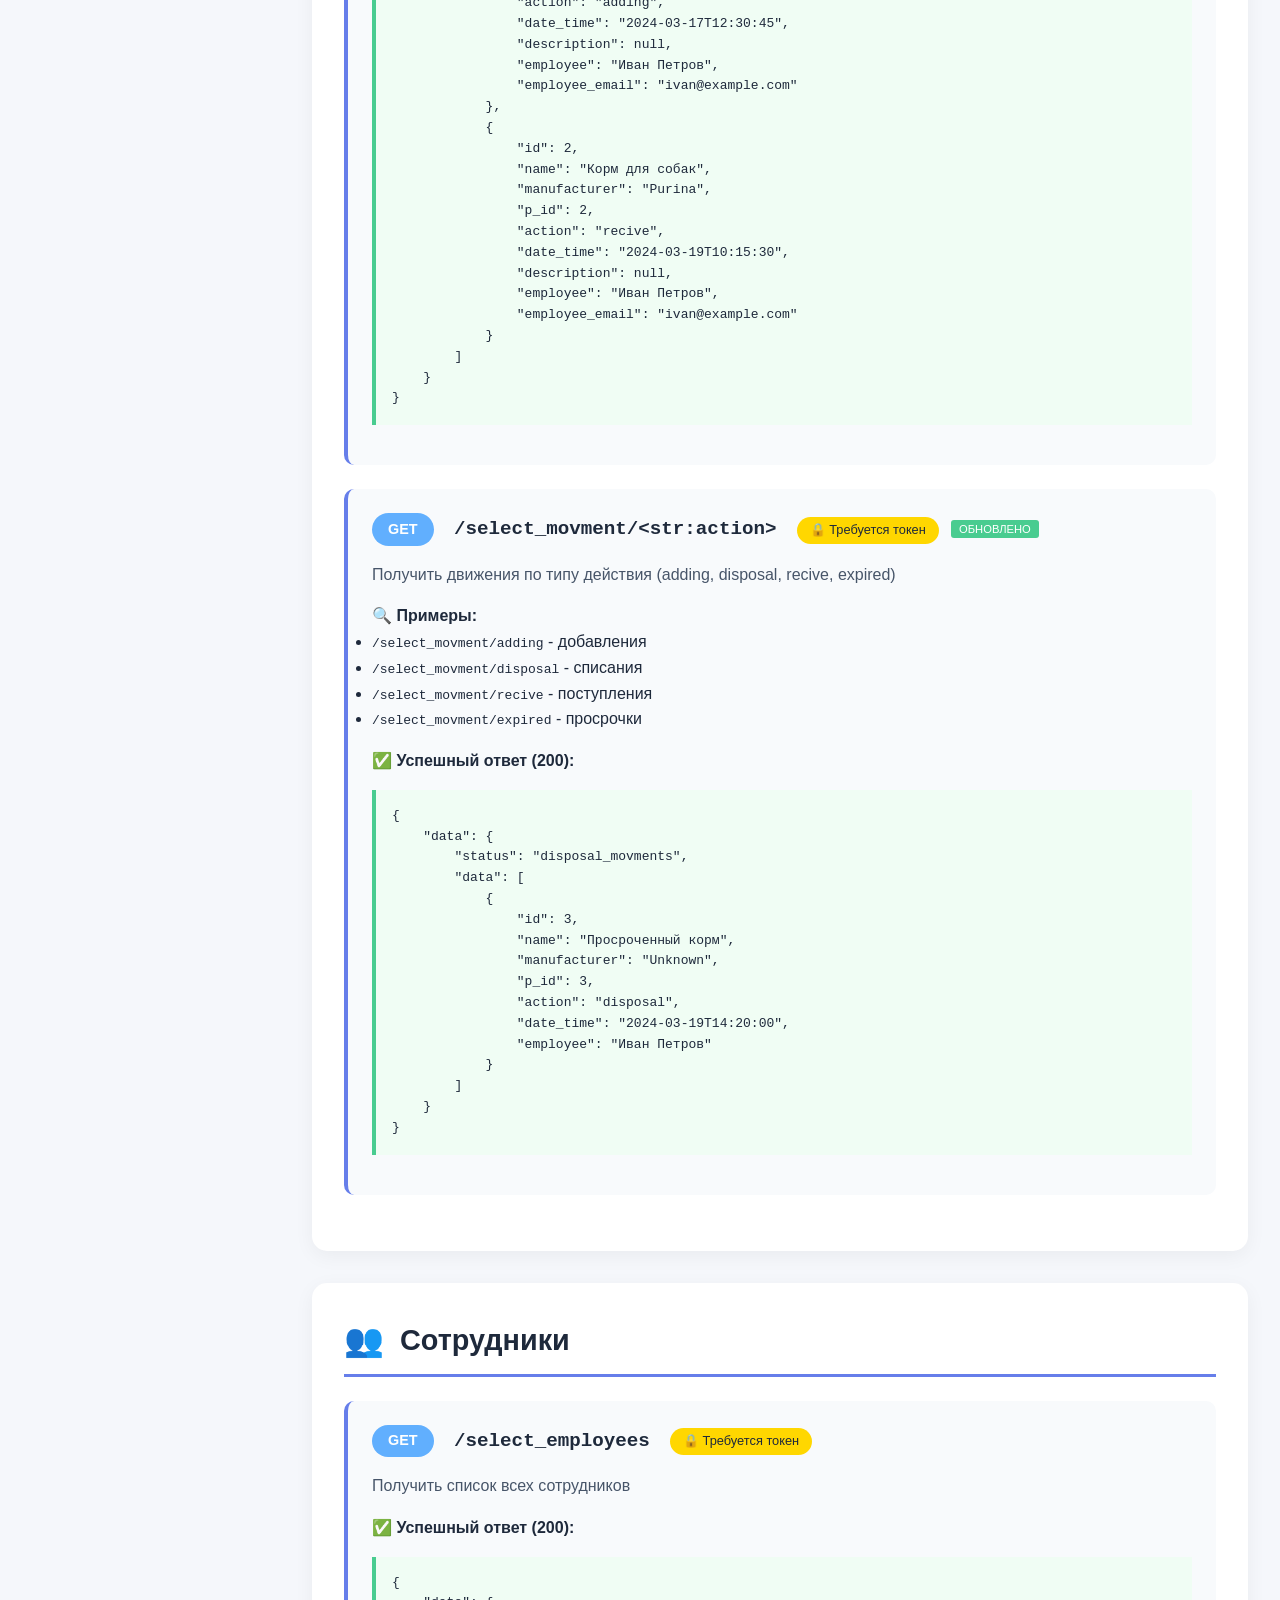
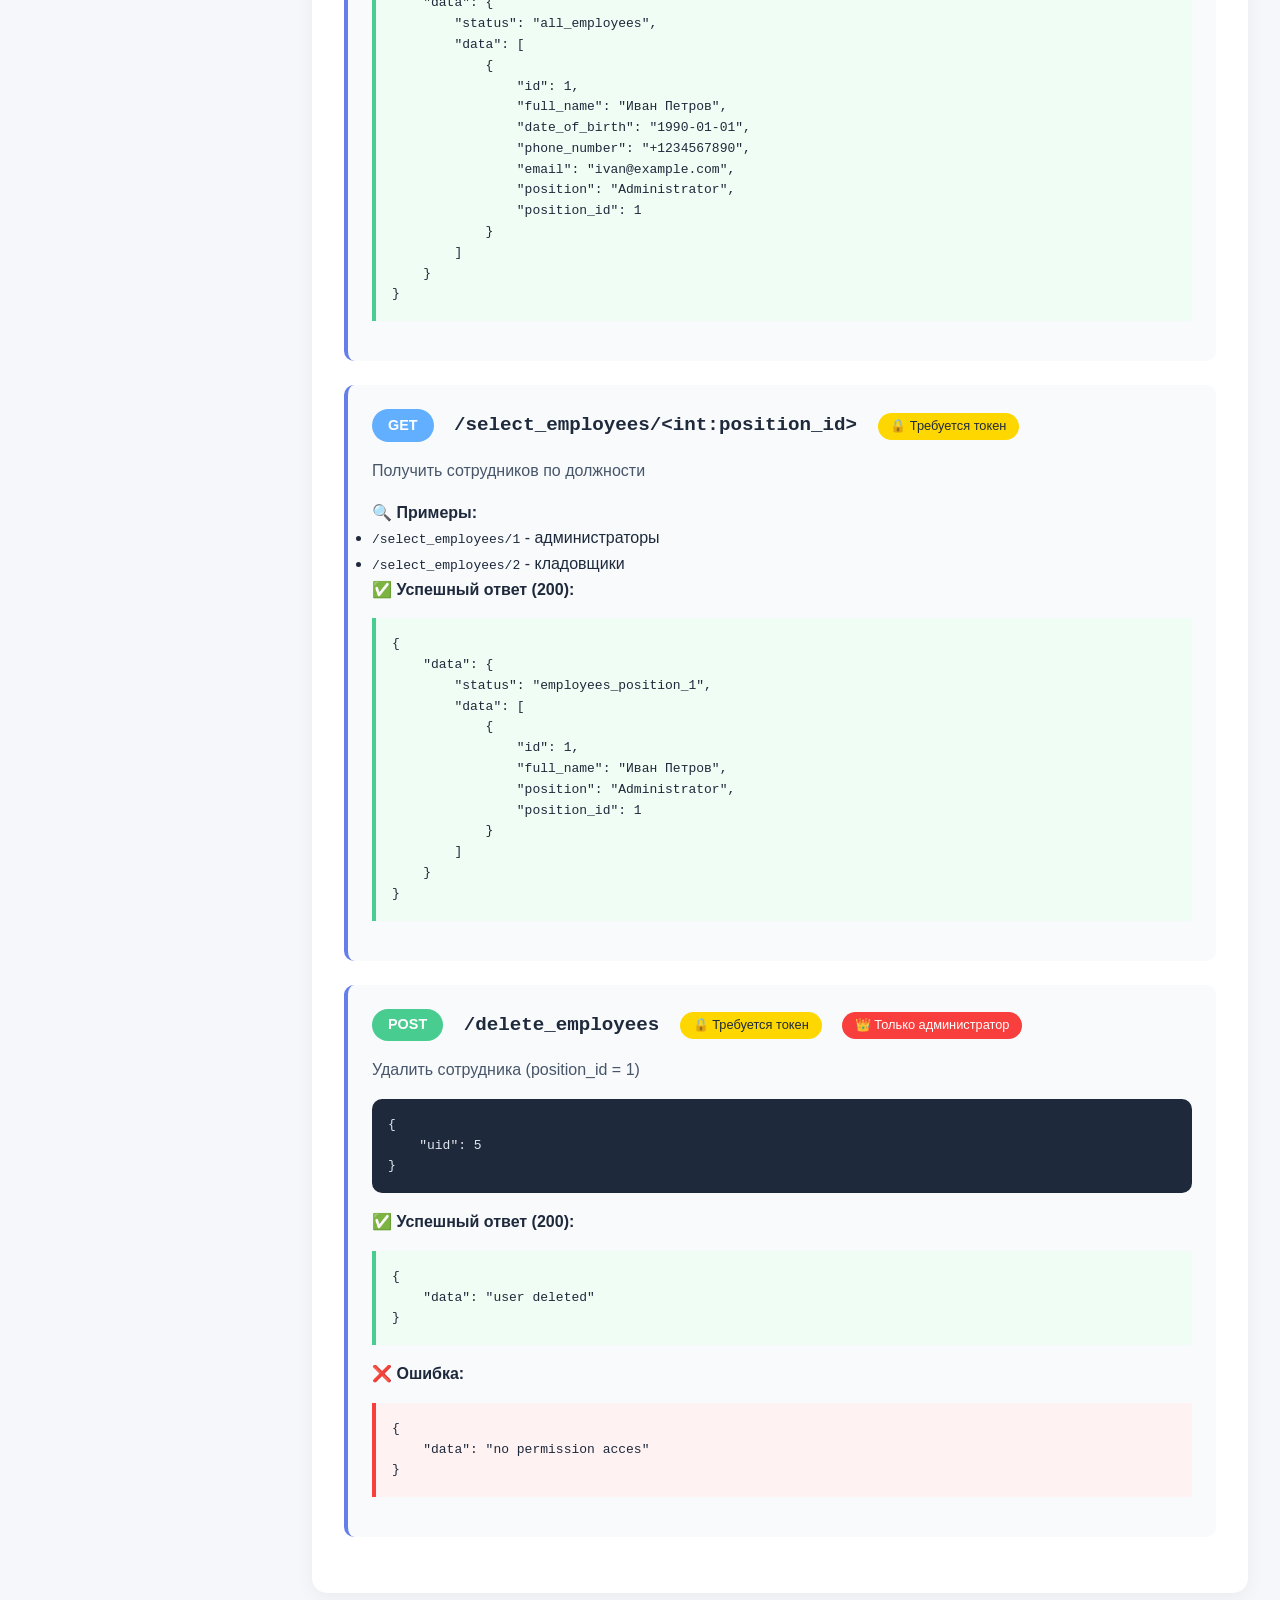
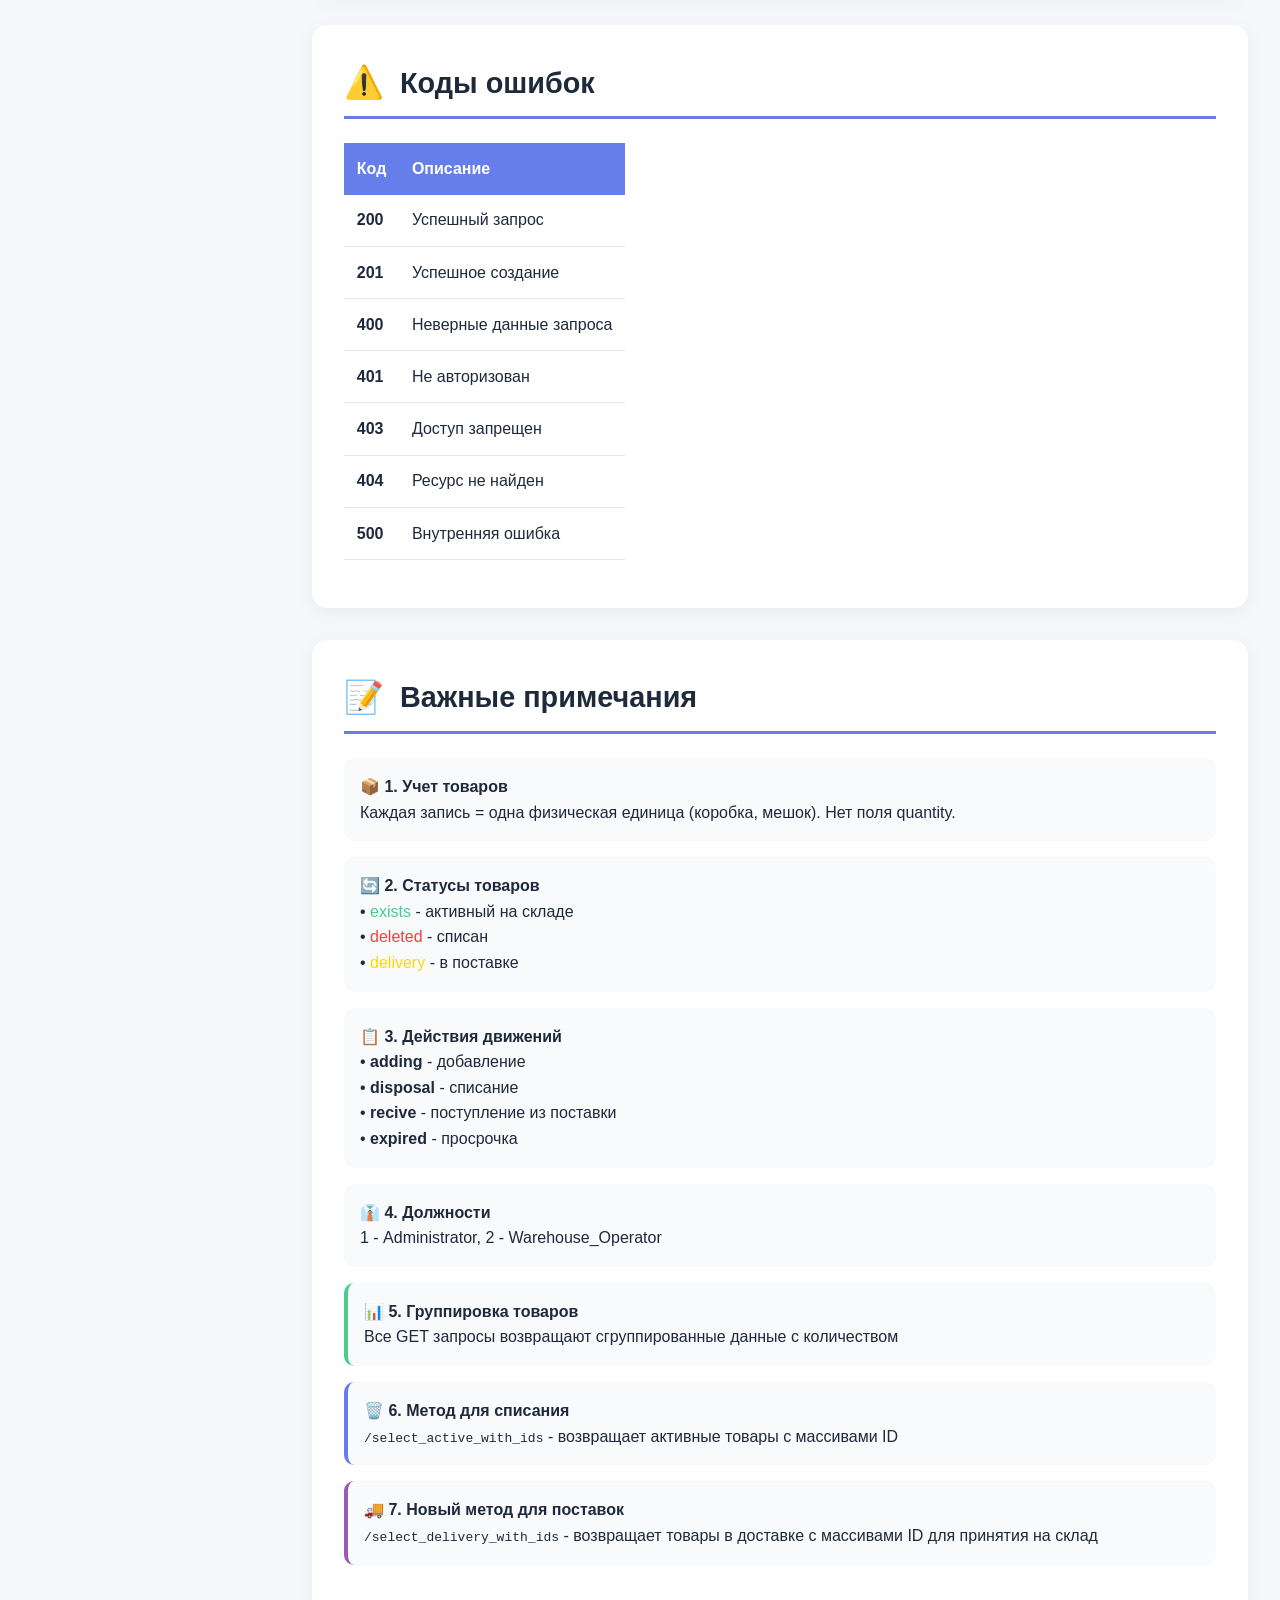
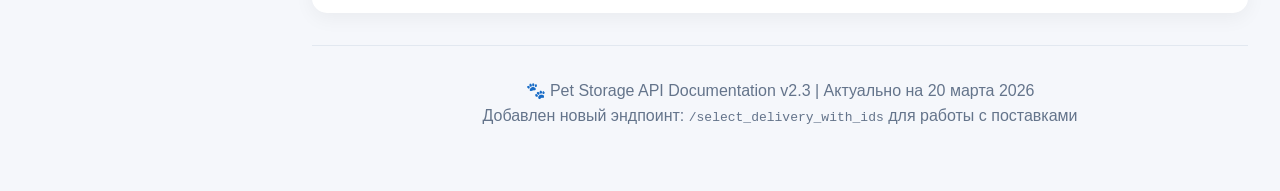
==== commit 08366f38: "Update index.html" ====
--- a/index.html
+++ b/index.html
@@ -269,6 +269,11 @@
 
         .badge-updated {
             background: #49cc90;
+            color: white;
+        }
+
+        .badge-new {
+            background: #9b59b6;
             color: white;
         }
 
@@ -528,6 +533,7 @@
                     <li class="nav-subitem"><a href="#select_expired" class="nav-sublink" onclick="closeNav()">Просроченные</a></li>
                     <li class="nav-subitem"><a href="#select_deleted" class="nav-sublink" onclick="closeNav()">Списанные</a></li>
                     <li class="nav-subitem"><a href="#select_active_with_ids" class="nav-sublink" onclick="closeNav()">Активные с ID</a></li>
+                    <li class="nav-subitem"><a href="#select_delivery_with_ids" class="nav-sublink" onclick="closeNav()">В доставке с ID</a></li>
                     <li class="nav-subitem"><a href="#add" class="nav-sublink" onclick="closeNav()">Добавить</a></li>
                     <li class="nav-subitem"><a href="#change_status" class="nav-sublink" onclick="closeNav()">Изменить статус</a></li>
                 </ul>
@@ -851,12 +857,12 @@
                     </div>
                 </div>
 
-                <!-- Активные товары с ID (НОВЫЙ МЕТОД) -->
+                <!-- Активные товары с ID -->
                 <div id="select_active_with_ids" class="endpoint">
                     <span class="method method-get">GET</span>
                     <span class="endpoint-url">/select_active_with_ids</span>
                     <span class="badge badge-auth">🔒 Требуется токен</span>
-                    <span class="new-badge">НОВЫЙ</span>
+                    <span class="badge-new">ДЛЯ СПИСАНИЯ</span>
                     <div class="description">Получить список активных товаров (Status='exists') с группировкой и массивами ID для списания</div>
 
                     <h4>✅ Успешный ответ (200):</h4>
@@ -884,6 +890,39 @@
                     <p><strong>🔍 Особенность:</strong> Каждая группа содержит массив <code>product_ids</code> со всеми ID товаров в этой группе. Идеально для страницы списания.</p>
                 </div>
 
+                <!-- Товары в доставке с ID (НОВЫЙ МЕТОД) -->
+                <div id="select_delivery_with_ids" class="endpoint">
+                    <span class="method method-get">GET</span>
+                    <span class="endpoint-url">/select_delivery_with_ids</span>
+                    <span class="badge badge-auth">🔒 Требуется токен</span>
+                    <span class="badge-new">НОВЫЙ</span>
+                    <div class="description">Получить список товаров в доставке (Status='delivery') с группировкой и массивами ID для принятия на склад</div>
+
+                    <h4>✅ Успешный ответ (200):</h4>
+                    <div class="response-success">
+                        <pre>{
+    "data": {
+        "status": "delivery_products_with_ids",
+        "grouped_data": [
+            {
+                "name": "Корм для кошек жидкий",
+                "manufacturer": "Whiskas",
+                "category": "wet",
+                "animal_type": "cats",
+                "expiry_date": "2026-06-30",
+                "delivery_date": "2024-03-17",
+                "total_quantity": 15,
+                "product_ids": [201, 202, 203, 204, 205, 206, 207, 208, 209, 210, 211, 212, 213, 214, 215],
+                "status": "delivery"
+            }
+        ],
+        "total_count": 15
+    }
+}</pre>
+                    </div>
+                    <p><strong>📦 Применение:</strong> Используется на странице приема поставок для выборочного принятия товаров на склад.</p>
+                </div>
+
                 <!-- Добавить товары -->
                 <div id="add" class="endpoint">
                     <span class="method method-post">POST</span>
@@ -944,12 +983,16 @@
                         <pre>{
     "products": [
         {
-            "id": 1,
+            "id": 101,
             "status": "deleted"
         },
         {
-            "id": 2,
+            "id": 102,
             "status": "deleted"
+        },
+        {
+            "id": 201,
+            "status": "exists"
         }
     ]
 }</pre>
@@ -981,7 +1024,7 @@
                     <div class="response-success">
                         <pre>{
     "data": {
-        "success_count": 2,
+        "success_count": 3,
         "errors_count": 0,
         "list": [],
         "status": "completed"
@@ -1045,7 +1088,9 @@
                 "p_id": 2,
                 "action": "recive",
                 "date_time": "2024-03-19T10:15:30",
-                "employee": "Иван Петров"
+                "description": null,
+                "employee": "Иван Петров",
+                "employee_email": "ivan@example.com"
             }
         ]
     }
@@ -1243,14 +1288,19 @@
                         Все GET запросы возвращают сгруппированные данные с количеством
                     </li>
                     <li style="margin-bottom: 1rem; padding: 1rem; background: #f8fafc; border-radius: 10px; border-left: 4px solid #667eea;">
-                        <strong>🆕 6. Новый метод для списания</strong><br>
-                        <code>/select_active_with_ids</code> - возвращает сгруппированные активные товары с массивами ID для удобного списания
+                        <strong>🗑️ 6. Метод для списания</strong><br>
+                        <code>/select_active_with_ids</code> - возвращает активные товары с массивами ID
+                    </li>
+                    <li style="margin-bottom: 1rem; padding: 1rem; background: #f8fafc; border-radius: 10px; border-left: 4px solid #9b59b6;">
+                        <strong>🚚 7. Новый метод для поставок</strong><br>
+                        <code>/select_delivery_with_ids</code> - возвращает товары в доставке с массивами ID для принятия на склад
                     </li>
                 </ul>
             </section>
 
             <footer class="footer">
-                <p>🐾 Pet Storage API Documentation v2.2 | Актуально на 20 марта 2026</p>
+                <p>🐾 Pet Storage API Documentation v2.3 | Актуально на 20 марта 2026</p>
+                <p>Добавлен новый эндпоинт: <code>/select_delivery_with_ids</code> для работы с поставками</p>
             </footer>
         </div>
     </div>
